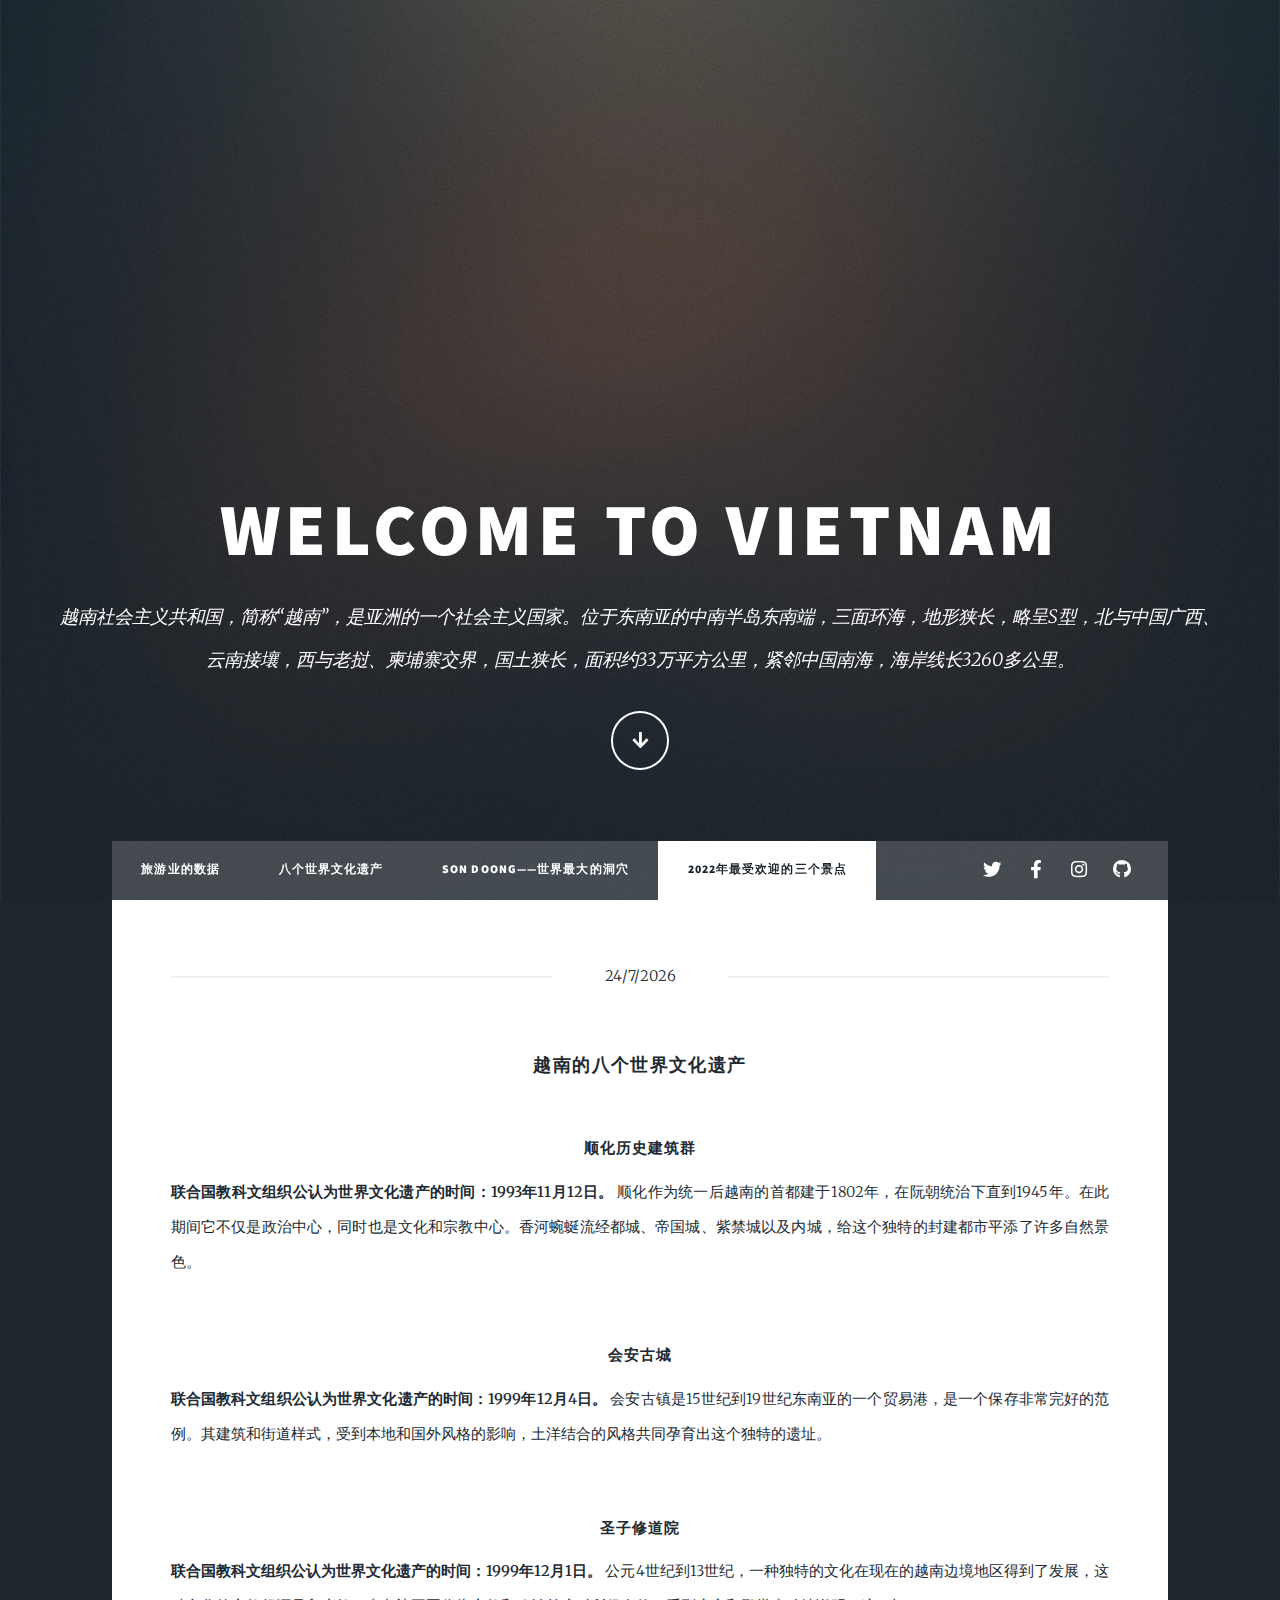
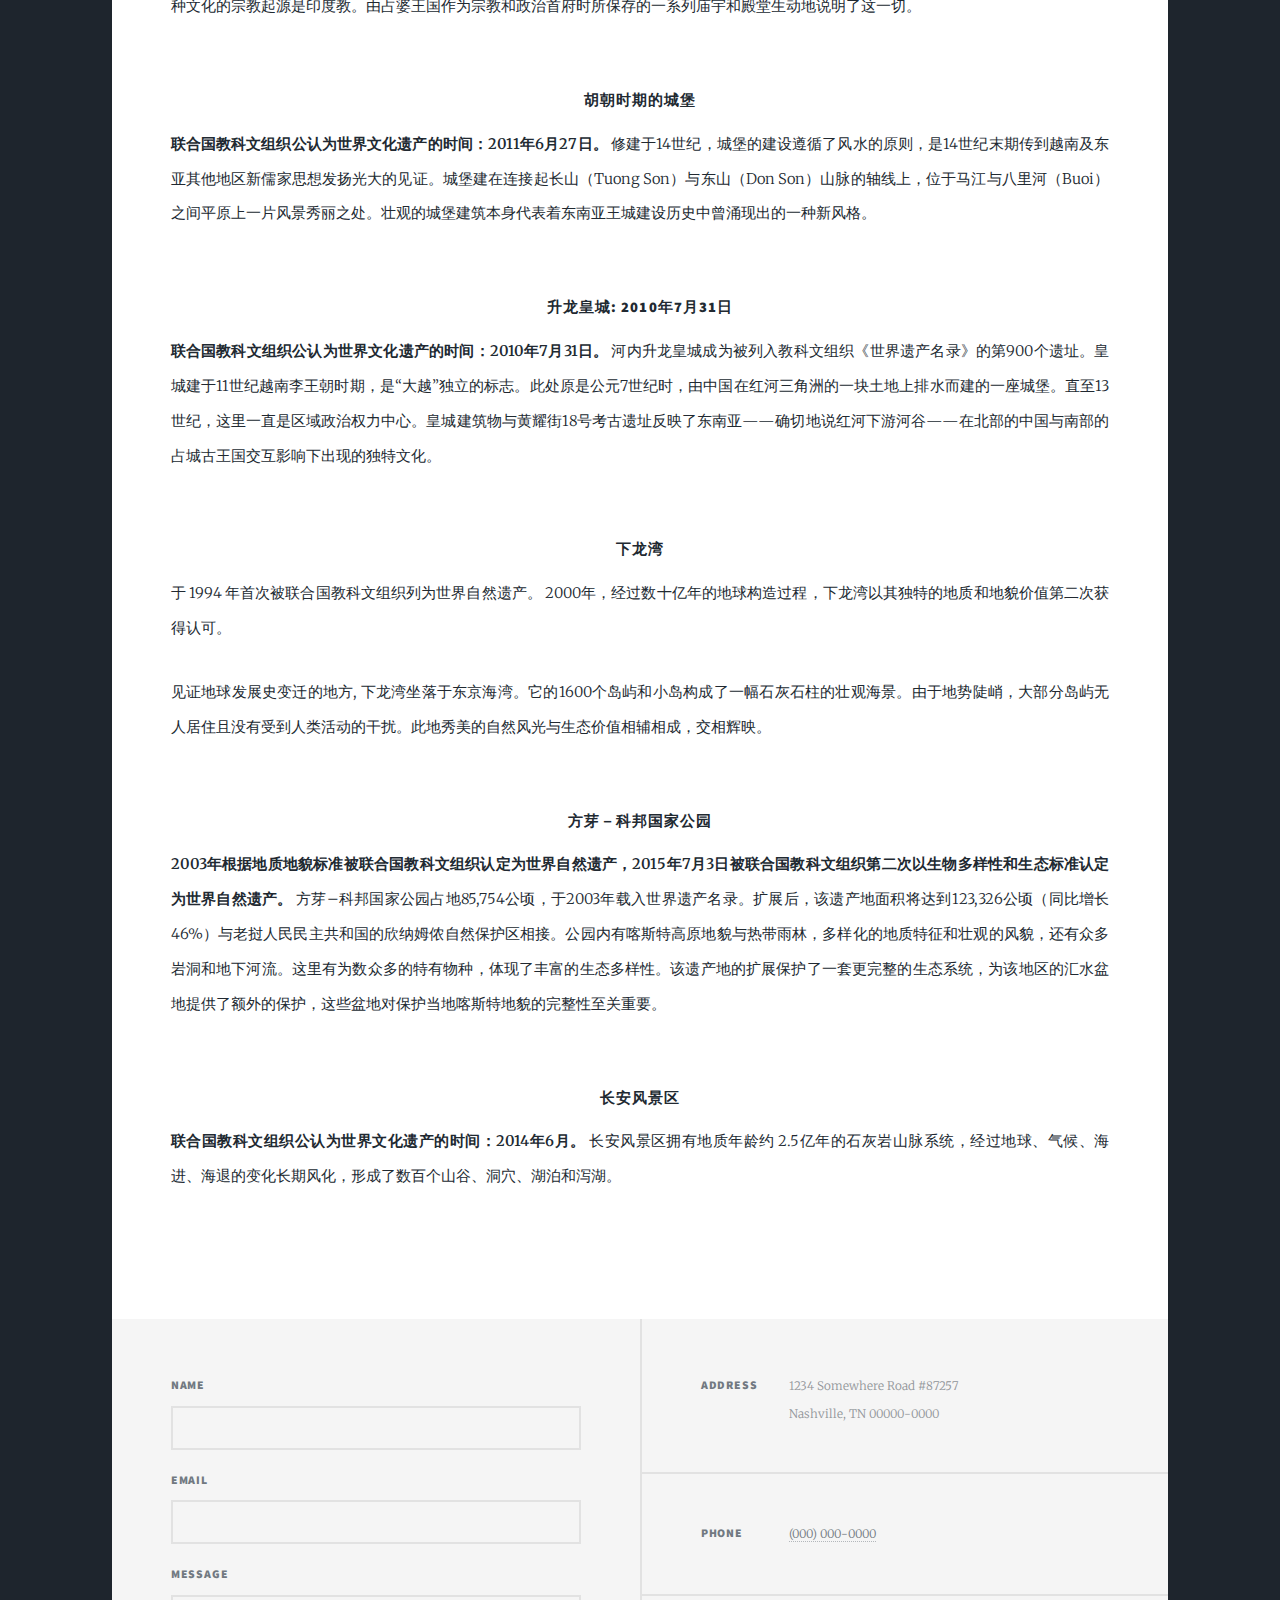
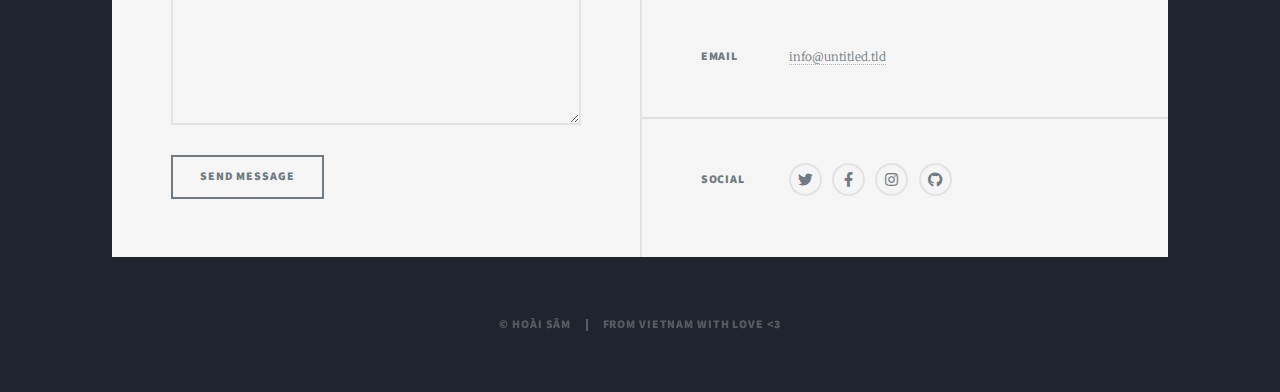
==== dulich.html @ 4c9f0729 "Add files via upload" ====
<!DOCTYPE HTML>
<!--	
-->
<html>
	<head>
		<title>VIETNAM TRAVEL</title>
		<meta charset="utf-8" />
		<meta name="viewport" content="width=device-width, initial-scale=1, user-scalable=no" />
		<link rel="stylesheet" href="assets/css/main.css" />
		<noscript><link rel="stylesheet" href="assets/css/noscript.css" /></noscript>
	</head>
	<body class="is-preload">

		<!-- Wrapper -->
			<div id="wrapper" class="fade-in">

				<!-- Intro -->
					<div id="intro">
						<h1>WELCOME TO VIETNAM</h1>
						<p>越南社会主义共和国，简称“越南”，是亚洲的一个社会主义国家。位于东南亚的中南半岛东南端，三面环海，地形狭长，略呈S型，北与中国广西、云南接壤，西与老挝、柬埔寨交界，国土狭长，面积约33万平方公里，紧邻中国南海，海岸线长3260多公里。</p>
						<ul class="actions">
							<li><a href="#header" class="button icon solid solo fa-arrow-down scrolly">Continue</a></li>
						</ul>
					</div>
					
				<!-- Header -->
					<header id="header">
						<a href="index.html" class="logo">VIETNAM TRAVEL</a>
					</header>

				<!-- Nav -->
					<nav id="nav">
						<ul class="links">
							<li ><a href="index.html">旅游业的数据</a></li>
							<li ><a href="unesco.html">八个世界文化遗产</a></li>
							<li ><a href="sondoong.html">Son Doong——世界最大的洞穴</a></li>
							<li class="active"><a href="dulich.html">2022年最受欢迎的三个景点</a></li>
						</ul>
						<ul class="icons">
							<li><a href="#" class="icon brands fa-twitter"><span class="label">Twitter</span></a></li>
							<li><a href="#" class="icon brands fa-facebook-f"><span class="label">Facebook</span></a></li>
							<li><a href="#" class="icon brands fa-instagram"><span class="label">Instagram</span></a></li>
							<li><a href="https://github.com/hoaisam97" class="icon brands fa-github"><span class="label">GitHub</span></a></li>
						</ul>
					</nav>

				<!-- Main -->
					<div id="main">

						<!-- Featured Post -->
							<article class="post featured">
								<header class="major">
									<span class="date"><div id="current-time"></div>
									<script>
									    var curDate = new Date();

									    // Ngày hiện tại
									    var curDay = curDate.getDate();

									    // Tháng hiện tại
									    var curMonth = curDate.getMonth() + 1;

									    // Năm hiện tại
									    var curYear = curDate.getFullYear();

									    // Gán vào thẻ HTML
									    document.getElementById('current-time').innerHTML = curDay + "/" + curMonth + "/" + curYear;
									</script></span>
									<h3><a>越南的八个世界文化遗产<br /></a></h3>
									
								</header>
								<h4>顺化历史建筑群</h4>
								<p><b>联合国教科文组织公认为世界文化遗产的时间：1993年11月12日。</b>
顺化作为统一后越南的首都建于1802年，在阮朝统治下直到1945年。在此期间它不仅是政治中心，同时也是文化和宗教中心。香河蜿蜒流经都城、帝国城、紫禁城以及内城，给这个独特的封建都市平添了许多自然景色。
</p>
								<div><a class="image fit"><img src="images/hue.jpg" alt="" /></a></div>
								<h4>会安古城</h4>
								<p><b>联合国教科文组织公认为世界文化遗产的时间：1999年12月4日。</b>
会安古镇是15世纪到19世纪东南亚的一个贸易港，是一个保存非常完好的范例。其建筑和街道样式，受到本地和国外风格的影响，土洋结合的风格共同孕育出这个独特的遗址。
</p>
								<div><a class="image fit"><img src="images/hoian1.jpg" alt="" /></a></div>
								<h4>圣子修道院</h4>
								<p><b>联合国教科文组织公认为世界文化遗产的时间：1999年12月1日。</b>
公元4世纪到13世纪，一种独特的文化在现在的越南边境地区得到了发展，这种文化的宗教起源是印度教。由占婆王国作为宗教和政治首府时所保存的一系列庙宇和殿堂生动地说明了这一切。
</p>
								<div><a class="image fit"><img src="images/myson.jpg" alt="" /></a></div>
									<h4>胡朝时期的城堡</h4>
								<p><b>联合国教科文组织公认为世界文化遗产的时间：2011年6月27日。</b>
修建于14世纪，城堡的建设遵循了风水的原则，是14世纪末期传到越南及东亚其他地区新儒家思想发扬光大的见证。城堡建在连接起长山（Tuong Son）与东山（Don Son）山脉的轴线上，位于马江与八里河（Buoi）之间平原上一片风景秀丽之处。壮观的城堡建筑本身代表着东南亚王城建设历史中曾涌现出的一种新风格。
</p>
								<div><a class="image fit"><img src="images/nhaho1.jpg" alt="" /></a></div>
								<h4>升龙皇城: 2010年7月31日</h4>
								<p><b>联合国教科文组织公认为世界文化遗产的时间：2010年7月31日。</b>
河内升龙皇城成为被列入教科文组织《世界遗产名录》的第900个遗址。皇城建于11世纪越南李王朝时期，是“大越”独立的标志。此处原是公元7世纪时，由中国在红河三角洲的一块土地上排水而建的一座城堡。直至13世纪，这里一直是区域政治权力中心。皇城建筑物与黄耀街18号考古遗址反映了东南亚——确切地说红河下游河谷——在北部的中国与南部的占城古王国交互影响下出现的独特文化。
</p>
								<div><a class="image fit"><img src="images/thanglong.jpg" alt="" /></a></div>
								<h4>下龙湾</h4>
								<p>于 1994 年首次被联合国教科文组织列为世界自然遗产。 2000年，经过数十亿年的地球构造过程，下龙湾以其独特的地质和地貌价值第二次获得认可。</p>
								<p>见证地球发展史变迁的地方, 下龙湾坐落于东京海湾。它的1600个岛屿和小岛构成了一幅石灰石柱的壮观海景。由于地势陡峭，大部分岛屿无人居住且没有受到人类活动的干扰。此地秀美的自然风光与生态价值相辅相成，交相辉映。</p>
								
								<div><a class="image fit"><img src="images/halong.jpg" alt="" /></a></div>
								<h4>方芽－科邦国家公园</h4>
								<p><b>2003年根据地质地貌标准被联合国教科文组织认定为世界自然遗产，2015年7月3日被联合国教科文组织第二次以生物多样性和生态标准认定为世界自然遗产。</b> 方芽–科邦国家公园占地85,754公顷，于2003年载入世界遗产名录。扩展后，该遗产地面积将达到123,326公顷（同比增长46%）与老挝人民民主共和国的欣纳姆侬自然保护区相接。公园内有喀斯特高原地貌与热带雨林，多样化的地质特征和壮观的风貌，还有众多岩洞和地下河流。这里有为数众多的特有物种，体现了丰富的生态多样性。该遗产地的扩展保护了一套更完整的生态系统，为该地区的汇水盆地提供了额外的保护，这些盆地对保护当地喀斯特地貌的完整性至关重要。</p>
								
								<div><a class="image fit"><img src="images/phongnha.jpg" alt="" /></a></div>
								<h4>长安风景区</h4>
								<p><b>联合国教科文组织公认为世界文化遗产的时间：2014年6月。</b> 长安风景区拥有地质年龄约 2.5亿年的石灰岩山脉系统，经过地球、气候、海进、海退的变化长期风化，形成了数百个山谷、洞穴、湖泊和泻湖。</p>
								
								<div><a class="image fit"><img src="images/ninhbinh.jpg" alt="" /></a></div>
								
							</article>
						
					</div>

				<!-- Footer -->
					<footer id="footer">
						<section>
							<form method="post" action="#">
								<div class="fields">
									<div class="field">
										<label for="name">Name</label>
										<input type="text" name="name" id="name" />
									</div>
									<div class="field">
										<label for="email">Email</label>
										<input type="text" name="email" id="email" />
									</div>
									<div class="field">
										<label for="message">Message</label>
										<textarea name="message" id="message" rows="3"></textarea>
									</div>
								</div>
								<ul class="actions">
									<li><input type="submit" value="Send Message" /></li>
								</ul>
							</form>
						</section>
						<section class="split contact">
							<section class="alt">
								<h3>Address</h3>
								<p>1234 Somewhere Road #87257<br />
								Nashville, TN 00000-0000</p>
							</section>
							<section>
								<h3>Phone</h3>
								<p><a href="#">(000) 000-0000</a></p>
							</section>
							<section>
								<h3>Email</h3>
								<p><a href="#">info@untitled.tld</a></p>
							</section>
							<section>
								<h3>Social</h3>
								<ul class="icons alt">
									<li><a href="#" class="icon brands alt fa-twitter"><span class="label">Twitter</span></a></li>
									<li><a href="#" class="icon brands alt fa-facebook-f"><span class="label">Facebook</span></a></li>
									<li><a href="#" class="icon brands alt fa-instagram"><span class="label">Instagram</span></a></li>
									<li><a href="#" class="icon brands alt fa-github"><span class="label">GitHub</span></a></li>
								</ul>
							</section>
						</section>
					</footer>

				<!-- Copyright -->
					<div id="copyright">
						<ul><li>&copy; Hoài Sâm</li><li>From VietNam With Love <3</li></ul>
					</div>

			</div>

		<!-- Scripts -->
			<script src="assets/js/jquery.min.js"></script>
			<script src="assets/js/jquery.scrollex.min.js"></script>
			<script src="assets/js/jquery.scrolly.min.js"></script>
			<script src="assets/js/browser.min.js"></script>
			<script src="assets/js/breakpoints.min.js"></script>
			<script src="assets/js/util.js"></script>
			<script src="assets/js/main.js"></script>

	</body>
</html>
---- assets/css/main.css ----
@import url(fontawesome-all.min.css);
@import url("https://fonts.googleapis.com/css?family=Merriweather:300,700,300italic,700italic|Source+Sans+Pro:900");

/*
	Massively by HTML5 UP
	html5up.net | @ajlkn
	Free for personal and commercial use under the CCA 3.0 license (html5up.net/license)
*/

html, body, div, span, applet, object,
iframe, h1, h2, h3, h4, h5, h6, p, blockquote,
pre, a, abbr, acronym, address, big, cite,
code, del, dfn, em, img, ins, kbd, q, s, samp,
small, strike, strong, sub, sup, tt, var, b,
u, i, center, dl, dt, dd, ol, ul, li, fieldset,
form, label, legend, table, caption, tbody,
tfoot, thead, tr, th, td, article, aside,
canvas, details, embed, figure, figcaption,
footer, header, hgroup, menu, nav, output, ruby,
section, summary, time, mark, audio, video {
	margin: 0;
	padding: 0;
	border: 0;
	font-size: 100%;
	font: inherit;
	vertical-align: baseline;}

article, aside, details, figcaption, figure,
footer, header, hgroup, menu, nav, section {
	display: block;}

body {
	line-height: 1;
}

ol, ul {
	list-style: none;
}

blockquote, q {
	quotes: none;
}

	blockquote:before, blockquote:after, q:before, q:after {
		content: '';
		content: none;
	}

table {
	border-collapse: collapse;
	border-spacing: 0;
}

body {
	-webkit-text-size-adjust: none;
}

mark {
	background-color: transparent;
	color: inherit;
}

input::-moz-focus-inner {
	border: 0;
	padding: 0;
}

input, select, textarea {
	-moz-appearance: none;
	-webkit-appearance: none;
	-ms-appearance: none;
	appearance: none;
}

/* Basic */

	@-ms-viewport {
		width: device-width;
	}

	body {
		-ms-overflow-style: scrollbar;
	}

	@media screen and (max-width: 480px) {

		html, body {
			min-width: 320px;
		}

	}

	html {
		box-sizing: border-box;
	}

	*, *:before, *:after {
		box-sizing: inherit;
	}

	body {
		background-color: #1e252d;
	}

		body.is-preload *, body.is-preload *:before, body.is-preload *:after {
			-moz-animation: none !important;
			-webkit-animation: none !important;
			-ms-animation: none !important;
			animation: none !important;
			-moz-transition: none !important;
			-webkit-transition: none !important;
			-ms-transition: none !important;
			transition: none !important;
		}

/* Type */

	html {
		font-size: 16pt;
	}

		@media screen and (max-width: 1680px) {

			html {
				font-size: 12pt;
			}

		}

		@media screen and (max-width: 1280px) {

			html {
				font-size: 11pt;
			}

		}

		@media screen and (max-width: 360px) {

			html {
				font-size: 10pt;
			}

		}

	body {
		color: #212931;
	}

	body, input, select, textarea {
		font-family: "Merriweather", Georgia, serif;
		font-weight: 300;
		font-size: 1rem;
		line-height: 2.375;
	}

	a {
		-moz-transition: color 0.2s ease-in-out, background-color 0.2s ease-in-out, border-color 0.2s ease-in-out, box-shadow 0.2s ease-in-out;
		-webkit-transition: color 0.2s ease-in-out, background-color 0.2s ease-in-out, border-color 0.2s ease-in-out, box-shadow 0.2s ease-in-out;
		-ms-transition: color 0.2s ease-in-out, background-color 0.2s ease-in-out, border-color 0.2s ease-in-out, box-shadow 0.2s ease-in-out;
		transition: color 0.2s ease-in-out, background-color 0.2s ease-in-out, border-color 0.2s ease-in-out, box-shadow 0.2s ease-in-out;
		border-bottom: dotted 1px;
		text-decoration: none;
	}

		a:hover {
			border-bottom-color: transparent;
		}

	strong, b {
		font-weight: 600;
	}

	em, i {
		font-style: italic;
	}

	p {
		text-align: justify;
		margin: 0 0 2rem 0;
	}

	h1, h2, h3, h4, h5, h6 {
		font-family: "Source Sans Pro", Helvetica, sans-serif;
		font-weight: 900;
		line-height: 1.5;
		letter-spacing: 0.075em;
		text-transform: uppercase;
		margin: 0 0 1rem 0;
	}

		h1 a, h2 a, h3 a, h4 a, h5 a, h6 a {
			border-bottom: 0;
			color: inherit;
			text-decoration: none;
		}

	h1 {
		font-size: 4rem;
		line-height: 1.1;
		margin: 0 0 2rem 0;
	}

	h2 {
		font-size: 1.75rem;
		line-height: 1.3;
		margin: 0 0 1.5rem 0;
	}

	h3 {
		font-size: 1.25rem;
		margin: 0 0 1.5rem 0;
	}

	h4 {
		font-size: 1rem;
	}

	h5 {
		font-size: 0.9rem;
	}

	h6 {
		font-size: 0.8rem;
	}

	sub {
		font-size: 0.8rem;
		position: relative;
		top: 0.5rem;
	}

	sup {
		font-size: 0.8rem;
		position: relative;
		top: -0.5rem;
	}

	blockquote {
		border-left: solid 4px;
		font-style: italic;
		margin: 0 0 2rem 0;
		padding: 0.5rem 0 0.5rem 2rem;
	}

	code {
		border: solid 2px;
		font-family: "Courier New", monospace;
		font-size: 0.9rem;
		margin: 0 0.25rem;
		padding: 0.25rem 0.65rem;
	}

	pre {
		-webkit-overflow-scrolling: touch;
		font-family: "Courier New", monospace;
		font-size: 0.9rem;
		margin: 0 0 2rem 0;
	}

		pre code {
			display: block;
			line-height: 1.75;
			padding: 1rem 1.5rem;
			overflow-x: auto;
		}

	hr {
		border: 0;
		border-bottom: solid 2px;
		margin: 3rem 0;
	}

		hr.major {
			margin: 5rem 0;
		}

	.align-left {
		text-align: left;
	}

	.align-center {
		text-align: center;
	}

	.align-right {
		text-align: right;
	}

	input, select, textarea {
		color: #212931;
	}

	a {
		color: #212931;
		border-bottom-color: rgba(33, 41, 49, 0.5);
	}

		a:hover {
			border-bottom-color: transparent;
			color: #18bfef !important;
		}

	strong, b {
		color: #212931;
	}

	h1, h2, h3, h4, h5, h6 {
		color: #212931;
	}

	blockquote {
		border-left-color: #eeeeee;
	}

	code {
		background: rgba(220, 220, 220, 0.25);
		border-color: #eeeeee;
	}

	hr {
		border-bottom-color: #eeeeee;
	}

/* Row */

	.row {
		display: flex;
		flex-wrap: wrap;
		box-sizing: border-box;
		align-items: stretch;
	}

		.row > * {
			box-sizing: border-box;
		}

		.row.gtr-uniform > * > :last-child {
			margin-bottom: 0;
		}

		.row.aln-left {
			justify-content: flex-start;
		}

		.row.aln-center {
			justify-content: center;
		}

		.row.aln-right {
			justify-content: flex-end;
		}

		.row.aln-top {
			align-items: flex-start;
		}

		.row.aln-middle {
			align-items: center;
		}

		.row.aln-bottom {
			align-items: flex-end;
		}

		.row > .imp {
			order: -1;
		}

		.row > .col-1 {
			width: 8.33333%;
		}

		.row > .off-1 {
			margin-left: 8.33333%;
		}

		.row > .col-2 {
			width: 16.66667%;
		}

		.row > .off-2 {
			margin-left: 16.66667%;
		}

		.row > .col-3 {
			width: 25%;
		}

		.row > .off-3 {
			margin-left: 25%;
		}

		.row > .col-4 {
			width: 33.33333%;
		}

		.row > .off-4 {
			margin-left: 33.33333%;
		}

		.row > .col-5 {
			width: 41.66667%;
		}

		.row > .off-5 {
			margin-left: 41.66667%;
		}

		.row > .col-6 {
			width: 50%;
		}

		.row > .off-6 {
			margin-left: 50%;
		}

		.row > .col-7 {
			width: 58.33333%;
		}

		.row > .off-7 {
			margin-left: 58.33333%;
		}

		.row > .col-8 {
			width: 66.66667%;
		}

		.row > .off-8 {
			margin-left: 66.66667%;
		}

		.row > .col-9 {
			width: 75%;
		}

		.row > .off-9 {
			margin-left: 75%;
		}

		.row > .col-10 {
			width: 83.33333%;
		}

		.row > .off-10 {
			margin-left: 83.33333%;
		}

		.row > .col-11 {
			width: 91.66667%;
		}

		.row > .off-11 {
			margin-left: 91.66667%;
		}

		.row > .col-12 {
			width: 100%;
		}

		.row > .off-12 {
			margin-left: 100%;
		}

		.row.gtr-0 {
			margin-top: 0;
			margin-left: 0rem;
		}

			.row.gtr-0 > * {
				padding: 0 0 0 0rem;
			}

			.row.gtr-0.gtr-uniform {
				margin-top: 0rem;
			}

				.row.gtr-0.gtr-uniform > * {
					padding-top: 0rem;
				}

		.row.gtr-25 {
			margin-top: 0;
			margin-left: -0.375rem;
		}

			.row.gtr-25 > * {
				padding: 0 0 0 0.375rem;
			}

			.row.gtr-25.gtr-uniform {
				margin-top: -0.375rem;
			}

				.row.gtr-25.gtr-uniform > * {
					padding-top: 0.375rem;
				}

		.row.gtr-50 {
			margin-top: 0;
			margin-left: -0.75rem;
		}

			.row.gtr-50 > * {
				padding: 0 0 0 0.75rem;
			}

			.row.gtr-50.gtr-uniform {
				margin-top: -0.75rem;
			}

				.row.gtr-50.gtr-uniform > * {
					padding-top: 0.75rem;
				}

		.row {
			margin-top: 0;
			margin-left: -1.5rem;
		}

			.row > * {
				padding: 0 0 0 1.5rem;
			}

			.row.gtr-uniform {
				margin-top: -1.5rem;
			}

				.row.gtr-uniform > * {
					padding-top: 1.5rem;
				}

		.row.gtr-150 {
			margin-top: 0;
			margin-left: -2.25rem;
		}

			.row.gtr-150 > * {
				padding: 0 0 0 2.25rem;
			}

			.row.gtr-150.gtr-uniform {
				margin-top: -2.25rem;
			}

				.row.gtr-150.gtr-uniform > * {
					padding-top: 2.25rem;
				}

		.row.gtr-200 {
			margin-top: 0;
			margin-left: -3rem;
		}

			.row.gtr-200 > * {
				padding: 0 0 0 3rem;
			}

			.row.gtr-200.gtr-uniform {
				margin-top: -3rem;
			}

				.row.gtr-200.gtr-uniform > * {
					padding-top: 3rem;
				}

		@media screen and (max-width: 1680px) {

			.row {
				display: flex;
				flex-wrap: wrap;
				box-sizing: border-box;
				align-items: stretch;
			}

				.row > * {
					box-sizing: border-box;
				}

				.row.gtr-uniform > * > :last-child {
					margin-bottom: 0;
				}

				.row.aln-left {
					justify-content: flex-start;
				}

				.row.aln-center {
					justify-content: center;
				}

				.row.aln-right {
					justify-content: flex-end;
				}

				.row.aln-top {
					align-items: flex-start;
				}

				.row.aln-middle {
					align-items: center;
				}

				.row.aln-bottom {
					align-items: flex-end;
				}

				.row > .imp-xlarge {
					order: -1;
				}

				.row > .col-1-xlarge {
					width: 8.33333%;
				}

				.row > .off-1-xlarge {
					margin-left: 8.33333%;
				}

				.row > .col-2-xlarge {
					width: 16.66667%;
				}

				.row > .off-2-xlarge {
					margin-left: 16.66667%;
				}

				.row > .col-3-xlarge {
					width: 25%;
				}

				.row > .off-3-xlarge {
					margin-left: 25%;
				}

				.row > .col-4-xlarge {
					width: 33.33333%;
				}

				.row > .off-4-xlarge {
					margin-left: 33.33333%;
				}

				.row > .col-5-xlarge {
					width: 41.66667%;
				}

				.row > .off-5-xlarge {
					margin-left: 41.66667%;
				}

				.row > .col-6-xlarge {
					width: 50%;
				}

				.row > .off-6-xlarge {
					margin-left: 50%;
				}

				.row > .col-7-xlarge {
					width: 58.33333%;
				}

				.row > .off-7-xlarge {
					margin-left: 58.33333%;
				}

				.row > .col-8-xlarge {
					width: 66.66667%;
				}

				.row > .off-8-xlarge {
					margin-left: 66.66667%;
				}

				.row > .col-9-xlarge {
					width: 75%;
				}

				.row > .off-9-xlarge {
					margin-left: 75%;
				}

				.row > .col-10-xlarge {
					width: 83.33333%;
				}

				.row > .off-10-xlarge {
					margin-left: 83.33333%;
				}

				.row > .col-11-xlarge {
					width: 91.66667%;
				}

				.row > .off-11-xlarge {
					margin-left: 91.66667%;
				}

				.row > .col-12-xlarge {
					width: 100%;
				}

				.row > .off-12-xlarge {
					margin-left: 100%;
				}

				.row.gtr-0 {
					margin-top: 0;
					margin-left: 0rem;
				}

					.row.gtr-0 > * {
						padding: 0 0 0 0rem;
					}

					.row.gtr-0.gtr-uniform {
						margin-top: 0rem;
					}

						.row.gtr-0.gtr-uniform > * {
							padding-top: 0rem;
						}

				.row.gtr-25 {
					margin-top: 0;
					margin-left: -0.375rem;
				}

					.row.gtr-25 > * {
						padding: 0 0 0 0.375rem;
					}

					.row.gtr-25.gtr-uniform {
						margin-top: -0.375rem;
					}

						.row.gtr-25.gtr-uniform > * {
							padding-top: 0.375rem;
						}

				.row.gtr-50 {
					margin-top: 0;
					margin-left: -0.75rem;
				}

					.row.gtr-50 > * {
						padding: 0 0 0 0.75rem;
					}

					.row.gtr-50.gtr-uniform {
						margin-top: -0.75rem;
					}

						.row.gtr-50.gtr-uniform > * {
							padding-top: 0.75rem;
						}

				.row {
					margin-top: 0;
					margin-left: -1.5rem;
				}

					.row > * {
						padding: 0 0 0 1.5rem;
					}

					.row.gtr-uniform {
						margin-top: -1.5rem;
					}

						.row.gtr-uniform > * {
							padding-top: 1.5rem;
						}

				.row.gtr-150 {
					margin-top: 0;
					margin-left: -2.25rem;
				}

					.row.gtr-150 > * {
						padding: 0 0 0 2.25rem;
					}

					.row.gtr-150.gtr-uniform {
						margin-top: -2.25rem;
					}

						.row.gtr-150.gtr-uniform > * {
							padding-top: 2.25rem;
						}

				.row.gtr-200 {
					margin-top: 0;
					margin-left: -3rem;
				}

					.row.gtr-200 > * {
						padding: 0 0 0 3rem;
					}

					.row.gtr-200.gtr-uniform {
						margin-top: -3rem;
					}

						.row.gtr-200.gtr-uniform > * {
							padding-top: 3rem;
						}

		}

		@media screen and (max-width: 1280px) {

			.row {
				display: flex;
				flex-wrap: wrap;
				box-sizing: border-box;
				align-items: stretch;
			}

				.row > * {
					box-sizing: border-box;
				}

				.row.gtr-uniform > * > :last-child {
					margin-bottom: 0;
				}

				.row.aln-left {
					justify-content: flex-start;
				}

				.row.aln-center {
					justify-content: center;
				}

				.row.aln-right {
					justify-content: flex-end;
				}

				.row.aln-top {
					align-items: flex-start;
				}

				.row.aln-middle {
					align-items: center;
				}

				.row.aln-bottom {
					align-items: flex-end;
				}

				.row > .imp-large {
					order: -1;
				}

				.row > .col-1-large {
					width: 8.33333%;
				}

				.row > .off-1-large {
					margin-left: 8.33333%;
				}

				.row > .col-2-large {
					width: 16.66667%;
				}

				.row > .off-2-large {
					margin-left: 16.66667%;
				}

				.row > .col-3-large {
					width: 25%;
				}

				.row > .off-3-large {
					margin-left: 25%;
				}

				.row > .col-4-large {
					width: 33.33333%;
				}

				.row > .off-4-large {
					margin-left: 33.33333%;
				}

				.row > .col-5-large {
					width: 41.66667%;
				}

				.row > .off-5-large {
					margin-left: 41.66667%;
				}

				.row > .col-6-large {
					width: 50%;
				}

				.row > .off-6-large {
					margin-left: 50%;
				}

				.row > .col-7-large {
					width: 58.33333%;
				}

				.row > .off-7-large {
					margin-left: 58.33333%;
				}

				.row > .col-8-large {
					width: 66.66667%;
				}

				.row > .off-8-large {
					margin-left: 66.66667%;
				}

				.row > .col-9-large {
					width: 75%;
				}

				.row > .off-9-large {
					margin-left: 75%;
				}

				.row > .col-10-large {
					width: 83.33333%;
				}

				.row > .off-10-large {
					margin-left: 83.33333%;
				}

				.row > .col-11-large {
					width: 91.66667%;
				}

				.row > .off-11-large {
					margin-left: 91.66667%;
				}

				.row > .col-12-large {
					width: 100%;
				}

				.row > .off-12-large {
					margin-left: 100%;
				}

				.row.gtr-0 {
					margin-top: 0;
					margin-left: 0rem;
				}

					.row.gtr-0 > * {
						padding: 0 0 0 0rem;
					}

					.row.gtr-0.gtr-uniform {
						margin-top: 0rem;
					}

						.row.gtr-0.gtr-uniform > * {
							padding-top: 0rem;
						}

				.row.gtr-25 {
					margin-top: 0;
					margin-left: -0.375rem;
				}

					.row.gtr-25 > * {
						padding: 0 0 0 0.375rem;
					}

					.row.gtr-25.gtr-uniform {
						margin-top: -0.375rem;
					}

						.row.gtr-25.gtr-uniform > * {
							padding-top: 0.375rem;
						}

				.row.gtr-50 {
					margin-top: 0;
					margin-left: -0.75rem;
				}

					.row.gtr-50 > * {
						padding: 0 0 0 0.75rem;
					}

					.row.gtr-50.gtr-uniform {
						margin-top: -0.75rem;
					}

						.row.gtr-50.gtr-uniform > * {
							padding-top: 0.75rem;
						}

				.row {
					margin-top: 0;
					margin-left: -1.5rem;
				}

					.row > * {
						padding: 0 0 0 1.5rem;
					}

					.row.gtr-uniform {
						margin-top: -1.5rem;
					}

						.row.gtr-uniform > * {
							padding-top: 1.5rem;
						}

				.row.gtr-150 {
					margin-top: 0;
					margin-left: -2.25rem;
				}

					.row.gtr-150 > * {
						padding: 0 0 0 2.25rem;
					}

					.row.gtr-150.gtr-uniform {
						margin-top: -2.25rem;
					}

						.row.gtr-150.gtr-uniform > * {
							padding-top: 2.25rem;
						}

				.row.gtr-200 {
					margin-top: 0;
					margin-left: -3rem;
				}

					.row.gtr-200 > * {
						padding: 0 0 0 3rem;
					}

					.row.gtr-200.gtr-uniform {
						margin-top: -3rem;
					}

						.row.gtr-200.gtr-uniform > * {
							padding-top: 3rem;
						}

		}

		@media screen and (max-width: 980px) {

			.row {
				display: flex;
				flex-wrap: wrap;
				box-sizing: border-box;
				align-items: stretch;
			}

				.row > * {
					box-sizing: border-box;
				}

				.row.gtr-uniform > * > :last-child {
					margin-bottom: 0;
				}

				.row.aln-left {
					justify-content: flex-start;
				}

				.row.aln-center {
					justify-content: center;
				}

				.row.aln-right {
					justify-content: flex-end;
				}

				.row.aln-top {
					align-items: flex-start;
				}

				.row.aln-middle {
					align-items: center;
				}

				.row.aln-bottom {
					align-items: flex-end;
				}

				.row > .imp-medium {
					order: -1;
				}

				.row > .col-1-medium {
					width: 8.33333%;
				}

				.row > .off-1-medium {
					margin-left: 8.33333%;
				}

				.row > .col-2-medium {
					width: 16.66667%;
				}

				.row > .off-2-medium {
					margin-left: 16.66667%;
				}

				.row > .col-3-medium {
					width: 25%;
				}

				.row > .off-3-medium {
					margin-left: 25%;
				}

				.row > .col-4-medium {
					width: 33.33333%;
				}

				.row > .off-4-medium {
					margin-left: 33.33333%;
				}

				.row > .col-5-medium {
					width: 41.66667%;
				}

				.row > .off-5-medium {
					margin-left: 41.66667%;
				}

				.row > .col-6-medium {
					width: 50%;
				}

				.row > .off-6-medium {
					margin-left: 50%;
				}

				.row > .col-7-medium {
					width: 58.33333%;
				}

				.row > .off-7-medium {
					margin-left: 58.33333%;
				}

				.row > .col-8-medium {
					width: 66.66667%;
				}

				.row > .off-8-medium {
					margin-left: 66.66667%;
				}

				.row > .col-9-medium {
					width: 75%;
				}

				.row > .off-9-medium {
					margin-left: 75%;
				}

				.row > .col-10-medium {
					width: 83.33333%;
				}

				.row > .off-10-medium {
					margin-left: 83.33333%;
				}

				.row > .col-11-medium {
					width: 91.66667%;
				}

				.row > .off-11-medium {
					margin-left: 91.66667%;
				}

				.row > .col-12-medium {
					width: 100%;
				}

				.row > .off-12-medium {
					margin-left: 100%;
				}

				.row.gtr-0 {
					margin-top: 0;
					margin-left: 0rem;
				}

					.row.gtr-0 > * {
						padding: 0 0 0 0rem;
					}

					.row.gtr-0.gtr-uniform {
						margin-top: 0rem;
					}

						.row.gtr-0.gtr-uniform > * {
							padding-top: 0rem;
						}

				.row.gtr-25 {
					margin-top: 0;
					margin-left: -0.375rem;
				}

					.row.gtr-25 > * {
						padding: 0 0 0 0.375rem;
					}

					.row.gtr-25.gtr-uniform {
						margin-top: -0.375rem;
					}

						.row.gtr-25.gtr-uniform > * {
							padding-top: 0.375rem;
						}

				.row.gtr-50 {
					margin-top: 0;
					margin-left: -0.75rem;
				}

					.row.gtr-50 > * {
						padding: 0 0 0 0.75rem;
					}

					.row.gtr-50.gtr-uniform {
						margin-top: -0.75rem;
					}

						.row.gtr-50.gtr-uniform > * {
							padding-top: 0.75rem;
						}

				.row {
					margin-top: 0;
					margin-left: -1.5rem;
				}

					.row > * {
						padding: 0 0 0 1.5rem;
					}

					.row.gtr-uniform {
						margin-top: -1.5rem;
					}

						.row.gtr-uniform > * {
							padding-top: 1.5rem;
						}

				.row.gtr-150 {
					margin-top: 0;
					margin-left: -2.25rem;
				}

					.row.gtr-150 > * {
						padding: 0 0 0 2.25rem;
					}

					.row.gtr-150.gtr-uniform {
						margin-top: -2.25rem;
					}

						.row.gtr-150.gtr-uniform > * {
							padding-top: 2.25rem;
						}

				.row.gtr-200 {
					margin-top: 0;
					margin-left: -3rem;
				}

					.row.gtr-200 > * {
						padding: 0 0 0 3rem;
					}

					.row.gtr-200.gtr-uniform {
						margin-top: -3rem;
					}

						.row.gtr-200.gtr-uniform > * {
							padding-top: 3rem;
						}

		}

		@media screen and (max-width: 736px) {

			.row {
				display: flex;
				flex-wrap: wrap;
				box-sizing: border-box;
				align-items: stretch;
			}

				.row > * {
					box-sizing: border-box;
				}

				.row.gtr-uniform > * > :last-child {
					margin-bottom: 0;
				}

				.row.aln-left {
					justify-content: flex-start;
				}

				.row.aln-center {
					justify-content: center;
				}

				.row.aln-right {
					justify-content: flex-end;
				}

				.row.aln-top {
					align-items: flex-start;
				}

				.row.aln-middle {
					align-items: center;
				}

				.row.aln-bottom {
					align-items: flex-end;
				}

				.row > .imp-small {
					order: -1;
				}

				.row > .col-1-small {
					width: 8.33333%;
				}

				.row > .off-1-small {
					margin-left: 8.33333%;
				}

				.row > .col-2-small {
					width: 16.66667%;
				}

				.row > .off-2-small {
					margin-left: 16.66667%;
				}

				.row > .col-3-small {
					width: 25%;
				}

				.row > .off-3-small {
					margin-left: 25%;
				}

				.row > .col-4-small {
					width: 33.33333%;
				}

				.row > .off-4-small {
					margin-left: 33.33333%;
				}

				.row > .col-5-small {
					width: 41.66667%;
				}

				.row > .off-5-small {
					margin-left: 41.66667%;
				}

				.row > .col-6-small {
					width: 50%;
				}

				.row > .off-6-small {
					margin-left: 50%;
				}

				.row > .col-7-small {
					width: 58.33333%;
				}

				.row > .off-7-small {
					margin-left: 58.33333%;
				}

				.row > .col-8-small {
					width: 66.66667%;
				}

				.row > .off-8-small {
					margin-left: 66.66667%;
				}

				.row > .col-9-small {
					width: 75%;
				}

				.row > .off-9-small {
					margin-left: 75%;
				}

				.row > .col-10-small {
					width: 83.33333%;
				}

				.row > .off-10-small {
					margin-left: 83.33333%;
				}

				.row > .col-11-small {
					width: 91.66667%;
				}

				.row > .off-11-small {
					margin-left: 91.66667%;
				}

				.row > .col-12-small {
					width: 100%;
				}

				.row > .off-12-small {
					margin-left: 100%;
				}

				.row.gtr-0 {
					margin-top: 0;
					margin-left: 0rem;
				}

					.row.gtr-0 > * {
						padding: 0 0 0 0rem;
					}

					.row.gtr-0.gtr-uniform {
						margin-top: 0rem;
					}

						.row.gtr-0.gtr-uniform > * {
							padding-top: 0rem;
						}

				.row.gtr-25 {
					margin-top: 0;
					margin-left: -0.375rem;
				}

					.row.gtr-25 > * {
						padding: 0 0 0 0.375rem;
					}

					.row.gtr-25.gtr-uniform {
						margin-top: -0.375rem;
					}

						.row.gtr-25.gtr-uniform > * {
							padding-top: 0.375rem;
						}

				.row.gtr-50 {
					margin-top: 0;
					margin-left: -0.75rem;
				}

					.row.gtr-50 > * {
						padding: 0 0 0 0.75rem;
					}

					.row.gtr-50.gtr-uniform {
						margin-top: -0.75rem;
					}

						.row.gtr-50.gtr-uniform > * {
							padding-top: 0.75rem;
						}

				.row {
					margin-top: 0;
					margin-left: -1.5rem;
				}

					.row > * {
						padding: 0 0 0 1.5rem;
					}

					.row.gtr-uniform {
						margin-top: -1.5rem;
					}

						.row.gtr-uniform > * {
							padding-top: 1.5rem;
						}

				.row.gtr-150 {
					margin-top: 0;
					margin-left: -2.25rem;
				}

					.row.gtr-150 > * {
						padding: 0 0 0 2.25rem;
					}

					.row.gtr-150.gtr-uniform {
						margin-top: -2.25rem;
					}

						.row.gtr-150.gtr-uniform > * {
							padding-top: 2.25rem;
						}

				.row.gtr-200 {
					margin-top: 0;
					margin-left: -3rem;
				}

					.row.gtr-200 > * {
						padding: 0 0 0 3rem;
					}

					.row.gtr-200.gtr-uniform {
						margin-top: -3rem;
					}

						.row.gtr-200.gtr-uniform > * {
							padding-top: 3rem;
						}

		}

		@media screen and (max-width: 480px) {

			.row {
				display: flex;
				flex-wrap: wrap;
				box-sizing: border-box;
				align-items: stretch;
			}

				.row > * {
					box-sizing: border-box;
				}

				.row.gtr-uniform > * > :last-child {
					margin-bottom: 0;
				}

				.row.aln-left {
					justify-content: flex-start;
				}

				.row.aln-center {
					justify-content: center;
				}

				.row.aln-right {
					justify-content: flex-end;
				}

				.row.aln-top {
					align-items: flex-start;
				}

				.row.aln-middle {
					align-items: center;
				}

				.row.aln-bottom {
					align-items: flex-end;
				}

				.row > .imp-xsmall {
					order: -1;
				}

				.row > .col-1-xsmall {
					width: 8.33333%;
				}

				.row > .off-1-xsmall {
					margin-left: 8.33333%;
				}

				.row > .col-2-xsmall {
					width: 16.66667%;
				}

				.row > .off-2-xsmall {
					margin-left: 16.66667%;
				}

				.row > .col-3-xsmall {
					width: 25%;
				}

				.row > .off-3-xsmall {
					margin-left: 25%;
				}

				.row > .col-4-xsmall {
					width: 33.33333%;
				}

				.row > .off-4-xsmall {
					margin-left: 33.33333%;
				}

				.row > .col-5-xsmall {
					width: 41.66667%;
				}

				.row > .off-5-xsmall {
					margin-left: 41.66667%;
				}

				.row > .col-6-xsmall {
					width: 50%;
				}

				.row > .off-6-xsmall {
					margin-left: 50%;
				}

				.row > .col-7-xsmall {
					width: 58.33333%;
				}

				.row > .off-7-xsmall {
					margin-left: 58.33333%;
				}

				.row > .col-8-xsmall {
					width: 66.66667%;
				}

				.row > .off-8-xsmall {
					margin-left: 66.66667%;
				}

				.row > .col-9-xsmall {
					width: 75%;
				}

				.row > .off-9-xsmall {
					margin-left: 75%;
				}

				.row > .col-10-xsmall {
					width: 83.33333%;
				}

				.row > .off-10-xsmall {
					margin-left: 83.33333%;
				}

				.row > .col-11-xsmall {
					width: 91.66667%;
				}

				.row > .off-11-xsmall {
					margin-left: 91.66667%;
				}

				.row > .col-12-xsmall {
					width: 100%;
				}

				.row > .off-12-xsmall {
					margin-left: 100%;
				}

				.row.gtr-0 {
					margin-top: 0;
					margin-left: 0rem;
				}

					.row.gtr-0 > * {
						padding: 0 0 0 0rem;
					}

					.row.gtr-0.gtr-uniform {
						margin-top: 0rem;
					}

						.row.gtr-0.gtr-uniform > * {
							padding-top: 0rem;
						}

				.row.gtr-25 {
					margin-top: 0;
					margin-left: -0.375rem;
				}

					.row.gtr-25 > * {
						padding: 0 0 0 0.375rem;
					}

					.row.gtr-25.gtr-uniform {
						margin-top: -0.375rem;
					}

						.row.gtr-25.gtr-uniform > * {
							padding-top: 0.375rem;
						}

				.row.gtr-50 {
					margin-top: 0;
					margin-left: -0.75rem;
				}

					.row.gtr-50 > * {
						padding: 0 0 0 0.75rem;
					}

					.row.gtr-50.gtr-uniform {
						margin-top: -0.75rem;
					}

						.row.gtr-50.gtr-uniform > * {
							padding-top: 0.75rem;
						}

				.row {
					margin-top: 0;
					margin-left: -1.5rem;
				}

					.row > * {
						padding: 0 0 0 1.5rem;
					}

					.row.gtr-uniform {
						margin-top: -1.5rem;
					}

						.row.gtr-uniform > * {
							padding-top: 1.5rem;
						}

				.row.gtr-150 {
					margin-top: 0;
					margin-left: -2.25rem;
				}

					.row.gtr-150 > * {
						padding: 0 0 0 2.25rem;
					}

					.row.gtr-150.gtr-uniform {
						margin-top: -2.25rem;
					}

						.row.gtr-150.gtr-uniform > * {
							padding-top: 2.25rem;
						}

				.row.gtr-200 {
					margin-top: 0;
					margin-left: -3rem;
				}

					.row.gtr-200 > * {
						padding: 0 0 0 3rem;
					}

					.row.gtr-200.gtr-uniform {
						margin-top: -3rem;
					}

						.row.gtr-200.gtr-uniform > * {
							padding-top: 3rem;
						}

		}

		@media screen and (max-width: 360px) {

			.row {
				display: flex;
				flex-wrap: wrap;
				box-sizing: border-box;
				align-items: stretch;
			}

				.row > * {
					box-sizing: border-box;
				}

				.row.gtr-uniform > * > :last-child {
					margin-bottom: 0;
				}

				.row.aln-left {
					justify-content: flex-start;
				}

				.row.aln-center {
					justify-content: center;
				}

				.row.aln-right {
					justify-content: flex-end;
				}

				.row.aln-top {
					align-items: flex-start;
				}

				.row.aln-middle {
					align-items: center;
				}

				.row.aln-bottom {
					align-items: flex-end;
				}

				.row > .imp-xxsmall {
					order: -1;
				}

				.row > .col-1-xxsmall {
					width: 8.33333%;
				}

				.row > .off-1-xxsmall {
					margin-left: 8.33333%;
				}

				.row > .col-2-xxsmall {
					width: 16.66667%;
				}

				.row > .off-2-xxsmall {
					margin-left: 16.66667%;
				}

				.row > .col-3-xxsmall {
					width: 25%;
				}

				.row > .off-3-xxsmall {
					margin-left: 25%;
				}

				.row > .col-4-xxsmall {
					width: 33.33333%;
				}

				.row > .off-4-xxsmall {
					margin-left: 33.33333%;
				}

				.row > .col-5-xxsmall {
					width: 41.66667%;
				}

				.row > .off-5-xxsmall {
					margin-left: 41.66667%;
				}

				.row > .col-6-xxsmall {
					width: 50%;
				}

				.row > .off-6-xxsmall {
					margin-left: 50%;
				}

				.row > .col-7-xxsmall {
					width: 58.33333%;
				}

				.row > .off-7-xxsmall {
					margin-left: 58.33333%;
				}

				.row > .col-8-xxsmall {
					width: 66.66667%;
				}

				.row > .off-8-xxsmall {
					margin-left: 66.66667%;
				}

				.row > .col-9-xxsmall {
					width: 75%;
				}

				.row > .off-9-xxsmall {
					margin-left: 75%;
				}

				.row > .col-10-xxsmall {
					width: 83.33333%;
				}

				.row > .off-10-xxsmall {
					margin-left: 83.33333%;
				}

				.row > .col-11-xxsmall {
					width: 91.66667%;
				}

				.row > .off-11-xxsmall {
					margin-left: 91.66667%;
				}

				.row > .col-12-xxsmall {
					width: 100%;
				}

				.row > .off-12-xxsmall {
					margin-left: 100%;
				}

				.row.gtr-0 {
					margin-top: 0;
					margin-left: 0rem;
				}

					.row.gtr-0 > * {
						padding: 0 0 0 0rem;
					}

					.row.gtr-0.gtr-uniform {
						margin-top: 0rem;
					}

						.row.gtr-0.gtr-uniform > * {
							padding-top: 0rem;
						}

				.row.gtr-25 {
					margin-top: 0;
					margin-left: -0.375rem;
				}

					.row.gtr-25 > * {
						padding: 0 0 0 0.375rem;
					}

					.row.gtr-25.gtr-uniform {
						margin-top: -0.375rem;
					}

						.row.gtr-25.gtr-uniform > * {
							padding-top: 0.375rem;
						}

				.row.gtr-50 {
					margin-top: 0;
					margin-left: -0.75rem;
				}

					.row.gtr-50 > * {
						padding: 0 0 0 0.75rem;
					}

					.row.gtr-50.gtr-uniform {
						margin-top: -0.75rem;
					}

						.row.gtr-50.gtr-uniform > * {
							padding-top: 0.75rem;
						}

				.row {
					margin-top: 0;
					margin-left: -1.5rem;
				}

					.row > * {
						padding: 0 0 0 1.5rem;
					}

					.row.gtr-uniform {
						margin-top: -1.5rem;
					}

						.row.gtr-uniform > * {
							padding-top: 1.5rem;
						}

				.row.gtr-150 {
					margin-top: 0;
					margin-left: -2.25rem;
				}

					.row.gtr-150 > * {
						padding: 0 0 0 2.25rem;
					}

					.row.gtr-150.gtr-uniform {
						margin-top: -2.25rem;
					}

						.row.gtr-150.gtr-uniform > * {
							padding-top: 2.25rem;
						}

				.row.gtr-200 {
					margin-top: 0;
					margin-left: -3rem;
				}

					.row.gtr-200 > * {
						padding: 0 0 0 3rem;
					}

					.row.gtr-200.gtr-uniform {
						margin-top: -3rem;
					}

						.row.gtr-200.gtr-uniform > * {
							padding-top: 3rem;
						}

		}

/* Box */

	.box {
		border: solid 2px;
		margin-bottom: 2rem;
		padding: 1.5rem;
	}

		.box > :last-child,
		.box > :last-child > :last-child,
		.box > :last-child > :last-child > :last-child {
			margin-bottom: 0;
		}

		.box.alt {
			border: 0;
			border-radius: 0;
			padding: 0;
		}

	.box {
		border-color: #eeeeee;
	}

/* Button */

	input[type="submit"],
	input[type="reset"],
	input[type="button"],
	button,
	.button {
		-moz-appearance: none;
		-webkit-appearance: none;
		-ms-appearance: none;
		appearance: none;
		-moz-transition: background-color 0.2s ease-in-out, box-shadow 0.2s ease-in-out, color 0.2s ease-in-out;
		-webkit-transition: background-color 0.2s ease-in-out, box-shadow 0.2s ease-in-out, color 0.2s ease-in-out;
		-ms-transition: background-color 0.2s ease-in-out, box-shadow 0.2s ease-in-out, color 0.2s ease-in-out;
		transition: background-color 0.2s ease-in-out, box-shadow 0.2s ease-in-out, color 0.2s ease-in-out;
		border: 0;
		border-radius: 0;
		cursor: pointer;
		display: inline-block;
		font-family: "Source Sans Pro", Helvetica, sans-serif;
		font-size: 0.8rem;
		font-weight: 900;
		letter-spacing: 0.075em;
		height: 3rem;
		line-height: 3rem;
		padding: 0 2rem;
		text-align: center;
		text-decoration: none;
		text-transform: uppercase;
		white-space: nowrap;
	}

		input[type="submit"].icon:before,
		input[type="reset"].icon:before,
		input[type="button"].icon:before,
		button.icon:before,
		.button.icon:before {
			margin-right: 0.5rem;
		}

		input[type="submit"].icon.solo,
		input[type="reset"].icon.solo,
		input[type="button"].icon.solo,
		button.icon.solo,
		.button.icon.solo {
			position: relative;
			width: 4rem;
			height: 4rem;
			line-height: 4rem;
			border-radius: 4rem;
			text-indent: 4rem;
			overflow: hidden;
			padding: 0;
			white-space: nowrap;
		}

			input[type="submit"].icon.solo:before,
			input[type="reset"].icon.solo:before,
			input[type="button"].icon.solo:before,
			button.icon.solo:before,
			.button.icon.solo:before {
				position: absolute;
				display: block;
				top: 0;
				left: 0;
				width: inherit;
				height: inherit;
				line-height: inherit;
				font-size: 1.25rem;
				margin-right: 0;
				text-align: center;
				text-indent: 0;
			}

		input[type="submit"].fit,
		input[type="reset"].fit,
		input[type="button"].fit,
		button.fit,
		.button.fit {
			width: 100%;
		}

		input[type="submit"].small,
		input[type="reset"].small,
		input[type="button"].small,
		button.small,
		.button.small {
			font-size: 0.7rem;
			height: 2.5rem;
			line-height: 2.5rem;
			padding: 0 1.5rem;
		}

		input[type="submit"].large,
		input[type="reset"].large,
		input[type="button"].large,
		button.large,
		.button.large {
			font-size: 0.9rem;
			height: 3.5rem;
			line-height: 3.5rem;
			padding: 0 2.75rem;
		}

		@media screen and (max-width: 980px) {

			input[type="submit"],
			input[type="reset"],
			input[type="button"],
			button,
			.button {
				font-size: 0.9rem;
				height: 3.25rem;
				line-height: 3.25rem;
			}

				input[type="submit"].large,
				input[type="reset"].large,
				input[type="button"].large,
				button.large,
				.button.large {
					font-size: 1rem;
					height: 3.75rem;
					line-height: 3.75rem;
				}

		}

		input[type="submit"].disabled, input[type="submit"]:disabled,
		input[type="reset"].disabled,
		input[type="reset"]:disabled,
		input[type="button"].disabled,
		input[type="button"]:disabled,
		button.disabled,
		button:disabled,
		.button.disabled,
		.button:disabled {
			pointer-events: none;
			opacity: 0.25;
		}

	input[type="submit"],
	input[type="reset"],
	input[type="button"],
	button,
	.button {
		background-color: transparent;
		box-shadow: inset 0 0 0 2px #212931;
		color: #212931 !important;
	}

		input[type="submit"]:hover,
		input[type="reset"]:hover,
		input[type="button"]:hover,
		button:hover,
		.button:hover {
			box-shadow: inset 0 0 0 2px #18bfef;
			color: #18bfef !important;
		}

		input[type="submit"].primary,
		input[type="reset"].primary,
		input[type="button"].primary,
		button.primary,
		.button.primary {
			background-color: #212931;
			box-shadow: none;
			color: #ffffff !important;
		}

			input[type="submit"].primary:hover,
			input[type="reset"].primary:hover,
			input[type="button"].primary:hover,
			button.primary:hover,
			.button.primary:hover {
				background-color: #18bfef;
			}

/* Form */

	form {
		margin: 0 0 2rem 0;
	}

		form > :last-child {
			margin-bottom: 0;
		}

		form > .fields {
			display: -moz-flex;
			display: -webkit-flex;
			display: -ms-flex;
			display: flex;
			-moz-flex-wrap: wrap;
			-webkit-flex-wrap: wrap;
			-ms-flex-wrap: wrap;
			flex-wrap: wrap;
			width: calc(100% + 3rem);
			margin: -1.5rem 0 2rem -1.5rem;
		}

			form > .fields > .field {
				-moz-flex-grow: 0;
				-webkit-flex-grow: 0;
				-ms-flex-grow: 0;
				flex-grow: 0;
				-moz-flex-shrink: 0;
				-webkit-flex-shrink: 0;
				-ms-flex-shrink: 0;
				flex-shrink: 0;
				padding: 1.5rem 0 0 1.5rem;
				width: calc(100% - 1.5rem);
			}

				form > .fields > .field.half {
					width: calc(50% - 0.75rem);
				}

				form > .fields > .field.third {
					width: calc(100%/3 - 0.5rem);
				}

				form > .fields > .field.quarter {
					width: calc(25% - 0.375rem);
				}

		@media screen and (max-width: 480px) {

			form > .fields {
				width: calc(100% + 3rem);
				margin: -1.5rem 0 2rem -1.5rem;
			}

				form > .fields > .field {
					padding: 1.5rem 0 0 1.5rem;
					width: calc(100% - 1.5rem);
				}

					form > .fields > .field.half {
						width: calc(100% - 1.5rem);
					}

					form > .fields > .field.third {
						width: calc(100% - 1.5rem);
					}

					form > .fields > .field.quarter {
						width: calc(100% - 1.5rem);
					}

		}

	label {
		display: block;
		font-family: "Source Sans Pro", Helvetica, sans-serif;
		font-weight: 900;
		line-height: 1.5;
		letter-spacing: 0.075em;
		font-size: 0.8rem;
		text-transform: uppercase;
		margin: 0 0 0.75rem 0;
	}

		@media screen and (max-width: 980px) {

			label {
				font-size: 0.9rem;
			}

		}

	input[type="text"],
	input[type="password"],
	input[type="email"],
	select,
	textarea {
		-moz-appearance: none;
		-webkit-appearance: none;
		-ms-appearance: none;
		appearance: none;
		background: transparent;
		border-radius: 0;
		border: solid 2px;
		color: inherit;
		display: block;
		outline: 0;
		padding: 0 1rem;
		text-decoration: none;
		width: 100%;
	}

		input[type="text"]:invalid,
		input[type="password"]:invalid,
		input[type="email"]:invalid,
		select:invalid,
		textarea:invalid {
			box-shadow: none;
		}

	select {
		background-size: 1.25rem;
		background-repeat: no-repeat;
		background-position: calc(100% - 1rem) center;
		height: 3rem;
		padding-right: 3rem;
		text-overflow: ellipsis;
	}

		select:focus::-ms-value {
			background-color: transparent;
		}

		select::-ms-expand {
			display: none;
		}

	input[type="text"],
	input[type="password"],
	input[type="email"],
	select {
		height: 3rem;
	}

	textarea {
		padding: 0.75rem 1rem;
	}

	input[type="checkbox"],
	input[type="radio"] {
		-moz-appearance: none;
		-webkit-appearance: none;
		-ms-appearance: none;
		appearance: none;
		display: block;
		float: left;
		margin-right: -2rem;
		opacity: 0;
		width: 1rem;
		z-index: -1;
	}

		input[type="checkbox"] + label,
		input[type="radio"] + label {
			text-decoration: none;
			cursor: pointer;
			display: inline-block;
			font-size: 1rem;
			letter-spacing: 0;
			font-family: "Merriweather", Georgia, serif;
			text-transform: none;
			font-weight: 300;
			padding-left: 2.8rem;
			padding-right: 1rem;
			position: relative;
		}

			input[type="checkbox"] + label:before,
			input[type="radio"] + label:before {
				-moz-osx-font-smoothing: grayscale;
				-webkit-font-smoothing: antialiased;
				display: inline-block;
				font-style: normal;
				font-variant: normal;
				text-rendering: auto;
				line-height: 1;
				text-transform: none !important;
				font-family: 'Font Awesome 5 Free';
				font-weight: 900;
			}

			input[type="checkbox"] + label:before,
			input[type="radio"] + label:before {
				border-radius: 0;
				border: solid 2px;
				content: '';
				display: inline-block;
				font-size: 0.8rem;
				height: 1.8rem;
				left: 0;
				line-height: 1.65rem;
				position: absolute;
				text-align: center;
				top: -0.125rem;
				width: 1.8rem;
			}

		input[type="checkbox"]:checked + label:before,
		input[type="radio"]:checked + label:before {
			content: '\f00c';
		}

	input[type="checkbox"] + label:before {
		border-radius: 0;
	}

	input[type="radio"] + label:before {
		border-radius: 100%;
	}

	::-webkit-input-placeholder {
		opacity: 1.0;
	}

	:-moz-placeholder {
		opacity: 1.0;
	}

	::-moz-placeholder {
		opacity: 1.0;
	}

	:-ms-input-placeholder {
		opacity: 1.0;
	}

	label {
		color: #212931;
	}

	input[type="text"],
	input[type="password"],
	input[type="email"],
	select,
	textarea {
		border-color: #eeeeee;
	}

		input[type="text"]:focus,
		input[type="password"]:focus,
		input[type="email"]:focus,
		select:focus,
		textarea:focus {
			border-color: #18bfef;
		}

	select {
		background-image: url("data:image/svg+xml;charset=utf8,%3Csvg xmlns='http://www.w3.org/2000/svg' width='40' height='40' preserveAspectRatio='none' viewBox='0 0 40 40'%3E%3Cpath d='M9.4,12.3l10.4,10.4l10.4-10.4c0.2-0.2,0.5-0.4,0.9-0.4c0.3,0,0.6,0.1,0.9,0.4l3.3,3.3c0.2,0.2,0.4,0.5,0.4,0.9 c0,0.4-0.1,0.6-0.4,0.9L20.7,31.9c-0.2,0.2-0.5,0.4-0.9,0.4c-0.3,0-0.6-0.1-0.9-0.4L4.3,17.3c-0.2-0.2-0.4-0.5-0.4-0.9 c0-0.4,0.1-0.6,0.4-0.9l3.3-3.3c0.2-0.2,0.5-0.4,0.9-0.4S9.1,12.1,9.4,12.3z' fill='%23eeeeee' /%3E%3C/svg%3E");
	}

		select option {
			background-color: #ffffff;
			color: #212931;
		}

	.select-wrapper:before {
		color: #eeeeee;
	}

	input[type="checkbox"] + label,
	input[type="radio"] + label {
		color: #212931;
	}

		input[type="checkbox"] + label:before,
		input[type="radio"] + label:before {
			border-color: #eeeeee;
		}

	input[type="checkbox"]:checked + label:before,
	input[type="radio"]:checked + label:before {
		background-color: #212931;
		border-color: #212931;
		color: #ffffff;
	}

	input[type="checkbox"]:focus + label:before,
	input[type="radio"]:focus + label:before {
		border-color: #18bfef;
	}

	::-webkit-input-placeholder {
		color: #909498 !important;
	}

	:-moz-placeholder {
		color: #909498 !important;
	}

	::-moz-placeholder {
		color: #909498 !important;
	}

	:-ms-input-placeholder {
		color: #909498 !important;
	}

	.formerize-placeholder {
		color: #909498 !important;
	}

/* Icon */

	.icon {
		text-decoration: none;
		border-bottom: none;
		position: relative;
	}

		.icon:before {
			-moz-osx-font-smoothing: grayscale;
			-webkit-font-smoothing: antialiased;
			display: inline-block;
			font-style: normal;
			font-variant: normal;
			text-rendering: auto;
			line-height: 1;
			text-transform: none !important;
			font-family: 'Font Awesome 5 Free';
			font-weight: 400;
		}

		.icon > .label {
			display: none;
		}

		.icon:before {
			line-height: inherit;
		}

		.icon.solid:before {
			font-weight: 900;
		}

		.icon.brands:before {
			font-family: 'Font Awesome 5 Brands';
		}

/* Image */

	.image {
		border: 0;
		display: inline-block;
		position: relative;
	}

		.image img {
			display: block;
		}

		.image.left, .image.right {
			max-width: 40%;
		}

			.image.left img, .image.right img {
				width: 100%;
			}

		.image.left {
			float: left;
			margin: 0 2rem 2rem 0;
			top: 0.75rem;
		}

		.image.right {
			float: right;
			margin: 0 0 2rem 2rem;
			top: 0.75rem;
		}

		.image.fit {
			display: block;
			margin: 2.5rem 0;
			width: 100%;
		}

			.image.fit:first-child {
				margin-top: 0;
			}

			.image.fit img {
				width: 100%;
			}

		.image.main {
			display: block;
			margin: 4rem 0;
			width: 100%;
		}

			.image.main:first-child {
				margin-top: 0;
			}

			.image.main img {
				width: 100%;
			}

		@media screen and (max-width: 736px) {

			.image.fit {
				margin: 2rem 0;
			}

			.image.main {
				margin: 2rem 0;
			}

		}

	a.image {
		overflow: hidden;
	}

		a.image img {
			-moz-transition: -moz-transform 0.2s ease-out;
			-webkit-transition: -webkit-transform 0.2s ease-out;
			-ms-transition: -ms-transform 0.2s ease-out;
			transition: transform 0.2s ease-out;
		}

		a.image:hover img {
			-moz-transform: scale(1.05);
			-webkit-transform: scale(1.05);
			-ms-transform: scale(1.05);
			transform: scale(1.05);
		}

/* Actions */

	ul.actions {
		display: -moz-flex;
		display: -webkit-flex;
		display: -ms-flex;
		display: flex;
		cursor: default;
		list-style: none;
		margin-left: -1rem;
		padding-left: 0;
	}

		ul.actions li {
			padding: 0 0 0 1rem;
			vertical-align: middle;
		}

		ul.actions.special {
			-moz-justify-content: center;
			-webkit-justify-content: center;
			-ms-justify-content: center;
			justify-content: center;
			width: 100%;
			margin-left: 0;
		}

			ul.actions.special li:first-child {
				padding-left: 0;
			}

		ul.actions.stacked {
			-moz-flex-direction: column;
			-webkit-flex-direction: column;
			-ms-flex-direction: column;
			flex-direction: column;
			margin-left: 0;
		}

			ul.actions.stacked li {
				padding: 1.3rem 0 0 0;
			}

				ul.actions.stacked li:first-child {
					padding-top: 0;
				}

		ul.actions.fit {
			width: calc(100% + 1rem);
		}

			ul.actions.fit li {
				-moz-flex-grow: 1;
				-webkit-flex-grow: 1;
				-ms-flex-grow: 1;
				flex-grow: 1;
				-moz-flex-shrink: 1;
				-webkit-flex-shrink: 1;
				-ms-flex-shrink: 1;
				flex-shrink: 1;
				width: 100%;
			}

				ul.actions.fit li > * {
					width: 100%;
				}

			ul.actions.fit.stacked {
				width: 100%;
			}

		@media screen and (max-width: 480px) {

			ul.actions:not(.fixed) {
				-moz-flex-direction: column;
				-webkit-flex-direction: column;
				-ms-flex-direction: column;
				flex-direction: column;
				margin-left: 0;
				width: 100% !important;
			}

				ul.actions:not(.fixed) li {
					-moz-flex-grow: 1;
					-webkit-flex-grow: 1;
					-ms-flex-grow: 1;
					flex-grow: 1;
					-moz-flex-shrink: 1;
					-webkit-flex-shrink: 1;
					-ms-flex-shrink: 1;
					flex-shrink: 1;
					padding: 1rem 0 0 0;
					text-align: center;
					width: 100%;
				}

					ul.actions:not(.fixed) li > * {
						width: 100%;
					}

					ul.actions:not(.fixed) li:first-child {
						padding-top: 0;
					}

					ul.actions:not(.fixed) li input[type="submit"],
					ul.actions:not(.fixed) li input[type="reset"],
					ul.actions:not(.fixed) li input[type="button"],
					ul.actions:not(.fixed) li button,
					ul.actions:not(.fixed) li .button {
						width: 100%;
					}

						ul.actions:not(.fixed) li input[type="submit"].icon:before,
						ul.actions:not(.fixed) li input[type="reset"].icon:before,
						ul.actions:not(.fixed) li input[type="button"].icon:before,
						ul.actions:not(.fixed) li button.icon:before,
						ul.actions:not(.fixed) li .button.icon:before {
							margin-left: -0.5rem;
						}

		}

/* Icons */

	ul.icons {
		cursor: default;
		list-style: none;
		padding-left: 0;
	}

		ul.icons li {
			display: inline-block;
			padding: 0 0.5rem 0 0;
			vertical-align: middle;
		}

			ul.icons li:last-child {
				padding-right: 0;
			}

			ul.icons li .icon:before {
				width: 2.25rem;
				height: 2.25rem;
				line-height: 2.25rem;
				display: inline-block;
				text-align: center;
				border-radius: 100%;
				font-size: 1.25rem;
			}

		ul.icons.alt li .icon:before {
			-moz-transition: color 0.2s ease-in-out, background-color 0.2s ease-in-out, border-color 0.2s ease-in-out, box-shadow 0.2s ease-in-out;
			-webkit-transition: color 0.2s ease-in-out, background-color 0.2s ease-in-out, border-color 0.2s ease-in-out, box-shadow 0.2s ease-in-out;
			-ms-transition: color 0.2s ease-in-out, background-color 0.2s ease-in-out, border-color 0.2s ease-in-out, box-shadow 0.2s ease-in-out;
			transition: color 0.2s ease-in-out, background-color 0.2s ease-in-out, border-color 0.2s ease-in-out, box-shadow 0.2s ease-in-out;
			font-size: 1rem;
		}

/* List */

	ol {
		list-style: decimal;
		margin: 0 0 2rem 0;
		padding-left: 1.25rem;
	}

		ol li {
			padding-left: 0.25rem;
		}

	ul {
		list-style: disc;
		margin: 0 0 2rem 0;
		padding-left: 1rem;
	}

		ul li {
			padding-left: 0.5rem;
		}

		ul.divided {
			list-style: none;
			padding-left: 0;
		}

			ul.divided li {
				border-top: solid 1px;
				padding: 0.5rem 0;
			}

				ul.divided li:first-child {
					border-top: 0;
					padding-top: 0;
				}

	dl {
		margin: 0 0 2rem 0;
	}

		dl dt {
			display: block;
			font-weight: 600;
			margin: 0 0 1rem 0;
		}

		dl dd {
			margin-left: 2rem;
		}

	ul.divided li {
		border-top-color: #eeeeee;
	}

	ul.icons li a.icon:hover:before {
		color: #18bfef;
	}

	ul.icons.alt li .icon:before {
		box-shadow: inset 0 0 0 2px #eeeeee;
	}

	ul.icons.alt li a.icon:hover:before {
		box-shadow: inset 0 0 0 2px #18bfef;
	}

/* Section/Article */

	section.special, article.special {
		text-align: center;
	}

	header {
		cursor: default;
	}

		header > .date {
			display: block;
			font-size: 0.8rem;
			height: 1;
			margin: 0 0 1rem 0;
			position: relative;
		}

		header > p {
			font-style: italic;
		}

		header > h1 + p {
			font-size: 1.1rem;
			margin-top: -0.5rem;
			line-height: 2;
		}

		header > h2 + p {
			font-size: 1rem;
			margin-top: -0.75rem;
		}

		header > h3 + p {
			font-size: 0.9rem;
			margin-top: -0.75rem;
		}

		header > h4 + p {
			font-size: 0.8rem;
			margin-top: -0.75rem;
		}

		header.major {
			margin: 0 0 4rem 0;
			text-align: center;
		}

			header.major > :last-child {
				margin-bottom: 0;
			}

			header.major > p {
				margin-top: 0;
				text-align: center;
			}

			header.major > .date {
				font-size: 1rem;
				margin: 0 0 4rem 0;
			}

				header.major > .date:before, header.major > .date:after {
					content: '';
					display: block;
					position: absolute;
					top: 50%;
					width: calc(50% - 6rem);
					border-top: solid 2px;
				}

				header.major > .date:before {
					left: 0;
				}

				header.major > .date:after {
					right: 0;
				}

		@media screen and (max-width: 980px) {

			header br {
				display: none;
			}

		}

		@media screen and (max-width: 736px) {

			header.major {
				margin: 0 0 2rem 0;
			}

		}

	header.major .date:before, header.major .date:after {
		border-top-color: #eeeeee;
	}

/* Table */

	.table-wrapper {
		-webkit-overflow-scrolling: touch;
		overflow-x: auto;
	}

	table {
		margin: 0 0 2rem 0;
		width: 100%;
	}

		table tbody tr {
			border: solid 1px;
			border-left: 0;
			border-right: 0;
		}

		table td {
			padding: 0.75rem 0.75rem;
		}

		table th {
			font-family: "Source Sans Pro", Helvetica, sans-serif;
			font-size: 0.8rem;
			font-weight: 900;
			letter-spacing: 0.075em;
			line-height: 1.5;
			padding: 0 0.75rem 0.75rem 0.75rem;
			text-align: left;
			text-transform: uppercase;
		}

			@media screen and (max-width: 980px) {

				table th {
					font-size: 0.9rem;
				}

			}

		table thead {
			border-bottom: solid 2px;
		}

		table tfoot {
			border-top: solid 2px;
		}

		table.alt {
			border-collapse: separate;
		}

			table.alt tbody tr td {
				border: solid 1px;
				border-left-width: 0;
				border-top-width: 0;
			}

				table.alt tbody tr td:first-child {
					border-left-width: 1px;
				}

			table.alt tbody tr:first-child td {
				border-top-width: 1px;
			}

			table.alt thead {
				border-bottom: 0;
			}

			table.alt tfoot {
				border-top: 0;
			}

	table tbody tr {
		border-color: #eeeeee;
	}

		table tbody tr:nth-child(2n + 1) {
			background-color: rgba(220, 220, 220, 0.25);
		}

	table th {
		color: #212931;
	}

	table thead {
		border-bottom-color: #eeeeee;
	}

	table tfoot {
		border-top-color: #eeeeee;
	}

	table.alt tbody tr td {
		border-color: #eeeeee;
	}

/* Pagination */

	.pagination {
		display: -moz-inline-flex;
		display: -webkit-inline-flex;
		display: -ms-inline-flex;
		display: inline-flex;
		-moz-user-select: none;
		-webkit-user-select: none;
		-ms-user-select: none;
		user-select: none;
		cursor: default;
		list-style: none;
		margin: 0 0 2rem 2px;
		padding: 0;
	}

		.pagination a, .pagination span {
			-moz-transition: background-color 0.2s ease-in-out, border-color 0.2s ease-in-out, box-shadow 0.2s ease-in-out, color 0.2s ease-in-out;
			-webkit-transition: background-color 0.2s ease-in-out, border-color 0.2s ease-in-out, box-shadow 0.2s ease-in-out, color 0.2s ease-in-out;
			-ms-transition: background-color 0.2s ease-in-out, border-color 0.2s ease-in-out, box-shadow 0.2s ease-in-out, color 0.2s ease-in-out;
			transition: background-color 0.2s ease-in-out, border-color 0.2s ease-in-out, box-shadow 0.2s ease-in-out, color 0.2s ease-in-out;
			border: solid 2px;
			display: inline-block;
			font-family: "Source Sans Pro", Helvetica, sans-serif;
			font-size: 0.8rem;
			font-weight: 900;
			height: 3rem;
			letter-spacing: 0.075em;
			line-height: calc(3rem - 4px);
			margin-left: -2px;
			min-width: 3rem;
			position: relative;
			text-align: center;
			text-decoration: none;
			text-transform: uppercase;
		}

		.pagination .next, .pagination .previous {
			text-decoration: none;
			padding: 0 1.75rem;
		}

			.pagination .next:before, .pagination .previous:before {
				-moz-osx-font-smoothing: grayscale;
				-webkit-font-smoothing: antialiased;
				display: inline-block;
				font-style: normal;
				font-variant: normal;
				text-rendering: auto;
				line-height: 1;
				text-transform: none !important;
				font-family: 'Font Awesome 5 Free';
				font-weight: 900;
			}

			.pagination .next:before, .pagination .previous:before {
				display: inline-block;
				color: inherit !important;
				line-height: inherit;
			}

		.pagination .previous:before {
			content: '\f104';
			margin-right: 0.9375em;
		}

		.pagination .next:before {
			content: '\f105';
			float: right;
			margin-left: 0.9375em;
		}

		@media screen and (max-width: 980px) {

			.pagination a, .pagination span {
				font-size: 0.9rem;
			}

		}

		@media screen and (max-width: 480px) {

			.pagination .page, .pagination .extra {
				display: none;
			}

		}

	.pagination a, .pagination span {
		border-color: #eeeeee;
	}

	.pagination a {
		color: #212931 !important;
	}

		.pagination a:hover {
			color: #18bfef !important;
			border-color: #18bfef;
			z-index: 1;
		}

			.pagination a:hover + a,
			.pagination a:hover + span {
				border-left-color: #18bfef;
			}

		.pagination a.active {
			background-color: #eeeeee;
		}

	.pagination span {
		color: #eeeeee;
	}

/* Wrapper */

	#wrapper {
		-moz-transition: opacity 0.5s ease;
		-webkit-transition: opacity 0.5s ease;
		-ms-transition: opacity 0.5s ease;
		transition: opacity 0.5s ease;
		position: relative;
		z-index: 1;
		overflow: hidden;
	}

		#wrapper > .bg {
			position: absolute;
			top: 0;
			left: 0;
			width: 100%;
			height: 100%;
			background-color: #212931;
			background-image: url("../../images/overlay.png"), linear-gradient(0deg, rgba(0, 0, 0, 0.1), rgba(0, 0, 0, 0.1)), url("../../images/bg.jpg");
			background-size: auto,								auto,														100% auto;
			background-position: center,								center,														top center;
			background-repeat: repeat,								no-repeat,													no-repeat;
			background-attachment: scroll,								scroll,														scroll;
			z-index: -1;
		}

			#wrapper > .bg.fixed {
				position: fixed;
				width: 100vw;
				height: 100vh;
			}

		#wrapper.fade-in:before {
			pointer-events: none;
			-moz-transition: opacity 1s ease-in-out;
			-webkit-transition: opacity 1s ease-in-out;
			-ms-transition: opacity 1s ease-in-out;
			transition: opacity 1s ease-in-out;
			-moz-transition-delay: 0.75s;
			-webkit-transition-delay: 0.75s;
			-ms-transition-delay: 0.75s;
			transition-delay: 0.75s;
			background: #1e252d;
			content: '';
			display: block;
			height: 100%;
			left: 0;
			opacity: 0;
			position: fixed;
			top: 0;
			width: 100%;
		}

		body.is-preload #wrapper.fade-in:before {
			opacity: 1;
		}

		@media screen and (orientation: portrait) {

			#wrapper > .bg {
				background-size: auto,								auto,														auto 175%;
			}

		}

/* Intro */

	#intro {
		color: #ffffff;
		padding: 8rem 4rem 6rem 4rem ;
		-moz-align-items: center;
		-webkit-align-items: center;
		-ms-align-items: center;
		align-items: center;
		display: -moz-flex;
		display: -webkit-flex;
		display: -ms-flex;
		display: flex;
		-moz-flex-direction: column;
		-webkit-flex-direction: column;
		-ms-flex-direction: column;
		flex-direction: column;
		-moz-justify-content: -moz-flex-end;
		-webkit-justify-content: -webkit-flex-end;
		-ms-justify-content: -ms-flex-end;
		justify-content: flex-end;
		-moz-transition: opacity 1s ease, -moz-transform 1s ease;
		-webkit-transition: opacity 1s ease, -webkit-transform 1s ease;
		-ms-transition: opacity 1s ease, -ms-transform 1s ease;
		transition: opacity 1s ease, transform 1s ease;
		position: relative;
		cursor: default;
		text-align: center;
		z-index: 1;
		min-height: 100vh;
	}

		#intro input, #intro select, #intro textarea {
			color: #ffffff;
		}

		#intro a {
			color: #ffffff;
			border-bottom-color: rgba(255, 255, 255, 0.5);
		}

			#intro a:hover {
				border-bottom-color: transparent;
				color: #18bfef !important;
			}

		#intro strong, #intro b {
			color: #ffffff;
		}

		#intro h1, #intro h2, #intro h3, #intro h4, #intro h5, #intro h6 {
			color: #ffffff;
		}

		#intro blockquote {
			border-left-color: #ffffff;
		}

		#intro code {
			background: rgba(255, 255, 255, 0.075);
			border-color: #ffffff;
		}

		#intro hr {
			border-bottom-color: #ffffff;
		}

		#intro input[type="submit"],
		#intro input[type="reset"],
		#intro input[type="button"],
		#intro button,
		#intro .button {
			background-color: transparent;
			box-shadow: inset 0 0 0 2px #ffffff;
			color: #ffffff !important;
		}

			#intro input[type="submit"]:hover,
			#intro input[type="reset"]:hover,
			#intro input[type="button"]:hover,
			#intro button:hover,
			#intro .button:hover {
				box-shadow: inset 0 0 0 2px #18bfef;
				color: #18bfef !important;
			}

			#intro input[type="submit"].primary,
			#intro input[type="reset"].primary,
			#intro input[type="button"].primary,
			#intro button.primary,
			#intro .button.primary {
				background-color: #ffffff;
				box-shadow: none;
				color: #1e252d !important;
			}

				#intro input[type="submit"].primary:hover,
				#intro input[type="reset"].primary:hover,
				#intro input[type="button"].primary:hover,
				#intro button.primary:hover,
				#intro .button.primary:hover {
					background-color: #18bfef;
				}

		#intro h1 {
			font-size: 5rem;
			line-height: 1;
		}

		#intro p {
			font-size: 1.25rem;
			font-style: italic;
			margin-top: -0.25rem;
			text-align: center;
		}

		#intro + #header {
			margin-top: -20rem;
		}

			#intro + #header .logo {
				-moz-transform: translateY(2rem);
				-webkit-transform: translateY(2rem);
				-ms-transform: translateY(2rem);
				transform: translateY(2rem);
				opacity: 0;
				visibility: hidden;
			}

		#intro.hidden {
			pointer-events: none;
			-moz-transform: translateY(2rem);
			-webkit-transform: translateY(2rem);
			-ms-transform: translateY(2rem);
			transform: translateY(2rem);
			-moz-transition: opacity 0.5s ease, -moz-transform 0.5s ease, visibility 0.5s;
			-webkit-transition: opacity 0.5s ease, -webkit-transform 0.5s ease, visibility 0.5s;
			-ms-transition: opacity 0.5s ease, -ms-transform 0.5s ease, visibility 0.5s;
			transition: opacity 0.5s ease, transform 0.5s ease, visibility 0.5s;
			opacity: 0;
			visibility: hidden;
		}

			#intro.hidden + #header .logo {
				-moz-transform: translateY(0);
				-webkit-transform: translateY(0);
				-ms-transform: translateY(0);
				transform: translateY(0);
				opacity: 1;
				visibility: visible;
			}

		body.is-preload #intro {
			-moz-transform: translateY(2rem);
			-webkit-transform: translateY(2rem);
			-ms-transform: translateY(2rem);
			transform: translateY(2rem);
			opacity: 0;
		}

			body.is-preload #intro:not(.hidden) + #header + #nav {
				-moz-transform: translateY(4rem);
				-webkit-transform: translateY(4rem);
				-ms-transform: translateY(4rem);
				transform: translateY(4rem);
				opacity: 0;
			}

		@media screen and (max-width: 980px) {

			#intro {
				padding: 4rem 4rem 2rem 4rem ;
				min-height: 90vh;
			}

				#intro p br {
					display: none;
				}

				#intro + #header {
					margin-top: -14rem;
				}

		}

		@media screen and (max-width: 736px) {

			#intro {
				padding: 3rem 2rem 1rem 2rem ;
				min-height: 80vh;
			}

				#intro h1 {
					font-size: 3.25rem;
					line-height: 1.1;
					margin-bottom: 1rem;
				}

				#intro p {
					font-size: 1rem;
					margin-top: 0rem;
				}

				#intro .actions {
					display: none;
				}

		}

/* Header */

	#header {
		color: #ffffff;
		-moz-align-items: center;
		-webkit-align-items: center;
		-ms-align-items: center;
		align-items: center;
		display: -moz-flex;
		display: -webkit-flex;
		display: -ms-flex;
		display: flex;
		-moz-flex-direction: column;
		-webkit-flex-direction: column;
		-ms-flex-direction: column;
		flex-direction: column;
		-moz-justify-content: -moz-flex-end;
		-webkit-justify-content: -webkit-flex-end;
		-ms-justify-content: -ms-flex-end;
		justify-content: flex-end;
		pointer-events: none;
		-moz-user-select: none;
		-webkit-user-select: none;
		-ms-user-select: none;
		user-select: none;
		height: 20rem;
		padding-bottom: 8rem;
		position: relative;
		text-align: center;
		z-index: 2;
	}

		#header input, #header select, #header textarea {
			color: #ffffff;
		}

		#header a {
			color: #ffffff;
			border-bottom-color: rgba(255, 255, 255, 0.5);
		}

			#header a:hover {
				border-bottom-color: transparent;
				color: #18bfef !important;
			}

		#header strong, #header b {
			color: #ffffff;
		}

		#header h1, #header h2, #header h3, #header h4, #header h5, #header h6 {
			color: #ffffff;
		}

		#header blockquote {
			border-left-color: #ffffff;
		}

		#header code {
			background: rgba(255, 255, 255, 0.075);
			border-color: #ffffff;
		}

		#header hr {
			border-bottom-color: #ffffff;
		}

		#header .logo {
			-moz-transition: border-color 0.2s ease-in-out, color 0.2s ease-in-out, opacity 0.5s ease, -moz-transform 0.5s ease, visibility 0.5s;
			-webkit-transition: border-color 0.2s ease-in-out, color 0.2s ease-in-out, opacity 0.5s ease, -webkit-transform 0.5s ease, visibility 0.5s;
			-ms-transition: border-color 0.2s ease-in-out, color 0.2s ease-in-out, opacity 0.5s ease, -ms-transform 0.5s ease, visibility 0.5s;
			transition: border-color 0.2s ease-in-out, color 0.2s ease-in-out, opacity 0.5s ease, transform 0.5s ease, visibility 0.5s;
			pointer-events: auto;
			border-style: solid;
			border-color: #ffffff;
			border-width: 5px !important;
			font-family: "Source Sans Pro", Helvetica, sans-serif;
			font-size: 2.25rem;
			font-weight: 900;
			letter-spacing: 0.075em;
			line-height: 1;
			padding: 1rem 1.75rem;
			text-transform: uppercase;
			visibility: visible;
		}

			#header .logo:hover {
				border-color: #18bfef !important;
				color: #18bfef !important;
			}

		@media screen and (max-width: 980px) {

			#header {
				height: 14rem;
				padding-bottom: 4rem;
			}

		}

		@media screen and (max-width: 736px) {

			#header {
				padding-bottom: 3rem;
			}

				#header .logo {
					font-size: 1.75rem;
					border-width: 3px !important;
				}

		}

/* Nav */

	#nav {
		color: #ffffff;
		display: -moz-flex;
		display: -webkit-flex;
		display: -ms-flex;
		display: flex;
		-moz-transition: -moz-transform 1s ease, opacity 1s ease;
		-webkit-transition: -webkit-transform 1s ease, opacity 1s ease;
		-ms-transition: -ms-transform 1s ease, opacity 1s ease;
		transition: transform 1s ease, opacity 1s ease;
		background: rgba(255, 255, 255, 0.175);
		height: 4rem;
		line-height: 4rem;
		margin: -4rem auto 0 auto;
		overflow: hidden;
		padding: 0 2rem 0 0;
		position: relative;
		width: calc(100% - 4rem);
		max-width: 72rem;
		z-index: 2;
	}

		#nav ul.divided li {
			border-top-color: #ffffff;
		}

		#nav ul.icons li a.icon:hover:before {
			color: #18bfef;
		}

		#nav ul.icons.alt li .icon:before {
			box-shadow: inset 0 0 0 2px #ffffff;
		}

		#nav ul.icons.alt li a.icon:hover:before {
			box-shadow: inset 0 0 0 2px #18bfef;
		}

		#nav input, #nav select, #nav textarea {
			color: #ffffff;
		}

		#nav a {
			color: #ffffff;
			border-bottom-color: rgba(255, 255, 255, 0.5);
		}

			#nav a:hover {
				border-bottom-color: transparent;
				color: #18bfef !important;
			}

		#nav strong, #nav b {
			color: #ffffff;
		}

		#nav h1, #nav h2, #nav h3, #nav h4, #nav h5, #nav h6 {
			color: #ffffff;
		}

		#nav blockquote {
			border-left-color: #ffffff;
		}

		#nav code {
			background: rgba(255, 255, 255, 0.075);
			border-color: #ffffff;
		}

		#nav hr {
			border-bottom-color: #ffffff;
		}

		#nav ul.links {
			display: -moz-flex;
			display: -webkit-flex;
			display: -ms-flex;
			display: flex;
			-moz-flex-grow: 1;
			-webkit-flex-grow: 1;
			-ms-flex-grow: 1;
			flex-grow: 1;
			-moz-flex-shrink: 1;
			-webkit-flex-shrink: 1;
			-ms-flex-shrink: 1;
			flex-shrink: 1;
			font-family: "Source Sans Pro", Helvetica, sans-serif;
			font-weight: 900;
			letter-spacing: 0.075em;
			list-style: none;
			margin-bottom: 0;
			padding-left: 0;
			text-transform: uppercase;
		}

			#nav ul.links li {
				display: block;
				padding-left: 0;
			}

				#nav ul.links li a {
					-moz-transition: background-color 0.2s ease-in-out, color 0.2s ease-in-out;
					-webkit-transition: background-color 0.2s ease-in-out, color 0.2s ease-in-out;
					-ms-transition: background-color 0.2s ease-in-out, color 0.2s ease-in-out;
					transition: background-color 0.2s ease-in-out, color 0.2s ease-in-out;
					display: block;
					font-size: 0.8rem;
					outline: none;
					padding: 0 2rem;
				}

					#nav ul.links li a:hover {
						color: inherit !important;
						background-color: rgba(255, 255, 255, 0.1);
					}

				#nav ul.links li.active {
					background-color: #ffffff;
				}

					#nav ul.links li.active a {
						color: #1e252d;
					}

						#nav ul.links li.active a:hover {
							color: #18bfef !important;
						}

		#nav ul.icons {
			-moz-flex-grow: 0;
			-webkit-flex-grow: 0;
			-ms-flex-grow: 0;
			flex-grow: 0;
			-moz-flex-shrink: 0;
			-webkit-flex-shrink: 0;
			-ms-flex-shrink: 0;
			flex-shrink: 0;
			margin-bottom: 0;
		}

		@media screen and (max-width: 980px) {

			#nav {
				display: none;
			}

		}

/* Main */

	#main {
		background-color: #ffffff;
		position: relative;
		margin: 0 auto;
		width: calc(100% - 4rem);
		max-width: 72rem;
		z-index: 2;
	}

		#main > * {
			padding: 4rem 4rem 2rem 4rem ;
			border-top: solid 2px #eeeeee;
			margin: 0;
		}

			#main > *:first-child {
				border-top: 0;
			}

		#main > footer {
			text-align: center;
		}

		#main > .post {
			padding: 8rem 8rem 6rem 8rem ;
		}

			#main > .post header.major > .date {
				margin-top: -2rem;
			}

			#main > .post header.major > h1, #main > .post header.major h2 {
				font-size: 4rem;
				line-height: 1.1;
				margin: 0 0 2rem 0;
			}

			#main > .post.featured {
				text-align: center;
			}

			@media screen and (max-width: 1280px) {

				#main > .post {
					padding: 6rem 4rem 4rem 4rem ;
				}

			}

			@media screen and (max-width: 736px) {

				#main > .post {
					padding: 4rem 2rem 2rem 2rem ;
				}

					#main > .post header.major > .date {
						margin-top: -1rem;
						margin-bottom: 2rem;
					}

					#main > .post header.major > h1, #main > .post header.major h2 {
						font-size: 2.5rem;
						line-height: 1.2;
						margin: 0 0 1.5rem 0;
					}

			}

		#main > .posts {
			display: -moz-flex;
			display: -webkit-flex;
			display: -ms-flex;
			display: flex;
			-moz-flex-wrap: wrap;
			-webkit-flex-wrap: wrap;
			-ms-flex-wrap: wrap;
			flex-wrap: wrap;
			-moz-align-items: -moz-stretch;
			-webkit-align-items: -webkit-stretch;
			-ms-align-items: -ms-stretch;
			align-items: stretch;
			text-align: center;
			width: 100%;
			padding: 0;
		}

			#main > .posts > * {
				-moz-flex-shrink: 1;
				-webkit-flex-shrink: 1;
				-ms-flex-shrink: 1;
				flex-shrink: 1;
				-moz-flex-grow: 0;
				-webkit-flex-grow: 0;
				-ms-flex-grow: 0;
				flex-grow: 0;
			}

			#main > .posts > * {
				width: 50%;
			}

			#main > .posts > * {
				padding: 4rem;
				width: 50%;
			}

			#main > .posts > article {
				border-color: #eeeeee;
				border-left-width: 2px;
				border-style: solid;
				border-top-width: 2px;
				text-align: center;
			}

				#main > .posts > article > :last-child {
					margin-bottom: 0;
				}

				#main > .posts > article:nth-child(2n - 1) {
					border-left-width: 0;
				}

				#main > .posts > article:nth-child(-n + 2) {
					border-top-width: 0;
				}

			@media screen and (max-width: 980px) {

				#main > .posts > * {
					width: 50%;
				}

				#main > .posts > * {
					padding: 2.5rem;
					width: 50%;
				}

			}

			@media screen and (max-width: 736px) {

				#main > .posts > * {
					width: 100%;
				}

				#main > .posts > * {
					padding: 2rem;
					width: 100%;
				}

				#main > .posts > article:nth-child(2n - 1) {
					border-left-width: 2px;
				}

				#main > .posts > article:nth-child(-n + 2) {
					border-top-width: 2px;
				}

				#main > .posts > article:nth-child(n) {
					border-left-width: 0;
				}

				#main > .posts > article:nth-child(-n + 1) {
					border-top-width: 0;
				}

				#main > .posts > article .image {
					max-width: 25rem;
					margin-left: auto;
					margin-right: auto;
				}

			}

		@media screen and (max-width: 736px) {

			#main > * {
				padding: 2rem 2rem 0.1rem 2rem ;
			}

		}

		@media screen and (max-width: 480px) {

			#main {
				width: 100%;
			}

		}

/* Footer */

	#footer {
		color: #717981;
		display: -moz-flex;
		display: -webkit-flex;
		display: -ms-flex;
		display: flex;
		background-color: #f5f5f5;
		color: #909498;
		cursor: default;
		position: relative;
		margin: 0 auto;
		width: calc(100% - 4rem);
		max-width: 72rem;
		z-index: 2;
	}

		#footer input, #footer select, #footer textarea {
			color: #717981;
		}

		#footer a {
			color: #717981;
			border-bottom-color: rgba(113, 121, 129, 0.5);
		}

			#footer a:hover {
				border-bottom-color: transparent;
				color: #18bfef !important;
			}

		#footer strong, #footer b {
			color: #717981;
		}

		#footer h1, #footer h2, #footer h3, #footer h4, #footer h5, #footer h6 {
			color: #717981;
		}

		#footer blockquote {
			border-left-color: #e2e2e2;
		}

		#footer code {
			background: rgba(220, 220, 220, 0.5);
			border-color: #e2e2e2;
		}

		#footer hr {
			border-bottom-color: #e2e2e2;
		}

		#footer .box {
			border-color: #e2e2e2;
		}

		#footer input[type="submit"],
		#footer input[type="reset"],
		#footer input[type="button"],
		#footer button,
		#footer .button {
			background-color: transparent;
			box-shadow: inset 0 0 0 2px #717981;
			color: #717981 !important;
		}

			#footer input[type="submit"]:hover,
			#footer input[type="reset"]:hover,
			#footer input[type="button"]:hover,
			#footer button:hover,
			#footer .button:hover {
				box-shadow: inset 0 0 0 2px #18bfef;
				color: #18bfef !important;
			}

			#footer input[type="submit"].primary,
			#footer input[type="reset"].primary,
			#footer input[type="button"].primary,
			#footer button.primary,
			#footer .button.primary {
				background-color: #717981;
				box-shadow: none;
				color: #f5f5f5 !important;
			}

				#footer input[type="submit"].primary:hover,
				#footer input[type="reset"].primary:hover,
				#footer input[type="button"].primary:hover,
				#footer button.primary:hover,
				#footer .button.primary:hover {
					background-color: #18bfef;
				}

		#footer label {
			color: #717981;
		}

		#footer input[type="text"],
		#footer input[type="password"],
		#footer input[type="email"],
		#footer select,
		#footer textarea {
			border-color: #e2e2e2;
		}

			#footer input[type="text"]:focus,
			#footer input[type="password"]:focus,
			#footer input[type="email"]:focus,
			#footer select:focus,
			#footer textarea:focus {
				border-color: #18bfef;
			}

		#footer select {
			background-image: url("data:image/svg+xml;charset=utf8,%3Csvg xmlns='http://www.w3.org/2000/svg' width='40' height='40' preserveAspectRatio='none' viewBox='0 0 40 40'%3E%3Cpath d='M9.4,12.3l10.4,10.4l10.4-10.4c0.2-0.2,0.5-0.4,0.9-0.4c0.3,0,0.6,0.1,0.9,0.4l3.3,3.3c0.2,0.2,0.4,0.5,0.4,0.9 c0,0.4-0.1,0.6-0.4,0.9L20.7,31.9c-0.2,0.2-0.5,0.4-0.9,0.4c-0.3,0-0.6-0.1-0.9-0.4L4.3,17.3c-0.2-0.2-0.4-0.5-0.4-0.9 c0-0.4,0.1-0.6,0.4-0.9l3.3-3.3c0.2-0.2,0.5-0.4,0.9-0.4S9.1,12.1,9.4,12.3z' fill='%23e2e2e2' /%3E%3C/svg%3E");
		}

			#footer select option {
				background-color: #f5f5f5;
				color: #717981;
			}

		#footer .select-wrapper:before {
			color: #e2e2e2;
		}

		#footer input[type="checkbox"] + label,
		#footer input[type="radio"] + label {
			color: #717981;
		}

			#footer input[type="checkbox"] + label:before,
			#footer input[type="radio"] + label:before {
				border-color: #e2e2e2;
			}

		#footer input[type="checkbox"]:checked + label:before,
		#footer input[type="radio"]:checked + label:before {
			background-color: #717981;
			border-color: #717981;
			color: #f5f5f5;
		}

		#footer input[type="checkbox"]:focus + label:before,
		#footer input[type="radio"]:focus + label:before {
			border-color: #18bfef;
		}

		#footer ::-webkit-input-placeholder {
			color: #b3b7bb !important;
		}

		#footer :-moz-placeholder {
			color: #b3b7bb !important;
		}

		#footer ::-moz-placeholder {
			color: #b3b7bb !important;
		}

		#footer :-ms-input-placeholder {
			color: #b3b7bb !important;
		}

		#footer .formerize-placeholder {
			color: #b3b7bb !important;
		}

		#footer ul.divided li {
			border-top-color: #e2e2e2;
		}

		#footer ul.icons li a.icon:hover:before {
			color: #18bfef;
		}

		#footer ul.icons.alt li .icon:before {
			box-shadow: inset 0 0 0 2px #e2e2e2;
		}

		#footer ul.icons.alt li a.icon:hover:before {
			box-shadow: inset 0 0 0 2px #18bfef;
		}

		#footer header.major .date:before, #footer header.major .date:after {
			border-top-color: #e2e2e2;
		}

		#footer table tbody tr {
			border-color: #e2e2e2;
		}

			#footer table tbody tr:nth-child(2n + 1) {
				background-color: rgba(220, 220, 220, 0.5);
			}

		#footer table th {
			color: #717981;
		}

		#footer table thead {
			border-bottom-color: #e2e2e2;
		}

		#footer table tfoot {
			border-top-color: #e2e2e2;
		}

		#footer table.alt tbody tr td {
			border-color: #e2e2e2;
		}

		#footer .pagination a, #footer .pagination span {
			border-color: #e2e2e2;
		}

		#footer .pagination a {
			color: #717981 !important;
		}

			#footer .pagination a:hover {
				color: #18bfef !important;
				border-color: #18bfef;
				z-index: 1;
			}

				#footer .pagination a:hover + a,
				#footer .pagination a:hover + span {
					border-left-color: #18bfef;
				}

			#footer .pagination a.active {
				background-color: #e2e2e2;
			}

		#footer .pagination span {
			color: #e2e2e2;
		}

		#footer > section {
			-moz-flex-basis: 50%;
			-webkit-flex-basis: 50%;
			-ms-flex-basis: 50%;
			flex-basis: 50%;
			-moz-flex-grow: 1;
			-webkit-flex-grow: 1;
			-ms-flex-grow: 1;
			flex-grow: 1;
			-moz-flex-shrink: 1;
			-webkit-flex-shrink: 1;
			-ms-flex-shrink: 1;
			flex-shrink: 1;
			padding: 4rem 4rem 2rem 4rem ;
			border-left: solid 2px #e2e2e2;
		}

			#footer > section:first-child {
				border-left: 0;
			}

			#footer > section.split {
				display: -moz-flex;
				display: -webkit-flex;
				display: -ms-flex;
				display: flex;
				-moz-flex-direction: column;
				-webkit-flex-direction: column;
				-ms-flex-direction: column;
				flex-direction: column;
				padding: 0;
			}

				#footer > section.split > section {
					padding: 3rem 4rem 1rem 4rem ;
					border-top: solid 2px #e2e2e2;
				}

					#footer > section.split > section:first-child {
						padding: 5rem 4rem 1rem 4rem ;
						border-top: 0;
					}

					#footer > section.split > section:last-child {
						padding: 3rem 4rem 3rem 4rem ;
					}

				#footer > section.split.contact > section {
					display: -moz-flex;
					display: -webkit-flex;
					display: -ms-flex;
					display: flex;
					-moz-align-items: center;
					-webkit-align-items: center;
					-ms-align-items: center;
					align-items: center;
					padding: 3.15rem 4rem;
				}

					#footer > section.split.contact > section > * {
						margin-bottom: 0;
					}

					#footer > section.split.contact > section > :first-child {
						-moz-flex-shrink: 0;
						-webkit-flex-shrink: 0;
						-ms-flex-shrink: 0;
						flex-shrink: 0;
						-moz-flex-grow: 0;
						-webkit-flex-grow: 0;
						-ms-flex-grow: 0;
						flex-grow: 0;
						width: 6rem;
					}

					#footer > section.split.contact > section > :last-child {
						-moz-flex-shrink: 1;
						-webkit-flex-shrink: 1;
						-ms-flex-shrink: 1;
						flex-shrink: 1;
						-moz-flex-grow: 1;
						-webkit-flex-grow: 1;
						-ms-flex-grow: 1;
						flex-grow: 1;
					}

					#footer > section.split.contact > section:first-child {
						padding: 4rem 4rem 3rem 4rem;
					}

					#footer > section.split.contact > section:last-child {
						padding: 3rem 4rem 4rem 4rem;
					}

					#footer > section.split.contact > section.alt {
						-moz-align-items: -moz-flex-start;
						-webkit-align-items: -webkit-flex-start;
						-ms-align-items: -ms-flex-start;
						align-items: flex-start;
					}

						#footer > section.split.contact > section.alt > :last-child {
							margin-top: -0.325rem;
						}

		#footer form label,
		#footer h3,
		#footer p {
			font-size: 0.8rem;
		}

		@media screen and (max-width: 980px) {

			#footer {
				display: block;
			}

				#footer > section {
					border-top: solid 2px #e2e2e2;
				}

					#footer > section:first-child {
						border-top: 0;
					}

					#footer > section.split > section {
						padding: 4rem 4rem 2rem 4rem ;
					}

						#footer > section.split > section:first-child {
							padding: 4rem 4rem 2rem 4rem ;
						}

						#footer > section.split > section:last-child {
							padding: 4rem 4rem 2rem 4rem ;
						}

					#footer > section.split.contact > section {
						padding: 4rem;
					}

						#footer > section.split.contact > section:first-child {
							padding: 4rem;
						}

						#footer > section.split.contact > section:last-child {
							padding: 4rem;
						}

				#footer form label,
				#footer h3,
				#footer p {
					font-size: 0.9rem;
				}

		}

		@media screen and (max-width: 736px) {

			#footer > section {
				padding: 2rem 2rem 0.1rem 2rem ;
			}

				#footer > section.split > section {
					padding: 2rem 2rem 0.1rem 2rem ;
				}

					#footer > section.split > section:first-child {
						padding: 2rem 2rem 0.1rem 2rem ;
					}

					#footer > section.split > section:last-child {
						padding: 2rem 2rem 0.1rem 2rem ;
					}

				#footer > section.split.contact > section {
					padding: 2rem;
				}

					#footer > section.split.contact > section:first-child {
						padding: 2rem;
					}

					#footer > section.split.contact > section:last-child {
						padding: 2rem;
					}

		}

		@media screen and (max-width: 480px) {

			#footer {
				width: 100%;
			}

		}

	#copyright {
		color: #ffffff;
		position: relative;
		color: rgba(255, 255, 255, 0.25);
		cursor: default;
		font-family: "Source Sans Pro", Helvetica, sans-serif;
		font-size: 0.8rem;
		font-weight: 900;
		letter-spacing: 0.075em;
		line-height: 1.5;
		text-align: center;
		text-transform: uppercase;
		margin: 4rem auto 8rem auto;
		width: calc(100% - 4rem);
		max-width: 72rem;
		z-index: 2;
	}

		#copyright input, #copyright select, #copyright textarea {
			color: #ffffff;
		}

		#copyright a {
			color: #ffffff;
			border-bottom-color: rgba(255, 255, 255, 0.5);
		}

			#copyright a:hover {
				border-bottom-color: transparent;
				color: #18bfef !important;
			}

		#copyright strong, #copyright b {
			color: #ffffff;
		}

		#copyright h1, #copyright h2, #copyright h3, #copyright h4, #copyright h5, #copyright h6 {
			color: #ffffff;
		}

		#copyright blockquote {
			border-left-color: #ffffff;
		}

		#copyright code {
			background: rgba(255, 255, 255, 0.075);
			border-color: #ffffff;
		}

		#copyright hr {
			border-bottom-color: #ffffff;
		}

		#copyright a {
			color: inherit;
			border-bottom-color: inherit;
		}

		#copyright ul {
			list-style: none;
			margin: 0;
			padding-left: 0;
		}

			#copyright ul li {
				border-left: solid 2px;
				display: inline-block;
				line-height: 1;
				margin-left: 1rem;
				padding-left: 1rem;
			}

				#copyright ul li:first-child {
					border-left: 0;
					margin-left: 0;
					padding-left: 0;
				}

		@media screen and (max-width: 1280px) {

			#copyright {
				margin: 4rem auto;
			}

		}

		@media screen and (max-width: 480px) {

			#copyright ul li {
				border-left: 0;
				margin: 1rem 0 0 0;
				padding-left: 0;
				display: block;
			}

				#copyright ul li:first-child {
					margin-top: 0;
				}

		}

/* Nav Panel */

	#navPanelToggle {
		text-decoration: none;
		-moz-transition: color 0.2s ease-in-out, background-color 0.2s ease-in-out, box-shadow 0.2s ease-in-out;
		-webkit-transition: color 0.2s ease-in-out, background-color 0.2s ease-in-out, box-shadow 0.2s ease-in-out;
		-ms-transition: color 0.2s ease-in-out, background-color 0.2s ease-in-out, box-shadow 0.2s ease-in-out;
		transition: color 0.2s ease-in-out, background-color 0.2s ease-in-out, box-shadow 0.2s ease-in-out;
		display: none;
		position: fixed;
		top: 0.75rem;
		right: 0.75rem;
		border: 0;
		color: #ffffff;
		font-family: "Source Sans Pro", Helvetica, sans-serif;
		font-size: 0.9rem;
		font-weight: 900;
		letter-spacing: 0.075em;
		padding: 0.375rem 1.25rem;
		text-transform: uppercase;
		z-index: 10001;
	}

		#navPanelToggle:before {
			-moz-osx-font-smoothing: grayscale;
			-webkit-font-smoothing: antialiased;
			display: inline-block;
			font-style: normal;
			font-variant: normal;
			text-rendering: auto;
			line-height: 1;
			text-transform: none !important;
			font-family: 'Font Awesome 5 Free';
			font-weight: 900;
		}

		#navPanelToggle:before {
			content: '\f0c9';
			margin-right: 0.5rem;
		}

		#navPanelToggle.alt {
			background-color: rgba(255, 255, 255, 0.875);
			box-shadow: 0 0.125rem 0.75rem 0 rgba(30, 37, 45, 0.25);
			color: #212931;
		}

			#navPanelToggle.alt:hover {
				background-color: #ffffff;
			}

		@media screen and (max-width: 980px) {

			#navPanelToggle {
				display: block;
			}

		}

		@media screen and (max-width: 736px) {

			#navPanelToggle {
				font-size: 0.8rem;
				padding: 0.25rem 1rem;
			}

		}

	#navPanel {
		-moz-transform: translateX(20rem);
		-webkit-transform: translateX(20rem);
		-ms-transform: translateX(20rem);
		transform: translateX(20rem);
		-moz-transition: -moz-transform 0.5s ease, box-shadow 0.5s ease, visibility 0.5s;
		-webkit-transition: -webkit-transform 0.5s ease, box-shadow 0.5s ease, visibility 0.5s;
		-ms-transition: -ms-transform 0.5s ease, box-shadow 0.5s ease, visibility 0.5s;
		transition: transform 0.5s ease, box-shadow 0.5s ease, visibility 0.5s;
		display: none;
		-webkit-overflow-scrolling: touch;
		background: #ffffff;
		box-shadow: none;
		color: #212931;
		height: 100%;
		max-width: 80%;
		overflow-y: auto;
		padding: 3rem 2rem;
		position: fixed;
		right: 0;
		top: 0;
		visibility: hidden;
		width: 20rem;
		z-index: 10002;
	}

		#navPanel .links {
			list-style: none;
			padding-left: 0;
		}

			#navPanel .links li {
				border-top: solid 2px #eeeeee;
			}

				#navPanel .links li a {
					border-bottom: 0;
					display: block;
					font-family: "Source Sans Pro", Helvetica, sans-serif;
					font-size: 0.9rem;
					font-size: 0.9rem;
					font-weight: 900;
					letter-spacing: 0.075em;
					padding: 0.75rem 0;
					text-transform: uppercase;
				}

				#navPanel .links li:first-child {
					border-top: 0;
				}

		#navPanel .close {
			text-decoration: none;
			-moz-transition: color 0.2s ease-in-out;
			-webkit-transition: color 0.2s ease-in-out;
			-ms-transition: color 0.2s ease-in-out;
			transition: color 0.2s ease-in-out;
			-webkit-tap-highlight-color: rgba(0, 0, 0, 0);
			border: 0;
			color: #909498;
			cursor: pointer;
			display: block;
			height: 3.25rem;
			line-height: 3.25rem;
			padding-right: 1.25rem;
			position: absolute;
			right: 0;
			text-align: right;
			top: 0;
			vertical-align: middle;
			width: 7rem;
		}

			#navPanel .close:before {
				-moz-osx-font-smoothing: grayscale;
				-webkit-font-smoothing: antialiased;
				display: inline-block;
				font-style: normal;
				font-variant: normal;
				text-rendering: auto;
				line-height: 1;
				text-transform: none !important;
				font-family: 'Font Awesome 5 Free';
				font-weight: 900;
			}

			#navPanel .close:before {
				content: '\f00d';
				font-size: 1.25rem;
			}

			#navPanel .close:hover {
				color: #212931;
			}

			@media screen and (max-width: 736px) {

				#navPanel .close {
					height: 4rem;
					line-height: 4rem;
				}

			}

		@media screen and (max-width: 980px) {

			#navPanel {
				display: block;
			}

		}

		@media screen and (max-width: 736px) {

			#navPanel {
				padding: 2.5rem 1.75rem;
			}

		}

	@media screen and (max-width: 980px) {

		body.is-navPanel-visible #wrapper {
			opacity: 0.5;
		}

		body.is-navPanel-visible #navPanel {
			-moz-transform: translateX(0);
			-webkit-transform: translateX(0);
			-ms-transform: translateX(0);
			transform: translateX(0);
			box-shadow: 0 0 1.5rem 0 rgba(0, 0, 0, 0.2);
			visibility: visible;
		}

	}
---- assets/css/noscript.css ----
@import url(font-awesome.min.css);

/*
	Massively by HTML5 UP
	html5up.net | @ajlkn
	Free for personal and commercial use under the CCA 3.0 license (html5up.net/license)
*/

/* Wrapper */

	#wrapper {
		background-color: #212931;
		background-image: url("../../images/overlay.png"), linear-gradient(0deg, rgba(0, 0, 0, 0.1), rgba(0, 0, 0, 0.1)), url("../../images/bg.jpg");
		background-size: auto,								auto,														100% auto;
		background-position: center,								center,														top center;
		background-repeat: repeat,								no-repeat,													no-repeat;
		background-attachment: fixed,								fixed,														fixed;
	}

		#wrapper.fade-in:before {
			display: none;
		}

/* Intro */

	body.is-preload #intro {
		opacity: 1;
	}

		body.is-preload #intro:not(.hidden) + #header + #nav {
			-moz-transform: none;
			-webkit-transform: none;
			-ms-transform: none;
			transform: none;
			opacity: 1;
		}
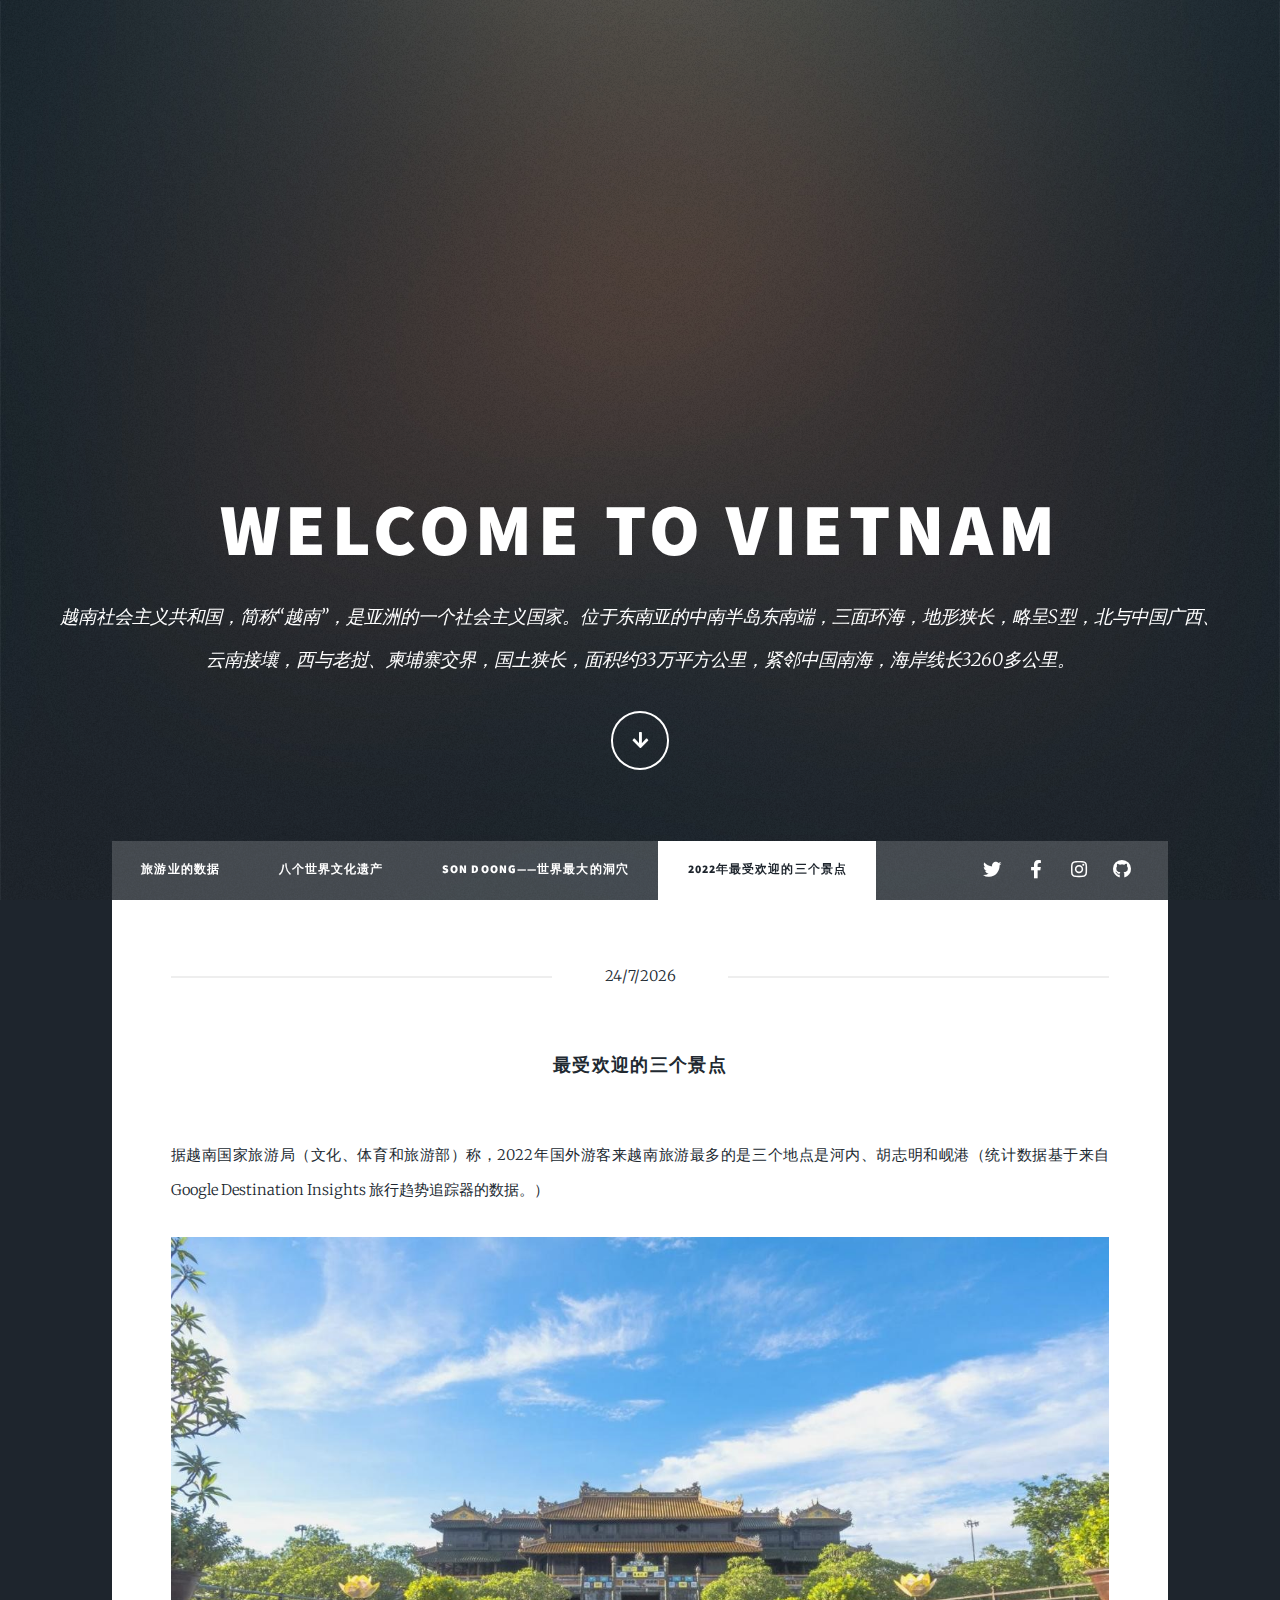
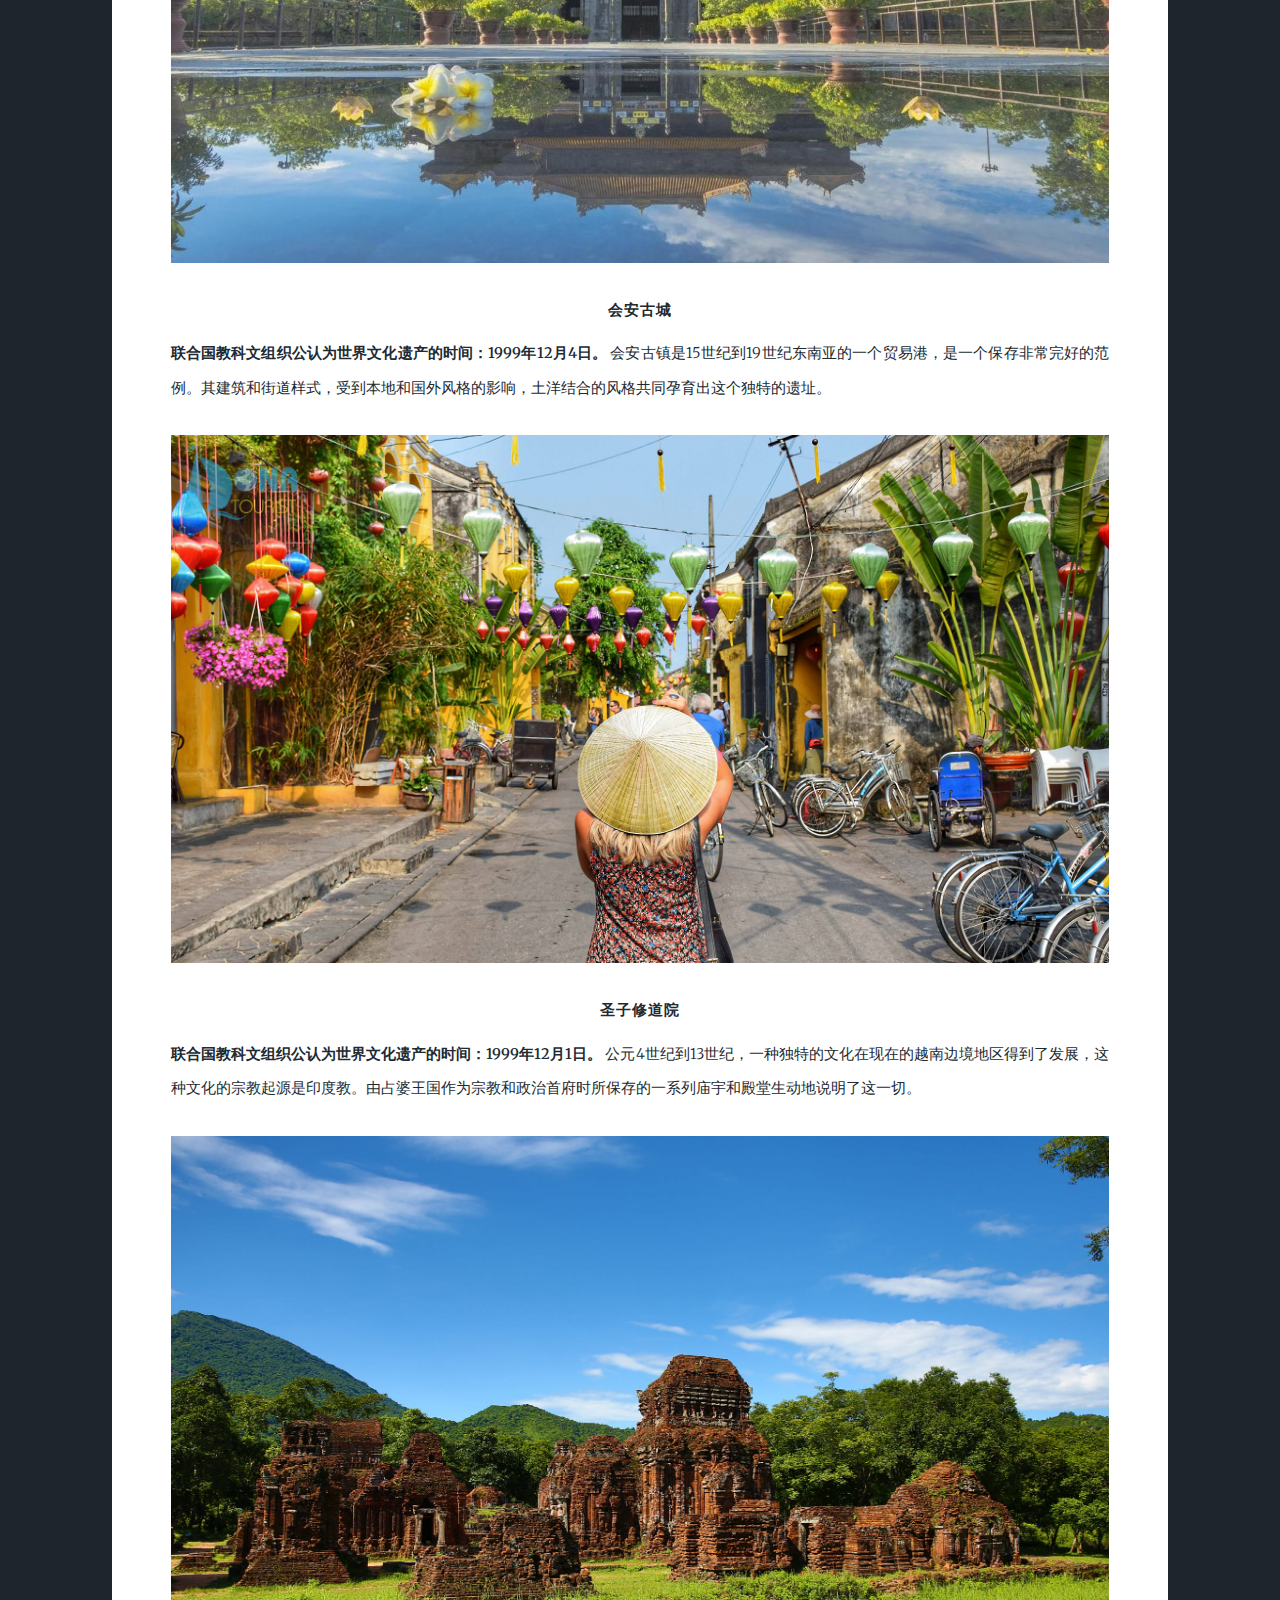
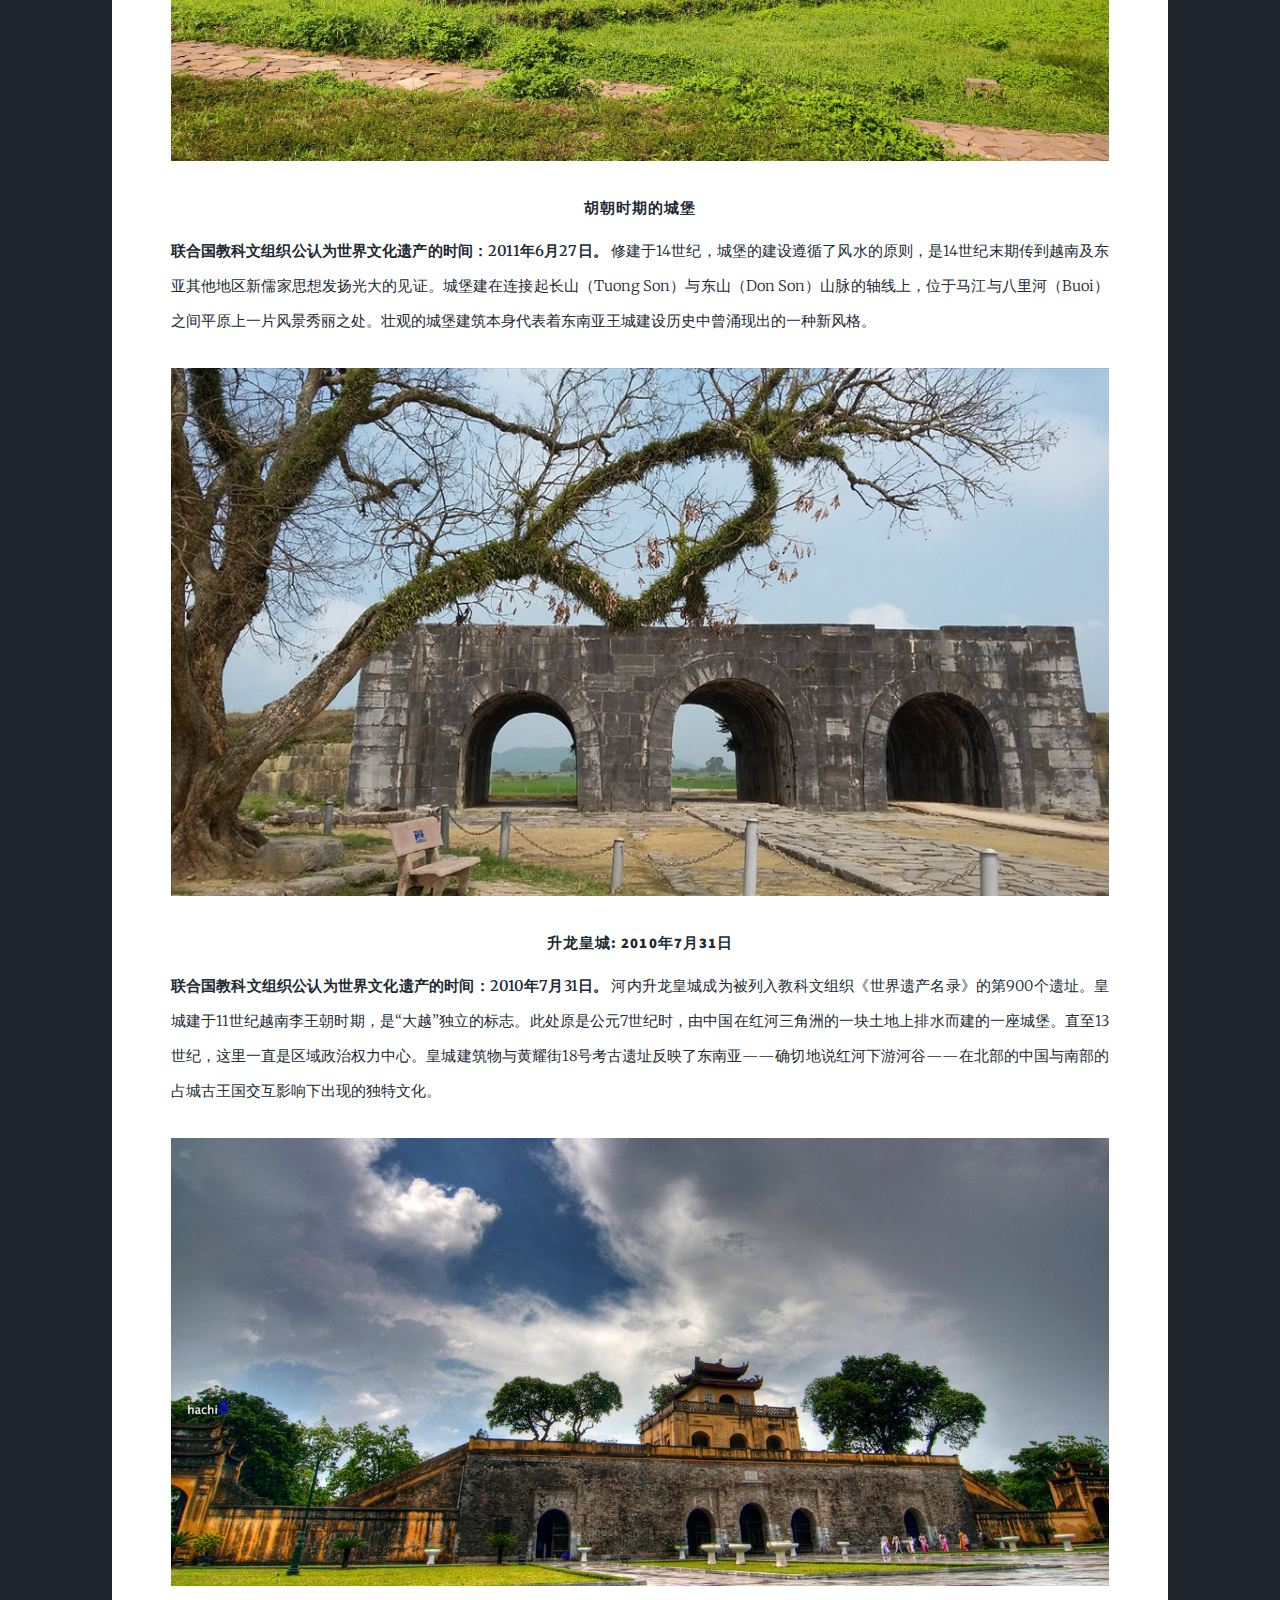
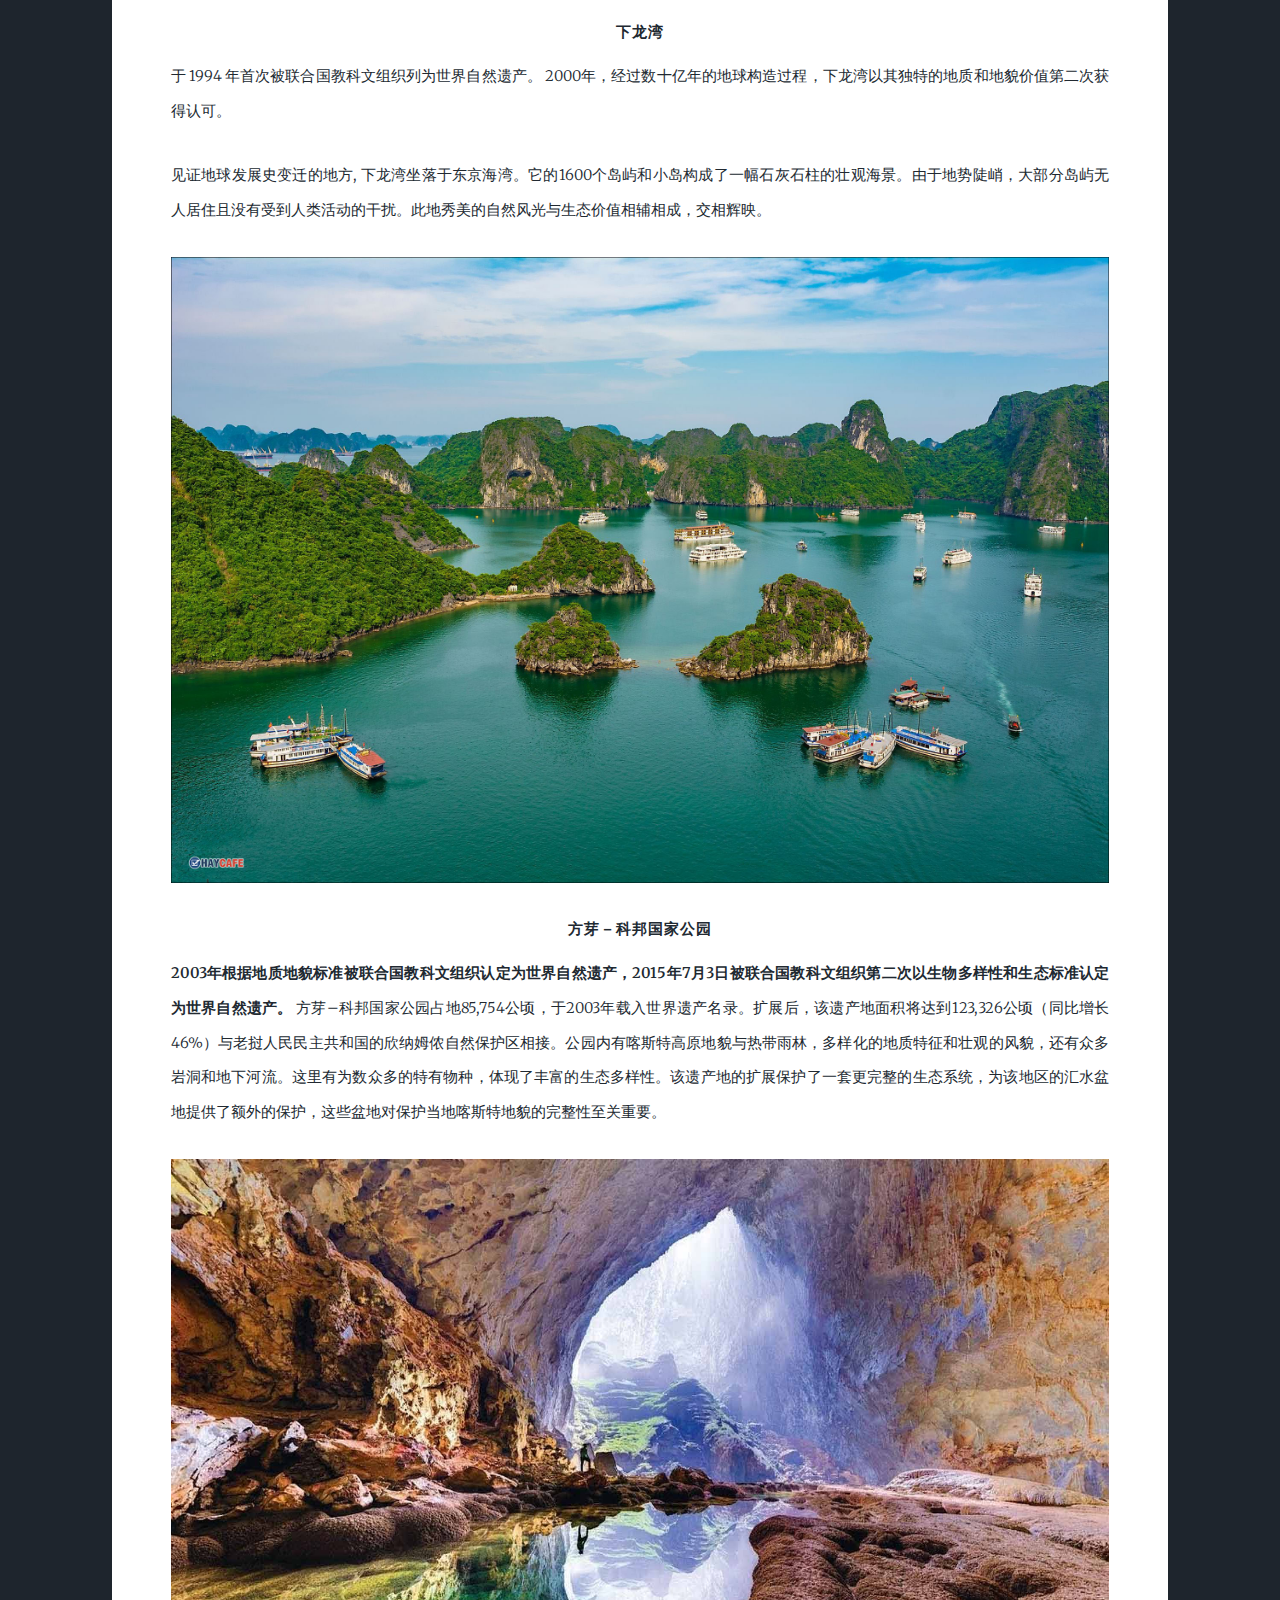
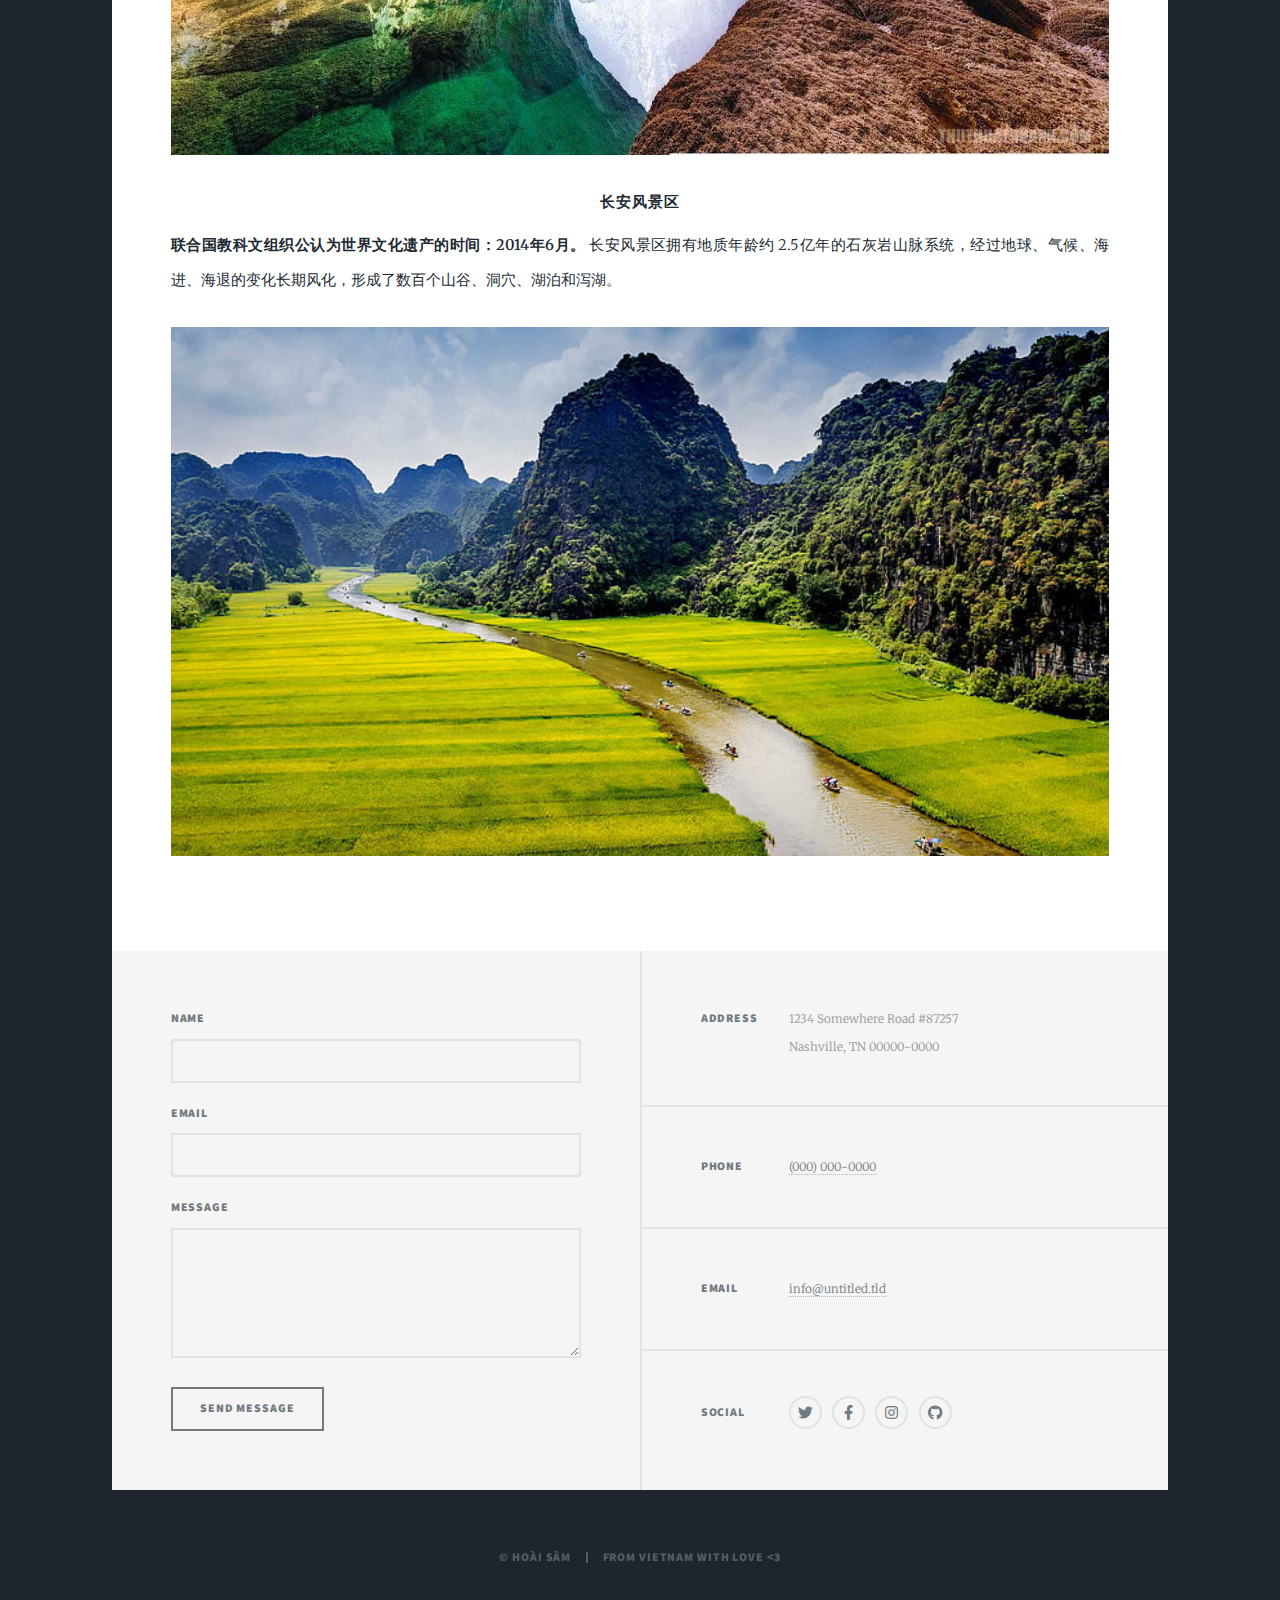
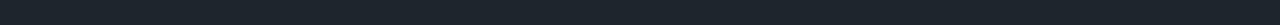
==== commit 55b591dd: "Update dulich.html" ====
--- a/dulich.html
+++ b/dulich.html
@@ -66,13 +66,11 @@
 									    // Gán vào thẻ HTML
 									    document.getElementById('current-time').innerHTML = curDay + "/" + curMonth + "/" + curYear;
 									</script></span>
-									<h3><a>越南的八个世界文化遗产<br /></a></h3>
+									<h3><a>最受欢迎的三个景点<br /></a></h3>
 									
 								</header>
-								<h4>顺化历史建筑群</h4>
-								<p><b>联合国教科文组织公认为世界文化遗产的时间：1993年11月12日。</b>
-顺化作为统一后越南的首都建于1802年，在阮朝统治下直到1945年。在此期间它不仅是政治中心，同时也是文化和宗教中心。香河蜿蜒流经都城、帝国城、紫禁城以及内城，给这个独特的封建都市平添了许多自然景色。
-</p>
+								
+								<p>据越南国家旅游局（文化、体育和旅游部）称，2022年国外游客来越南旅游最多的是三个地点是河内、胡志明和岘港（统计数据基于来自 Google Destination Insights 旅行趋势追踪器的数据。）</p>
 								<div><a class="image fit"><img src="images/hue.jpg" alt="" /></a></div>
 								<h4>会安古城</h4>
 								<p><b>联合国教科文组织公认为世界文化遗产的时间：1999年12月4日。</b>
@@ -178,4 +176,4 @@
 			<script src="assets/js/main.js"></script>
 
 	</body>
-</html>+</html>
--- a/assets/css/main.css
+++ b/assets/css/main.css
@@ -2920,7 +2920,7 @@
 		}
 
 		header > p {
-			font-style: italic;
+			
 		}
 
 		header > h1 + p {
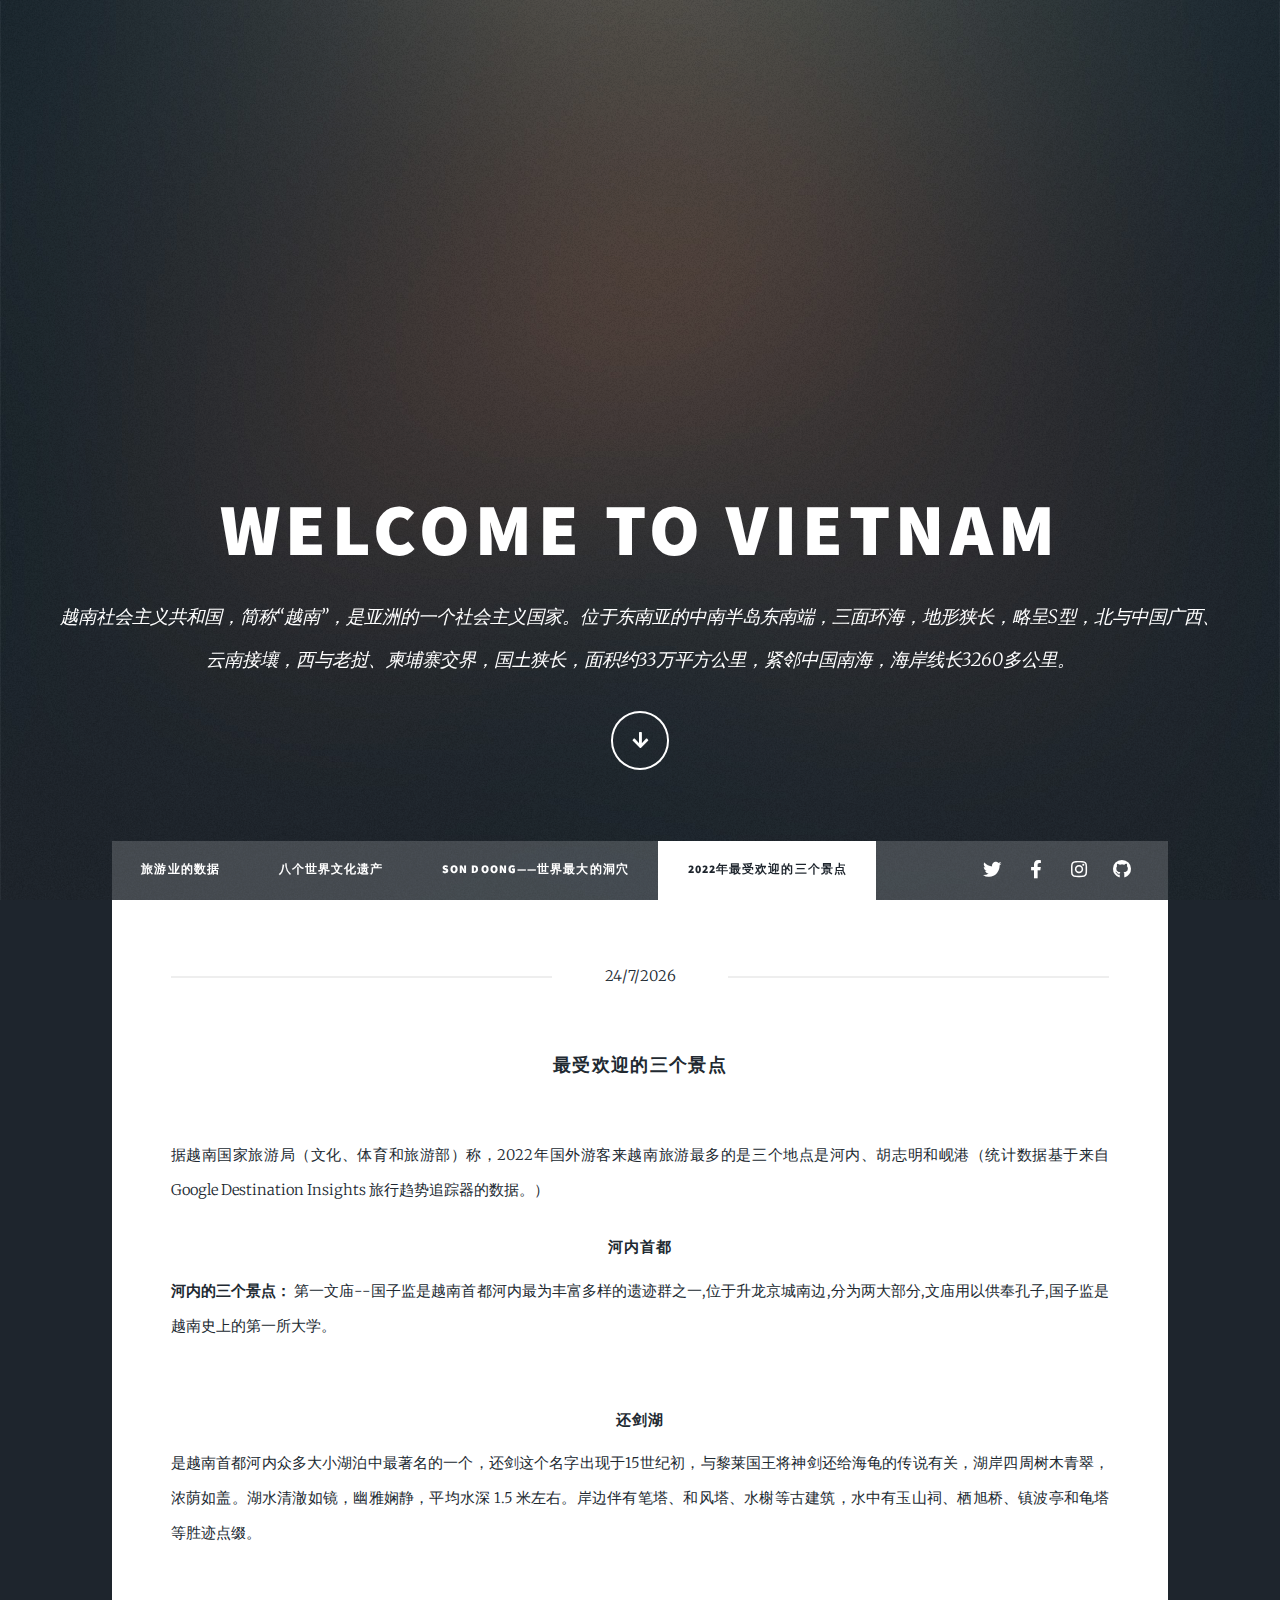
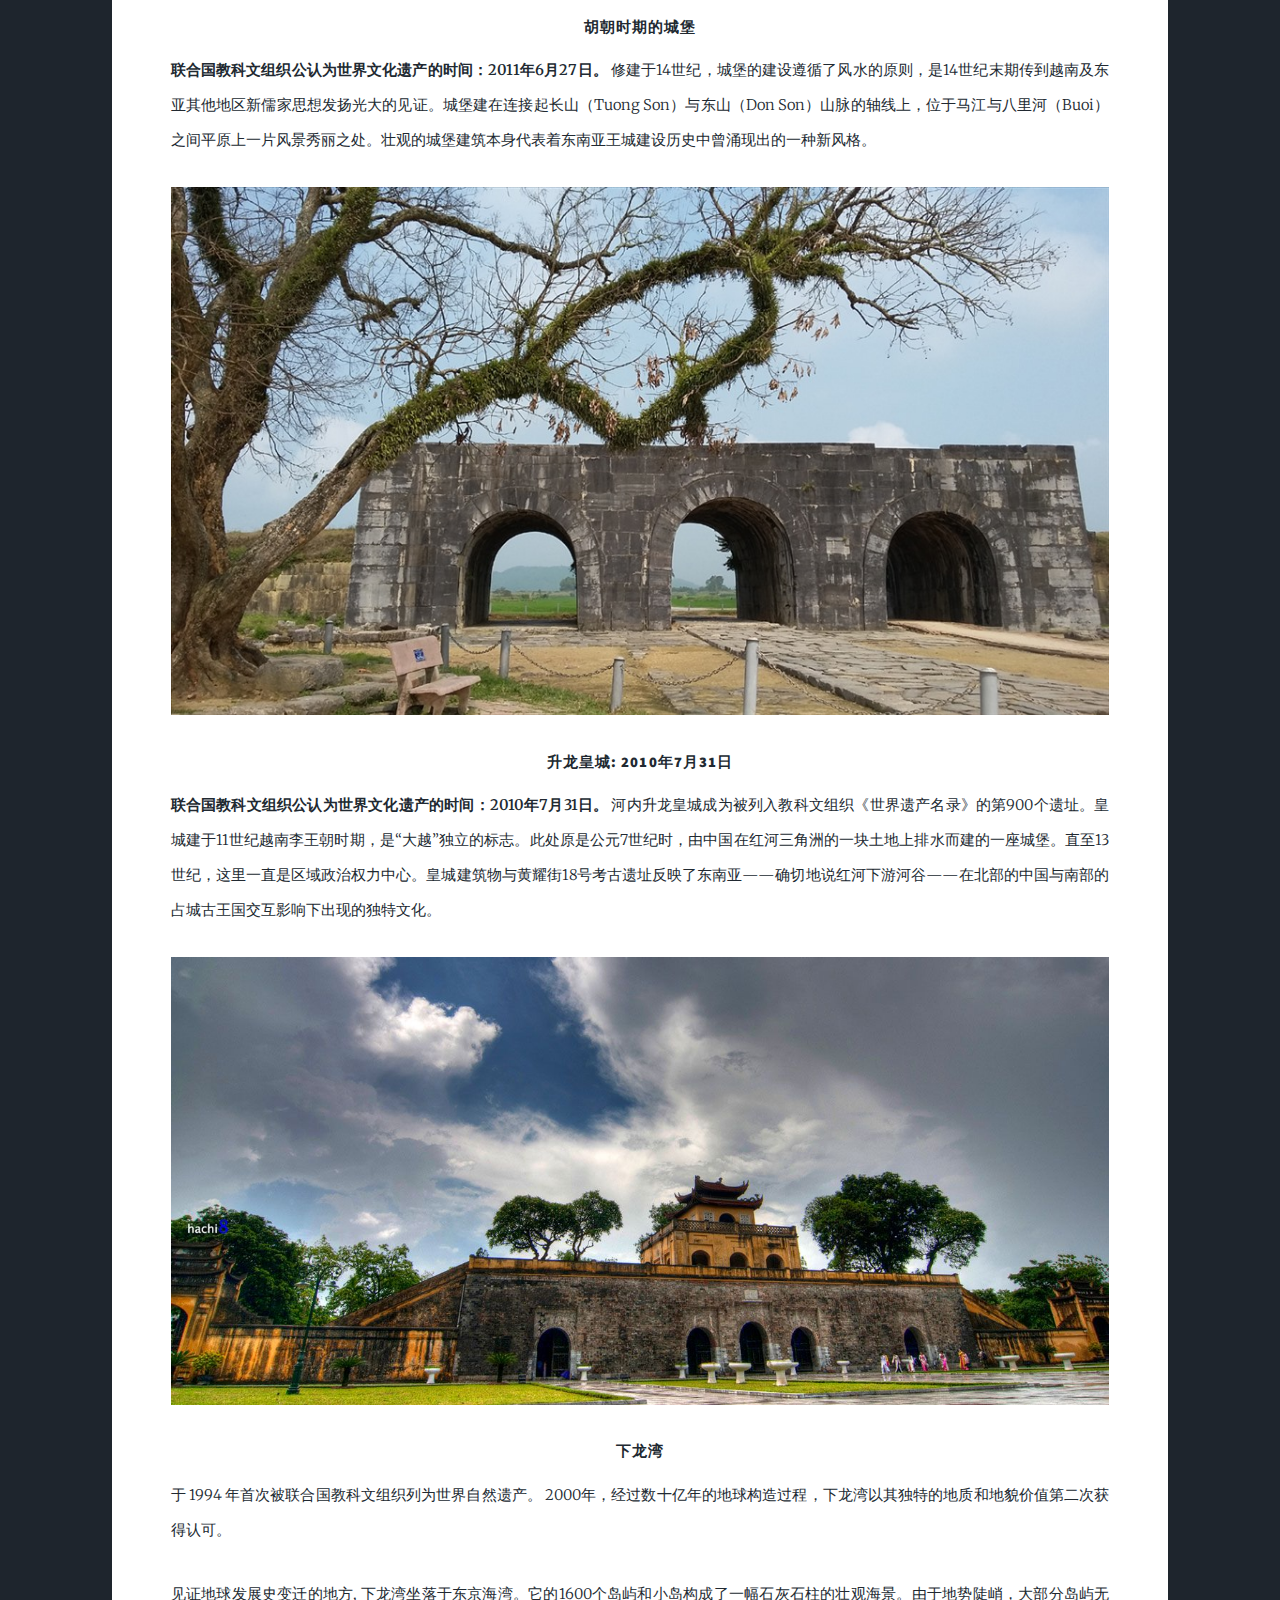
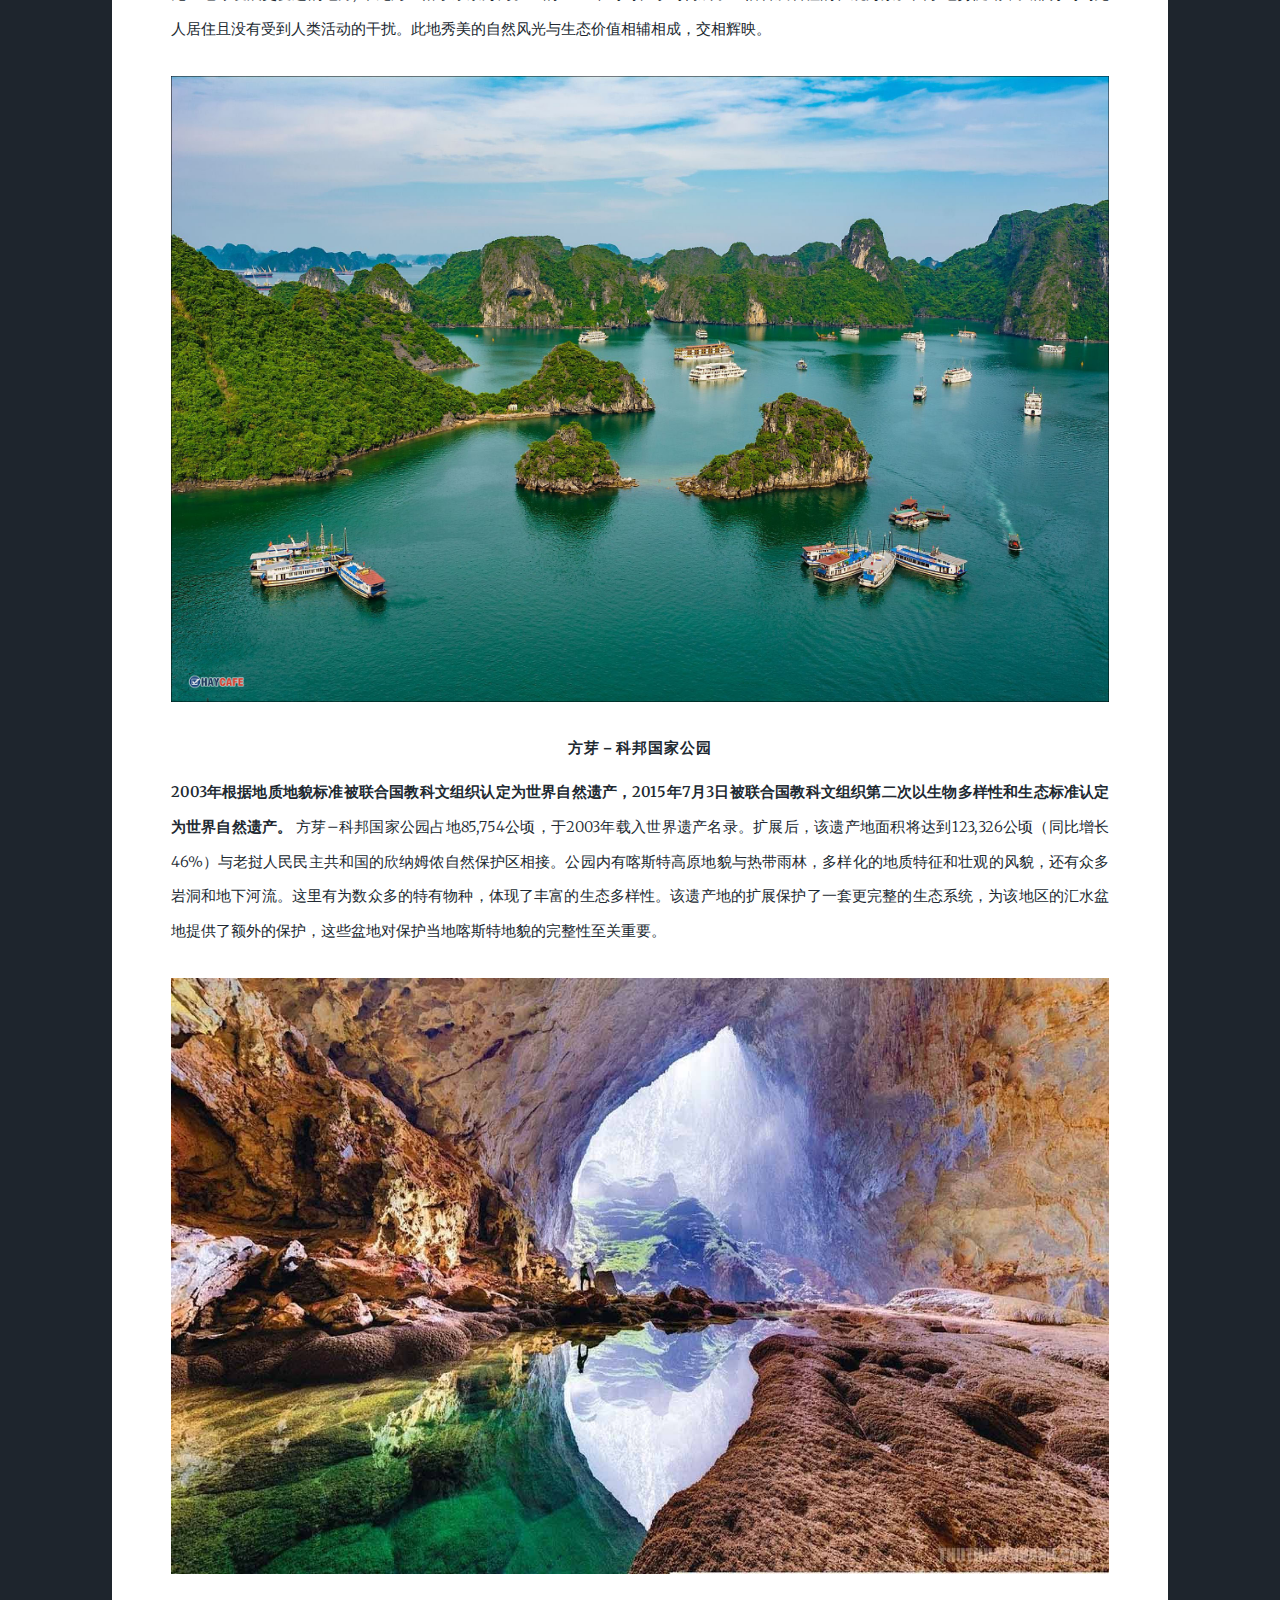
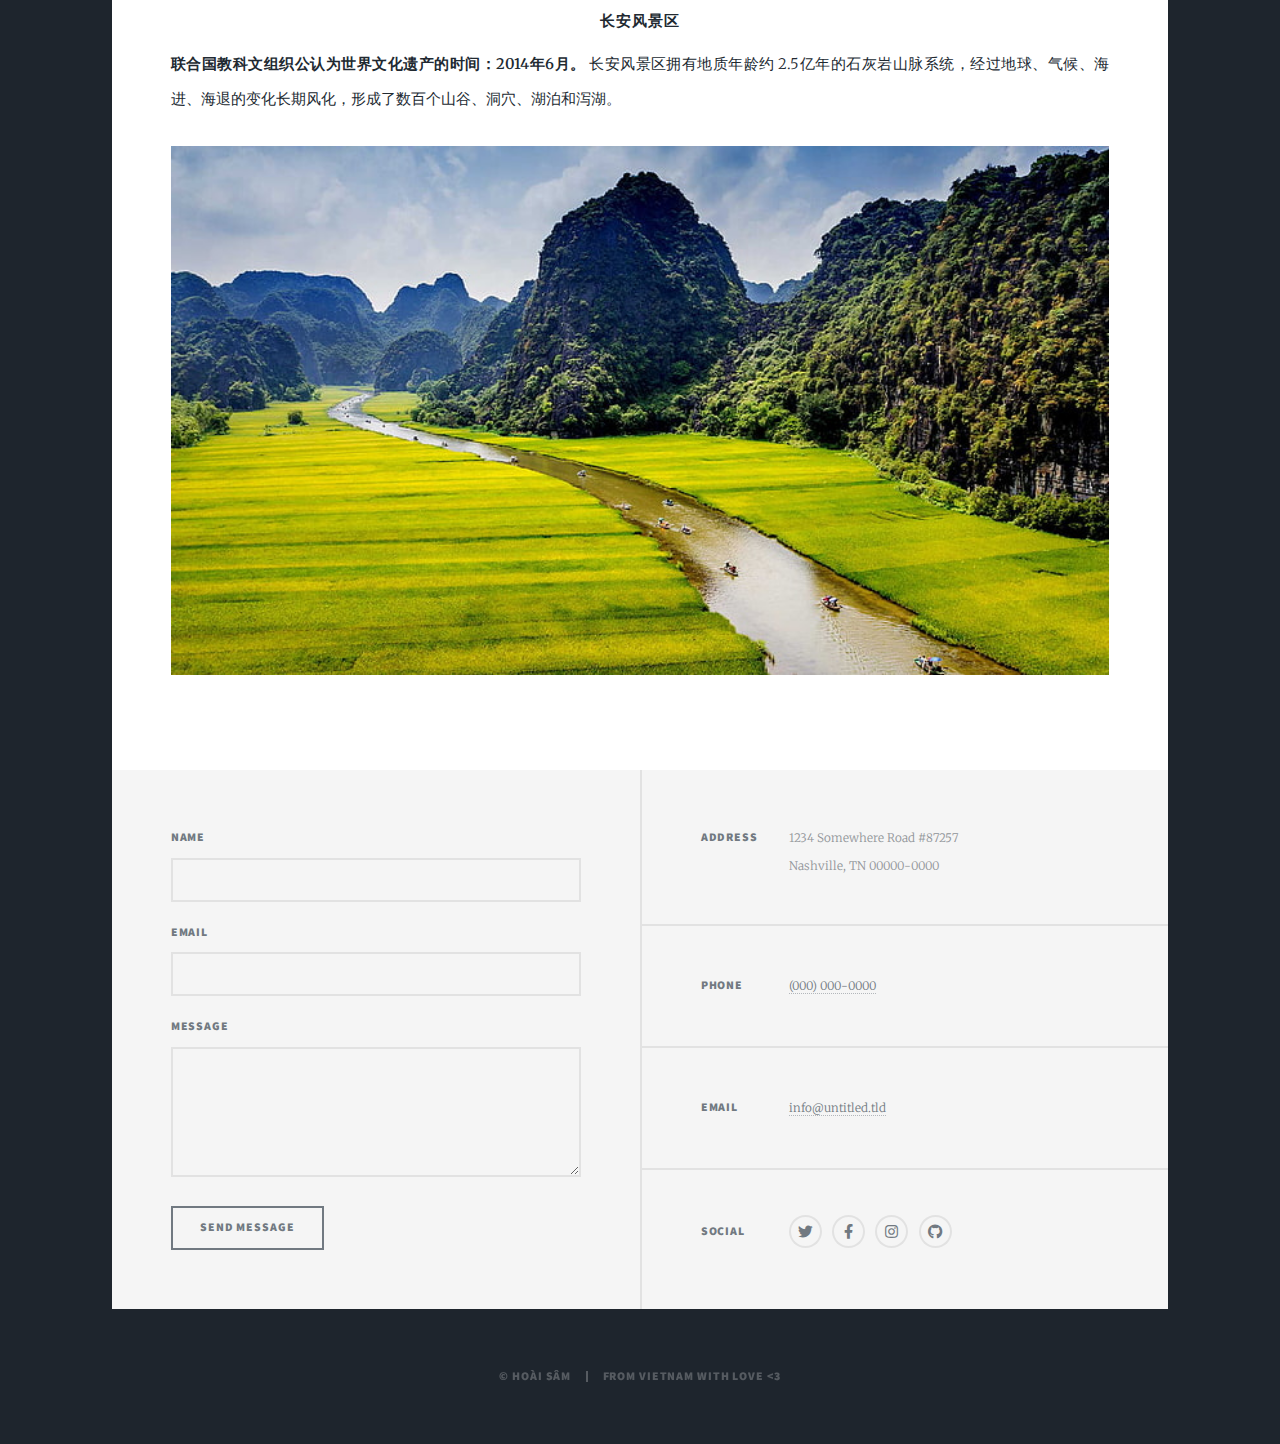
==== commit 1c93abac: "Update dulich.html" ====
--- a/dulich.html
+++ b/dulich.html
@@ -71,17 +71,15 @@
 								</header>
 								
 								<p>据越南国家旅游局（文化、体育和旅游部）称，2022年国外游客来越南旅游最多的是三个地点是河内、胡志明和岘港（统计数据基于来自 Google Destination Insights 旅行趋势追踪器的数据。）</p>
-								<div><a class="image fit"><img src="images/hue.jpg" alt="" /></a></div>
-								<h4>会安古城</h4>
-								<p><b>联合国教科文组织公认为世界文化遗产的时间：1999年12月4日。</b>
-会安古镇是15世纪到19世纪东南亚的一个贸易港，是一个保存非常完好的范例。其建筑和街道样式，受到本地和国外风格的影响，土洋结合的风格共同孕育出这个独特的遗址。
+								<h4>河内首都</h4>
+								<p><b>河内的三个景点：</b>
+第一文庙--国子监是越南首都河内最为丰富多样的遗迹群之一,位于升龙京城南边,分为两大部分,文庙用以供奉孔子,国子监是越南史上的第一所大学。
 </p>
-								<div><a class="image fit"><img src="images/hoian1.jpg" alt="" /></a></div>
-								<h4>圣子修道院</h4>
-								<p><b>联合国教科文组织公认为世界文化遗产的时间：1999年12月1日。</b>
-公元4世纪到13世纪，一种独特的文化在现在的越南边境地区得到了发展，这种文化的宗教起源是印度教。由占婆王国作为宗教和政治首府时所保存的一系列庙宇和殿堂生动地说明了这一切。
+								<div><a class="image fit"><img src="images/vanmieu.jpg" alt="" /></a></div>
+								<h4>还剑湖</h4>
+								<p>是越南首都河内众多大小湖泊中最著名的一个，还剑这个名字出现于15世纪初，与黎莱国王将神剑还给海龟的传说有关，湖岸四周树木青翠，浓荫如盖。湖水清澈如镜，幽雅娴静，平均水深 1.5 米左右。岸边伴有笔塔、和风塔、水榭等古建筑，水中有玉山祠、栖旭桥、镇波亭和龟塔等胜迹点缀。
 </p>
-								<div><a class="image fit"><img src="images/myson.jpg" alt="" /></a></div>
+								<div><a class="image fit"><img src="images/hoankiem.jpg" alt="" /></a></div>
 									<h4>胡朝时期的城堡</h4>
 								<p><b>联合国教科文组织公认为世界文化遗产的时间：2011年6月27日。</b>
 修建于14世纪，城堡的建设遵循了风水的原则，是14世纪末期传到越南及东亚其他地区新儒家思想发扬光大的见证。城堡建在连接起长山（Tuong Son）与东山（Don Son）山脉的轴线上，位于马江与八里河（Buoi）之间平原上一片风景秀丽之处。壮观的城堡建筑本身代表着东南亚王城建设历史中曾涌现出的一种新风格。
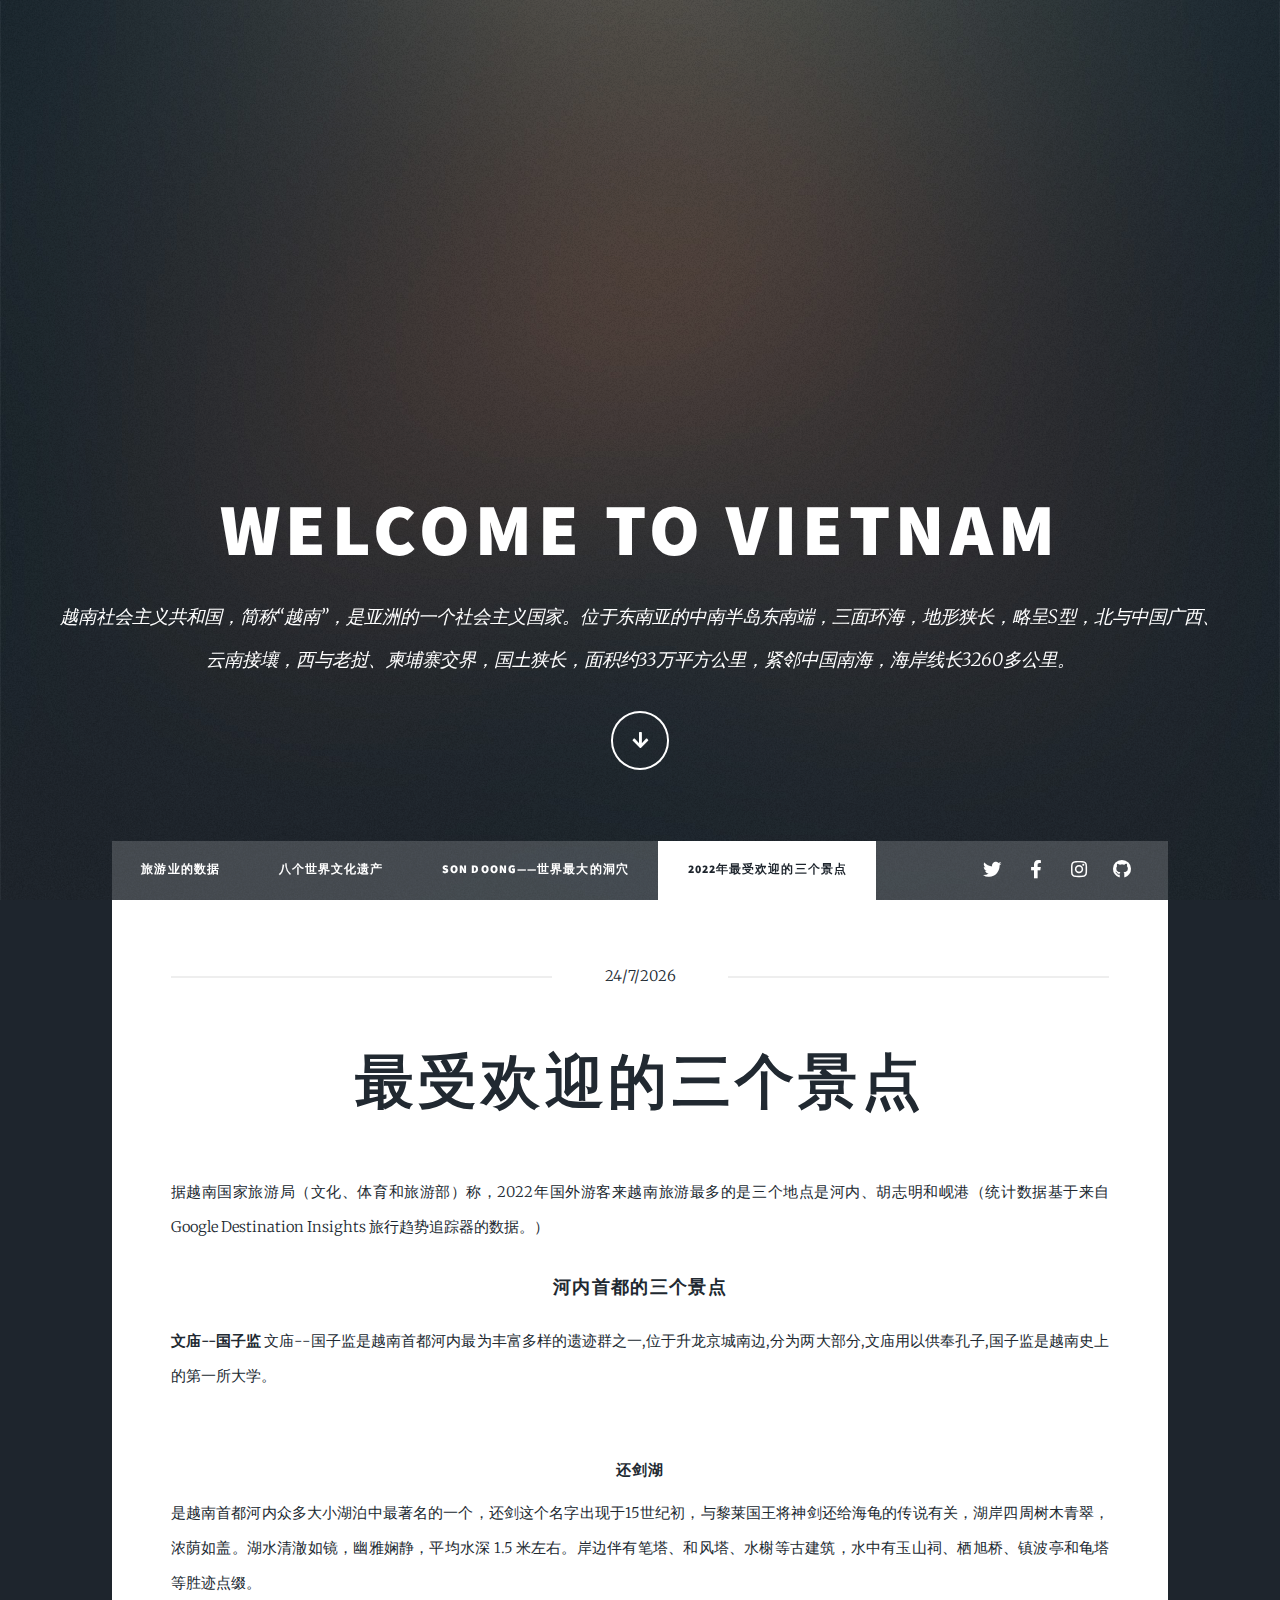
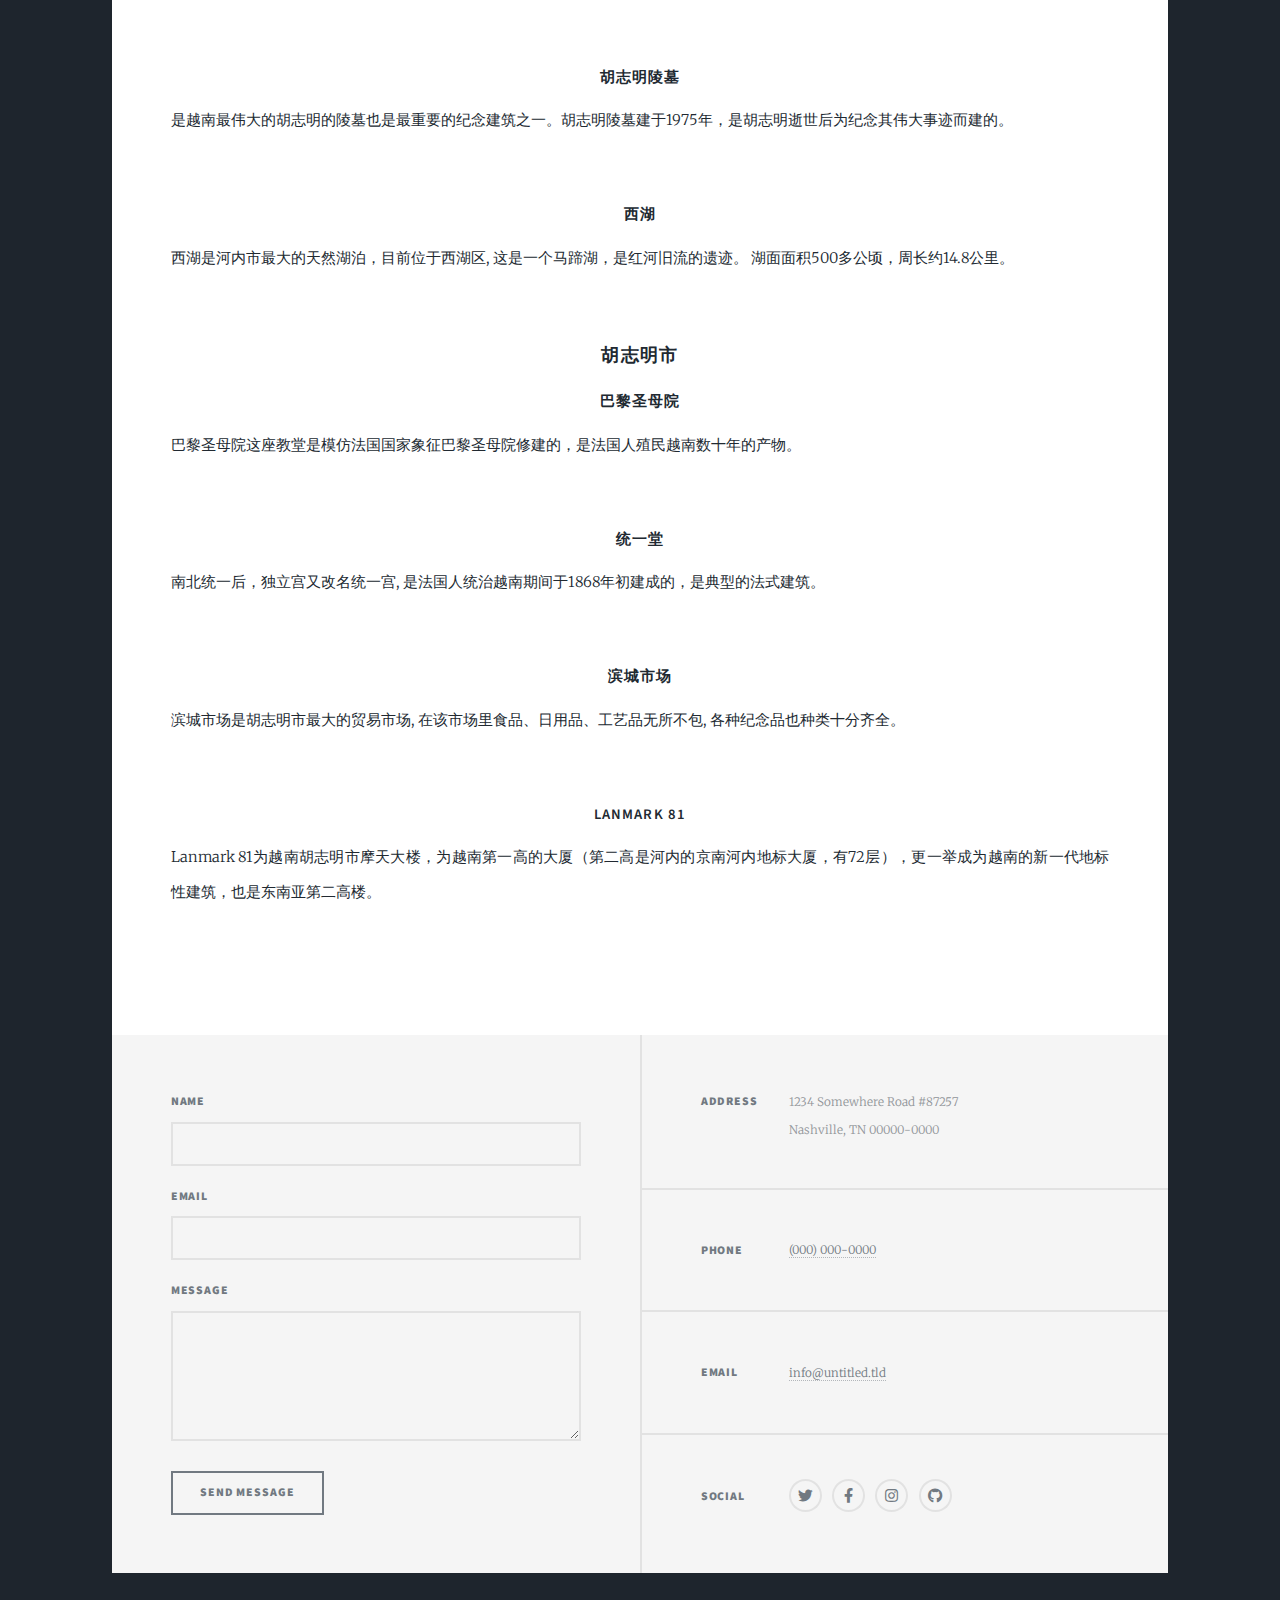
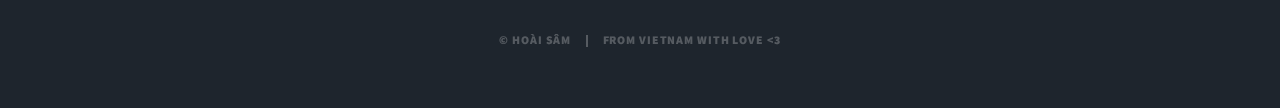
==== commit 9f6daacb: "Update dulich.html" ====
--- a/dulich.html
+++ b/dulich.html
@@ -66,43 +66,46 @@
 									    // Gán vào thẻ HTML
 									    document.getElementById('current-time').innerHTML = curDay + "/" + curMonth + "/" + curYear;
 									</script></span>
-									<h3><a>最受欢迎的三个景点<br /></a></h3>
+									<h2><a>最受欢迎的三个景点<br /></a></h2>
 									
 								</header>
 								
 								<p>据越南国家旅游局（文化、体育和旅游部）称，2022年国外游客来越南旅游最多的是三个地点是河内、胡志明和岘港（统计数据基于来自 Google Destination Insights 旅行趋势追踪器的数据。）</p>
-								<h4>河内首都</h4>
-								<p><b>河内的三个景点：</b>
-第一文庙--国子监是越南首都河内最为丰富多样的遗迹群之一,位于升龙京城南边,分为两大部分,文庙用以供奉孔子,国子监是越南史上的第一所大学。
+								<h3><b>河内首都的三个景点</b></h3>
+								<p><b>文庙--国子监</b>
+文庙--国子监是越南首都河内最为丰富多样的遗迹群之一,位于升龙京城南边,分为两大部分,文庙用以供奉孔子,国子监是越南史上的第一所大学。
 </p>
-								<div><a class="image fit"><img src="images/vanmieu.jpg" alt="" /></a></div>
+								<div><a class="image fit"><img src="images/vanmieu.jpeg" alt="" /></a></div>
 								<h4>还剑湖</h4>
 								<p>是越南首都河内众多大小湖泊中最著名的一个，还剑这个名字出现于15世纪初，与黎莱国王将神剑还给海龟的传说有关，湖岸四周树木青翠，浓荫如盖。湖水清澈如镜，幽雅娴静，平均水深 1.5 米左右。岸边伴有笔塔、和风塔、水榭等古建筑，水中有玉山祠、栖旭桥、镇波亭和龟塔等胜迹点缀。
 </p>
-								<div><a class="image fit"><img src="images/hoankiem.jpg" alt="" /></a></div>
-									<h4>胡朝时期的城堡</h4>
-								<p><b>联合国教科文组织公认为世界文化遗产的时间：2011年6月27日。</b>
-修建于14世纪，城堡的建设遵循了风水的原则，是14世纪末期传到越南及东亚其他地区新儒家思想发扬光大的见证。城堡建在连接起长山（Tuong Son）与东山（Don Son）山脉的轴线上，位于马江与八里河（Buoi）之间平原上一片风景秀丽之处。壮观的城堡建筑本身代表着东南亚王城建设历史中曾涌现出的一种新风格。
+								<div><a class="image fit"><img src="images/hoankiem.webp" alt="" /></a></div>
+									<h4>胡志明陵墓</h4>
+								<p>是越南最伟大的胡志明的陵墓也是最重要的纪念建筑之一。胡志明陵墓建于1975年，是胡志明逝世后为纪念其伟大事迹而建的。
 </p>
-								<div><a class="image fit"><img src="images/nhaho1.jpg" alt="" /></a></div>
-								<h4>升龙皇城: 2010年7月31日</h4>
-								<p><b>联合国教科文组织公认为世界文化遗产的时间：2010年7月31日。</b>
-河内升龙皇城成为被列入教科文组织《世界遗产名录》的第900个遗址。皇城建于11世纪越南李王朝时期，是“大越”独立的标志。此处原是公元7世纪时，由中国在红河三角洲的一块土地上排水而建的一座城堡。直至13世纪，这里一直是区域政治权力中心。皇城建筑物与黄耀街18号考古遗址反映了东南亚——确切地说红河下游河谷——在北部的中国与南部的占城古王国交互影响下出现的独特文化。
+								<div><a class="image fit"><img src="images/langbac.jpeg" alt="" /></a></div>
+								<h4>西湖</h4>
+								<p>西湖是河内市最大的天然湖泊，目前位于西湖区, 这是一个马蹄湖，是红河旧流的遗迹。 湖面面积500多公顷，周长约14.8公里。
 </p>
-								<div><a class="image fit"><img src="images/thanglong.jpg" alt="" /></a></div>
-								<h4>下龙湾</h4>
-								<p>于 1994 年首次被联合国教科文组织列为世界自然遗产。 2000年，经过数十亿年的地球构造过程，下龙湾以其独特的地质和地貌价值第二次获得认可。</p>
-								<p>见证地球发展史变迁的地方, 下龙湾坐落于东京海湾。它的1600个岛屿和小岛构成了一幅石灰石柱的壮观海景。由于地势陡峭，大部分岛屿无人居住且没有受到人类活动的干扰。此地秀美的自然风光与生态价值相辅相成，交相辉映。</p>
+								<div><a class="image fit"><img src="images/hotay.jpeg" alt="" /></a></div>
+								<h3><b>胡志明市</b></h3>
+								<h4><b>巴黎圣母院</b></h4>
+								<p>巴黎圣母院这座教堂是模仿法国国家象征巴黎圣母院修建的，是法国人殖民越南数十年的产物。
+</p>
+								<div><a class="image fit"><img src="images/ducba.jpeg" alt="" /></a></div>
+								<h4><b>统一堂</b></h4>
+								<p>南北统一后，独立宫又改名统一宫, 是法国人统治越南期间于1868年初建成的，是典型的法式建筑。</p>
 								
-								<div><a class="image fit"><img src="images/halong.jpg" alt="" /></a></div>
-								<h4>方芽－科邦国家公园</h4>
-								<p><b>2003年根据地质地貌标准被联合国教科文组织认定为世界自然遗产，2015年7月3日被联合国教科文组织第二次以生物多样性和生态标准认定为世界自然遗产。</b> 方芽–科邦国家公园占地85,754公顷，于2003年载入世界遗产名录。扩展后，该遗产地面积将达到123,326公顷（同比增长46%）与老挝人民民主共和国的欣纳姆侬自然保护区相接。公园内有喀斯特高原地貌与热带雨林，多样化的地质特征和壮观的风貌，还有众多岩洞和地下河流。这里有为数众多的特有物种，体现了丰富的生态多样性。该遗产地的扩展保护了一套更完整的生态系统，为该地区的汇水盆地提供了额外的保护，这些盆地对保护当地喀斯特地貌的完整性至关重要。</p>
 								
-								<div><a class="image fit"><img src="images/phongnha.jpg" alt="" /></a></div>
-								<h4>长安风景区</h4>
-								<p><b>联合国教科文组织公认为世界文化遗产的时间：2014年6月。</b> 长安风景区拥有地质年龄约 2.5亿年的石灰岩山脉系统，经过地球、气候、海进、海退的变化长期风化，形成了数百个山谷、洞穴、湖泊和泻湖。</p>
+								<div><a class="image fit"><img src="images/dinhdoclap.jpg" alt="" /></a></div>
+								<h4><b>滨城市场</b></h4>
+								<p>滨城市场是胡志明市最大的贸易市场, 在该市场里食品、日用品、工艺品无所不包, 各种纪念品也种类十分齐全。</p>
 								
-								<div><a class="image fit"><img src="images/ninhbinh.jpg" alt="" /></a></div>
+								<div><a class="image fit"><img src="images/chobenthanh.jpeg" alt="" /></a></div>
+								<h4><b>Lanmark 81</b></h4>
+								<p>Lanmark 81为越南胡志明市摩天大楼，为越南第一高的大厦（第二高是河内的京南河内地标大厦，有72层），更一举成为越南的新一代地标性建筑，也是东南亚第二高楼。</p>
+								
+								<div><a class="image fit"><img src="images/landmark81.jpeg" alt="" /></a></div>
 								
 							</article>
 						
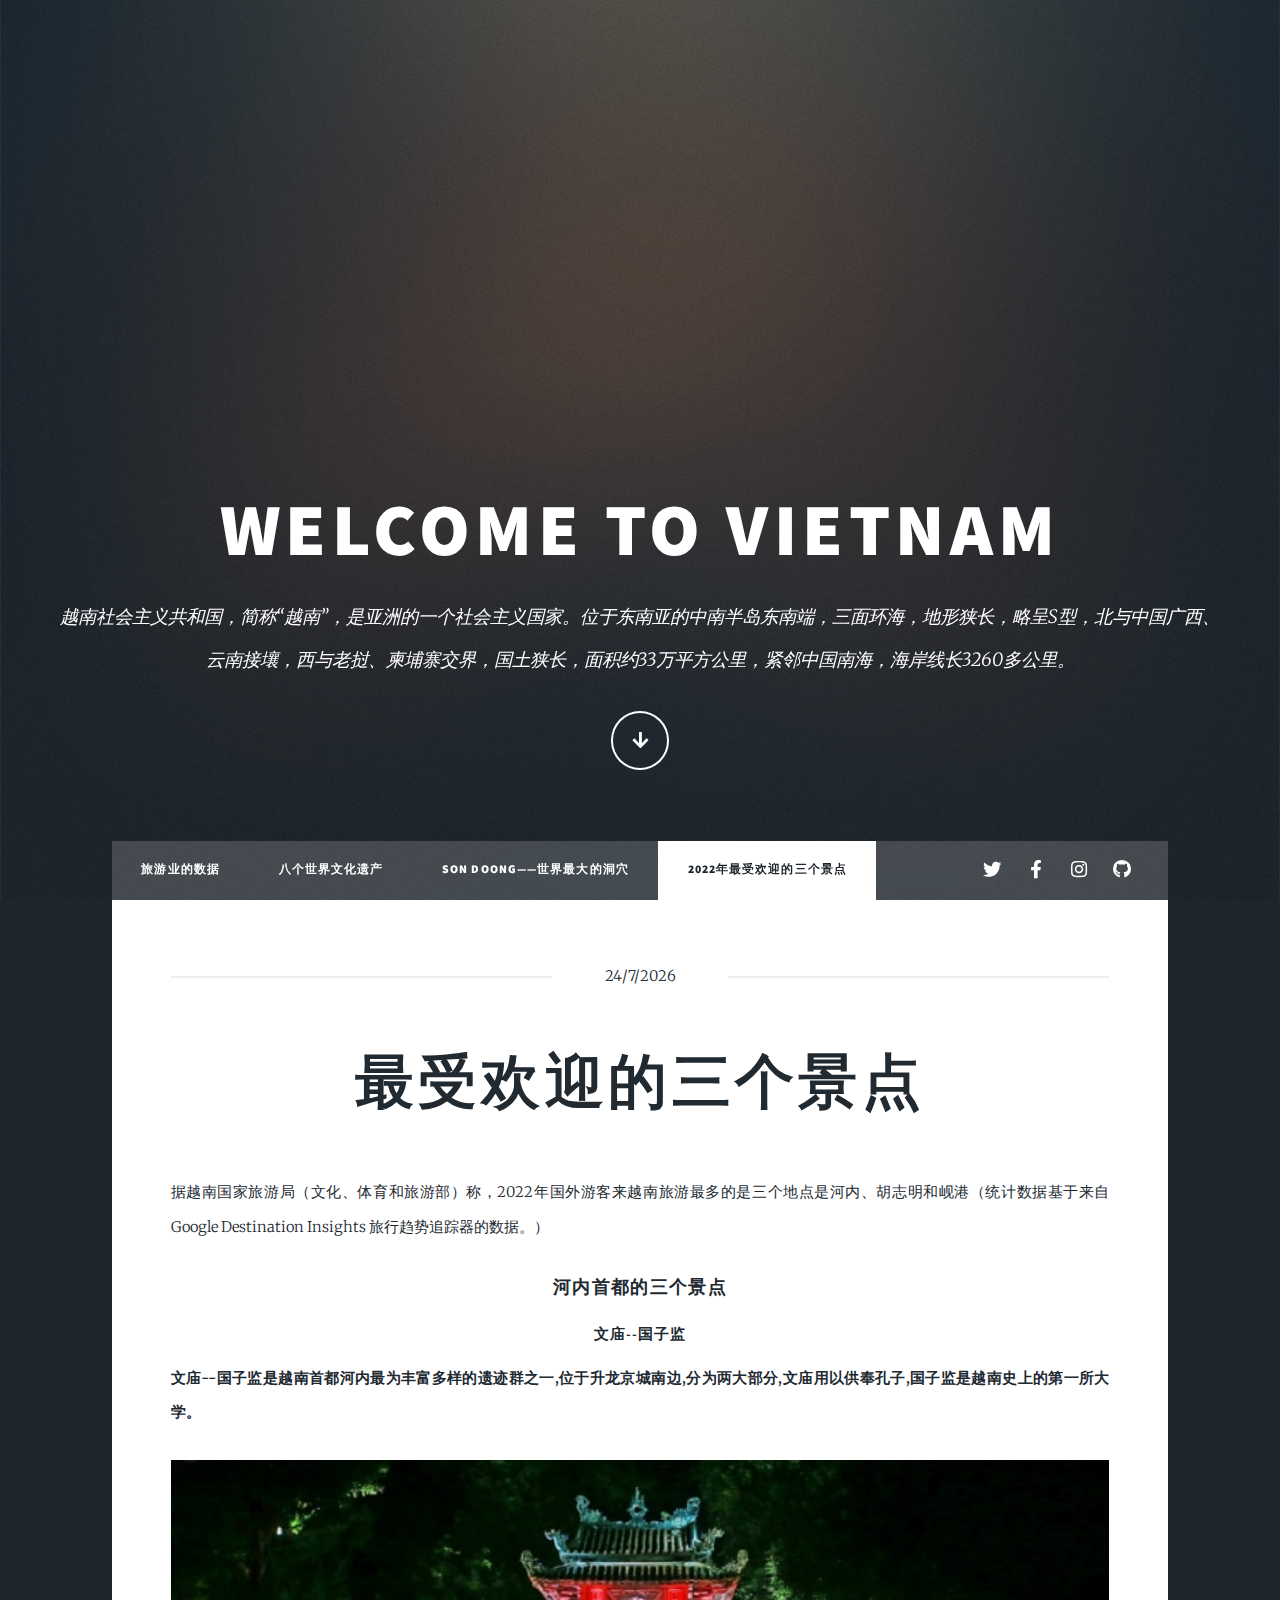
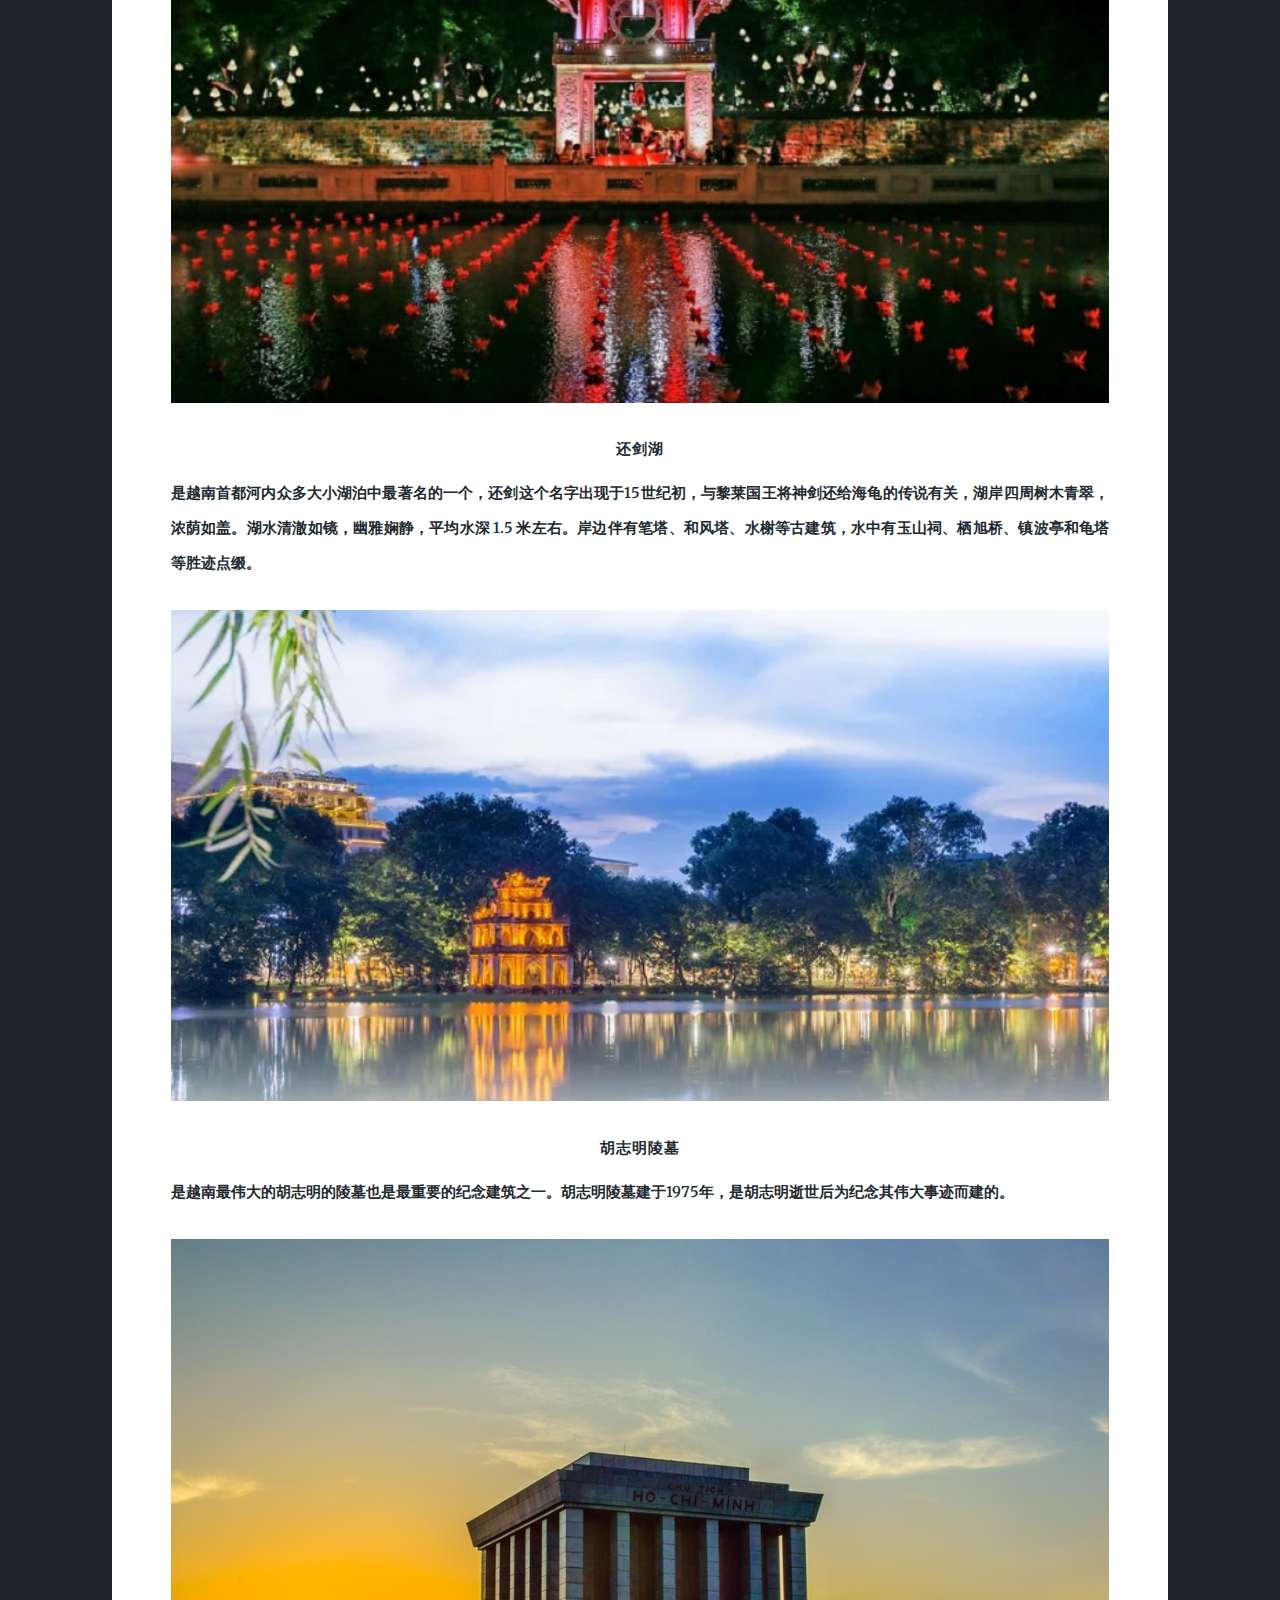
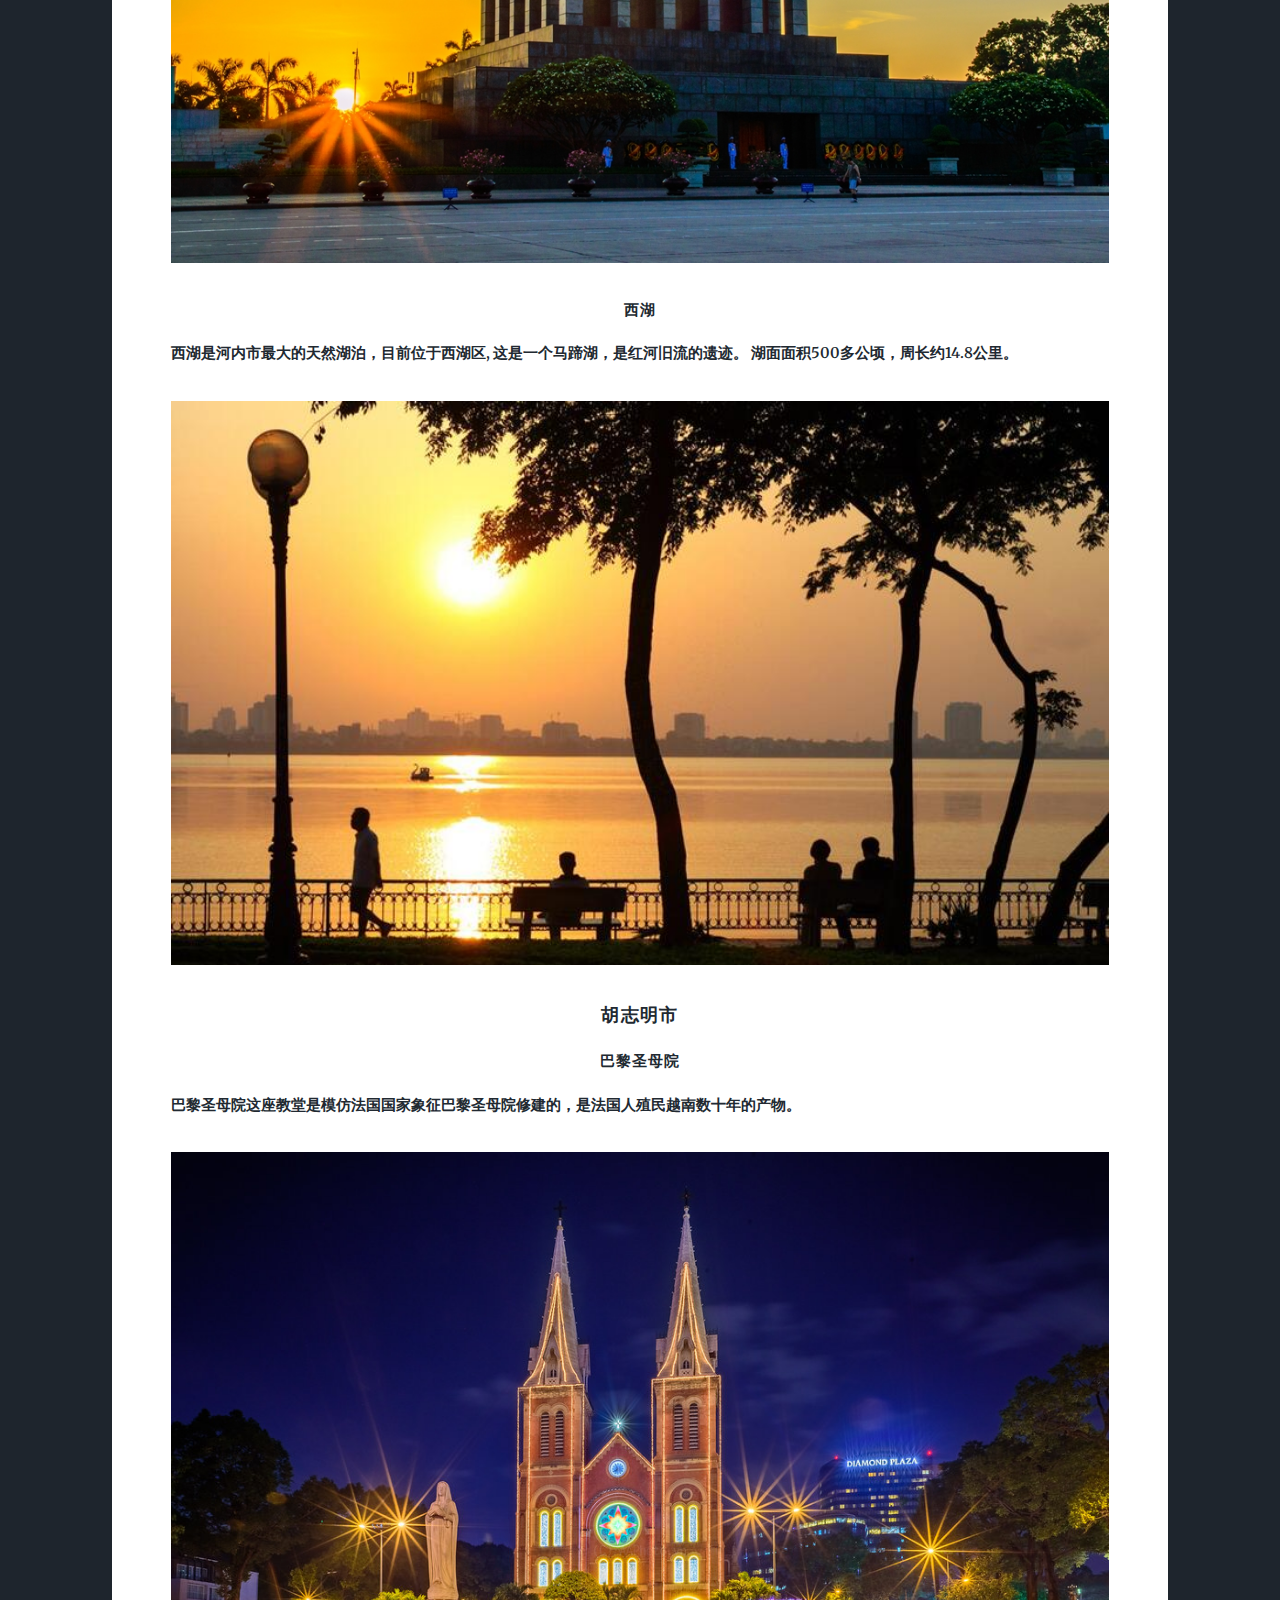
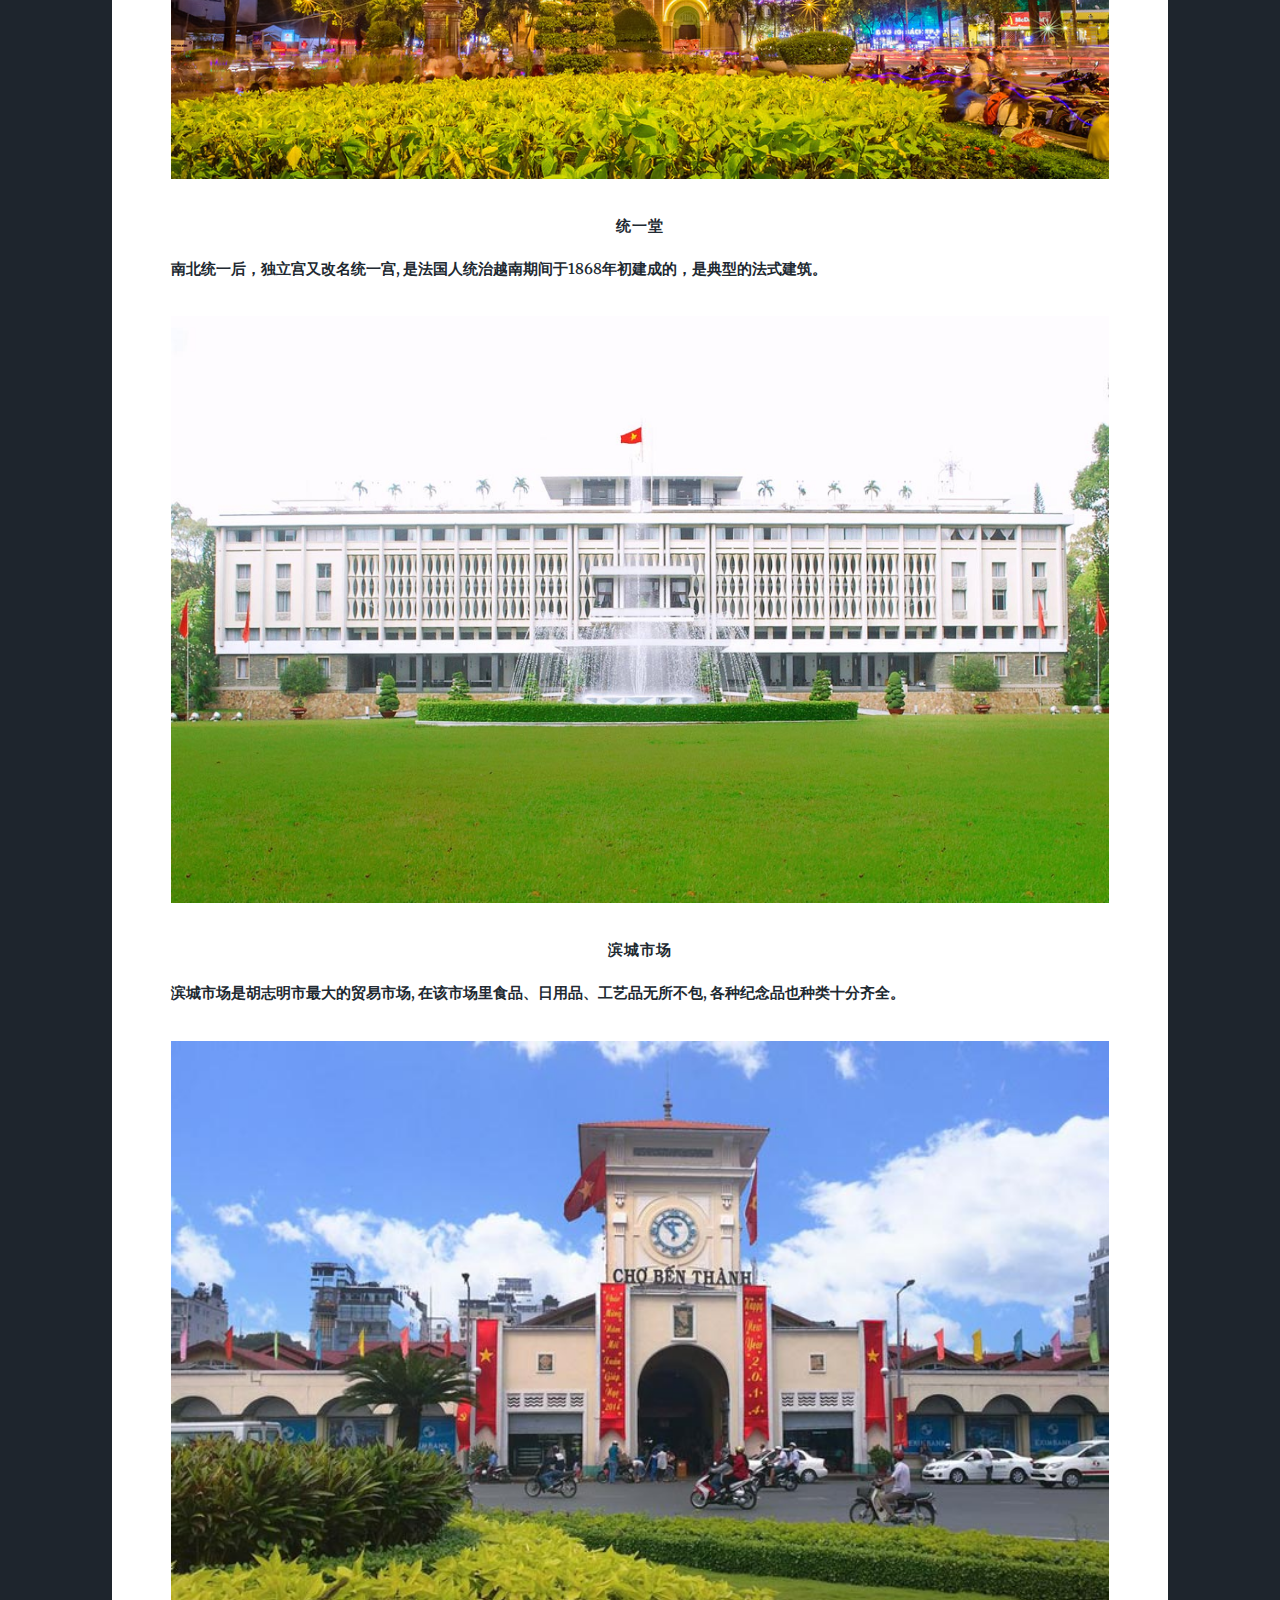
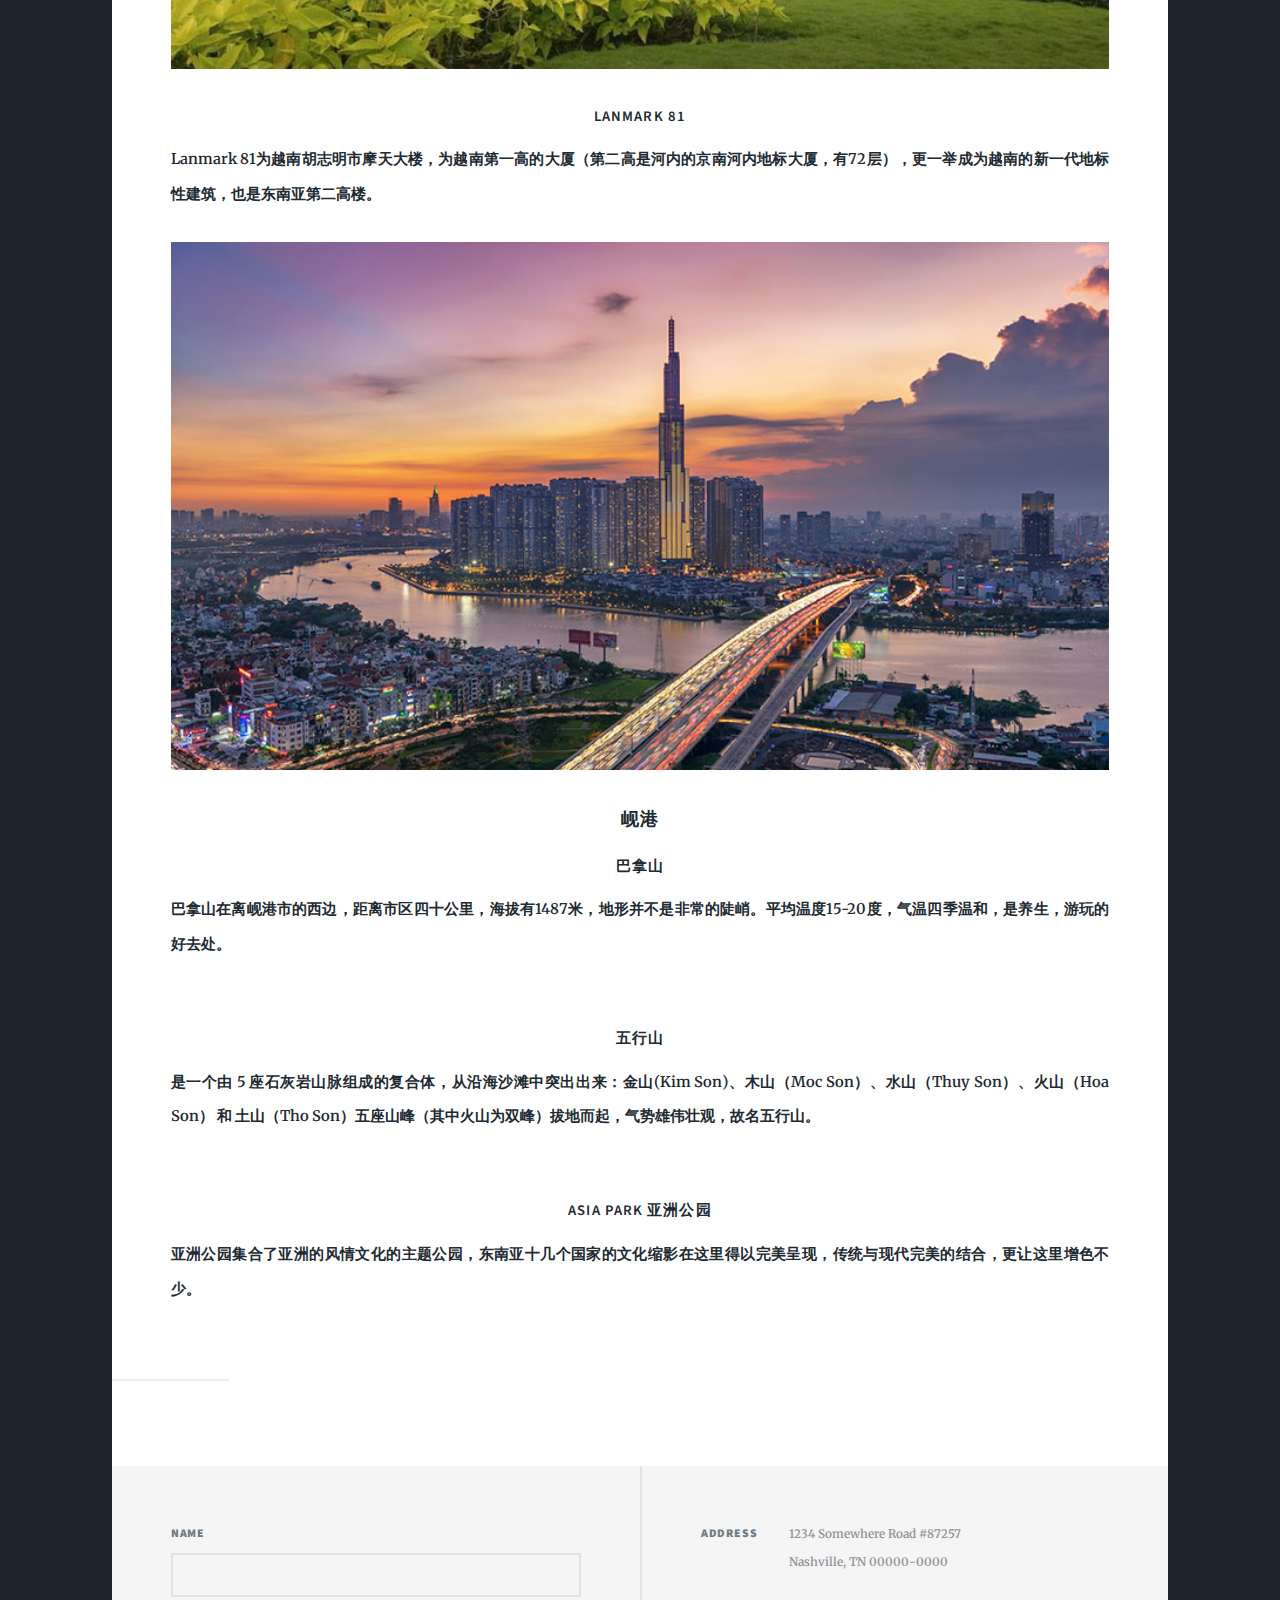
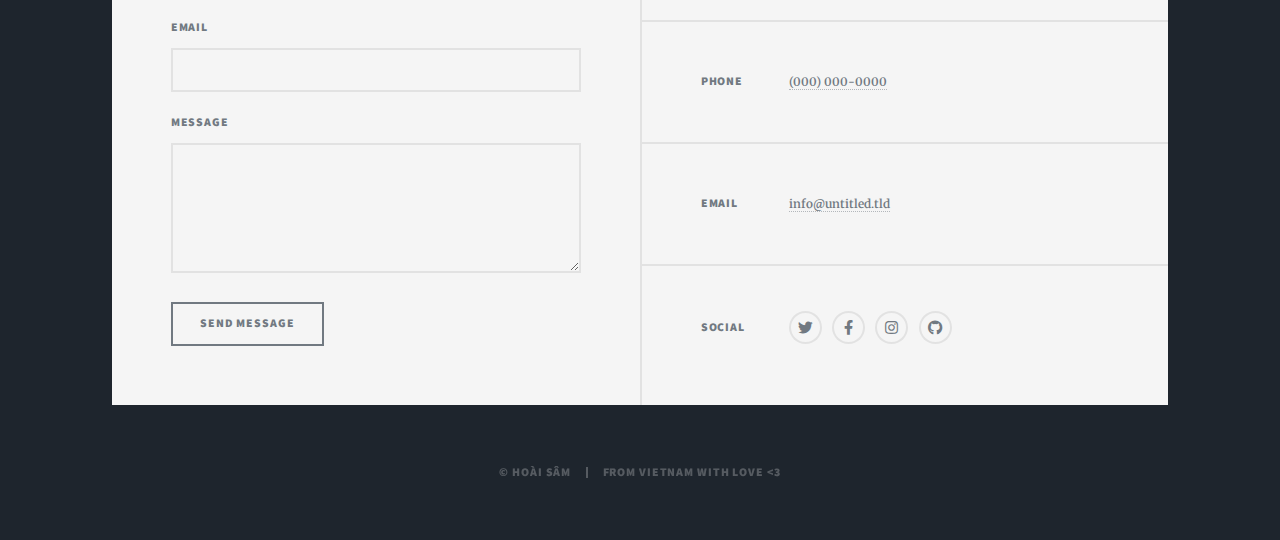
==== commit aa4e0cd9: "Update dulich.html" ====
--- a/dulich.html
+++ b/dulich.html
@@ -72,9 +72,10 @@
 								
 								<p>据越南国家旅游局（文化、体育和旅游部）称，2022年国外游客来越南旅游最多的是三个地点是河内、胡志明和岘港（统计数据基于来自 Google Destination Insights 旅行趋势追踪器的数据。）</p>
 								<h3><b>河内首都的三个景点</b></h3>
-								<p><b>文庙--国子监</b>
-文庙--国子监是越南首都河内最为丰富多样的遗迹群之一,位于升龙京城南边,分为两大部分,文庙用以供奉孔子,国子监是越南史上的第一所大学。
+								<h4><b>文庙--国子监</h4>
+									<p>文庙--国子监是越南首都河内最为丰富多样的遗迹群之一,位于升龙京城南边,分为两大部分,文庙用以供奉孔子,国子监是越南史上的第一所大学。
 </p>
+
 								<div><a class="image fit"><img src="images/vanmieu.jpeg" alt="" /></a></div>
 								<h4>还剑湖</h4>
 								<p>是越南首都河内众多大小湖泊中最著名的一个，还剑这个名字出现于15世纪初，与黎莱国王将神剑还给海龟的传说有关，湖岸四周树木青翠，浓荫如盖。湖水清澈如镜，幽雅娴静，平均水深 1.5 米左右。岸边伴有笔塔、和风塔、水榭等古建筑，水中有玉山祠、栖旭桥、镇波亭和龟塔等胜迹点缀。
@@ -97,7 +98,7 @@
 								<p>南北统一后，独立宫又改名统一宫, 是法国人统治越南期间于1868年初建成的，是典型的法式建筑。</p>
 								
 								
-								<div><a class="image fit"><img src="images/dinhdoclap.jpg" alt="" /></a></div>
+								<div><a class="image fit"><img src="images/dinhdoclap.jpeg" alt="" /></a></div>
 								<h4><b>滨城市场</b></h4>
 								<p>滨城市场是胡志明市最大的贸易市场, 在该市场里食品、日用品、工艺品无所不包, 各种纪念品也种类十分齐全。</p>
 								
@@ -106,6 +107,19 @@
 								<p>Lanmark 81为越南胡志明市摩天大楼，为越南第一高的大厦（第二高是河内的京南河内地标大厦，有72层），更一举成为越南的新一代地标性建筑，也是东南亚第二高楼。</p>
 								
 								<div><a class="image fit"><img src="images/landmark81.jpeg" alt="" /></a></div>
+								<h3><b>岘港</b></h3>
+								<h4><b>巴拿山</b></h4>
+								<p>巴拿山在离岘港市的西边，距离市区四十公里，海拔有1487米，地形并不是非常的陡峭。平均温度15-20度，气温四季温和，是养生，游玩的好去处。
+</p>
+								<div><a class="image fit"><img src="images/banahill.png" alt="" /></a></div>
+								<h4><b>五行山</b></h4>
+								<p>是一个由 5 座石灰岩山脉组成的复合体，从沿海沙滩中突出出来：金山(Kim Son)、木山（Moc Son）、水山（Thuy Son）、火山（Hoa Son） 和 土山（Tho Son）五座山峰（其中火山为双峰）拔地而起，气势雄伟壮观，故名五行山。
+</p>
+								<div><a class="image fit"><img src="images/nguhanhson.jpeg" alt="" /></a></div>
+								<h4><b>Asia Park 亚洲公园</b></h4>
+								<p>亚洲公园集合了亚洲的风情文化的主题公园，东南亚十几个国家的文化缩影在这里得以完美呈现，传统与现代完美的结合，更让这里增色不少。
+</p>
+								<div><a class="image fit"><img src="images/asiapark.jpeg" alt="" /></a></div>
 								
 							</article>
 						
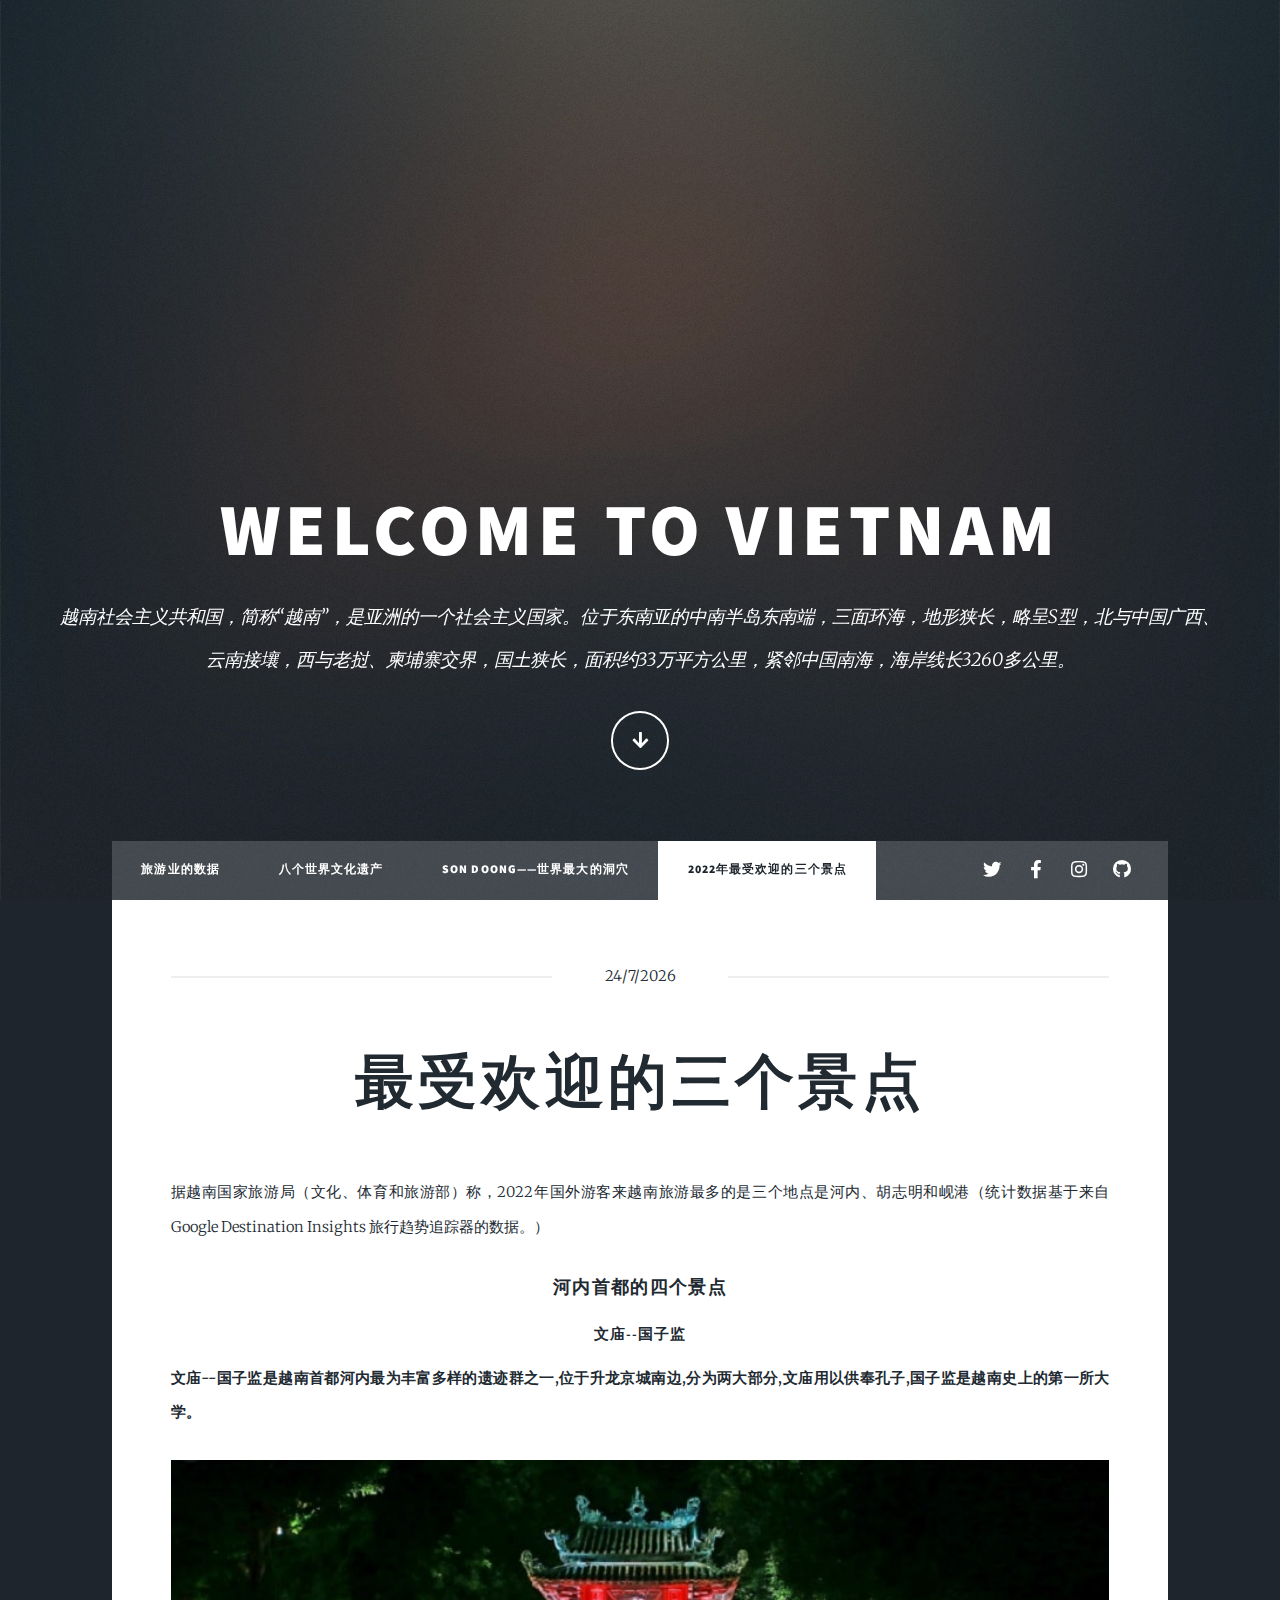
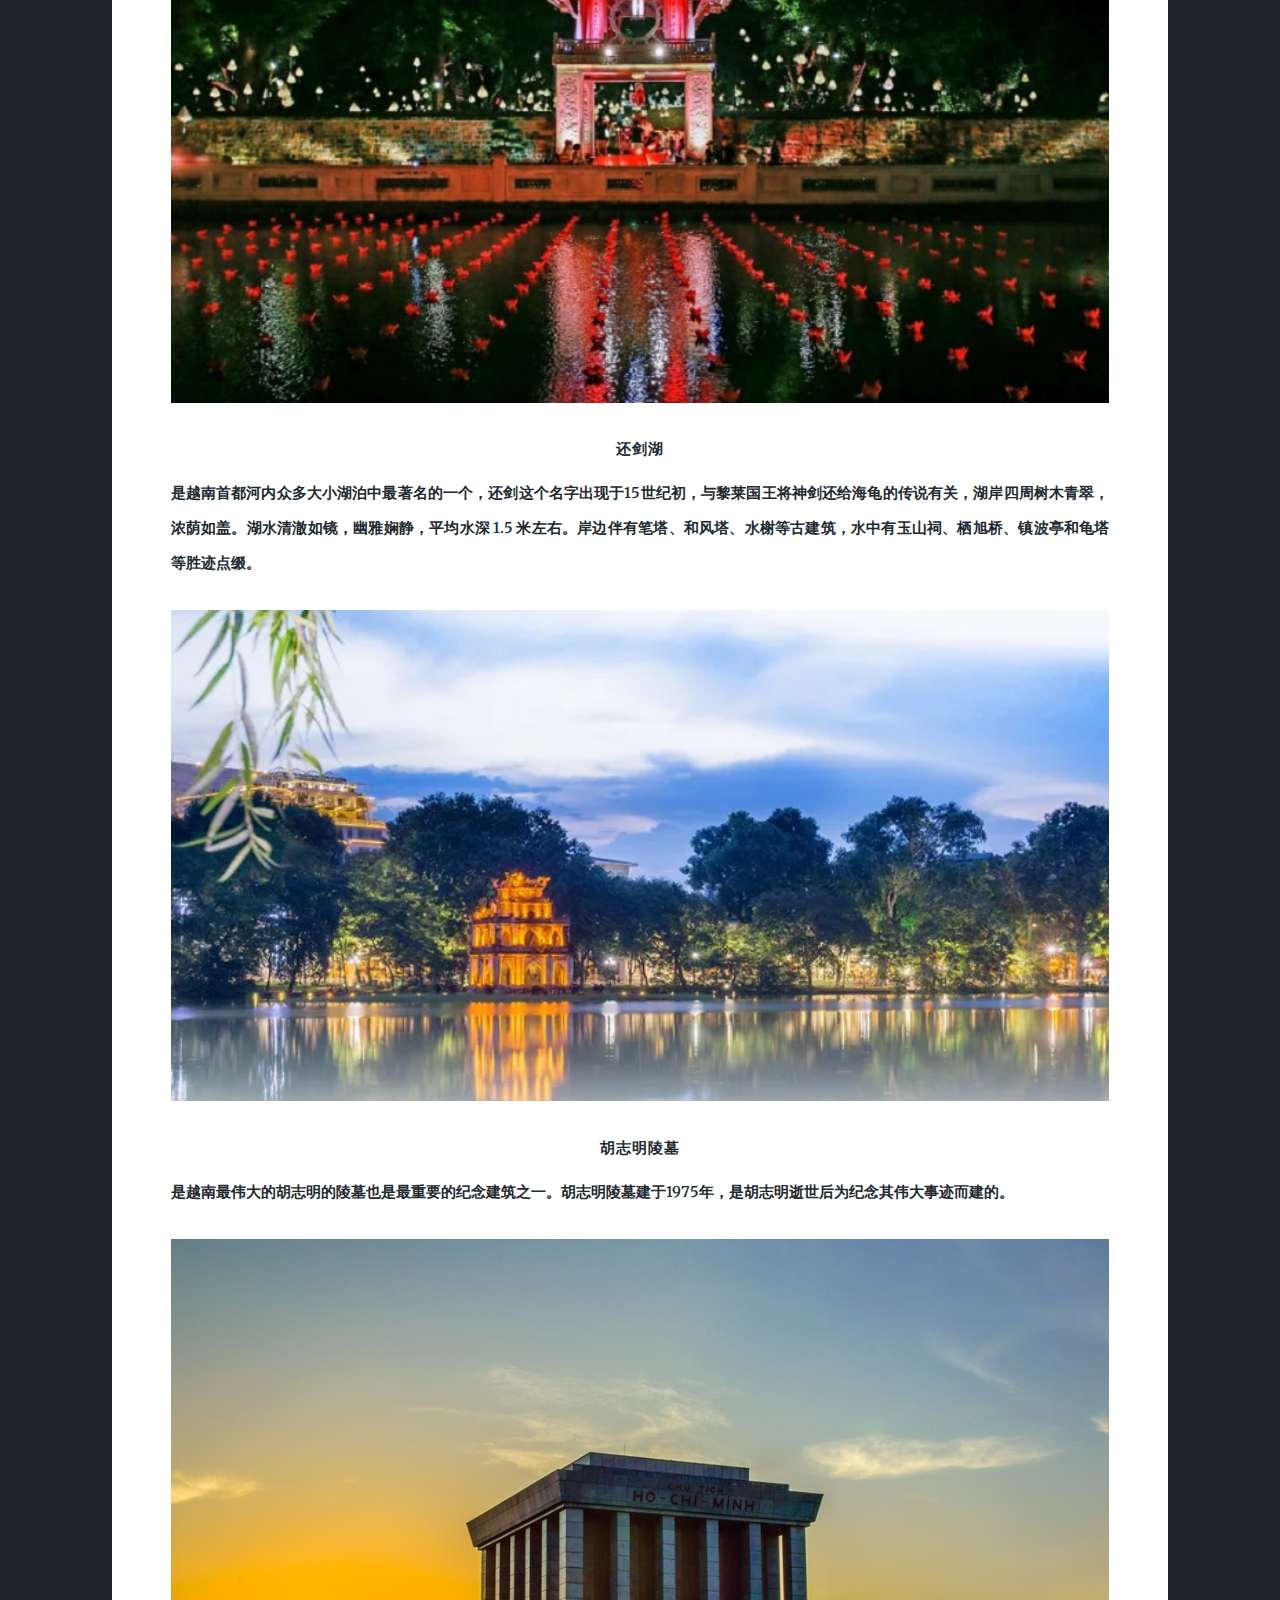
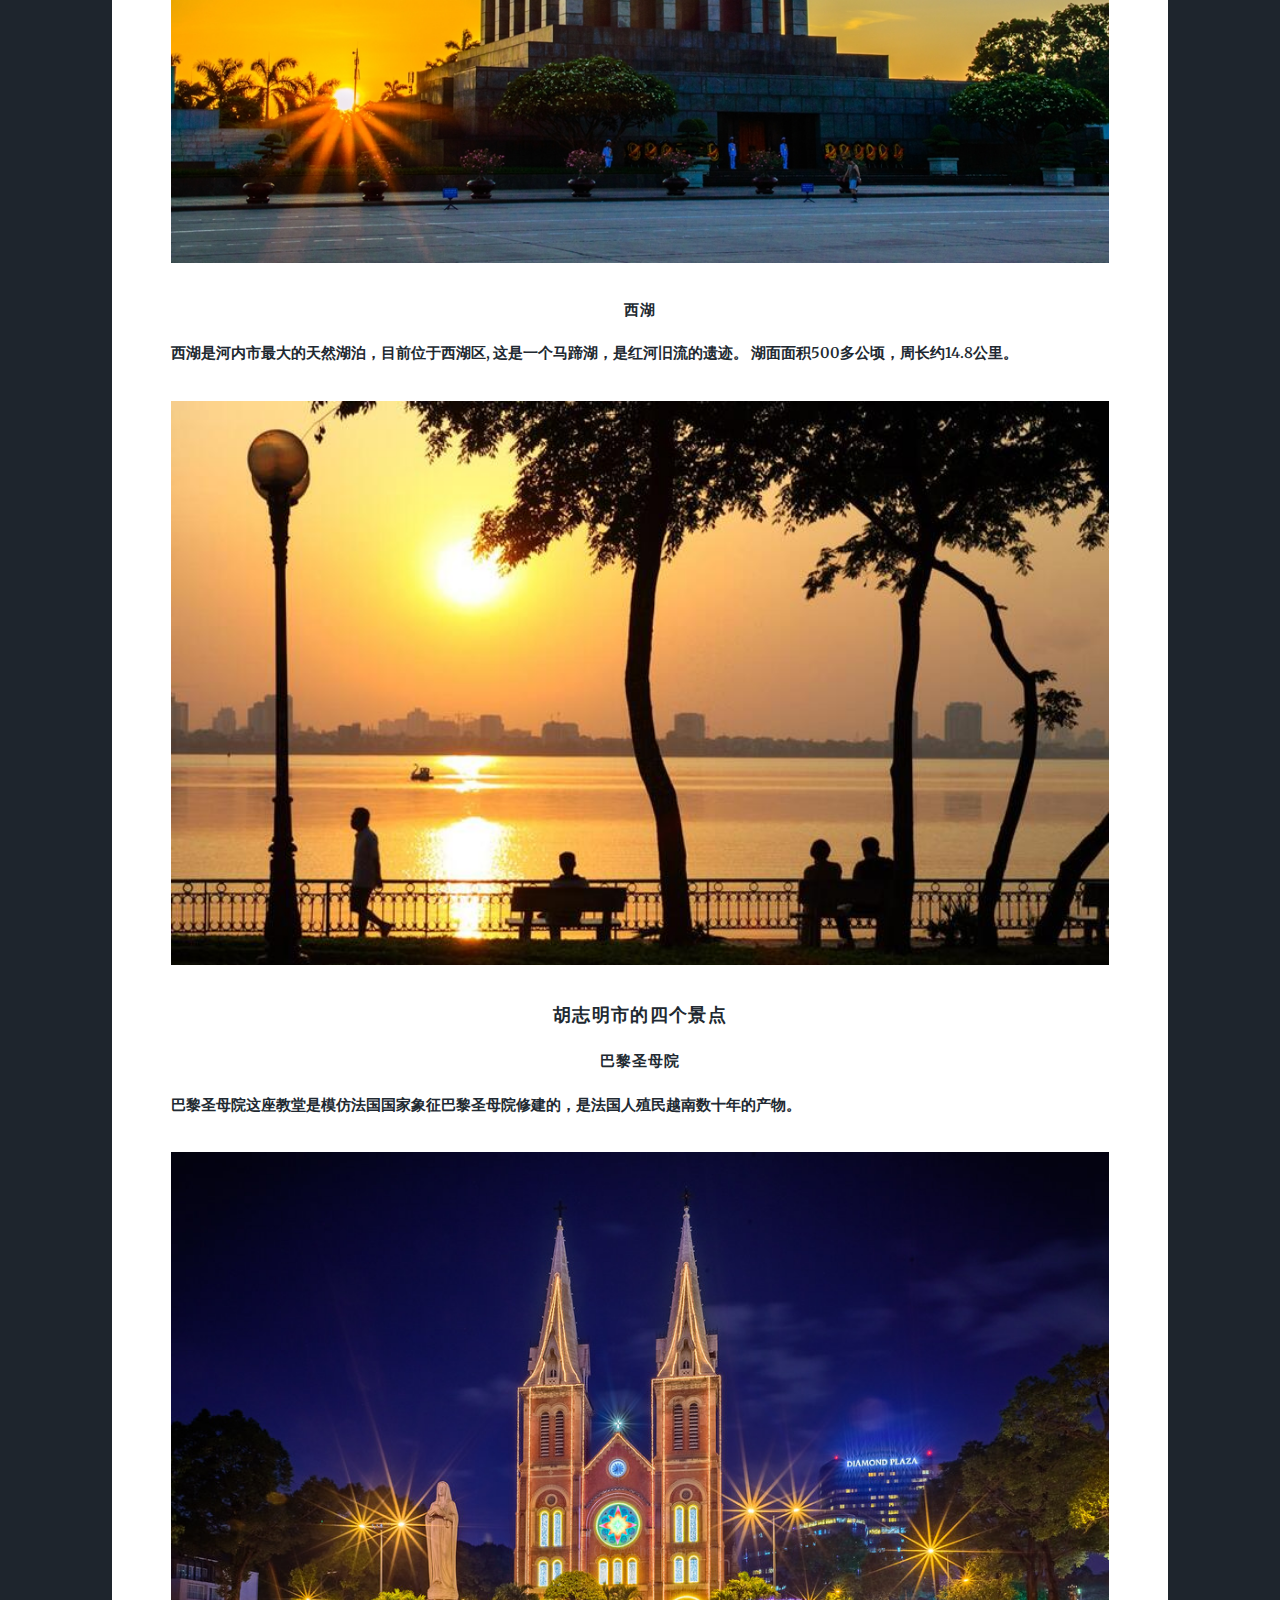
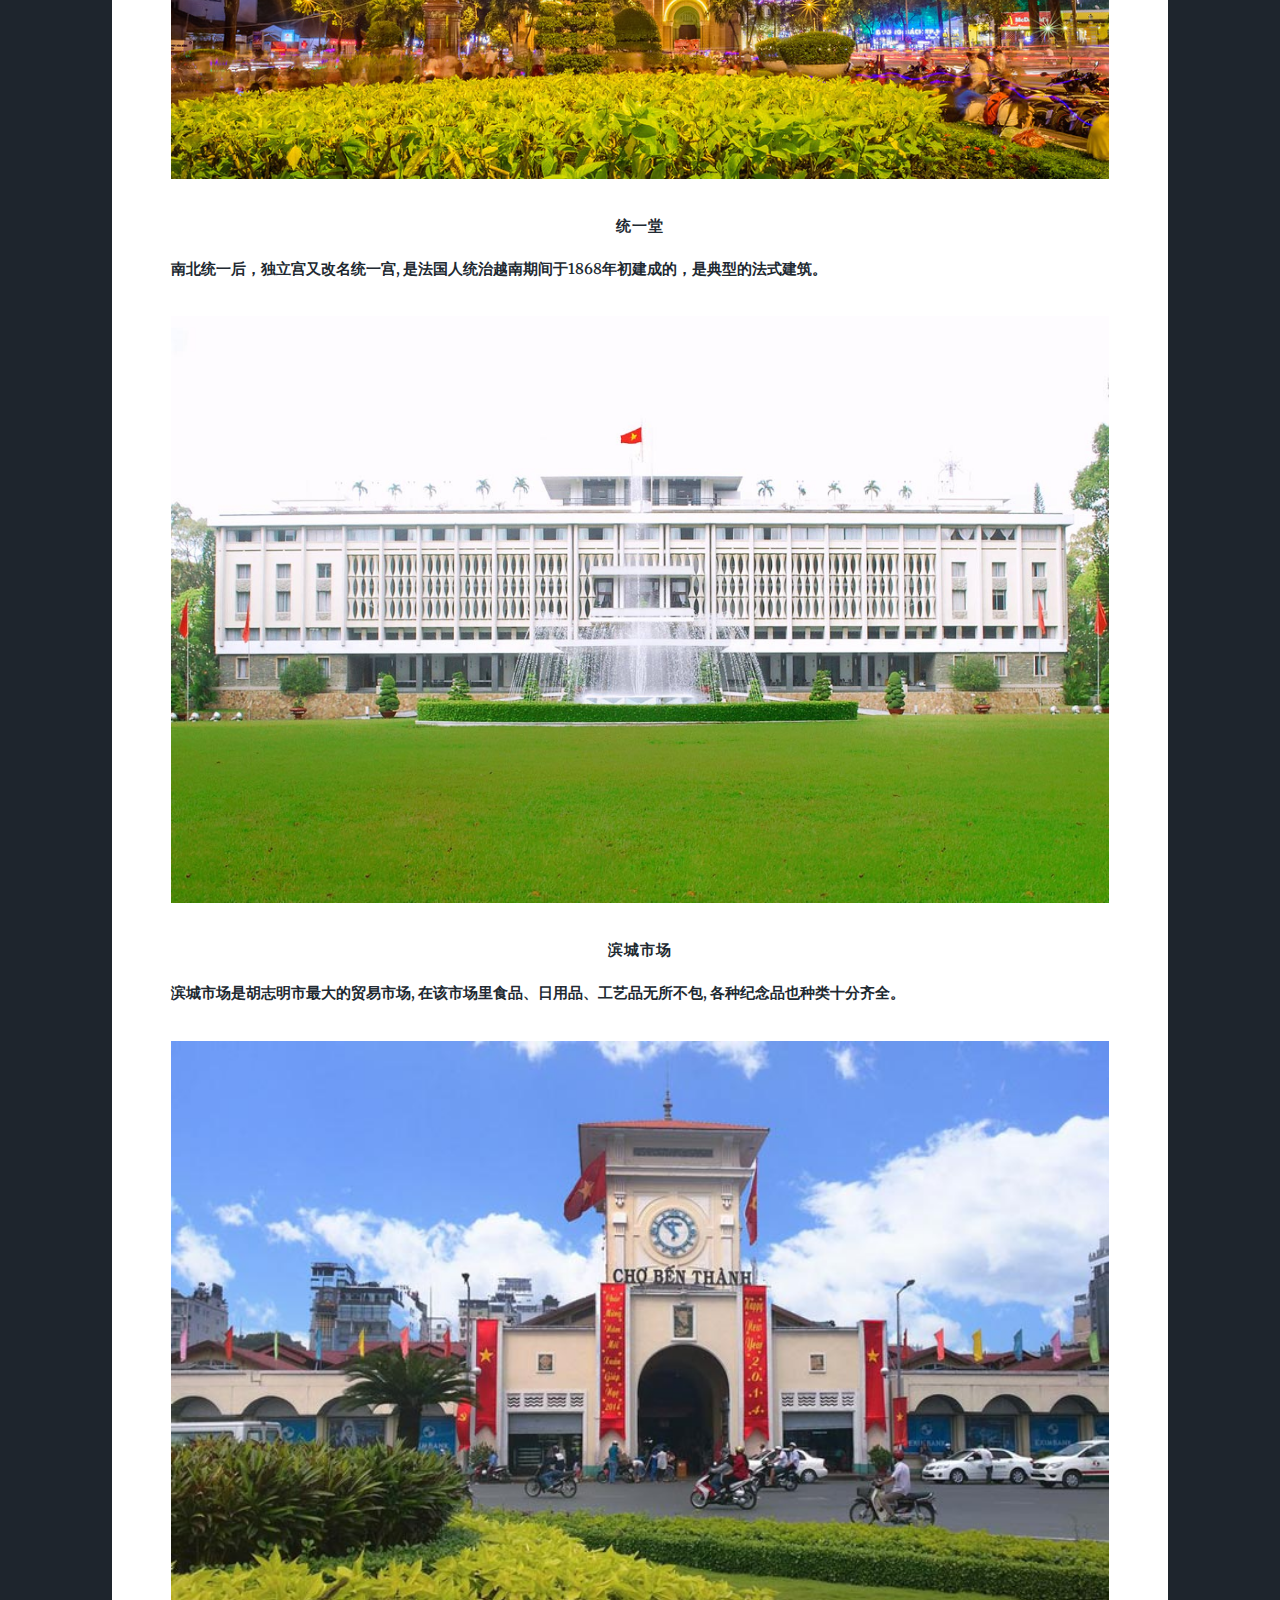
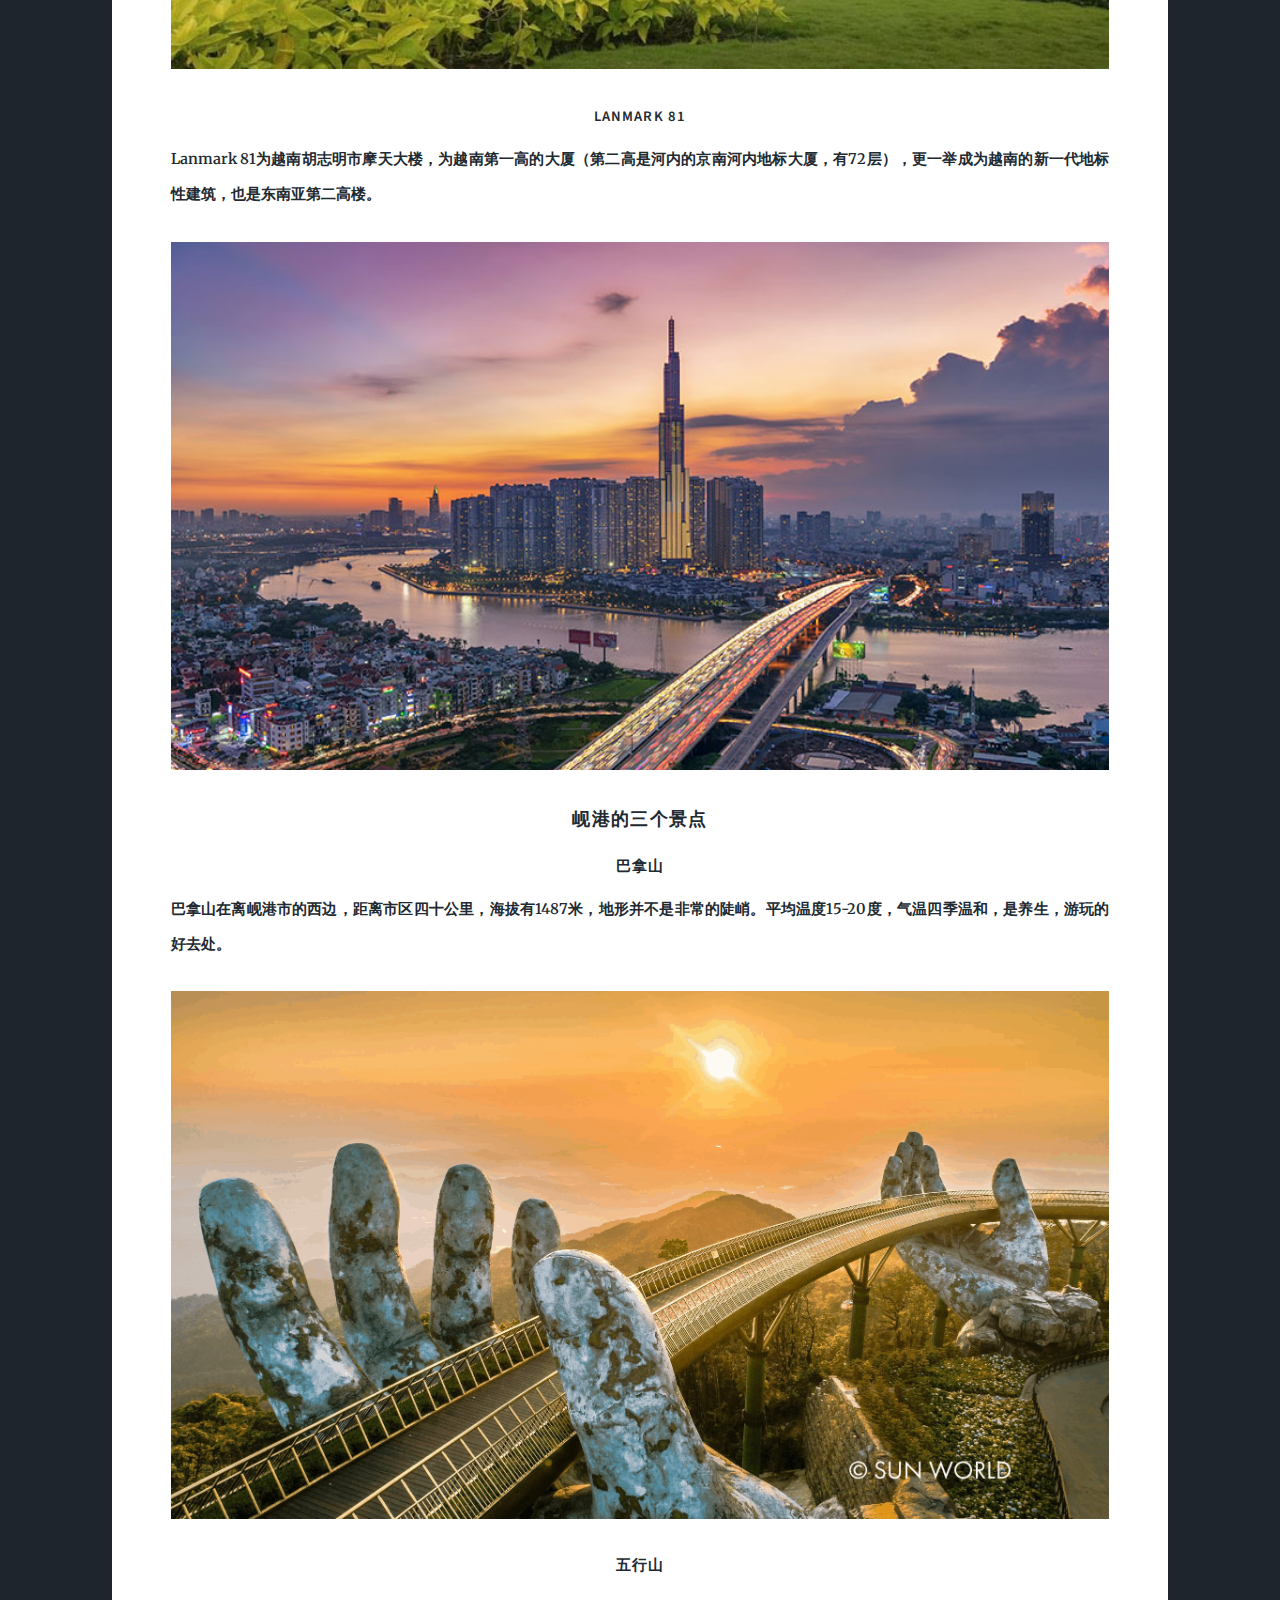
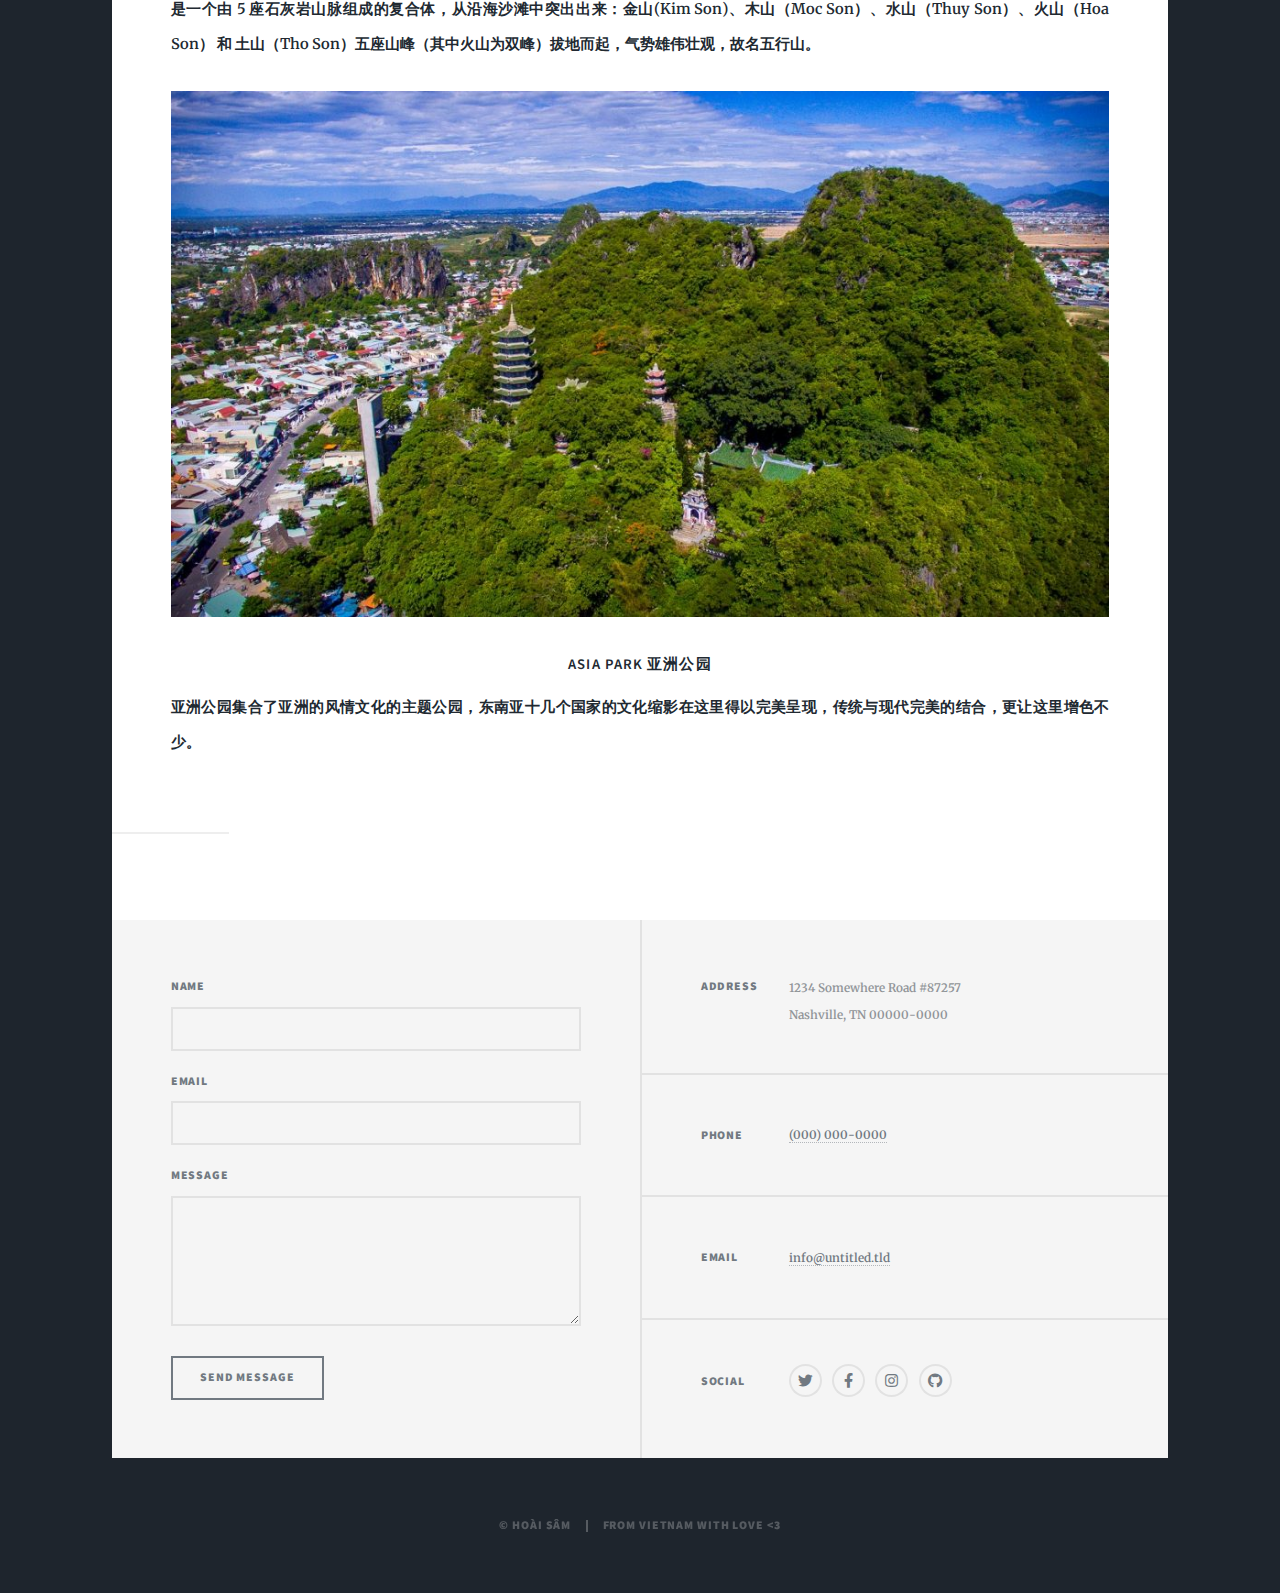
==== commit 83400f8a: "Update dulich.html" ====
--- a/dulich.html
+++ b/dulich.html
@@ -71,7 +71,7 @@
 								</header>
 								
 								<p>据越南国家旅游局（文化、体育和旅游部）称，2022年国外游客来越南旅游最多的是三个地点是河内、胡志明和岘港（统计数据基于来自 Google Destination Insights 旅行趋势追踪器的数据。）</p>
-								<h3><b>河内首都的三个景点</b></h3>
+								<h3><b>河内首都的四个景点</b></h3>
 								<h4><b>文庙--国子监</h4>
 									<p>文庙--国子监是越南首都河内最为丰富多样的遗迹群之一,位于升龙京城南边,分为两大部分,文庙用以供奉孔子,国子监是越南史上的第一所大学。
 </p>
@@ -89,7 +89,7 @@
 								<p>西湖是河内市最大的天然湖泊，目前位于西湖区, 这是一个马蹄湖，是红河旧流的遗迹。 湖面面积500多公顷，周长约14.8公里。
 </p>
 								<div><a class="image fit"><img src="images/hotay.jpeg" alt="" /></a></div>
-								<h3><b>胡志明市</b></h3>
+								<h3><b>胡志明市的四个景点</b></h3>
 								<h4><b>巴黎圣母院</b></h4>
 								<p>巴黎圣母院这座教堂是模仿法国国家象征巴黎圣母院修建的，是法国人殖民越南数十年的产物。
 </p>
@@ -107,7 +107,7 @@
 								<p>Lanmark 81为越南胡志明市摩天大楼，为越南第一高的大厦（第二高是河内的京南河内地标大厦，有72层），更一举成为越南的新一代地标性建筑，也是东南亚第二高楼。</p>
 								
 								<div><a class="image fit"><img src="images/landmark81.jpeg" alt="" /></a></div>
-								<h3><b>岘港</b></h3>
+								<h3><b>岘港的三个景点</b></h3>
 								<h4><b>巴拿山</b></h4>
 								<p>巴拿山在离岘港市的西边，距离市区四十公里，海拔有1487米，地形并不是非常的陡峭。平均温度15-20度，气温四季温和，是养生，游玩的好去处。
 </p>
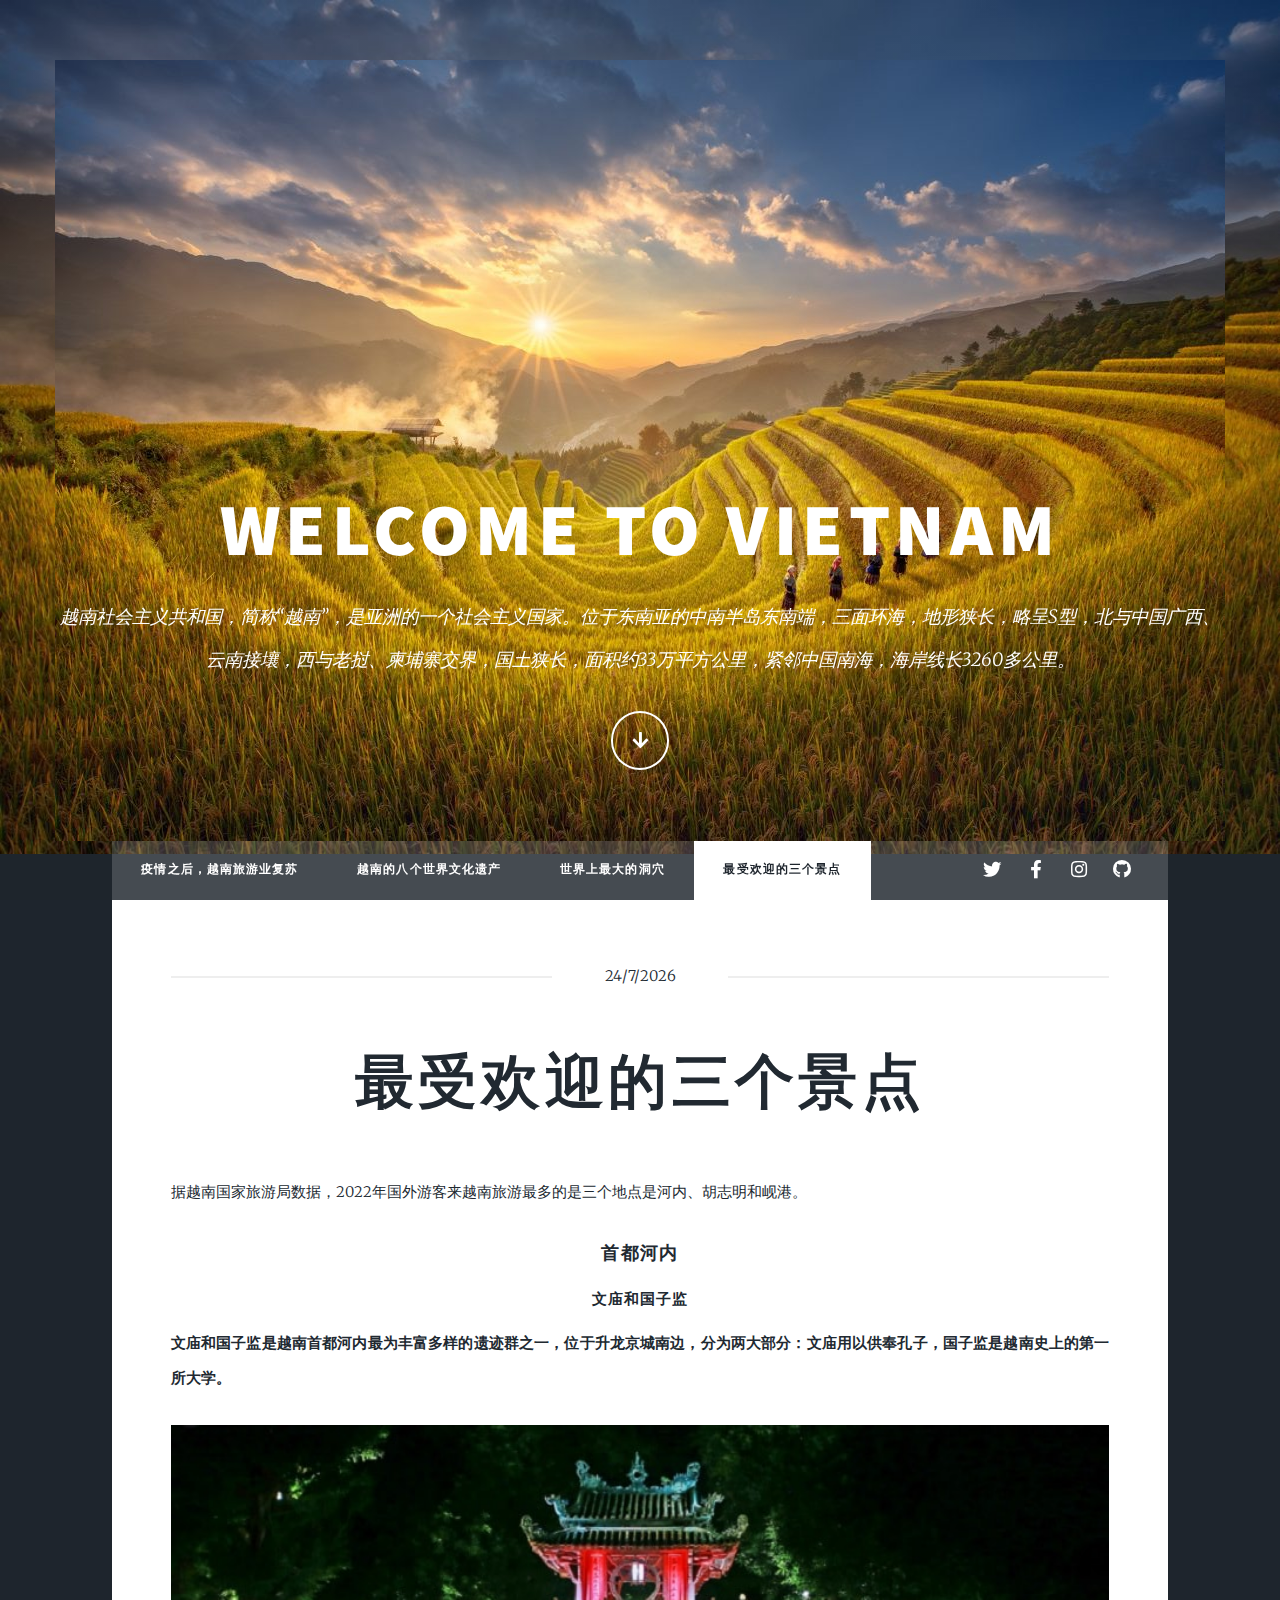
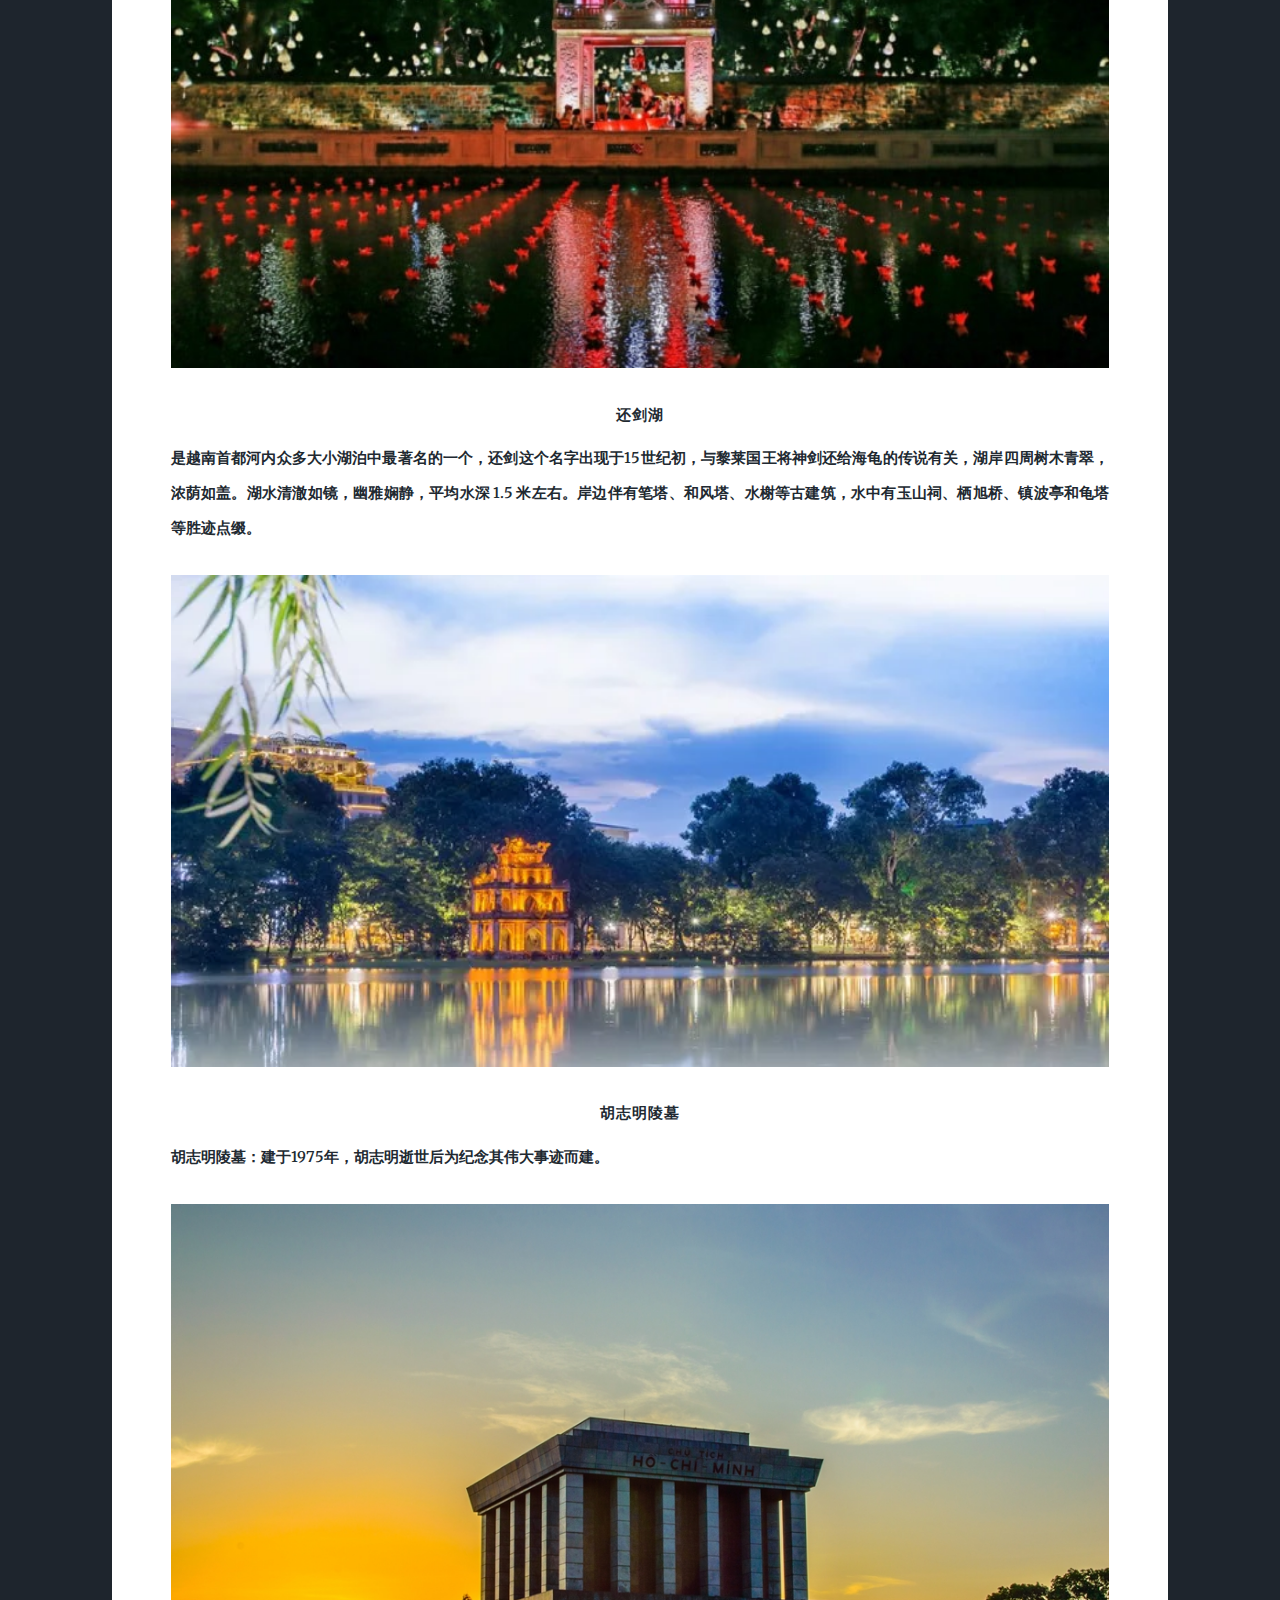
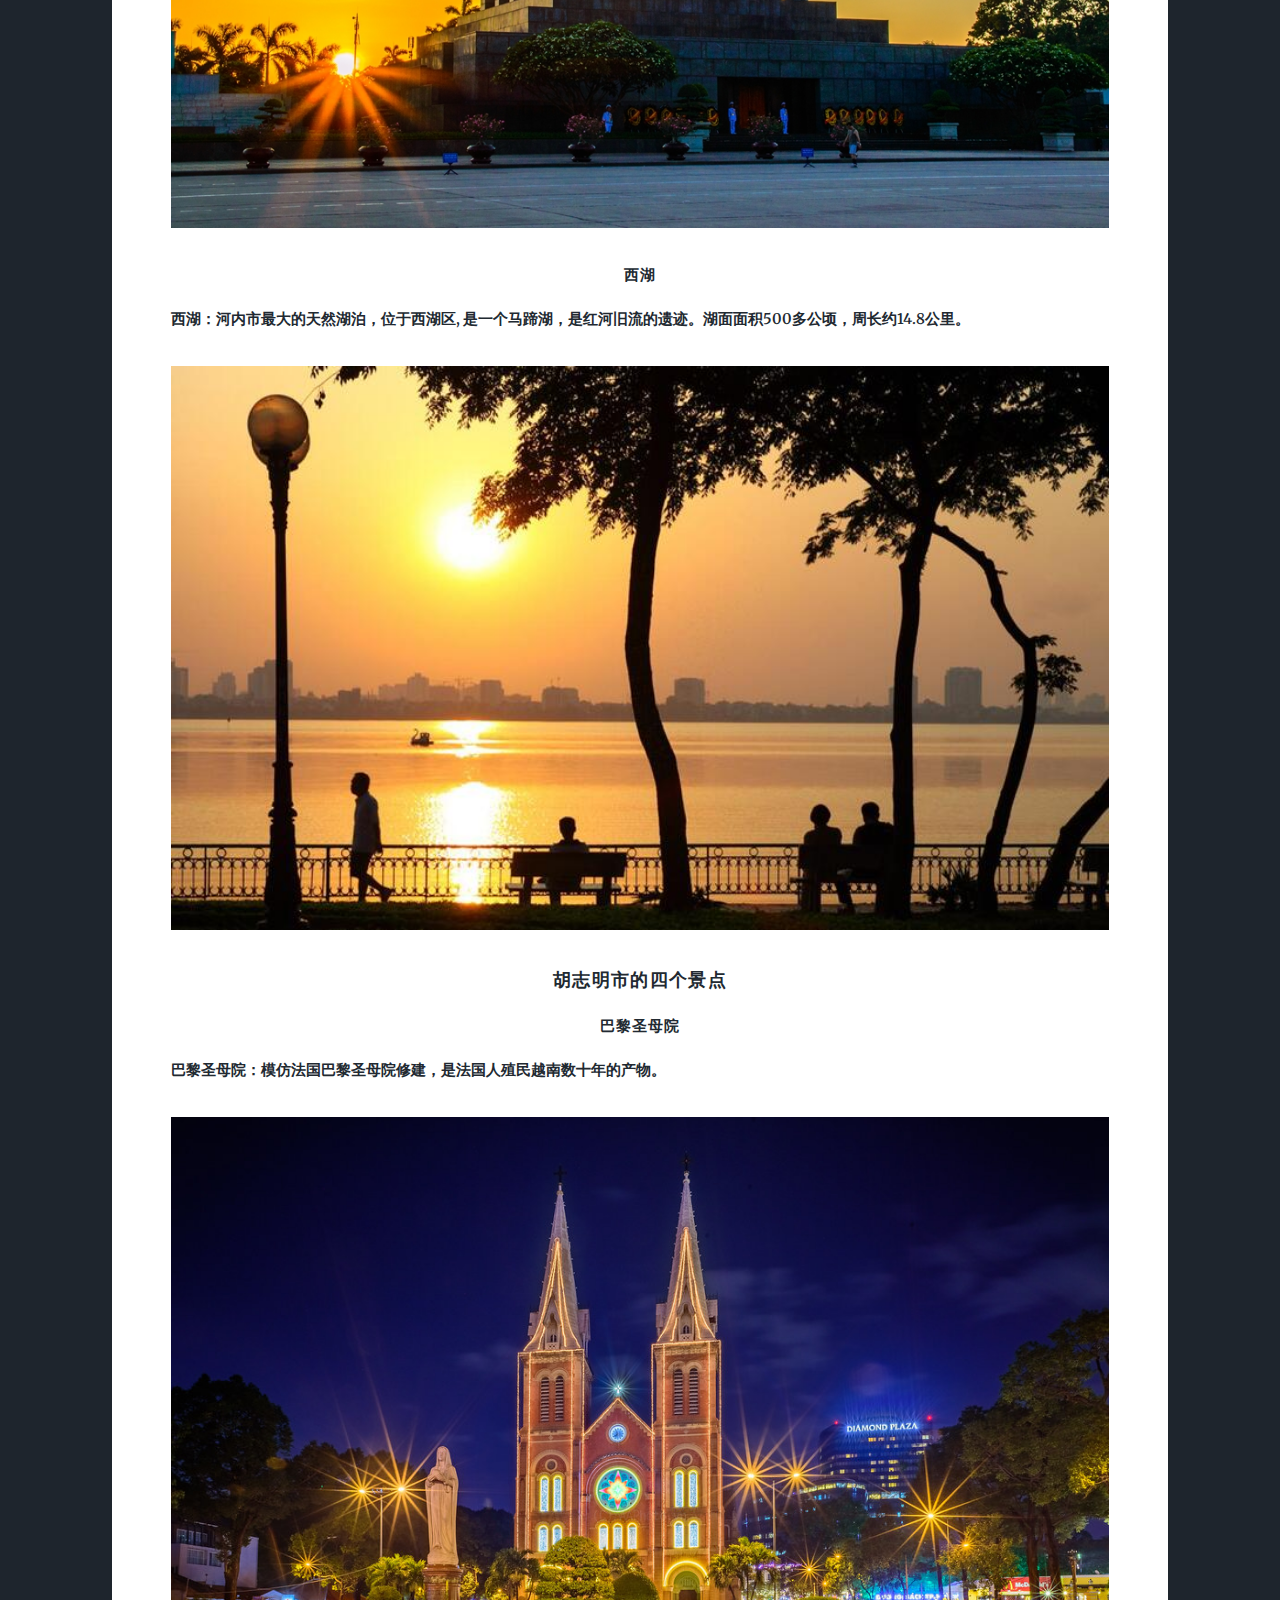
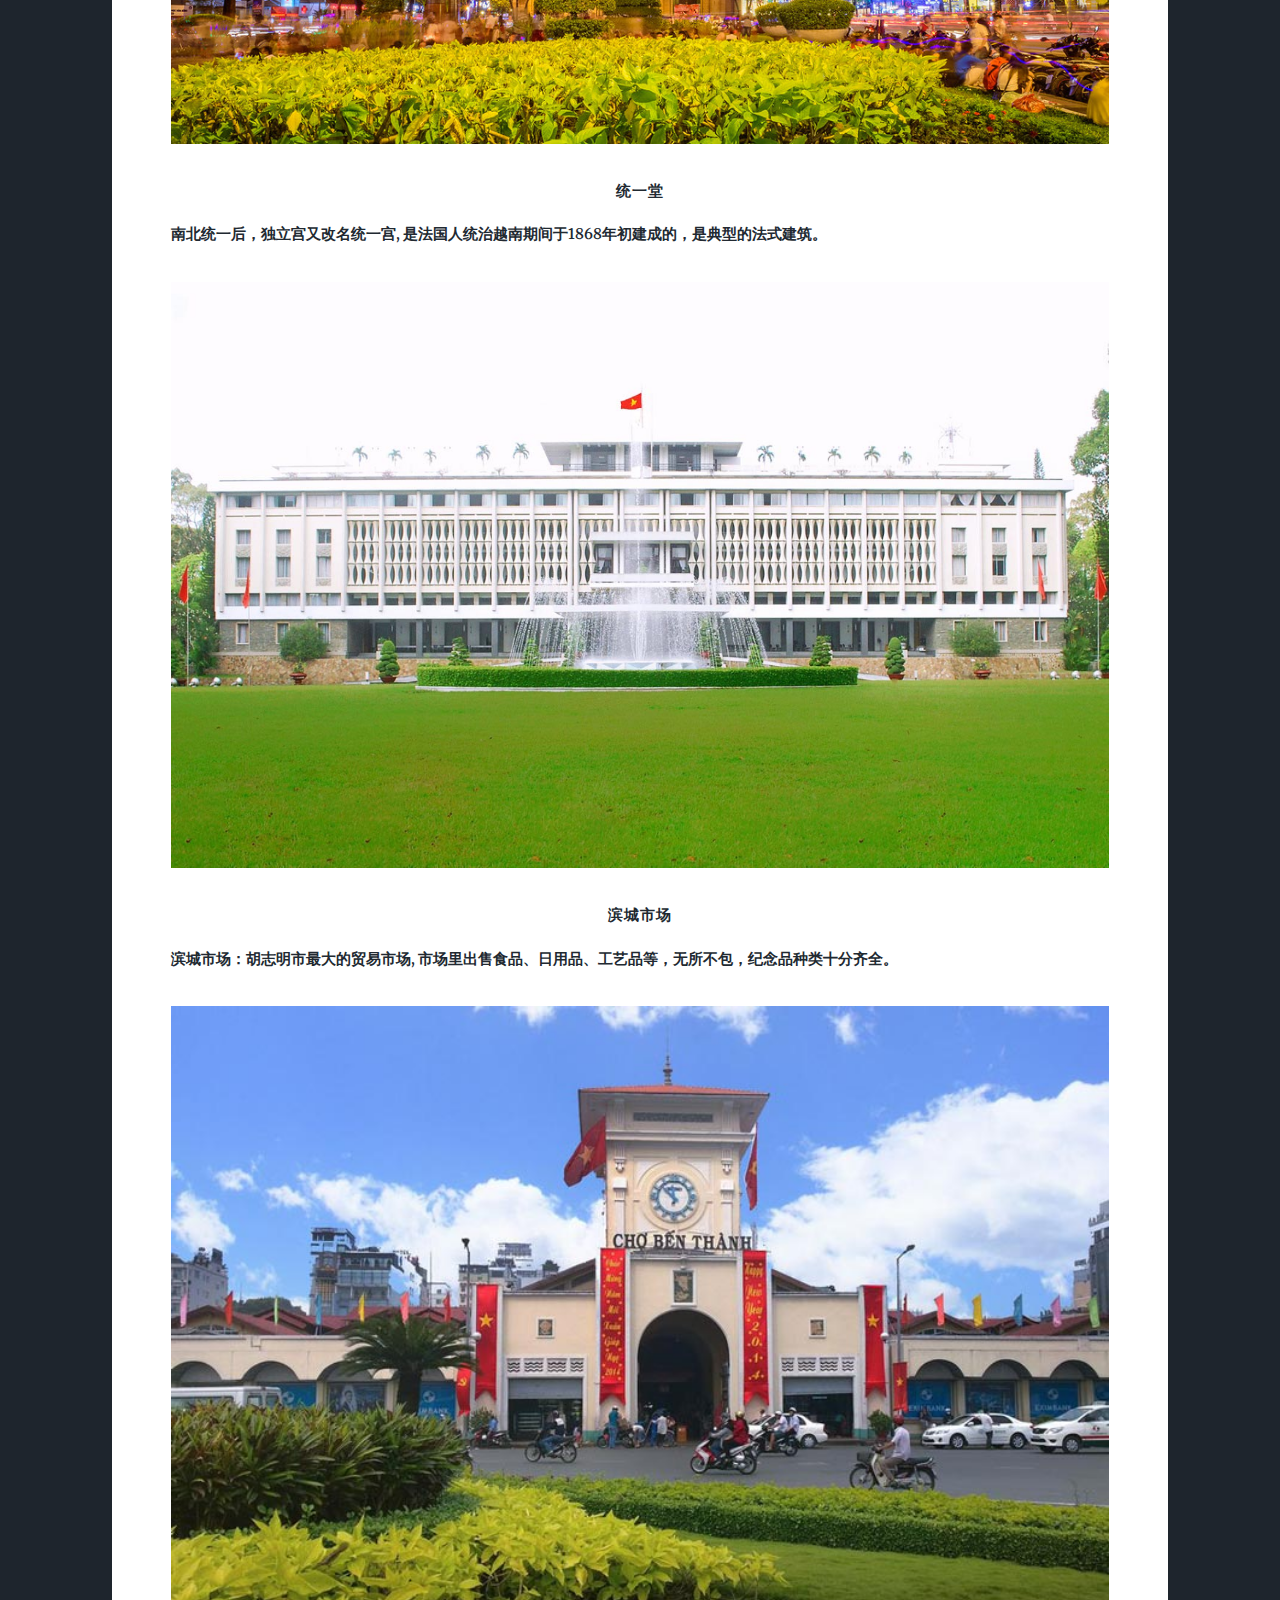
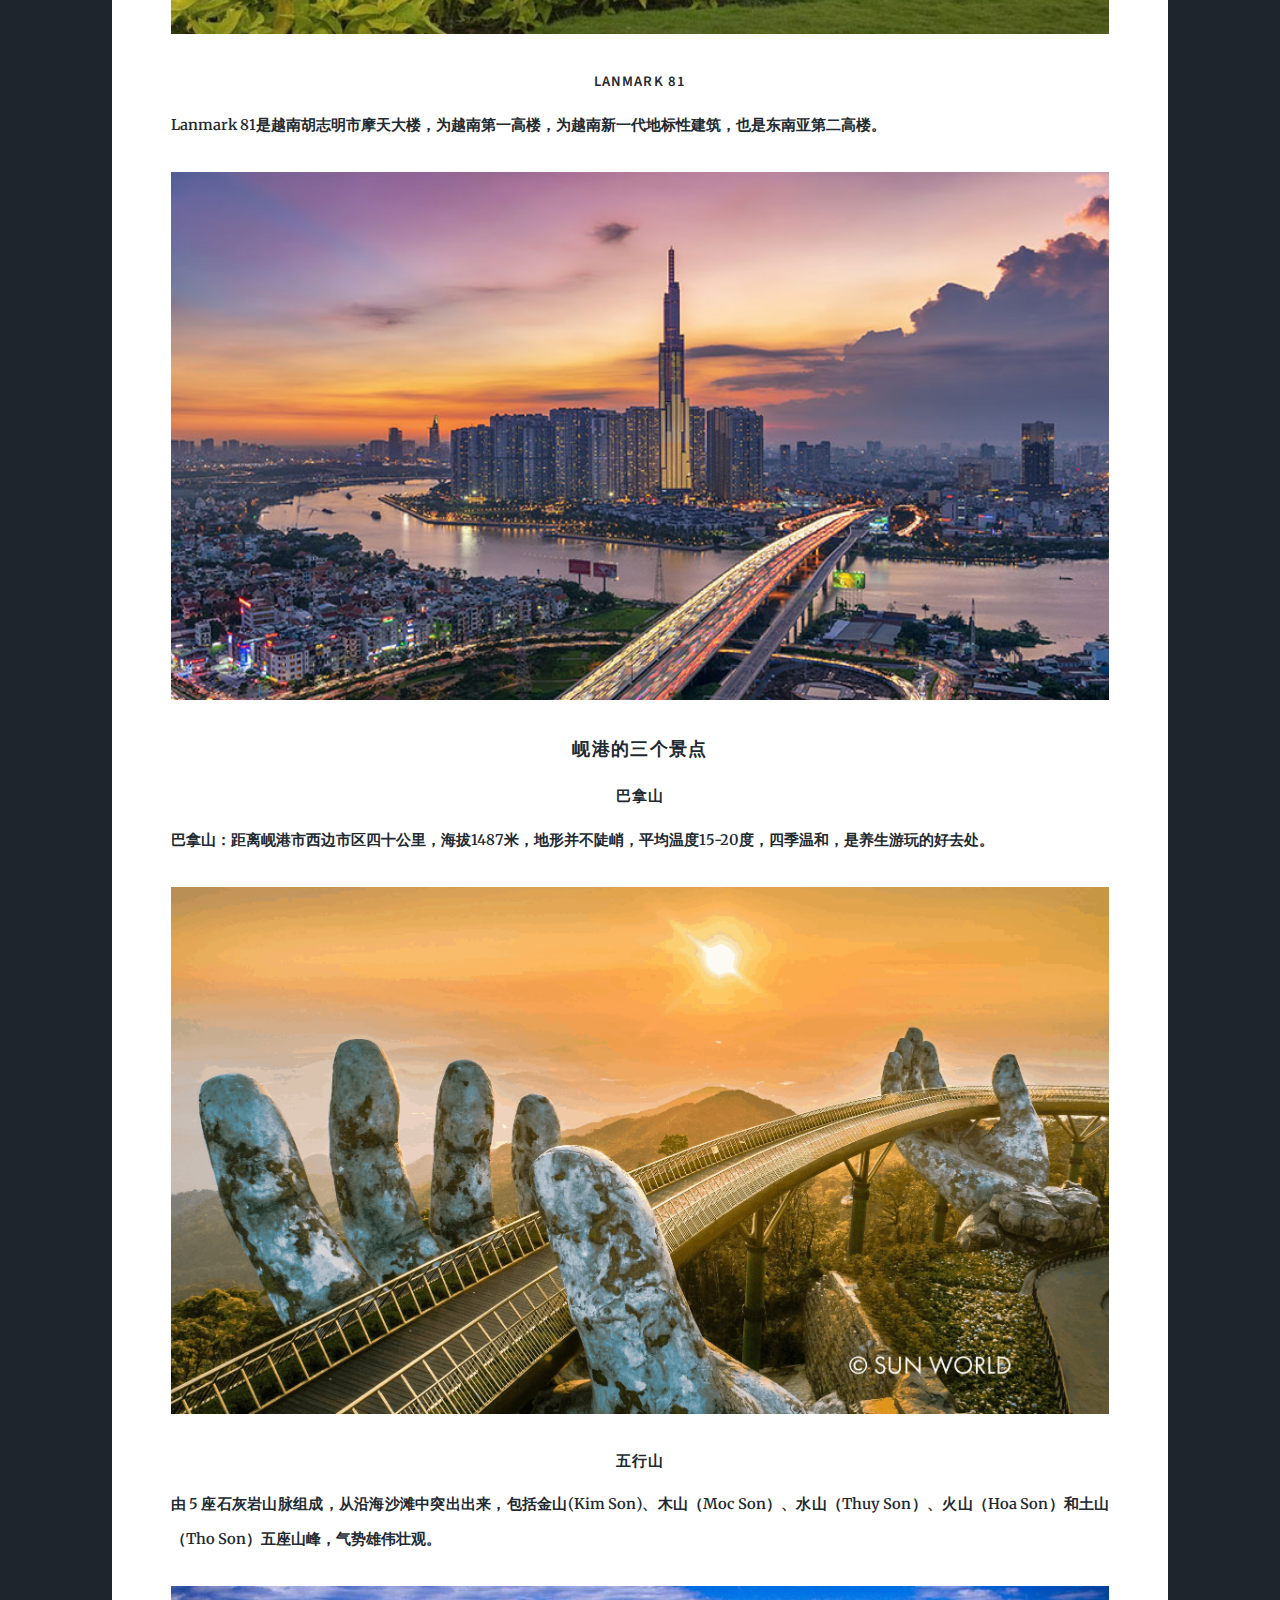
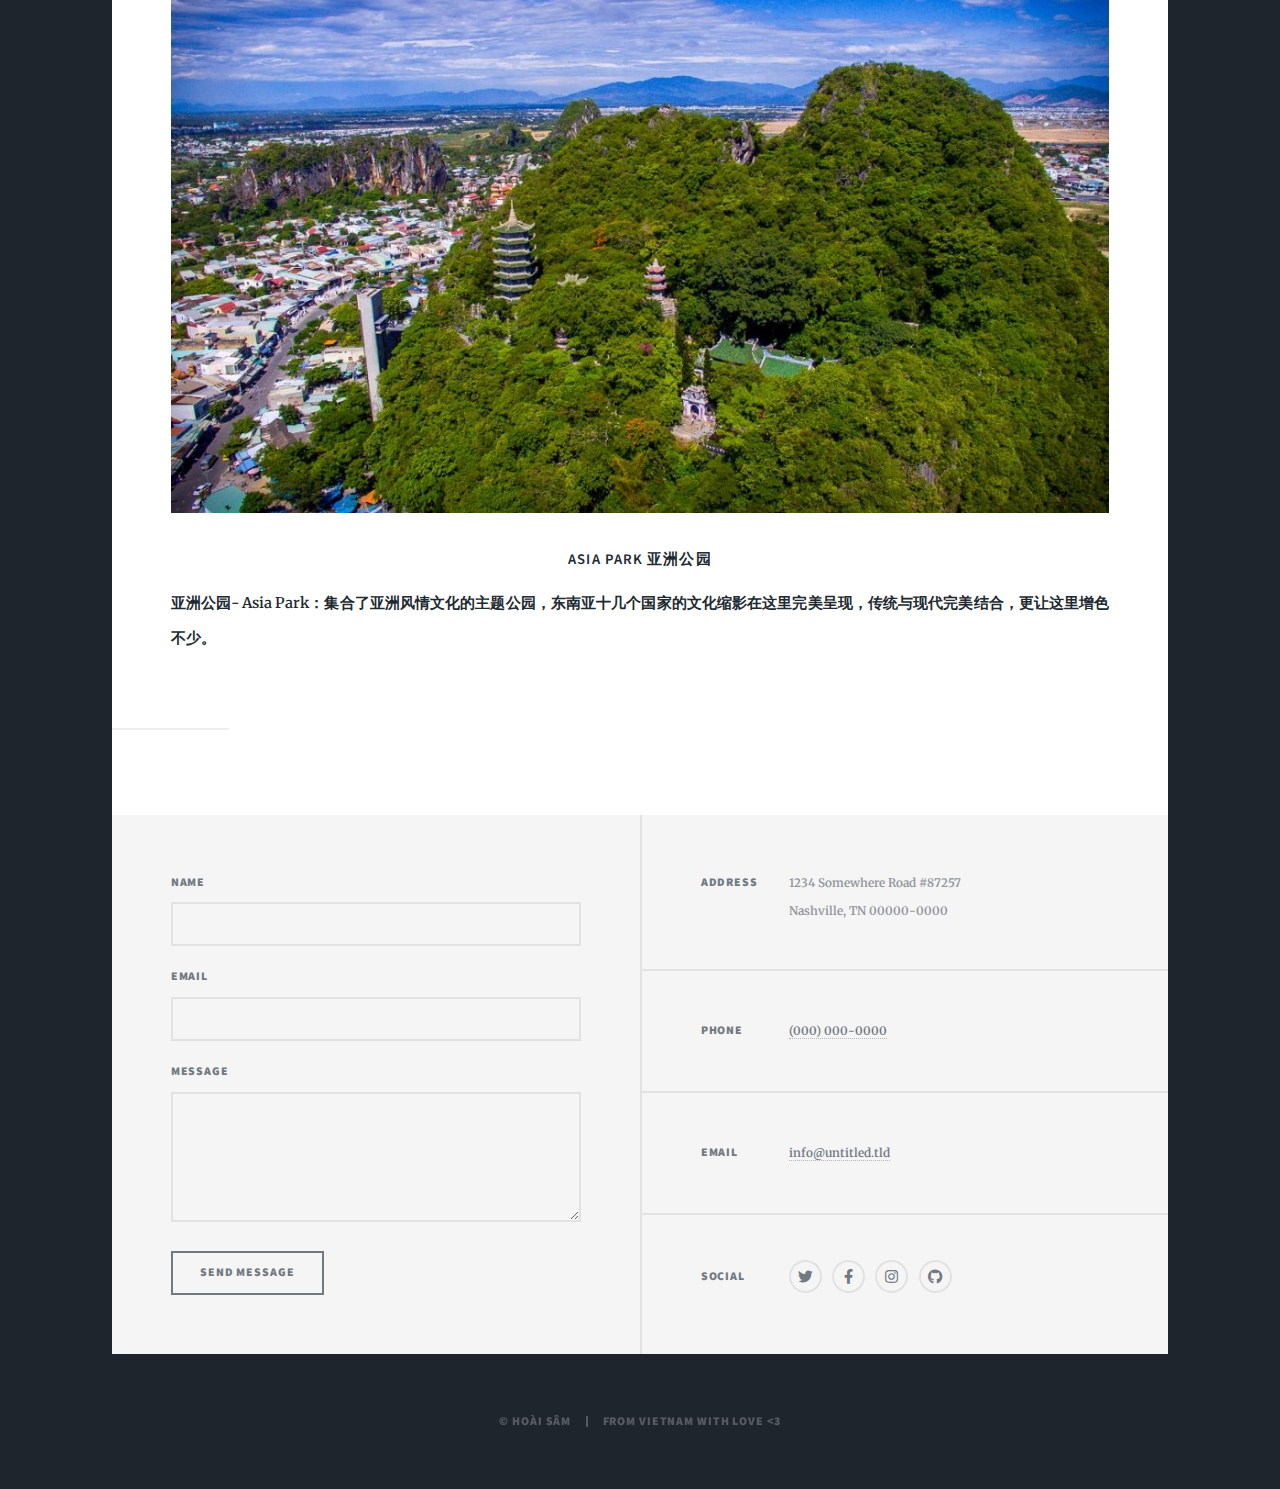
==== commit bfbf1944: "Update dulich.html" ====
--- a/dulich.html
+++ b/dulich.html
@@ -31,10 +31,10 @@
 				<!-- Nav -->
 					<nav id="nav">
 						<ul class="links">
-							<li ><a href="index.html">旅游业的数据</a></li>
-							<li ><a href="unesco.html">八个世界文化遗产</a></li>
-							<li ><a href="sondoong.html">Son Doong——世界最大的洞穴</a></li>
-							<li class="active"><a href="dulich.html">2022年最受欢迎的三个景点</a></li>
+							<li ><a href="index.html">疫情之后，越南旅游业复苏</a></li>
+							<li ><a href="unesco.html">越南的八个世界文化遗产</a></li>
+							<li ><a href="sondoong.html">世界上最大的洞穴</a></li>
+							<li class="active"><a href="dulich.html">最受欢迎的三个景点</a></li>
 						</ul>
 						<ul class="icons">
 							<li><a href="#" class="icon brands fa-twitter"><span class="label">Twitter</span></a></li>
@@ -70,10 +70,10 @@
 									
 								</header>
 								
-								<p>据越南国家旅游局（文化、体育和旅游部）称，2022年国外游客来越南旅游最多的是三个地点是河内、胡志明和岘港（统计数据基于来自 Google Destination Insights 旅行趋势追踪器的数据。）</p>
-								<h3><b>河内首都的四个景点</b></h3>
-								<h4><b>文庙--国子监</h4>
-									<p>文庙--国子监是越南首都河内最为丰富多样的遗迹群之一,位于升龙京城南边,分为两大部分,文庙用以供奉孔子,国子监是越南史上的第一所大学。
+								<p>据越南国家旅游局数据，2022年国外游客来越南旅游最多的是三个地点是河内、胡志明和岘港。</p>
+								<h3><b>首都河内</b></h3>
+								<h4><b>文庙和国子监</h4>
+									<p>文庙和国子监是越南首都河内最为丰富多样的遗迹群之一，位于升龙京城南边，分为两大部分：文庙用以供奉孔子，国子监是越南史上的第一所大学。
 </p>
 
 								<div><a class="image fit"><img src="images/vanmieu.jpeg" alt="" /></a></div>
@@ -82,16 +82,16 @@
 </p>
 								<div><a class="image fit"><img src="images/hoankiem.webp" alt="" /></a></div>
 									<h4>胡志明陵墓</h4>
-								<p>是越南最伟大的胡志明的陵墓也是最重要的纪念建筑之一。胡志明陵墓建于1975年，是胡志明逝世后为纪念其伟大事迹而建的。
+								<p>胡志明陵墓：建于1975年，胡志明逝世后为纪念其伟大事迹而建。
 </p>
 								<div><a class="image fit"><img src="images/langbac.jpeg" alt="" /></a></div>
 								<h4>西湖</h4>
-								<p>西湖是河内市最大的天然湖泊，目前位于西湖区, 这是一个马蹄湖，是红河旧流的遗迹。 湖面面积500多公顷，周长约14.8公里。
+								<p>西湖：河内市最大的天然湖泊，位于西湖区, 是一个马蹄湖，是红河旧流的遗迹。湖面面积500多公顷，周长约14.8公里。
 </p>
 								<div><a class="image fit"><img src="images/hotay.jpeg" alt="" /></a></div>
 								<h3><b>胡志明市的四个景点</b></h3>
 								<h4><b>巴黎圣母院</b></h4>
-								<p>巴黎圣母院这座教堂是模仿法国国家象征巴黎圣母院修建的，是法国人殖民越南数十年的产物。
+								<p>巴黎圣母院：模仿法国巴黎圣母院修建，是法国人殖民越南数十年的产物。
 </p>
 								<div><a class="image fit"><img src="images/ducba.jpeg" alt="" /></a></div>
 								<h4><b>统一堂</b></h4>
@@ -100,24 +100,24 @@
 								
 								<div><a class="image fit"><img src="images/dinhdoclap.jpeg" alt="" /></a></div>
 								<h4><b>滨城市场</b></h4>
-								<p>滨城市场是胡志明市最大的贸易市场, 在该市场里食品、日用品、工艺品无所不包, 各种纪念品也种类十分齐全。</p>
+								<p>滨城市场：胡志明市最大的贸易市场, 市场里出售食品、日用品、工艺品等，无所不包，纪念品种类十分齐全。</p>
 								
 								<div><a class="image fit"><img src="images/chobenthanh.jpeg" alt="" /></a></div>
 								<h4><b>Lanmark 81</b></h4>
-								<p>Lanmark 81为越南胡志明市摩天大楼，为越南第一高的大厦（第二高是河内的京南河内地标大厦，有72层），更一举成为越南的新一代地标性建筑，也是东南亚第二高楼。</p>
+								<p>Lanmark 81是越南胡志明市摩天大楼，为越南第一高楼，为越南新一代地标性建筑，也是东南亚第二高楼。</p>
 								
 								<div><a class="image fit"><img src="images/landmark81.jpeg" alt="" /></a></div>
 								<h3><b>岘港的三个景点</b></h3>
 								<h4><b>巴拿山</b></h4>
-								<p>巴拿山在离岘港市的西边，距离市区四十公里，海拔有1487米，地形并不是非常的陡峭。平均温度15-20度，气温四季温和，是养生，游玩的好去处。
+								<p>巴拿山：距离岘港市西边市区四十公里，海拔1487米，地形并不陡峭，平均温度15-20度，四季温和，是养生游玩的好去处。
 </p>
 								<div><a class="image fit"><img src="images/banahill.png" alt="" /></a></div>
 								<h4><b>五行山</b></h4>
-								<p>是一个由 5 座石灰岩山脉组成的复合体，从沿海沙滩中突出出来：金山(Kim Son)、木山（Moc Son）、水山（Thuy Son）、火山（Hoa Son） 和 土山（Tho Son）五座山峰（其中火山为双峰）拔地而起，气势雄伟壮观，故名五行山。
+								<p>由 5 座石灰岩山脉组成，从沿海沙滩中突出出来，包括金山(Kim Son)、木山（Moc Son）、水山（Thuy Son）、火山（Hoa Son）和土山（Tho Son）五座山峰，气势雄伟壮观。
 </p>
 								<div><a class="image fit"><img src="images/nguhanhson.jpeg" alt="" /></a></div>
 								<h4><b>Asia Park 亚洲公园</b></h4>
-								<p>亚洲公园集合了亚洲的风情文化的主题公园，东南亚十几个国家的文化缩影在这里得以完美呈现，传统与现代完美的结合，更让这里增色不少。
+								<p>亚洲公园- Asia Park：集合了亚洲风情文化的主题公园，东南亚十几个国家的文化缩影在这里完美呈现，传统与现代完美结合，更让这里增色不少。
 </p>
 								<div><a class="image fit"><img src="images/asiapark.jpeg" alt="" /></a></div>
 								
--- a/assets/css/main.css
+++ b/assets/css/main.css
@@ -1,4689 +1,4689 @@
-@import url(fontawesome-all.min.css);
-@import url("https://fonts.googleapis.com/css?family=Merriweather:300,700,300italic,700italic|Source+Sans+Pro:900");
-
+@import url(fontawesome-all.min.css);
+@import url("https://fonts.googleapis.com/css?family=Merriweather:300,700,300italic,700italic|Source+Sans+Pro:900");
+
 /*
 	Massively by HTML5 UP
 	html5up.net | @ajlkn
 	Free for personal and commercial use under the CCA 3.0 license (html5up.net/license)
-*/
-
-html, body, div, span, applet, object,
-iframe, h1, h2, h3, h4, h5, h6, p, blockquote,
-pre, a, abbr, acronym, address, big, cite,
-code, del, dfn, em, img, ins, kbd, q, s, samp,
-small, strike, strong, sub, sup, tt, var, b,
-u, i, center, dl, dt, dd, ol, ul, li, fieldset,
-form, label, legend, table, caption, tbody,
-tfoot, thead, tr, th, td, article, aside,
-canvas, details, embed, figure, figcaption,
-footer, header, hgroup, menu, nav, output, ruby,
-section, summary, time, mark, audio, video {
-	margin: 0;
-	padding: 0;
-	border: 0;
-	font-size: 100%;
-	font: inherit;
-	vertical-align: baseline;}
-
-article, aside, details, figcaption, figure,
-footer, header, hgroup, menu, nav, section {
-	display: block;}
-
-body {
-	line-height: 1;
-}
-
-ol, ul {
-	list-style: none;
-}
-
-blockquote, q {
-	quotes: none;
-}
-
-	blockquote:before, blockquote:after, q:before, q:after {
-		content: '';
-		content: none;
-	}
-
-table {
-	border-collapse: collapse;
-	border-spacing: 0;
-}
-
-body {
-	-webkit-text-size-adjust: none;
-}
-
-mark {
-	background-color: transparent;
-	color: inherit;
-}
-
-input::-moz-focus-inner {
-	border: 0;
-	padding: 0;
-}
-
-input, select, textarea {
-	-moz-appearance: none;
-	-webkit-appearance: none;
-	-ms-appearance: none;
-	appearance: none;
-}
-
-/* Basic */
-
-	@-ms-viewport {
-		width: device-width;
-	}
-
-	body {
-		-ms-overflow-style: scrollbar;
-	}
-
-	@media screen and (max-width: 480px) {
-
-		html, body {
-			min-width: 320px;
-		}
-
-	}
-
-	html {
-		box-sizing: border-box;
-	}
-
-	*, *:before, *:after {
-		box-sizing: inherit;
-	}
-
-	body {
-		background-color: #1e252d;
-	}
-
-		body.is-preload *, body.is-preload *:before, body.is-preload *:after {
-			-moz-animation: none !important;
-			-webkit-animation: none !important;
-			-ms-animation: none !important;
-			animation: none !important;
-			-moz-transition: none !important;
-			-webkit-transition: none !important;
-			-ms-transition: none !important;
-			transition: none !important;
-		}
-
-/* Type */
-
-	html {
-		font-size: 16pt;
-	}
-
-		@media screen and (max-width: 1680px) {
-
-			html {
-				font-size: 12pt;
-			}
-
-		}
-
-		@media screen and (max-width: 1280px) {
-
-			html {
-				font-size: 11pt;
-			}
-
-		}
-
-		@media screen and (max-width: 360px) {
-
-			html {
-				font-size: 10pt;
-			}
-
-		}
-
-	body {
-		color: #212931;
-	}
-
-	body, input, select, textarea {
-		font-family: "Merriweather", Georgia, serif;
-		font-weight: 300;
-		font-size: 1rem;
-		line-height: 2.375;
-	}
-
-	a {
-		-moz-transition: color 0.2s ease-in-out, background-color 0.2s ease-in-out, border-color 0.2s ease-in-out, box-shadow 0.2s ease-in-out;
-		-webkit-transition: color 0.2s ease-in-out, background-color 0.2s ease-in-out, border-color 0.2s ease-in-out, box-shadow 0.2s ease-in-out;
-		-ms-transition: color 0.2s ease-in-out, background-color 0.2s ease-in-out, border-color 0.2s ease-in-out, box-shadow 0.2s ease-in-out;
-		transition: color 0.2s ease-in-out, background-color 0.2s ease-in-out, border-color 0.2s ease-in-out, box-shadow 0.2s ease-in-out;
-		border-bottom: dotted 1px;
-		text-decoration: none;
-	}
-
-		a:hover {
-			border-bottom-color: transparent;
-		}
-
-	strong, b {
-		font-weight: 600;
-	}
-
-	em, i {
-		font-style: italic;
-	}
-
-	p {
-		text-align: justify;
-		margin: 0 0 2rem 0;
-	}
-
-	h1, h2, h3, h4, h5, h6 {
-		font-family: "Source Sans Pro", Helvetica, sans-serif;
-		font-weight: 900;
-		line-height: 1.5;
-		letter-spacing: 0.075em;
-		text-transform: uppercase;
-		margin: 0 0 1rem 0;
-	}
-
-		h1 a, h2 a, h3 a, h4 a, h5 a, h6 a {
-			border-bottom: 0;
-			color: inherit;
-			text-decoration: none;
-		}
-
-	h1 {
-		font-size: 4rem;
-		line-height: 1.1;
-		margin: 0 0 2rem 0;
-	}
-
-	h2 {
-		font-size: 1.75rem;
-		line-height: 1.3;
-		margin: 0 0 1.5rem 0;
-	}
-
-	h3 {
-		font-size: 1.25rem;
-		margin: 0 0 1.5rem 0;
-	}
-
-	h4 {
-		font-size: 1rem;
-	}
-
-	h5 {
-		font-size: 0.9rem;
-	}
-
-	h6 {
-		font-size: 0.8rem;
-	}
-
-	sub {
-		font-size: 0.8rem;
-		position: relative;
-		top: 0.5rem;
-	}
-
-	sup {
-		font-size: 0.8rem;
-		position: relative;
-		top: -0.5rem;
-	}
-
-	blockquote {
-		border-left: solid 4px;
-		font-style: italic;
-		margin: 0 0 2rem 0;
-		padding: 0.5rem 0 0.5rem 2rem;
-	}
-
-	code {
-		border: solid 2px;
-		font-family: "Courier New", monospace;
-		font-size: 0.9rem;
-		margin: 0 0.25rem;
-		padding: 0.25rem 0.65rem;
-	}
-
-	pre {
-		-webkit-overflow-scrolling: touch;
-		font-family: "Courier New", monospace;
-		font-size: 0.9rem;
-		margin: 0 0 2rem 0;
-	}
-
-		pre code {
-			display: block;
-			line-height: 1.75;
-			padding: 1rem 1.5rem;
-			overflow-x: auto;
-		}
-
-	hr {
-		border: 0;
-		border-bottom: solid 2px;
-		margin: 3rem 0;
-	}
-
-		hr.major {
-			margin: 5rem 0;
-		}
-
-	.align-left {
-		text-align: left;
-	}
-
-	.align-center {
-		text-align: center;
-	}
-
-	.align-right {
-		text-align: right;
-	}
-
-	input, select, textarea {
-		color: #212931;
-	}
-
-	a {
-		color: #212931;
-		border-bottom-color: rgba(33, 41, 49, 0.5);
-	}
-
-		a:hover {
-			border-bottom-color: transparent;
-			color: #18bfef !important;
-		}
-
-	strong, b {
-		color: #212931;
-	}
-
-	h1, h2, h3, h4, h5, h6 {
-		color: #212931;
-	}
-
-	blockquote {
-		border-left-color: #eeeeee;
-	}
-
-	code {
-		background: rgba(220, 220, 220, 0.25);
-		border-color: #eeeeee;
-	}
-
-	hr {
-		border-bottom-color: #eeeeee;
-	}
-
-/* Row */
-
-	.row {
-		display: flex;
-		flex-wrap: wrap;
-		box-sizing: border-box;
-		align-items: stretch;
-	}
-
-		.row > * {
-			box-sizing: border-box;
-		}
-
-		.row.gtr-uniform > * > :last-child {
-			margin-bottom: 0;
-		}
-
-		.row.aln-left {
-			justify-content: flex-start;
-		}
-
-		.row.aln-center {
-			justify-content: center;
-		}
-
-		.row.aln-right {
-			justify-content: flex-end;
-		}
-
-		.row.aln-top {
-			align-items: flex-start;
-		}
-
-		.row.aln-middle {
-			align-items: center;
-		}
-
-		.row.aln-bottom {
-			align-items: flex-end;
-		}
-
-		.row > .imp {
-			order: -1;
-		}
-
-		.row > .col-1 {
-			width: 8.33333%;
-		}
-
-		.row > .off-1 {
-			margin-left: 8.33333%;
-		}
-
-		.row > .col-2 {
-			width: 16.66667%;
-		}
-
-		.row > .off-2 {
-			margin-left: 16.66667%;
-		}
-
-		.row > .col-3 {
-			width: 25%;
-		}
-
-		.row > .off-3 {
-			margin-left: 25%;
-		}
-
-		.row > .col-4 {
-			width: 33.33333%;
-		}
-
-		.row > .off-4 {
-			margin-left: 33.33333%;
-		}
-
-		.row > .col-5 {
-			width: 41.66667%;
-		}
-
-		.row > .off-5 {
-			margin-left: 41.66667%;
-		}
-
-		.row > .col-6 {
-			width: 50%;
-		}
-
-		.row > .off-6 {
-			margin-left: 50%;
-		}
-
-		.row > .col-7 {
-			width: 58.33333%;
-		}
-
-		.row > .off-7 {
-			margin-left: 58.33333%;
-		}
-
-		.row > .col-8 {
-			width: 66.66667%;
-		}
-
-		.row > .off-8 {
-			margin-left: 66.66667%;
-		}
-
-		.row > .col-9 {
-			width: 75%;
-		}
-
-		.row > .off-9 {
-			margin-left: 75%;
-		}
-
-		.row > .col-10 {
-			width: 83.33333%;
-		}
-
-		.row > .off-10 {
-			margin-left: 83.33333%;
-		}
-
-		.row > .col-11 {
-			width: 91.66667%;
-		}
-
-		.row > .off-11 {
-			margin-left: 91.66667%;
-		}
-
-		.row > .col-12 {
-			width: 100%;
-		}
-
-		.row > .off-12 {
-			margin-left: 100%;
-		}
-
-		.row.gtr-0 {
-			margin-top: 0;
-			margin-left: 0rem;
-		}
-
-			.row.gtr-0 > * {
-				padding: 0 0 0 0rem;
-			}
-
-			.row.gtr-0.gtr-uniform {
-				margin-top: 0rem;
-			}
-
-				.row.gtr-0.gtr-uniform > * {
-					padding-top: 0rem;
-				}
-
-		.row.gtr-25 {
-			margin-top: 0;
-			margin-left: -0.375rem;
-		}
-
-			.row.gtr-25 > * {
-				padding: 0 0 0 0.375rem;
-			}
-
-			.row.gtr-25.gtr-uniform {
-				margin-top: -0.375rem;
-			}
-
-				.row.gtr-25.gtr-uniform > * {
-					padding-top: 0.375rem;
-				}
-
-		.row.gtr-50 {
-			margin-top: 0;
-			margin-left: -0.75rem;
-		}
-
-			.row.gtr-50 > * {
-				padding: 0 0 0 0.75rem;
-			}
-
-			.row.gtr-50.gtr-uniform {
-				margin-top: -0.75rem;
-			}
-
-				.row.gtr-50.gtr-uniform > * {
-					padding-top: 0.75rem;
-				}
-
-		.row {
-			margin-top: 0;
-			margin-left: -1.5rem;
-		}
-
-			.row > * {
-				padding: 0 0 0 1.5rem;
-			}
-
-			.row.gtr-uniform {
-				margin-top: -1.5rem;
-			}
-
-				.row.gtr-uniform > * {
-					padding-top: 1.5rem;
-				}
-
-		.row.gtr-150 {
-			margin-top: 0;
-			margin-left: -2.25rem;
-		}
-
-			.row.gtr-150 > * {
-				padding: 0 0 0 2.25rem;
-			}
-
-			.row.gtr-150.gtr-uniform {
-				margin-top: -2.25rem;
-			}
-
-				.row.gtr-150.gtr-uniform > * {
-					padding-top: 2.25rem;
-				}
-
-		.row.gtr-200 {
-			margin-top: 0;
-			margin-left: -3rem;
-		}
-
-			.row.gtr-200 > * {
-				padding: 0 0 0 3rem;
-			}
-
-			.row.gtr-200.gtr-uniform {
-				margin-top: -3rem;
-			}
-
-				.row.gtr-200.gtr-uniform > * {
-					padding-top: 3rem;
-				}
-
-		@media screen and (max-width: 1680px) {
-
-			.row {
-				display: flex;
-				flex-wrap: wrap;
-				box-sizing: border-box;
-				align-items: stretch;
-			}
-
-				.row > * {
-					box-sizing: border-box;
-				}
-
-				.row.gtr-uniform > * > :last-child {
-					margin-bottom: 0;
-				}
-
-				.row.aln-left {
-					justify-content: flex-start;
-				}
-
-				.row.aln-center {
-					justify-content: center;
-				}
-
-				.row.aln-right {
-					justify-content: flex-end;
-				}
-
-				.row.aln-top {
-					align-items: flex-start;
-				}
-
-				.row.aln-middle {
-					align-items: center;
-				}
-
-				.row.aln-bottom {
-					align-items: flex-end;
-				}
-
-				.row > .imp-xlarge {
-					order: -1;
-				}
-
-				.row > .col-1-xlarge {
-					width: 8.33333%;
-				}
-
-				.row > .off-1-xlarge {
-					margin-left: 8.33333%;
-				}
-
-				.row > .col-2-xlarge {
-					width: 16.66667%;
-				}
-
-				.row > .off-2-xlarge {
-					margin-left: 16.66667%;
-				}
-
-				.row > .col-3-xlarge {
-					width: 25%;
-				}
-
-				.row > .off-3-xlarge {
-					margin-left: 25%;
-				}
-
-				.row > .col-4-xlarge {
-					width: 33.33333%;
-				}
-
-				.row > .off-4-xlarge {
-					margin-left: 33.33333%;
-				}
-
-				.row > .col-5-xlarge {
-					width: 41.66667%;
-				}
-
-				.row > .off-5-xlarge {
-					margin-left: 41.66667%;
-				}
-
-				.row > .col-6-xlarge {
-					width: 50%;
-				}
-
-				.row > .off-6-xlarge {
-					margin-left: 50%;
-				}
-
-				.row > .col-7-xlarge {
-					width: 58.33333%;
-				}
-
-				.row > .off-7-xlarge {
-					margin-left: 58.33333%;
-				}
-
-				.row > .col-8-xlarge {
-					width: 66.66667%;
-				}
-
-				.row > .off-8-xlarge {
-					margin-left: 66.66667%;
-				}
-
-				.row > .col-9-xlarge {
-					width: 75%;
-				}
-
-				.row > .off-9-xlarge {
-					margin-left: 75%;
-				}
-
-				.row > .col-10-xlarge {
-					width: 83.33333%;
-				}
-
-				.row > .off-10-xlarge {
-					margin-left: 83.33333%;
-				}
-
-				.row > .col-11-xlarge {
-					width: 91.66667%;
-				}
-
-				.row > .off-11-xlarge {
-					margin-left: 91.66667%;
-				}
-
-				.row > .col-12-xlarge {
-					width: 100%;
-				}
-
-				.row > .off-12-xlarge {
-					margin-left: 100%;
-				}
-
-				.row.gtr-0 {
-					margin-top: 0;
-					margin-left: 0rem;
-				}
-
-					.row.gtr-0 > * {
-						padding: 0 0 0 0rem;
-					}
-
-					.row.gtr-0.gtr-uniform {
-						margin-top: 0rem;
-					}
-
-						.row.gtr-0.gtr-uniform > * {
-							padding-top: 0rem;
-						}
-
-				.row.gtr-25 {
-					margin-top: 0;
-					margin-left: -0.375rem;
-				}
-
-					.row.gtr-25 > * {
-						padding: 0 0 0 0.375rem;
-					}
-
-					.row.gtr-25.gtr-uniform {
-						margin-top: -0.375rem;
-					}
-
-						.row.gtr-25.gtr-uniform > * {
-							padding-top: 0.375rem;
-						}
-
-				.row.gtr-50 {
-					margin-top: 0;
-					margin-left: -0.75rem;
-				}
-
-					.row.gtr-50 > * {
-						padding: 0 0 0 0.75rem;
-					}
-
-					.row.gtr-50.gtr-uniform {
-						margin-top: -0.75rem;
-					}
-
-						.row.gtr-50.gtr-uniform > * {
-							padding-top: 0.75rem;
-						}
-
-				.row {
-					margin-top: 0;
-					margin-left: -1.5rem;
-				}
-
-					.row > * {
-						padding: 0 0 0 1.5rem;
-					}
-
-					.row.gtr-uniform {
-						margin-top: -1.5rem;
-					}
-
-						.row.gtr-uniform > * {
-							padding-top: 1.5rem;
-						}
-
-				.row.gtr-150 {
-					margin-top: 0;
-					margin-left: -2.25rem;
-				}
-
-					.row.gtr-150 > * {
-						padding: 0 0 0 2.25rem;
-					}
-
-					.row.gtr-150.gtr-uniform {
-						margin-top: -2.25rem;
-					}
-
-						.row.gtr-150.gtr-uniform > * {
-							padding-top: 2.25rem;
-						}
-
-				.row.gtr-200 {
-					margin-top: 0;
-					margin-left: -3rem;
-				}
-
-					.row.gtr-200 > * {
-						padding: 0 0 0 3rem;
-					}
-
-					.row.gtr-200.gtr-uniform {
-						margin-top: -3rem;
-					}
-
-						.row.gtr-200.gtr-uniform > * {
-							padding-top: 3rem;
-						}
-
-		}
-
-		@media screen and (max-width: 1280px) {
-
-			.row {
-				display: flex;
-				flex-wrap: wrap;
-				box-sizing: border-box;
-				align-items: stretch;
-			}
-
-				.row > * {
-					box-sizing: border-box;
-				}
-
-				.row.gtr-uniform > * > :last-child {
-					margin-bottom: 0;
-				}
-
-				.row.aln-left {
-					justify-content: flex-start;
-				}
-
-				.row.aln-center {
-					justify-content: center;
-				}
-
-				.row.aln-right {
-					justify-content: flex-end;
-				}
-
-				.row.aln-top {
-					align-items: flex-start;
-				}
-
-				.row.aln-middle {
-					align-items: center;
-				}
-
-				.row.aln-bottom {
-					align-items: flex-end;
-				}
-
-				.row > .imp-large {
-					order: -1;
-				}
-
-				.row > .col-1-large {
-					width: 8.33333%;
-				}
-
-				.row > .off-1-large {
-					margin-left: 8.33333%;
-				}
-
-				.row > .col-2-large {
-					width: 16.66667%;
-				}
-
-				.row > .off-2-large {
-					margin-left: 16.66667%;
-				}
-
-				.row > .col-3-large {
-					width: 25%;
-				}
-
-				.row > .off-3-large {
-					margin-left: 25%;
-				}
-
-				.row > .col-4-large {
-					width: 33.33333%;
-				}
-
-				.row > .off-4-large {
-					margin-left: 33.33333%;
-				}
-
-				.row > .col-5-large {
-					width: 41.66667%;
-				}
-
-				.row > .off-5-large {
-					margin-left: 41.66667%;
-				}
-
-				.row > .col-6-large {
-					width: 50%;
-				}
-
-				.row > .off-6-large {
-					margin-left: 50%;
-				}
-
-				.row > .col-7-large {
-					width: 58.33333%;
-				}
-
-				.row > .off-7-large {
-					margin-left: 58.33333%;
-				}
-
-				.row > .col-8-large {
-					width: 66.66667%;
-				}
-
-				.row > .off-8-large {
-					margin-left: 66.66667%;
-				}
-
-				.row > .col-9-large {
-					width: 75%;
-				}
-
-				.row > .off-9-large {
-					margin-left: 75%;
-				}
-
-				.row > .col-10-large {
-					width: 83.33333%;
-				}
-
-				.row > .off-10-large {
-					margin-left: 83.33333%;
-				}
-
-				.row > .col-11-large {
-					width: 91.66667%;
-				}
-
-				.row > .off-11-large {
-					margin-left: 91.66667%;
-				}
-
-				.row > .col-12-large {
-					width: 100%;
-				}
-
-				.row > .off-12-large {
-					margin-left: 100%;
-				}
-
-				.row.gtr-0 {
-					margin-top: 0;
-					margin-left: 0rem;
-				}
-
-					.row.gtr-0 > * {
-						padding: 0 0 0 0rem;
-					}
-
-					.row.gtr-0.gtr-uniform {
-						margin-top: 0rem;
-					}
-
-						.row.gtr-0.gtr-uniform > * {
-							padding-top: 0rem;
-						}
-
-				.row.gtr-25 {
-					margin-top: 0;
-					margin-left: -0.375rem;
-				}
-
-					.row.gtr-25 > * {
-						padding: 0 0 0 0.375rem;
-					}
-
-					.row.gtr-25.gtr-uniform {
-						margin-top: -0.375rem;
-					}
-
-						.row.gtr-25.gtr-uniform > * {
-							padding-top: 0.375rem;
-						}
-
-				.row.gtr-50 {
-					margin-top: 0;
-					margin-left: -0.75rem;
-				}
-
-					.row.gtr-50 > * {
-						padding: 0 0 0 0.75rem;
-					}
-
-					.row.gtr-50.gtr-uniform {
-						margin-top: -0.75rem;
-					}
-
-						.row.gtr-50.gtr-uniform > * {
-							padding-top: 0.75rem;
-						}
-
-				.row {
-					margin-top: 0;
-					margin-left: -1.5rem;
-				}
-
-					.row > * {
-						padding: 0 0 0 1.5rem;
-					}
-
-					.row.gtr-uniform {
-						margin-top: -1.5rem;
-					}
-
-						.row.gtr-uniform > * {
-							padding-top: 1.5rem;
-						}
-
-				.row.gtr-150 {
-					margin-top: 0;
-					margin-left: -2.25rem;
-				}
-
-					.row.gtr-150 > * {
-						padding: 0 0 0 2.25rem;
-					}
-
-					.row.gtr-150.gtr-uniform {
-						margin-top: -2.25rem;
-					}
-
-						.row.gtr-150.gtr-uniform > * {
-							padding-top: 2.25rem;
-						}
-
-				.row.gtr-200 {
-					margin-top: 0;
-					margin-left: -3rem;
-				}
-
-					.row.gtr-200 > * {
-						padding: 0 0 0 3rem;
-					}
-
-					.row.gtr-200.gtr-uniform {
-						margin-top: -3rem;
-					}
-
-						.row.gtr-200.gtr-uniform > * {
-							padding-top: 3rem;
-						}
-
-		}
-
-		@media screen and (max-width: 980px) {
-
-			.row {
-				display: flex;
-				flex-wrap: wrap;
-				box-sizing: border-box;
-				align-items: stretch;
-			}
-
-				.row > * {
-					box-sizing: border-box;
-				}
-
-				.row.gtr-uniform > * > :last-child {
-					margin-bottom: 0;
-				}
-
-				.row.aln-left {
-					justify-content: flex-start;
-				}
-
-				.row.aln-center {
-					justify-content: center;
-				}
-
-				.row.aln-right {
-					justify-content: flex-end;
-				}
-
-				.row.aln-top {
-					align-items: flex-start;
-				}
-
-				.row.aln-middle {
-					align-items: center;
-				}
-
-				.row.aln-bottom {
-					align-items: flex-end;
-				}
-
-				.row > .imp-medium {
-					order: -1;
-				}
-
-				.row > .col-1-medium {
-					width: 8.33333%;
-				}
-
-				.row > .off-1-medium {
-					margin-left: 8.33333%;
-				}
-
-				.row > .col-2-medium {
-					width: 16.66667%;
-				}
-
-				.row > .off-2-medium {
-					margin-left: 16.66667%;
-				}
-
-				.row > .col-3-medium {
-					width: 25%;
-				}
-
-				.row > .off-3-medium {
-					margin-left: 25%;
-				}
-
-				.row > .col-4-medium {
-					width: 33.33333%;
-				}
-
-				.row > .off-4-medium {
-					margin-left: 33.33333%;
-				}
-
-				.row > .col-5-medium {
-					width: 41.66667%;
-				}
-
-				.row > .off-5-medium {
-					margin-left: 41.66667%;
-				}
-
-				.row > .col-6-medium {
-					width: 50%;
-				}
-
-				.row > .off-6-medium {
-					margin-left: 50%;
-				}
-
-				.row > .col-7-medium {
-					width: 58.33333%;
-				}
-
-				.row > .off-7-medium {
-					margin-left: 58.33333%;
-				}
-
-				.row > .col-8-medium {
-					width: 66.66667%;
-				}
-
-				.row > .off-8-medium {
-					margin-left: 66.66667%;
-				}
-
-				.row > .col-9-medium {
-					width: 75%;
-				}
-
-				.row > .off-9-medium {
-					margin-left: 75%;
-				}
-
-				.row > .col-10-medium {
-					width: 83.33333%;
-				}
-
-				.row > .off-10-medium {
-					margin-left: 83.33333%;
-				}
-
-				.row > .col-11-medium {
-					width: 91.66667%;
-				}
-
-				.row > .off-11-medium {
-					margin-left: 91.66667%;
-				}
-
-				.row > .col-12-medium {
-					width: 100%;
-				}
-
-				.row > .off-12-medium {
-					margin-left: 100%;
-				}
-
-				.row.gtr-0 {
-					margin-top: 0;
-					margin-left: 0rem;
-				}
-
-					.row.gtr-0 > * {
-						padding: 0 0 0 0rem;
-					}
-
-					.row.gtr-0.gtr-uniform {
-						margin-top: 0rem;
-					}
-
-						.row.gtr-0.gtr-uniform > * {
-							padding-top: 0rem;
-						}
-
-				.row.gtr-25 {
-					margin-top: 0;
-					margin-left: -0.375rem;
-				}
-
-					.row.gtr-25 > * {
-						padding: 0 0 0 0.375rem;
-					}
-
-					.row.gtr-25.gtr-uniform {
-						margin-top: -0.375rem;
-					}
-
-						.row.gtr-25.gtr-uniform > * {
-							padding-top: 0.375rem;
-						}
-
-				.row.gtr-50 {
-					margin-top: 0;
-					margin-left: -0.75rem;
-				}
-
-					.row.gtr-50 > * {
-						padding: 0 0 0 0.75rem;
-					}
-
-					.row.gtr-50.gtr-uniform {
-						margin-top: -0.75rem;
-					}
-
-						.row.gtr-50.gtr-uniform > * {
-							padding-top: 0.75rem;
-						}
-
-				.row {
-					margin-top: 0;
-					margin-left: -1.5rem;
-				}
-
-					.row > * {
-						padding: 0 0 0 1.5rem;
-					}
-
-					.row.gtr-uniform {
-						margin-top: -1.5rem;
-					}
-
-						.row.gtr-uniform > * {
-							padding-top: 1.5rem;
-						}
-
-				.row.gtr-150 {
-					margin-top: 0;
-					margin-left: -2.25rem;
-				}
-
-					.row.gtr-150 > * {
-						padding: 0 0 0 2.25rem;
-					}
-
-					.row.gtr-150.gtr-uniform {
-						margin-top: -2.25rem;
-					}
-
-						.row.gtr-150.gtr-uniform > * {
-							padding-top: 2.25rem;
-						}
-
-				.row.gtr-200 {
-					margin-top: 0;
-					margin-left: -3rem;
-				}
-
-					.row.gtr-200 > * {
-						padding: 0 0 0 3rem;
-					}
-
-					.row.gtr-200.gtr-uniform {
-						margin-top: -3rem;
-					}
-
-						.row.gtr-200.gtr-uniform > * {
-							padding-top: 3rem;
-						}
-
-		}
-
-		@media screen and (max-width: 736px) {
-
-			.row {
-				display: flex;
-				flex-wrap: wrap;
-				box-sizing: border-box;
-				align-items: stretch;
-			}
-
-				.row > * {
-					box-sizing: border-box;
-				}
-
-				.row.gtr-uniform > * > :last-child {
-					margin-bottom: 0;
-				}
-
-				.row.aln-left {
-					justify-content: flex-start;
-				}
-
-				.row.aln-center {
-					justify-content: center;
-				}
-
-				.row.aln-right {
-					justify-content: flex-end;
-				}
-
-				.row.aln-top {
-					align-items: flex-start;
-				}
-
-				.row.aln-middle {
-					align-items: center;
-				}
-
-				.row.aln-bottom {
-					align-items: flex-end;
-				}
-
-				.row > .imp-small {
-					order: -1;
-				}
-
-				.row > .col-1-small {
-					width: 8.33333%;
-				}
-
-				.row > .off-1-small {
-					margin-left: 8.33333%;
-				}
-
-				.row > .col-2-small {
-					width: 16.66667%;
-				}
-
-				.row > .off-2-small {
-					margin-left: 16.66667%;
-				}
-
-				.row > .col-3-small {
-					width: 25%;
-				}
-
-				.row > .off-3-small {
-					margin-left: 25%;
-				}
-
-				.row > .col-4-small {
-					width: 33.33333%;
-				}
-
-				.row > .off-4-small {
-					margin-left: 33.33333%;
-				}
-
-				.row > .col-5-small {
-					width: 41.66667%;
-				}
-
-				.row > .off-5-small {
-					margin-left: 41.66667%;
-				}
-
-				.row > .col-6-small {
-					width: 50%;
-				}
-
-				.row > .off-6-small {
-					margin-left: 50%;
-				}
-
-				.row > .col-7-small {
-					width: 58.33333%;
-				}
-
-				.row > .off-7-small {
-					margin-left: 58.33333%;
-				}
-
-				.row > .col-8-small {
-					width: 66.66667%;
-				}
-
-				.row > .off-8-small {
-					margin-left: 66.66667%;
-				}
-
-				.row > .col-9-small {
-					width: 75%;
-				}
-
-				.row > .off-9-small {
-					margin-left: 75%;
-				}
-
-				.row > .col-10-small {
-					width: 83.33333%;
-				}
-
-				.row > .off-10-small {
-					margin-left: 83.33333%;
-				}
-
-				.row > .col-11-small {
-					width: 91.66667%;
-				}
-
-				.row > .off-11-small {
-					margin-left: 91.66667%;
-				}
-
-				.row > .col-12-small {
-					width: 100%;
-				}
-
-				.row > .off-12-small {
-					margin-left: 100%;
-				}
-
-				.row.gtr-0 {
-					margin-top: 0;
-					margin-left: 0rem;
-				}
-
-					.row.gtr-0 > * {
-						padding: 0 0 0 0rem;
-					}
-
-					.row.gtr-0.gtr-uniform {
-						margin-top: 0rem;
-					}
-
-						.row.gtr-0.gtr-uniform > * {
-							padding-top: 0rem;
-						}
-
-				.row.gtr-25 {
-					margin-top: 0;
-					margin-left: -0.375rem;
-				}
-
-					.row.gtr-25 > * {
-						padding: 0 0 0 0.375rem;
-					}
-
-					.row.gtr-25.gtr-uniform {
-						margin-top: -0.375rem;
-					}
-
-						.row.gtr-25.gtr-uniform > * {
-							padding-top: 0.375rem;
-						}
-
-				.row.gtr-50 {
-					margin-top: 0;
-					margin-left: -0.75rem;
-				}
-
-					.row.gtr-50 > * {
-						padding: 0 0 0 0.75rem;
-					}
-
-					.row.gtr-50.gtr-uniform {
-						margin-top: -0.75rem;
-					}
-
-						.row.gtr-50.gtr-uniform > * {
-							padding-top: 0.75rem;
-						}
-
-				.row {
-					margin-top: 0;
-					margin-left: -1.5rem;
-				}
-
-					.row > * {
-						padding: 0 0 0 1.5rem;
-					}
-
-					.row.gtr-uniform {
-						margin-top: -1.5rem;
-					}
-
-						.row.gtr-uniform > * {
-							padding-top: 1.5rem;
-						}
-
-				.row.gtr-150 {
-					margin-top: 0;
-					margin-left: -2.25rem;
-				}
-
-					.row.gtr-150 > * {
-						padding: 0 0 0 2.25rem;
-					}
-
-					.row.gtr-150.gtr-uniform {
-						margin-top: -2.25rem;
-					}
-
-						.row.gtr-150.gtr-uniform > * {
-							padding-top: 2.25rem;
-						}
-
-				.row.gtr-200 {
-					margin-top: 0;
-					margin-left: -3rem;
-				}
-
-					.row.gtr-200 > * {
-						padding: 0 0 0 3rem;
-					}
-
-					.row.gtr-200.gtr-uniform {
-						margin-top: -3rem;
-					}
-
-						.row.gtr-200.gtr-uniform > * {
-							padding-top: 3rem;
-						}
-
-		}
-
-		@media screen and (max-width: 480px) {
-
-			.row {
-				display: flex;
-				flex-wrap: wrap;
-				box-sizing: border-box;
-				align-items: stretch;
-			}
-
-				.row > * {
-					box-sizing: border-box;
-				}
-
-				.row.gtr-uniform > * > :last-child {
-					margin-bottom: 0;
-				}
-
-				.row.aln-left {
-					justify-content: flex-start;
-				}
-
-				.row.aln-center {
-					justify-content: center;
-				}
-
-				.row.aln-right {
-					justify-content: flex-end;
-				}
-
-				.row.aln-top {
-					align-items: flex-start;
-				}
-
-				.row.aln-middle {
-					align-items: center;
-				}
-
-				.row.aln-bottom {
-					align-items: flex-end;
-				}
-
-				.row > .imp-xsmall {
-					order: -1;
-				}
-
-				.row > .col-1-xsmall {
-					width: 8.33333%;
-				}
-
-				.row > .off-1-xsmall {
-					margin-left: 8.33333%;
-				}
-
-				.row > .col-2-xsmall {
-					width: 16.66667%;
-				}
-
-				.row > .off-2-xsmall {
-					margin-left: 16.66667%;
-				}
-
-				.row > .col-3-xsmall {
-					width: 25%;
-				}
-
-				.row > .off-3-xsmall {
-					margin-left: 25%;
-				}
-
-				.row > .col-4-xsmall {
-					width: 33.33333%;
-				}
-
-				.row > .off-4-xsmall {
-					margin-left: 33.33333%;
-				}
-
-				.row > .col-5-xsmall {
-					width: 41.66667%;
-				}
-
-				.row > .off-5-xsmall {
-					margin-left: 41.66667%;
-				}
-
-				.row > .col-6-xsmall {
-					width: 50%;
-				}
-
-				.row > .off-6-xsmall {
-					margin-left: 50%;
-				}
-
-				.row > .col-7-xsmall {
-					width: 58.33333%;
-				}
-
-				.row > .off-7-xsmall {
-					margin-left: 58.33333%;
-				}
-
-				.row > .col-8-xsmall {
-					width: 66.66667%;
-				}
-
-				.row > .off-8-xsmall {
-					margin-left: 66.66667%;
-				}
-
-				.row > .col-9-xsmall {
-					width: 75%;
-				}
-
-				.row > .off-9-xsmall {
-					margin-left: 75%;
-				}
-
-				.row > .col-10-xsmall {
-					width: 83.33333%;
-				}
-
-				.row > .off-10-xsmall {
-					margin-left: 83.33333%;
-				}
-
-				.row > .col-11-xsmall {
-					width: 91.66667%;
-				}
-
-				.row > .off-11-xsmall {
-					margin-left: 91.66667%;
-				}
-
-				.row > .col-12-xsmall {
-					width: 100%;
-				}
-
-				.row > .off-12-xsmall {
-					margin-left: 100%;
-				}
-
-				.row.gtr-0 {
-					margin-top: 0;
-					margin-left: 0rem;
-				}
-
-					.row.gtr-0 > * {
-						padding: 0 0 0 0rem;
-					}
-
-					.row.gtr-0.gtr-uniform {
-						margin-top: 0rem;
-					}
-
-						.row.gtr-0.gtr-uniform > * {
-							padding-top: 0rem;
-						}
-
-				.row.gtr-25 {
-					margin-top: 0;
-					margin-left: -0.375rem;
-				}
-
-					.row.gtr-25 > * {
-						padding: 0 0 0 0.375rem;
-					}
-
-					.row.gtr-25.gtr-uniform {
-						margin-top: -0.375rem;
-					}
-
-						.row.gtr-25.gtr-uniform > * {
-							padding-top: 0.375rem;
-						}
-
-				.row.gtr-50 {
-					margin-top: 0;
-					margin-left: -0.75rem;
-				}
-
-					.row.gtr-50 > * {
-						padding: 0 0 0 0.75rem;
-					}
-
-					.row.gtr-50.gtr-uniform {
-						margin-top: -0.75rem;
-					}
-
-						.row.gtr-50.gtr-uniform > * {
-							padding-top: 0.75rem;
-						}
-
-				.row {
-					margin-top: 0;
-					margin-left: -1.5rem;
-				}
-
-					.row > * {
-						padding: 0 0 0 1.5rem;
-					}
-
-					.row.gtr-uniform {
-						margin-top: -1.5rem;
-					}
-
-						.row.gtr-uniform > * {
-							padding-top: 1.5rem;
-						}
-
-				.row.gtr-150 {
-					margin-top: 0;
-					margin-left: -2.25rem;
-				}
-
-					.row.gtr-150 > * {
-						padding: 0 0 0 2.25rem;
-					}
-
-					.row.gtr-150.gtr-uniform {
-						margin-top: -2.25rem;
-					}
-
-						.row.gtr-150.gtr-uniform > * {
-							padding-top: 2.25rem;
-						}
-
-				.row.gtr-200 {
-					margin-top: 0;
-					margin-left: -3rem;
-				}
-
-					.row.gtr-200 > * {
-						padding: 0 0 0 3rem;
-					}
-
-					.row.gtr-200.gtr-uniform {
-						margin-top: -3rem;
-					}
-
-						.row.gtr-200.gtr-uniform > * {
-							padding-top: 3rem;
-						}
-
-		}
-
-		@media screen and (max-width: 360px) {
-
-			.row {
-				display: flex;
-				flex-wrap: wrap;
-				box-sizing: border-box;
-				align-items: stretch;
-			}
-
-				.row > * {
-					box-sizing: border-box;
-				}
-
-				.row.gtr-uniform > * > :last-child {
-					margin-bottom: 0;
-				}
-
-				.row.aln-left {
-					justify-content: flex-start;
-				}
-
-				.row.aln-center {
-					justify-content: center;
-				}
-
-				.row.aln-right {
-					justify-content: flex-end;
-				}
-
-				.row.aln-top {
-					align-items: flex-start;
-				}
-
-				.row.aln-middle {
-					align-items: center;
-				}
-
-				.row.aln-bottom {
-					align-items: flex-end;
-				}
-
-				.row > .imp-xxsmall {
-					order: -1;
-				}
-
-				.row > .col-1-xxsmall {
-					width: 8.33333%;
-				}
-
-				.row > .off-1-xxsmall {
-					margin-left: 8.33333%;
-				}
-
-				.row > .col-2-xxsmall {
-					width: 16.66667%;
-				}
-
-				.row > .off-2-xxsmall {
-					margin-left: 16.66667%;
-				}
-
-				.row > .col-3-xxsmall {
-					width: 25%;
-				}
-
-				.row > .off-3-xxsmall {
-					margin-left: 25%;
-				}
-
-				.row > .col-4-xxsmall {
-					width: 33.33333%;
-				}
-
-				.row > .off-4-xxsmall {
-					margin-left: 33.33333%;
-				}
-
-				.row > .col-5-xxsmall {
-					width: 41.66667%;
-				}
-
-				.row > .off-5-xxsmall {
-					margin-left: 41.66667%;
-				}
-
-				.row > .col-6-xxsmall {
-					width: 50%;
-				}
-
-				.row > .off-6-xxsmall {
-					margin-left: 50%;
-				}
-
-				.row > .col-7-xxsmall {
-					width: 58.33333%;
-				}
-
-				.row > .off-7-xxsmall {
-					margin-left: 58.33333%;
-				}
-
-				.row > .col-8-xxsmall {
-					width: 66.66667%;
-				}
-
-				.row > .off-8-xxsmall {
-					margin-left: 66.66667%;
-				}
-
-				.row > .col-9-xxsmall {
-					width: 75%;
-				}
-
-				.row > .off-9-xxsmall {
-					margin-left: 75%;
-				}
-
-				.row > .col-10-xxsmall {
-					width: 83.33333%;
-				}
-
-				.row > .off-10-xxsmall {
-					margin-left: 83.33333%;
-				}
-
-				.row > .col-11-xxsmall {
-					width: 91.66667%;
-				}
-
-				.row > .off-11-xxsmall {
-					margin-left: 91.66667%;
-				}
-
-				.row > .col-12-xxsmall {
-					width: 100%;
-				}
-
-				.row > .off-12-xxsmall {
-					margin-left: 100%;
-				}
-
-				.row.gtr-0 {
-					margin-top: 0;
-					margin-left: 0rem;
-				}
-
-					.row.gtr-0 > * {
-						padding: 0 0 0 0rem;
-					}
-
-					.row.gtr-0.gtr-uniform {
-						margin-top: 0rem;
-					}
-
-						.row.gtr-0.gtr-uniform > * {
-							padding-top: 0rem;
-						}
-
-				.row.gtr-25 {
-					margin-top: 0;
-					margin-left: -0.375rem;
-				}
-
-					.row.gtr-25 > * {
-						padding: 0 0 0 0.375rem;
-					}
-
-					.row.gtr-25.gtr-uniform {
-						margin-top: -0.375rem;
-					}
-
-						.row.gtr-25.gtr-uniform > * {
-							padding-top: 0.375rem;
-						}
-
-				.row.gtr-50 {
-					margin-top: 0;
-					margin-left: -0.75rem;
-				}
-
-					.row.gtr-50 > * {
-						padding: 0 0 0 0.75rem;
-					}
-
-					.row.gtr-50.gtr-uniform {
-						margin-top: -0.75rem;
-					}
-
-						.row.gtr-50.gtr-uniform > * {
-							padding-top: 0.75rem;
-						}
-
-				.row {
-					margin-top: 0;
-					margin-left: -1.5rem;
-				}
-
-					.row > * {
-						padding: 0 0 0 1.5rem;
-					}
-
-					.row.gtr-uniform {
-						margin-top: -1.5rem;
-					}
-
-						.row.gtr-uniform > * {
-							padding-top: 1.5rem;
-						}
-
-				.row.gtr-150 {
-					margin-top: 0;
-					margin-left: -2.25rem;
-				}
-
-					.row.gtr-150 > * {
-						padding: 0 0 0 2.25rem;
-					}
-
-					.row.gtr-150.gtr-uniform {
-						margin-top: -2.25rem;
-					}
-
-						.row.gtr-150.gtr-uniform > * {
-							padding-top: 2.25rem;
-						}
-
-				.row.gtr-200 {
-					margin-top: 0;
-					margin-left: -3rem;
-				}
-
-					.row.gtr-200 > * {
-						padding: 0 0 0 3rem;
-					}
-
-					.row.gtr-200.gtr-uniform {
-						margin-top: -3rem;
-					}
-
-						.row.gtr-200.gtr-uniform > * {
-							padding-top: 3rem;
-						}
-
-		}
-
-/* Box */
-
-	.box {
-		border: solid 2px;
-		margin-bottom: 2rem;
-		padding: 1.5rem;
-	}
-
-		.box > :last-child,
-		.box > :last-child > :last-child,
-		.box > :last-child > :last-child > :last-child {
-			margin-bottom: 0;
-		}
-
-		.box.alt {
-			border: 0;
-			border-radius: 0;
-			padding: 0;
-		}
-
-	.box {
-		border-color: #eeeeee;
-	}
-
-/* Button */
-
-	input[type="submit"],
-	input[type="reset"],
-	input[type="button"],
-	button,
-	.button {
-		-moz-appearance: none;
-		-webkit-appearance: none;
-		-ms-appearance: none;
-		appearance: none;
-		-moz-transition: background-color 0.2s ease-in-out, box-shadow 0.2s ease-in-out, color 0.2s ease-in-out;
-		-webkit-transition: background-color 0.2s ease-in-out, box-shadow 0.2s ease-in-out, color 0.2s ease-in-out;
-		-ms-transition: background-color 0.2s ease-in-out, box-shadow 0.2s ease-in-out, color 0.2s ease-in-out;
-		transition: background-color 0.2s ease-in-out, box-shadow 0.2s ease-in-out, color 0.2s ease-in-out;
-		border: 0;
-		border-radius: 0;
-		cursor: pointer;
-		display: inline-block;
-		font-family: "Source Sans Pro", Helvetica, sans-serif;
-		font-size: 0.8rem;
-		font-weight: 900;
-		letter-spacing: 0.075em;
-		height: 3rem;
-		line-height: 3rem;
-		padding: 0 2rem;
-		text-align: center;
-		text-decoration: none;
-		text-transform: uppercase;
-		white-space: nowrap;
-	}
-
-		input[type="submit"].icon:before,
-		input[type="reset"].icon:before,
-		input[type="button"].icon:before,
-		button.icon:before,
-		.button.icon:before {
-			margin-right: 0.5rem;
-		}
-
-		input[type="submit"].icon.solo,
-		input[type="reset"].icon.solo,
-		input[type="button"].icon.solo,
-		button.icon.solo,
-		.button.icon.solo {
-			position: relative;
-			width: 4rem;
-			height: 4rem;
-			line-height: 4rem;
-			border-radius: 4rem;
-			text-indent: 4rem;
-			overflow: hidden;
-			padding: 0;
-			white-space: nowrap;
-		}
-
-			input[type="submit"].icon.solo:before,
-			input[type="reset"].icon.solo:before,
-			input[type="button"].icon.solo:before,
-			button.icon.solo:before,
-			.button.icon.solo:before {
-				position: absolute;
-				display: block;
-				top: 0;
-				left: 0;
-				width: inherit;
-				height: inherit;
-				line-height: inherit;
-				font-size: 1.25rem;
-				margin-right: 0;
-				text-align: center;
-				text-indent: 0;
-			}
-
-		input[type="submit"].fit,
-		input[type="reset"].fit,
-		input[type="button"].fit,
-		button.fit,
-		.button.fit {
-			width: 100%;
-		}
-
-		input[type="submit"].small,
-		input[type="reset"].small,
-		input[type="button"].small,
-		button.small,
-		.button.small {
-			font-size: 0.7rem;
-			height: 2.5rem;
-			line-height: 2.5rem;
-			padding: 0 1.5rem;
-		}
-
-		input[type="submit"].large,
-		input[type="reset"].large,
-		input[type="button"].large,
-		button.large,
-		.button.large {
-			font-size: 0.9rem;
-			height: 3.5rem;
-			line-height: 3.5rem;
-			padding: 0 2.75rem;
-		}
-
-		@media screen and (max-width: 980px) {
-
-			input[type="submit"],
-			input[type="reset"],
-			input[type="button"],
-			button,
-			.button {
-				font-size: 0.9rem;
-				height: 3.25rem;
-				line-height: 3.25rem;
-			}
-
-				input[type="submit"].large,
-				input[type="reset"].large,
-				input[type="button"].large,
-				button.large,
-				.button.large {
-					font-size: 1rem;
-					height: 3.75rem;
-					line-height: 3.75rem;
-				}
-
-		}
-
-		input[type="submit"].disabled, input[type="submit"]:disabled,
-		input[type="reset"].disabled,
-		input[type="reset"]:disabled,
-		input[type="button"].disabled,
-		input[type="button"]:disabled,
-		button.disabled,
-		button:disabled,
-		.button.disabled,
-		.button:disabled {
-			pointer-events: none;
-			opacity: 0.25;
-		}
-
-	input[type="submit"],
-	input[type="reset"],
-	input[type="button"],
-	button,
-	.button {
-		background-color: transparent;
-		box-shadow: inset 0 0 0 2px #212931;
-		color: #212931 !important;
-	}
-
-		input[type="submit"]:hover,
-		input[type="reset"]:hover,
-		input[type="button"]:hover,
-		button:hover,
-		.button:hover {
-			box-shadow: inset 0 0 0 2px #18bfef;
-			color: #18bfef !important;
-		}
-
-		input[type="submit"].primary,
-		input[type="reset"].primary,
-		input[type="button"].primary,
-		button.primary,
-		.button.primary {
-			background-color: #212931;
-			box-shadow: none;
-			color: #ffffff !important;
-		}
-
-			input[type="submit"].primary:hover,
-			input[type="reset"].primary:hover,
-			input[type="button"].primary:hover,
-			button.primary:hover,
-			.button.primary:hover {
-				background-color: #18bfef;
-			}
-
-/* Form */
-
-	form {
-		margin: 0 0 2rem 0;
-	}
-
-		form > :last-child {
-			margin-bottom: 0;
-		}
-
-		form > .fields {
-			display: -moz-flex;
-			display: -webkit-flex;
-			display: -ms-flex;
-			display: flex;
-			-moz-flex-wrap: wrap;
-			-webkit-flex-wrap: wrap;
-			-ms-flex-wrap: wrap;
-			flex-wrap: wrap;
-			width: calc(100% + 3rem);
-			margin: -1.5rem 0 2rem -1.5rem;
-		}
-
-			form > .fields > .field {
-				-moz-flex-grow: 0;
-				-webkit-flex-grow: 0;
-				-ms-flex-grow: 0;
-				flex-grow: 0;
-				-moz-flex-shrink: 0;
-				-webkit-flex-shrink: 0;
-				-ms-flex-shrink: 0;
-				flex-shrink: 0;
-				padding: 1.5rem 0 0 1.5rem;
-				width: calc(100% - 1.5rem);
-			}
-
-				form > .fields > .field.half {
-					width: calc(50% - 0.75rem);
-				}
-
-				form > .fields > .field.third {
-					width: calc(100%/3 - 0.5rem);
-				}
-
-				form > .fields > .field.quarter {
-					width: calc(25% - 0.375rem);
-				}
-
-		@media screen and (max-width: 480px) {
-
-			form > .fields {
-				width: calc(100% + 3rem);
-				margin: -1.5rem 0 2rem -1.5rem;
-			}
-
-				form > .fields > .field {
-					padding: 1.5rem 0 0 1.5rem;
-					width: calc(100% - 1.5rem);
-				}
-
-					form > .fields > .field.half {
-						width: calc(100% - 1.5rem);
-					}
-
-					form > .fields > .field.third {
-						width: calc(100% - 1.5rem);
-					}
-
-					form > .fields > .field.quarter {
-						width: calc(100% - 1.5rem);
-					}
-
-		}
-
-	label {
-		display: block;
-		font-family: "Source Sans Pro", Helvetica, sans-serif;
-		font-weight: 900;
-		line-height: 1.5;
-		letter-spacing: 0.075em;
-		font-size: 0.8rem;
-		text-transform: uppercase;
-		margin: 0 0 0.75rem 0;
-	}
-
-		@media screen and (max-width: 980px) {
-
-			label {
-				font-size: 0.9rem;
-			}
-
-		}
-
-	input[type="text"],
-	input[type="password"],
-	input[type="email"],
-	select,
-	textarea {
-		-moz-appearance: none;
-		-webkit-appearance: none;
-		-ms-appearance: none;
-		appearance: none;
-		background: transparent;
-		border-radius: 0;
-		border: solid 2px;
-		color: inherit;
-		display: block;
-		outline: 0;
-		padding: 0 1rem;
-		text-decoration: none;
-		width: 100%;
-	}
-
-		input[type="text"]:invalid,
-		input[type="password"]:invalid,
-		input[type="email"]:invalid,
-		select:invalid,
-		textarea:invalid {
-			box-shadow: none;
-		}
-
-	select {
-		background-size: 1.25rem;
-		background-repeat: no-repeat;
-		background-position: calc(100% - 1rem) center;
-		height: 3rem;
-		padding-right: 3rem;
-		text-overflow: ellipsis;
-	}
-
-		select:focus::-ms-value {
-			background-color: transparent;
-		}
-
-		select::-ms-expand {
-			display: none;
-		}
-
-	input[type="text"],
-	input[type="password"],
-	input[type="email"],
-	select {
-		height: 3rem;
-	}
-
-	textarea {
-		padding: 0.75rem 1rem;
-	}
-
-	input[type="checkbox"],
-	input[type="radio"] {
-		-moz-appearance: none;
-		-webkit-appearance: none;
-		-ms-appearance: none;
-		appearance: none;
-		display: block;
-		float: left;
-		margin-right: -2rem;
-		opacity: 0;
-		width: 1rem;
-		z-index: -1;
-	}
-
-		input[type="checkbox"] + label,
-		input[type="radio"] + label {
-			text-decoration: none;
-			cursor: pointer;
-			display: inline-block;
-			font-size: 1rem;
-			letter-spacing: 0;
-			font-family: "Merriweather", Georgia, serif;
-			text-transform: none;
-			font-weight: 300;
-			padding-left: 2.8rem;
-			padding-right: 1rem;
-			position: relative;
-		}
-
-			input[type="checkbox"] + label:before,
-			input[type="radio"] + label:before {
-				-moz-osx-font-smoothing: grayscale;
-				-webkit-font-smoothing: antialiased;
-				display: inline-block;
-				font-style: normal;
-				font-variant: normal;
-				text-rendering: auto;
-				line-height: 1;
-				text-transform: none !important;
-				font-family: 'Font Awesome 5 Free';
-				font-weight: 900;
-			}
-
-			input[type="checkbox"] + label:before,
-			input[type="radio"] + label:before {
-				border-radius: 0;
-				border: solid 2px;
-				content: '';
-				display: inline-block;
-				font-size: 0.8rem;
-				height: 1.8rem;
-				left: 0;
-				line-height: 1.65rem;
-				position: absolute;
-				text-align: center;
-				top: -0.125rem;
-				width: 1.8rem;
-			}
-
-		input[type="checkbox"]:checked + label:before,
-		input[type="radio"]:checked + label:before {
-			content: '\f00c';
-		}
-
-	input[type="checkbox"] + label:before {
-		border-radius: 0;
-	}
-
-	input[type="radio"] + label:before {
-		border-radius: 100%;
-	}
-
-	::-webkit-input-placeholder {
-		opacity: 1.0;
-	}
-
-	:-moz-placeholder {
-		opacity: 1.0;
-	}
-
-	::-moz-placeholder {
-		opacity: 1.0;
-	}
-
-	:-ms-input-placeholder {
-		opacity: 1.0;
-	}
-
-	label {
-		color: #212931;
-	}
-
-	input[type="text"],
-	input[type="password"],
-	input[type="email"],
-	select,
-	textarea {
-		border-color: #eeeeee;
-	}
-
-		input[type="text"]:focus,
-		input[type="password"]:focus,
-		input[type="email"]:focus,
-		select:focus,
-		textarea:focus {
-			border-color: #18bfef;
-		}
-
-	select {
-		background-image: url("data:image/svg+xml;charset=utf8,%3Csvg xmlns='http://www.w3.org/2000/svg' width='40' height='40' preserveAspectRatio='none' viewBox='0 0 40 40'%3E%3Cpath d='M9.4,12.3l10.4,10.4l10.4-10.4c0.2-0.2,0.5-0.4,0.9-0.4c0.3,0,0.6,0.1,0.9,0.4l3.3,3.3c0.2,0.2,0.4,0.5,0.4,0.9 c0,0.4-0.1,0.6-0.4,0.9L20.7,31.9c-0.2,0.2-0.5,0.4-0.9,0.4c-0.3,0-0.6-0.1-0.9-0.4L4.3,17.3c-0.2-0.2-0.4-0.5-0.4-0.9 c0-0.4,0.1-0.6,0.4-0.9l3.3-3.3c0.2-0.2,0.5-0.4,0.9-0.4S9.1,12.1,9.4,12.3z' fill='%23eeeeee' /%3E%3C/svg%3E");
-	}
-
-		select option {
-			background-color: #ffffff;
-			color: #212931;
-		}
-
-	.select-wrapper:before {
-		color: #eeeeee;
-	}
-
-	input[type="checkbox"] + label,
-	input[type="radio"] + label {
-		color: #212931;
-	}
-
-		input[type="checkbox"] + label:before,
-		input[type="radio"] + label:before {
-			border-color: #eeeeee;
-		}
-
-	input[type="checkbox"]:checked + label:before,
-	input[type="radio"]:checked + label:before {
-		background-color: #212931;
-		border-color: #212931;
-		color: #ffffff;
-	}
-
-	input[type="checkbox"]:focus + label:before,
-	input[type="radio"]:focus + label:before {
-		border-color: #18bfef;
-	}
-
-	::-webkit-input-placeholder {
-		color: #909498 !important;
-	}
-
-	:-moz-placeholder {
-		color: #909498 !important;
-	}
-
-	::-moz-placeholder {
-		color: #909498 !important;
-	}
-
-	:-ms-input-placeholder {
-		color: #909498 !important;
-	}
-
-	.formerize-placeholder {
-		color: #909498 !important;
-	}
-
-/* Icon */
-
-	.icon {
-		text-decoration: none;
-		border-bottom: none;
-		position: relative;
-	}
-
-		.icon:before {
-			-moz-osx-font-smoothing: grayscale;
-			-webkit-font-smoothing: antialiased;
-			display: inline-block;
-			font-style: normal;
-			font-variant: normal;
-			text-rendering: auto;
-			line-height: 1;
-			text-transform: none !important;
-			font-family: 'Font Awesome 5 Free';
-			font-weight: 400;
-		}
-
-		.icon > .label {
-			display: none;
-		}
-
-		.icon:before {
-			line-height: inherit;
-		}
-
-		.icon.solid:before {
-			font-weight: 900;
-		}
-
-		.icon.brands:before {
-			font-family: 'Font Awesome 5 Brands';
-		}
-
-/* Image */
-
-	.image {
-		border: 0;
-		display: inline-block;
-		position: relative;
-	}
-
-		.image img {
-			display: block;
-		}
-
-		.image.left, .image.right {
-			max-width: 40%;
-		}
-
-			.image.left img, .image.right img {
-				width: 100%;
-			}
-
-		.image.left {
-			float: left;
-			margin: 0 2rem 2rem 0;
-			top: 0.75rem;
-		}
-
-		.image.right {
-			float: right;
-			margin: 0 0 2rem 2rem;
-			top: 0.75rem;
-		}
-
-		.image.fit {
-			display: block;
-			margin: 2.5rem 0;
-			width: 100%;
-		}
-
-			.image.fit:first-child {
-				margin-top: 0;
-			}
-
-			.image.fit img {
-				width: 100%;
-			}
-
-		.image.main {
-			display: block;
-			margin: 4rem 0;
-			width: 100%;
-		}
-
-			.image.main:first-child {
-				margin-top: 0;
-			}
-
-			.image.main img {
-				width: 100%;
-			}
-
-		@media screen and (max-width: 736px) {
-
-			.image.fit {
-				margin: 2rem 0;
-			}
-
-			.image.main {
-				margin: 2rem 0;
-			}
-
-		}
-
-	a.image {
-		overflow: hidden;
-	}
-
-		a.image img {
-			-moz-transition: -moz-transform 0.2s ease-out;
-			-webkit-transition: -webkit-transform 0.2s ease-out;
-			-ms-transition: -ms-transform 0.2s ease-out;
-			transition: transform 0.2s ease-out;
-		}
-
-		a.image:hover img {
-			-moz-transform: scale(1.05);
-			-webkit-transform: scale(1.05);
-			-ms-transform: scale(1.05);
-			transform: scale(1.05);
-		}
-
-/* Actions */
-
-	ul.actions {
-		display: -moz-flex;
-		display: -webkit-flex;
-		display: -ms-flex;
-		display: flex;
-		cursor: default;
-		list-style: none;
-		margin-left: -1rem;
-		padding-left: 0;
-	}
-
-		ul.actions li {
-			padding: 0 0 0 1rem;
-			vertical-align: middle;
-		}
-
-		ul.actions.special {
-			-moz-justify-content: center;
-			-webkit-justify-content: center;
-			-ms-justify-content: center;
-			justify-content: center;
-			width: 100%;
-			margin-left: 0;
-		}
-
-			ul.actions.special li:first-child {
-				padding-left: 0;
-			}
-
-		ul.actions.stacked {
-			-moz-flex-direction: column;
-			-webkit-flex-direction: column;
-			-ms-flex-direction: column;
-			flex-direction: column;
-			margin-left: 0;
-		}
-
-			ul.actions.stacked li {
-				padding: 1.3rem 0 0 0;
-			}
-
-				ul.actions.stacked li:first-child {
-					padding-top: 0;
-				}
-
-		ul.actions.fit {
-			width: calc(100% + 1rem);
-		}
-
-			ul.actions.fit li {
-				-moz-flex-grow: 1;
-				-webkit-flex-grow: 1;
-				-ms-flex-grow: 1;
-				flex-grow: 1;
-				-moz-flex-shrink: 1;
-				-webkit-flex-shrink: 1;
-				-ms-flex-shrink: 1;
-				flex-shrink: 1;
-				width: 100%;
-			}
-
-				ul.actions.fit li > * {
-					width: 100%;
-				}
-
-			ul.actions.fit.stacked {
-				width: 100%;
-			}
-
-		@media screen and (max-width: 480px) {
-
-			ul.actions:not(.fixed) {
-				-moz-flex-direction: column;
-				-webkit-flex-direction: column;
-				-ms-flex-direction: column;
-				flex-direction: column;
-				margin-left: 0;
-				width: 100% !important;
-			}
-
-				ul.actions:not(.fixed) li {
-					-moz-flex-grow: 1;
-					-webkit-flex-grow: 1;
-					-ms-flex-grow: 1;
-					flex-grow: 1;
-					-moz-flex-shrink: 1;
-					-webkit-flex-shrink: 1;
-					-ms-flex-shrink: 1;
-					flex-shrink: 1;
-					padding: 1rem 0 0 0;
-					text-align: center;
-					width: 100%;
-				}
-
-					ul.actions:not(.fixed) li > * {
-						width: 100%;
-					}
-
-					ul.actions:not(.fixed) li:first-child {
-						padding-top: 0;
-					}
-
-					ul.actions:not(.fixed) li input[type="submit"],
-					ul.actions:not(.fixed) li input[type="reset"],
-					ul.actions:not(.fixed) li input[type="button"],
-					ul.actions:not(.fixed) li button,
-					ul.actions:not(.fixed) li .button {
-						width: 100%;
-					}
-
-						ul.actions:not(.fixed) li input[type="submit"].icon:before,
-						ul.actions:not(.fixed) li input[type="reset"].icon:before,
-						ul.actions:not(.fixed) li input[type="button"].icon:before,
-						ul.actions:not(.fixed) li button.icon:before,
-						ul.actions:not(.fixed) li .button.icon:before {
-							margin-left: -0.5rem;
-						}
-
-		}
-
-/* Icons */
-
-	ul.icons {
-		cursor: default;
-		list-style: none;
-		padding-left: 0;
-	}
-
-		ul.icons li {
-			display: inline-block;
-			padding: 0 0.5rem 0 0;
-			vertical-align: middle;
-		}
-
-			ul.icons li:last-child {
-				padding-right: 0;
-			}
-
-			ul.icons li .icon:before {
-				width: 2.25rem;
-				height: 2.25rem;
-				line-height: 2.25rem;
-				display: inline-block;
-				text-align: center;
-				border-radius: 100%;
-				font-size: 1.25rem;
-			}
-
-		ul.icons.alt li .icon:before {
-			-moz-transition: color 0.2s ease-in-out, background-color 0.2s ease-in-out, border-color 0.2s ease-in-out, box-shadow 0.2s ease-in-out;
-			-webkit-transition: color 0.2s ease-in-out, background-color 0.2s ease-in-out, border-color 0.2s ease-in-out, box-shadow 0.2s ease-in-out;
-			-ms-transition: color 0.2s ease-in-out, background-color 0.2s ease-in-out, border-color 0.2s ease-in-out, box-shadow 0.2s ease-in-out;
-			transition: color 0.2s ease-in-out, background-color 0.2s ease-in-out, border-color 0.2s ease-in-out, box-shadow 0.2s ease-in-out;
-			font-size: 1rem;
-		}
-
-/* List */
-
-	ol {
-		list-style: decimal;
-		margin: 0 0 2rem 0;
-		padding-left: 1.25rem;
-	}
-
-		ol li {
-			padding-left: 0.25rem;
-		}
-
-	ul {
-		list-style: disc;
-		margin: 0 0 2rem 0;
-		padding-left: 1rem;
-	}
-
-		ul li {
-			padding-left: 0.5rem;
-		}
-
-		ul.divided {
-			list-style: none;
-			padding-left: 0;
-		}
-
-			ul.divided li {
-				border-top: solid 1px;
-				padding: 0.5rem 0;
-			}
-
-				ul.divided li:first-child {
-					border-top: 0;
-					padding-top: 0;
-				}
-
-	dl {
-		margin: 0 0 2rem 0;
-	}
-
-		dl dt {
-			display: block;
-			font-weight: 600;
-			margin: 0 0 1rem 0;
-		}
-
-		dl dd {
-			margin-left: 2rem;
-		}
-
-	ul.divided li {
-		border-top-color: #eeeeee;
-	}
-
-	ul.icons li a.icon:hover:before {
-		color: #18bfef;
-	}
-
-	ul.icons.alt li .icon:before {
-		box-shadow: inset 0 0 0 2px #eeeeee;
-	}
-
-	ul.icons.alt li a.icon:hover:before {
-		box-shadow: inset 0 0 0 2px #18bfef;
-	}
-
-/* Section/Article */
-
-	section.special, article.special {
-		text-align: center;
-	}
-
-	header {
-		cursor: default;
-	}
-
-		header > .date {
-			display: block;
-			font-size: 0.8rem;
-			height: 1;
-			margin: 0 0 1rem 0;
-			position: relative;
-		}
-
-		header > p {
-			
-		}
-
-		header > h1 + p {
-			font-size: 1.1rem;
-			margin-top: -0.5rem;
-			line-height: 2;
-		}
-
-		header > h2 + p {
-			font-size: 1rem;
-			margin-top: -0.75rem;
-		}
-
-		header > h3 + p {
-			font-size: 0.9rem;
-			margin-top: -0.75rem;
-		}
-
-		header > h4 + p {
-			font-size: 0.8rem;
-			margin-top: -0.75rem;
-		}
-
-		header.major {
-			margin: 0 0 4rem 0;
-			text-align: center;
-		}
-
-			header.major > :last-child {
-				margin-bottom: 0;
-			}
-
-			header.major > p {
-				margin-top: 0;
-				text-align: center;
-			}
-
-			header.major > .date {
-				font-size: 1rem;
-				margin: 0 0 4rem 0;
-			}
-
-				header.major > .date:before, header.major > .date:after {
-					content: '';
-					display: block;
-					position: absolute;
-					top: 50%;
-					width: calc(50% - 6rem);
-					border-top: solid 2px;
-				}
-
-				header.major > .date:before {
-					left: 0;
-				}
-
-				header.major > .date:after {
-					right: 0;
-				}
-
-		@media screen and (max-width: 980px) {
-
-			header br {
-				display: none;
-			}
-
-		}
-
-		@media screen and (max-width: 736px) {
-
-			header.major {
-				margin: 0 0 2rem 0;
-			}
-
-		}
-
-	header.major .date:before, header.major .date:after {
-		border-top-color: #eeeeee;
-	}
-
-/* Table */
-
-	.table-wrapper {
-		-webkit-overflow-scrolling: touch;
-		overflow-x: auto;
-	}
-
-	table {
-		margin: 0 0 2rem 0;
-		width: 100%;
-	}
-
-		table tbody tr {
-			border: solid 1px;
-			border-left: 0;
-			border-right: 0;
-		}
-
-		table td {
-			padding: 0.75rem 0.75rem;
-		}
-
-		table th {
-			font-family: "Source Sans Pro", Helvetica, sans-serif;
-			font-size: 0.8rem;
-			font-weight: 900;
-			letter-spacing: 0.075em;
-			line-height: 1.5;
-			padding: 0 0.75rem 0.75rem 0.75rem;
-			text-align: left;
-			text-transform: uppercase;
-		}
-
-			@media screen and (max-width: 980px) {
-
-				table th {
-					font-size: 0.9rem;
-				}
-
-			}
-
-		table thead {
-			border-bottom: solid 2px;
-		}
-
-		table tfoot {
-			border-top: solid 2px;
-		}
-
-		table.alt {
-			border-collapse: separate;
-		}
-
-			table.alt tbody tr td {
-				border: solid 1px;
-				border-left-width: 0;
-				border-top-width: 0;
-			}
-
-				table.alt tbody tr td:first-child {
-					border-left-width: 1px;
-				}
-
-			table.alt tbody tr:first-child td {
-				border-top-width: 1px;
-			}
-
-			table.alt thead {
-				border-bottom: 0;
-			}
-
-			table.alt tfoot {
-				border-top: 0;
-			}
-
-	table tbody tr {
-		border-color: #eeeeee;
-	}
-
-		table tbody tr:nth-child(2n + 1) {
-			background-color: rgba(220, 220, 220, 0.25);
-		}
-
-	table th {
-		color: #212931;
-	}
-
-	table thead {
-		border-bottom-color: #eeeeee;
-	}
-
-	table tfoot {
-		border-top-color: #eeeeee;
-	}
-
-	table.alt tbody tr td {
-		border-color: #eeeeee;
-	}
-
-/* Pagination */
-
-	.pagination {
-		display: -moz-inline-flex;
-		display: -webkit-inline-flex;
-		display: -ms-inline-flex;
-		display: inline-flex;
-		-moz-user-select: none;
-		-webkit-user-select: none;
-		-ms-user-select: none;
-		user-select: none;
-		cursor: default;
-		list-style: none;
-		margin: 0 0 2rem 2px;
-		padding: 0;
-	}
-
-		.pagination a, .pagination span {
-			-moz-transition: background-color 0.2s ease-in-out, border-color 0.2s ease-in-out, box-shadow 0.2s ease-in-out, color 0.2s ease-in-out;
-			-webkit-transition: background-color 0.2s ease-in-out, border-color 0.2s ease-in-out, box-shadow 0.2s ease-in-out, color 0.2s ease-in-out;
-			-ms-transition: background-color 0.2s ease-in-out, border-color 0.2s ease-in-out, box-shadow 0.2s ease-in-out, color 0.2s ease-in-out;
-			transition: background-color 0.2s ease-in-out, border-color 0.2s ease-in-out, box-shadow 0.2s ease-in-out, color 0.2s ease-in-out;
-			border: solid 2px;
-			display: inline-block;
-			font-family: "Source Sans Pro", Helvetica, sans-serif;
-			font-size: 0.8rem;
-			font-weight: 900;
-			height: 3rem;
-			letter-spacing: 0.075em;
-			line-height: calc(3rem - 4px);
-			margin-left: -2px;
-			min-width: 3rem;
-			position: relative;
-			text-align: center;
-			text-decoration: none;
-			text-transform: uppercase;
-		}
-
-		.pagination .next, .pagination .previous {
-			text-decoration: none;
-			padding: 0 1.75rem;
-		}
-
-			.pagination .next:before, .pagination .previous:before {
-				-moz-osx-font-smoothing: grayscale;
-				-webkit-font-smoothing: antialiased;
-				display: inline-block;
-				font-style: normal;
-				font-variant: normal;
-				text-rendering: auto;
-				line-height: 1;
-				text-transform: none !important;
-				font-family: 'Font Awesome 5 Free';
-				font-weight: 900;
-			}
-
-			.pagination .next:before, .pagination .previous:before {
-				display: inline-block;
-				color: inherit !important;
-				line-height: inherit;
-			}
-
-		.pagination .previous:before {
-			content: '\f104';
-			margin-right: 0.9375em;
-		}
-
-		.pagination .next:before {
-			content: '\f105';
-			float: right;
-			margin-left: 0.9375em;
-		}
-
-		@media screen and (max-width: 980px) {
-
-			.pagination a, .pagination span {
-				font-size: 0.9rem;
-			}
-
-		}
-
-		@media screen and (max-width: 480px) {
-
-			.pagination .page, .pagination .extra {
-				display: none;
-			}
-
-		}
-
-	.pagination a, .pagination span {
-		border-color: #eeeeee;
-	}
-
-	.pagination a {
-		color: #212931 !important;
-	}
-
-		.pagination a:hover {
-			color: #18bfef !important;
-			border-color: #18bfef;
-			z-index: 1;
-		}
-
-			.pagination a:hover + a,
-			.pagination a:hover + span {
-				border-left-color: #18bfef;
-			}
-
-		.pagination a.active {
-			background-color: #eeeeee;
-		}
-
-	.pagination span {
-		color: #eeeeee;
-	}
-
-/* Wrapper */
-
-	#wrapper {
-		-moz-transition: opacity 0.5s ease;
-		-webkit-transition: opacity 0.5s ease;
-		-ms-transition: opacity 0.5s ease;
-		transition: opacity 0.5s ease;
-		position: relative;
-		z-index: 1;
-		overflow: hidden;
-	}
-
-		#wrapper > .bg {
-			position: absolute;
-			top: 0;
-			left: 0;
-			width: 100%;
-			height: 100%;
-			background-color: #212931;
-			background-image: url("../../images/overlay.png"), linear-gradient(0deg, rgba(0, 0, 0, 0.1), rgba(0, 0, 0, 0.1)), url("../../images/bg.jpg");
-			background-size: auto,								auto,														100% auto;
-			background-position: center,								center,														top center;
-			background-repeat: repeat,								no-repeat,													no-repeat;
-			background-attachment: scroll,								scroll,														scroll;
-			z-index: -1;
-		}
-
-			#wrapper > .bg.fixed {
-				position: fixed;
-				width: 100vw;
-				height: 100vh;
-			}
-
-		#wrapper.fade-in:before {
-			pointer-events: none;
-			-moz-transition: opacity 1s ease-in-out;
-			-webkit-transition: opacity 1s ease-in-out;
-			-ms-transition: opacity 1s ease-in-out;
-			transition: opacity 1s ease-in-out;
-			-moz-transition-delay: 0.75s;
-			-webkit-transition-delay: 0.75s;
-			-ms-transition-delay: 0.75s;
-			transition-delay: 0.75s;
-			background: #1e252d;
-			content: '';
-			display: block;
-			height: 100%;
-			left: 0;
-			opacity: 0;
-			position: fixed;
-			top: 0;
-			width: 100%;
-		}
-
-		body.is-preload #wrapper.fade-in:before {
-			opacity: 1;
-		}
-
-		@media screen and (orientation: portrait) {
-
-			#wrapper > .bg {
-				background-size: auto,								auto,														auto 175%;
-			}
-
-		}
-
-/* Intro */
-
-	#intro {
-		color: #ffffff;
-		padding: 8rem 4rem 6rem 4rem ;
-		-moz-align-items: center;
-		-webkit-align-items: center;
-		-ms-align-items: center;
-		align-items: center;
-		display: -moz-flex;
-		display: -webkit-flex;
-		display: -ms-flex;
-		display: flex;
-		-moz-flex-direction: column;
-		-webkit-flex-direction: column;
-		-ms-flex-direction: column;
-		flex-direction: column;
-		-moz-justify-content: -moz-flex-end;
-		-webkit-justify-content: -webkit-flex-end;
-		-ms-justify-content: -ms-flex-end;
-		justify-content: flex-end;
-		-moz-transition: opacity 1s ease, -moz-transform 1s ease;
-		-webkit-transition: opacity 1s ease, -webkit-transform 1s ease;
-		-ms-transition: opacity 1s ease, -ms-transform 1s ease;
-		transition: opacity 1s ease, transform 1s ease;
-		position: relative;
-		cursor: default;
-		text-align: center;
-		z-index: 1;
-		min-height: 100vh;
-	}
-
-		#intro input, #intro select, #intro textarea {
-			color: #ffffff;
-		}
-
-		#intro a {
-			color: #ffffff;
-			border-bottom-color: rgba(255, 255, 255, 0.5);
-		}
-
-			#intro a:hover {
-				border-bottom-color: transparent;
-				color: #18bfef !important;
-			}
-
-		#intro strong, #intro b {
-			color: #ffffff;
-		}
-
-		#intro h1, #intro h2, #intro h3, #intro h4, #intro h5, #intro h6 {
-			color: #ffffff;
-		}
-
-		#intro blockquote {
-			border-left-color: #ffffff;
-		}
-
-		#intro code {
-			background: rgba(255, 255, 255, 0.075);
-			border-color: #ffffff;
-		}
-
-		#intro hr {
-			border-bottom-color: #ffffff;
-		}
-
-		#intro input[type="submit"],
-		#intro input[type="reset"],
-		#intro input[type="button"],
-		#intro button,
-		#intro .button {
-			background-color: transparent;
-			box-shadow: inset 0 0 0 2px #ffffff;
-			color: #ffffff !important;
-		}
-
-			#intro input[type="submit"]:hover,
-			#intro input[type="reset"]:hover,
-			#intro input[type="button"]:hover,
-			#intro button:hover,
-			#intro .button:hover {
-				box-shadow: inset 0 0 0 2px #18bfef;
-				color: #18bfef !important;
-			}
-
-			#intro input[type="submit"].primary,
-			#intro input[type="reset"].primary,
-			#intro input[type="button"].primary,
-			#intro button.primary,
-			#intro .button.primary {
-				background-color: #ffffff;
-				box-shadow: none;
-				color: #1e252d !important;
-			}
-
-				#intro input[type="submit"].primary:hover,
-				#intro input[type="reset"].primary:hover,
-				#intro input[type="button"].primary:hover,
-				#intro button.primary:hover,
-				#intro .button.primary:hover {
-					background-color: #18bfef;
-				}
-
-		#intro h1 {
-			font-size: 5rem;
-			line-height: 1;
-		}
-
-		#intro p {
-			font-size: 1.25rem;
-			font-style: italic;
-			margin-top: -0.25rem;
-			text-align: center;
-		}
-
-		#intro + #header {
-			margin-top: -20rem;
-		}
-
-			#intro + #header .logo {
-				-moz-transform: translateY(2rem);
-				-webkit-transform: translateY(2rem);
-				-ms-transform: translateY(2rem);
-				transform: translateY(2rem);
-				opacity: 0;
-				visibility: hidden;
-			}
-
-		#intro.hidden {
-			pointer-events: none;
-			-moz-transform: translateY(2rem);
-			-webkit-transform: translateY(2rem);
-			-ms-transform: translateY(2rem);
-			transform: translateY(2rem);
-			-moz-transition: opacity 0.5s ease, -moz-transform 0.5s ease, visibility 0.5s;
-			-webkit-transition: opacity 0.5s ease, -webkit-transform 0.5s ease, visibility 0.5s;
-			-ms-transition: opacity 0.5s ease, -ms-transform 0.5s ease, visibility 0.5s;
-			transition: opacity 0.5s ease, transform 0.5s ease, visibility 0.5s;
-			opacity: 0;
-			visibility: hidden;
-		}
-
-			#intro.hidden + #header .logo {
-				-moz-transform: translateY(0);
-				-webkit-transform: translateY(0);
-				-ms-transform: translateY(0);
-				transform: translateY(0);
-				opacity: 1;
-				visibility: visible;
-			}
-
-		body.is-preload #intro {
-			-moz-transform: translateY(2rem);
-			-webkit-transform: translateY(2rem);
-			-ms-transform: translateY(2rem);
-			transform: translateY(2rem);
-			opacity: 0;
-		}
-
-			body.is-preload #intro:not(.hidden) + #header + #nav {
-				-moz-transform: translateY(4rem);
-				-webkit-transform: translateY(4rem);
-				-ms-transform: translateY(4rem);
-				transform: translateY(4rem);
-				opacity: 0;
-			}
-
-		@media screen and (max-width: 980px) {
-
-			#intro {
-				padding: 4rem 4rem 2rem 4rem ;
-				min-height: 90vh;
-			}
-
-				#intro p br {
-					display: none;
-				}
-
-				#intro + #header {
-					margin-top: -14rem;
-				}
-
-		}
-
-		@media screen and (max-width: 736px) {
-
-			#intro {
-				padding: 3rem 2rem 1rem 2rem ;
-				min-height: 80vh;
-			}
-
-				#intro h1 {
-					font-size: 3.25rem;
-					line-height: 1.1;
-					margin-bottom: 1rem;
-				}
-
-				#intro p {
-					font-size: 1rem;
-					margin-top: 0rem;
-				}
-
-				#intro .actions {
-					display: none;
-				}
-
-		}
-
-/* Header */
-
-	#header {
-		color: #ffffff;
-		-moz-align-items: center;
-		-webkit-align-items: center;
-		-ms-align-items: center;
-		align-items: center;
-		display: -moz-flex;
-		display: -webkit-flex;
-		display: -ms-flex;
-		display: flex;
-		-moz-flex-direction: column;
-		-webkit-flex-direction: column;
-		-ms-flex-direction: column;
-		flex-direction: column;
-		-moz-justify-content: -moz-flex-end;
-		-webkit-justify-content: -webkit-flex-end;
-		-ms-justify-content: -ms-flex-end;
-		justify-content: flex-end;
-		pointer-events: none;
-		-moz-user-select: none;
-		-webkit-user-select: none;
-		-ms-user-select: none;
-		user-select: none;
-		height: 20rem;
-		padding-bottom: 8rem;
-		position: relative;
-		text-align: center;
-		z-index: 2;
-	}
-
-		#header input, #header select, #header textarea {
-			color: #ffffff;
-		}
-
-		#header a {
-			color: #ffffff;
-			border-bottom-color: rgba(255, 255, 255, 0.5);
-		}
-
-			#header a:hover {
-				border-bottom-color: transparent;
-				color: #18bfef !important;
-			}
-
-		#header strong, #header b {
-			color: #ffffff;
-		}
-
-		#header h1, #header h2, #header h3, #header h4, #header h5, #header h6 {
-			color: #ffffff;
-		}
-
-		#header blockquote {
-			border-left-color: #ffffff;
-		}
-
-		#header code {
-			background: rgba(255, 255, 255, 0.075);
-			border-color: #ffffff;
-		}
-
-		#header hr {
-			border-bottom-color: #ffffff;
-		}
-
-		#header .logo {
-			-moz-transition: border-color 0.2s ease-in-out, color 0.2s ease-in-out, opacity 0.5s ease, -moz-transform 0.5s ease, visibility 0.5s;
-			-webkit-transition: border-color 0.2s ease-in-out, color 0.2s ease-in-out, opacity 0.5s ease, -webkit-transform 0.5s ease, visibility 0.5s;
-			-ms-transition: border-color 0.2s ease-in-out, color 0.2s ease-in-out, opacity 0.5s ease, -ms-transform 0.5s ease, visibility 0.5s;
-			transition: border-color 0.2s ease-in-out, color 0.2s ease-in-out, opacity 0.5s ease, transform 0.5s ease, visibility 0.5s;
-			pointer-events: auto;
-			border-style: solid;
-			border-color: #ffffff;
-			border-width: 5px !important;
-			font-family: "Source Sans Pro", Helvetica, sans-serif;
-			font-size: 2.25rem;
-			font-weight: 900;
-			letter-spacing: 0.075em;
-			line-height: 1;
-			padding: 1rem 1.75rem;
-			text-transform: uppercase;
-			visibility: visible;
-		}
-
-			#header .logo:hover {
-				border-color: #18bfef !important;
-				color: #18bfef !important;
-			}
-
-		@media screen and (max-width: 980px) {
-
-			#header {
-				height: 14rem;
-				padding-bottom: 4rem;
-			}
-
-		}
-
-		@media screen and (max-width: 736px) {
-
-			#header {
-				padding-bottom: 3rem;
-			}
-
-				#header .logo {
-					font-size: 1.75rem;
-					border-width: 3px !important;
-				}
-
-		}
-
-/* Nav */
-
-	#nav {
-		color: #ffffff;
-		display: -moz-flex;
-		display: -webkit-flex;
-		display: -ms-flex;
-		display: flex;
-		-moz-transition: -moz-transform 1s ease, opacity 1s ease;
-		-webkit-transition: -webkit-transform 1s ease, opacity 1s ease;
-		-ms-transition: -ms-transform 1s ease, opacity 1s ease;
-		transition: transform 1s ease, opacity 1s ease;
-		background: rgba(255, 255, 255, 0.175);
-		height: 4rem;
-		line-height: 4rem;
-		margin: -4rem auto 0 auto;
-		overflow: hidden;
-		padding: 0 2rem 0 0;
-		position: relative;
-		width: calc(100% - 4rem);
-		max-width: 72rem;
-		z-index: 2;
-	}
-
-		#nav ul.divided li {
-			border-top-color: #ffffff;
-		}
-
-		#nav ul.icons li a.icon:hover:before {
-			color: #18bfef;
-		}
-
-		#nav ul.icons.alt li .icon:before {
-			box-shadow: inset 0 0 0 2px #ffffff;
-		}
-
-		#nav ul.icons.alt li a.icon:hover:before {
-			box-shadow: inset 0 0 0 2px #18bfef;
-		}
-
-		#nav input, #nav select, #nav textarea {
-			color: #ffffff;
-		}
-
-		#nav a {
-			color: #ffffff;
-			border-bottom-color: rgba(255, 255, 255, 0.5);
-		}
-
-			#nav a:hover {
-				border-bottom-color: transparent;
-				color: #18bfef !important;
-			}
-
-		#nav strong, #nav b {
-			color: #ffffff;
-		}
-
-		#nav h1, #nav h2, #nav h3, #nav h4, #nav h5, #nav h6 {
-			color: #ffffff;
-		}
-
-		#nav blockquote {
-			border-left-color: #ffffff;
-		}
-
-		#nav code {
-			background: rgba(255, 255, 255, 0.075);
-			border-color: #ffffff;
-		}
-
-		#nav hr {
-			border-bottom-color: #ffffff;
-		}
-
-		#nav ul.links {
-			display: -moz-flex;
-			display: -webkit-flex;
-			display: -ms-flex;
-			display: flex;
-			-moz-flex-grow: 1;
-			-webkit-flex-grow: 1;
-			-ms-flex-grow: 1;
-			flex-grow: 1;
-			-moz-flex-shrink: 1;
-			-webkit-flex-shrink: 1;
-			-ms-flex-shrink: 1;
-			flex-shrink: 1;
-			font-family: "Source Sans Pro", Helvetica, sans-serif;
-			font-weight: 900;
-			letter-spacing: 0.075em;
-			list-style: none;
-			margin-bottom: 0;
-			padding-left: 0;
-			text-transform: uppercase;
-		}
-
-			#nav ul.links li {
-				display: block;
-				padding-left: 0;
-			}
-
-				#nav ul.links li a {
-					-moz-transition: background-color 0.2s ease-in-out, color 0.2s ease-in-out;
-					-webkit-transition: background-color 0.2s ease-in-out, color 0.2s ease-in-out;
-					-ms-transition: background-color 0.2s ease-in-out, color 0.2s ease-in-out;
-					transition: background-color 0.2s ease-in-out, color 0.2s ease-in-out;
-					display: block;
-					font-size: 0.8rem;
-					outline: none;
-					padding: 0 2rem;
-				}
-
-					#nav ul.links li a:hover {
-						color: inherit !important;
-						background-color: rgba(255, 255, 255, 0.1);
-					}
-
-				#nav ul.links li.active {
-					background-color: #ffffff;
-				}
-
-					#nav ul.links li.active a {
-						color: #1e252d;
-					}
-
-						#nav ul.links li.active a:hover {
-							color: #18bfef !important;
-						}
-
-		#nav ul.icons {
-			-moz-flex-grow: 0;
-			-webkit-flex-grow: 0;
-			-ms-flex-grow: 0;
-			flex-grow: 0;
-			-moz-flex-shrink: 0;
-			-webkit-flex-shrink: 0;
-			-ms-flex-shrink: 0;
-			flex-shrink: 0;
-			margin-bottom: 0;
-		}
-
-		@media screen and (max-width: 980px) {
-
-			#nav {
-				display: none;
-			}
-
-		}
-
-/* Main */
-
-	#main {
-		background-color: #ffffff;
-		position: relative;
-		margin: 0 auto;
-		width: calc(100% - 4rem);
-		max-width: 72rem;
-		z-index: 2;
-	}
-
-		#main > * {
-			padding: 4rem 4rem 2rem 4rem ;
-			border-top: solid 2px #eeeeee;
-			margin: 0;
-		}
-
-			#main > *:first-child {
-				border-top: 0;
-			}
-
-		#main > footer {
-			text-align: center;
-		}
-
-		#main > .post {
-			padding: 8rem 8rem 6rem 8rem ;
-		}
-
-			#main > .post header.major > .date {
-				margin-top: -2rem;
-			}
-
-			#main > .post header.major > h1, #main > .post header.major h2 {
-				font-size: 4rem;
-				line-height: 1.1;
-				margin: 0 0 2rem 0;
-			}
-
-			#main > .post.featured {
-				text-align: center;
-			}
-
-			@media screen and (max-width: 1280px) {
-
-				#main > .post {
-					padding: 6rem 4rem 4rem 4rem ;
-				}
-
-			}
-
-			@media screen and (max-width: 736px) {
-
-				#main > .post {
-					padding: 4rem 2rem 2rem 2rem ;
-				}
-
-					#main > .post header.major > .date {
-						margin-top: -1rem;
-						margin-bottom: 2rem;
-					}
-
-					#main > .post header.major > h1, #main > .post header.major h2 {
-						font-size: 2.5rem;
-						line-height: 1.2;
-						margin: 0 0 1.5rem 0;
-					}
-
-			}
-
-		#main > .posts {
-			display: -moz-flex;
-			display: -webkit-flex;
-			display: -ms-flex;
-			display: flex;
-			-moz-flex-wrap: wrap;
-			-webkit-flex-wrap: wrap;
-			-ms-flex-wrap: wrap;
-			flex-wrap: wrap;
-			-moz-align-items: -moz-stretch;
-			-webkit-align-items: -webkit-stretch;
-			-ms-align-items: -ms-stretch;
-			align-items: stretch;
-			text-align: center;
-			width: 100%;
-			padding: 0;
-		}
-
-			#main > .posts > * {
-				-moz-flex-shrink: 1;
-				-webkit-flex-shrink: 1;
-				-ms-flex-shrink: 1;
-				flex-shrink: 1;
-				-moz-flex-grow: 0;
-				-webkit-flex-grow: 0;
-				-ms-flex-grow: 0;
-				flex-grow: 0;
-			}
-
-			#main > .posts > * {
-				width: 50%;
-			}
-
-			#main > .posts > * {
-				padding: 4rem;
-				width: 50%;
-			}
-
-			#main > .posts > article {
-				border-color: #eeeeee;
-				border-left-width: 2px;
-				border-style: solid;
-				border-top-width: 2px;
-				text-align: center;
-			}
-
-				#main > .posts > article > :last-child {
-					margin-bottom: 0;
-				}
-
-				#main > .posts > article:nth-child(2n - 1) {
-					border-left-width: 0;
-				}
-
-				#main > .posts > article:nth-child(-n + 2) {
-					border-top-width: 0;
-				}
-
-			@media screen and (max-width: 980px) {
-
-				#main > .posts > * {
-					width: 50%;
-				}
-
-				#main > .posts > * {
-					padding: 2.5rem;
-					width: 50%;
-				}
-
-			}
-
-			@media screen and (max-width: 736px) {
-
-				#main > .posts > * {
-					width: 100%;
-				}
-
-				#main > .posts > * {
-					padding: 2rem;
-					width: 100%;
-				}
-
-				#main > .posts > article:nth-child(2n - 1) {
-					border-left-width: 2px;
-				}
-
-				#main > .posts > article:nth-child(-n + 2) {
-					border-top-width: 2px;
-				}
-
-				#main > .posts > article:nth-child(n) {
-					border-left-width: 0;
-				}
-
-				#main > .posts > article:nth-child(-n + 1) {
-					border-top-width: 0;
-				}
-
-				#main > .posts > article .image {
-					max-width: 25rem;
-					margin-left: auto;
-					margin-right: auto;
-				}
-
-			}
-
-		@media screen and (max-width: 736px) {
-
-			#main > * {
-				padding: 2rem 2rem 0.1rem 2rem ;
-			}
-
-		}
-
-		@media screen and (max-width: 480px) {
-
-			#main {
-				width: 100%;
-			}
-
-		}
-
-/* Footer */
-
-	#footer {
-		color: #717981;
-		display: -moz-flex;
-		display: -webkit-flex;
-		display: -ms-flex;
-		display: flex;
-		background-color: #f5f5f5;
-		color: #909498;
-		cursor: default;
-		position: relative;
-		margin: 0 auto;
-		width: calc(100% - 4rem);
-		max-width: 72rem;
-		z-index: 2;
-	}
-
-		#footer input, #footer select, #footer textarea {
-			color: #717981;
-		}
-
-		#footer a {
-			color: #717981;
-			border-bottom-color: rgba(113, 121, 129, 0.5);
-		}
-
-			#footer a:hover {
-				border-bottom-color: transparent;
-				color: #18bfef !important;
-			}
-
-		#footer strong, #footer b {
-			color: #717981;
-		}
-
-		#footer h1, #footer h2, #footer h3, #footer h4, #footer h5, #footer h6 {
-			color: #717981;
-		}
-
-		#footer blockquote {
-			border-left-color: #e2e2e2;
-		}
-
-		#footer code {
-			background: rgba(220, 220, 220, 0.5);
-			border-color: #e2e2e2;
-		}
-
-		#footer hr {
-			border-bottom-color: #e2e2e2;
-		}
-
-		#footer .box {
-			border-color: #e2e2e2;
-		}
-
-		#footer input[type="submit"],
-		#footer input[type="reset"],
-		#footer input[type="button"],
-		#footer button,
-		#footer .button {
-			background-color: transparent;
-			box-shadow: inset 0 0 0 2px #717981;
-			color: #717981 !important;
-		}
-
-			#footer input[type="submit"]:hover,
-			#footer input[type="reset"]:hover,
-			#footer input[type="button"]:hover,
-			#footer button:hover,
-			#footer .button:hover {
-				box-shadow: inset 0 0 0 2px #18bfef;
-				color: #18bfef !important;
-			}
-
-			#footer input[type="submit"].primary,
-			#footer input[type="reset"].primary,
-			#footer input[type="button"].primary,
-			#footer button.primary,
-			#footer .button.primary {
-				background-color: #717981;
-				box-shadow: none;
-				color: #f5f5f5 !important;
-			}
-
-				#footer input[type="submit"].primary:hover,
-				#footer input[type="reset"].primary:hover,
-				#footer input[type="button"].primary:hover,
-				#footer button.primary:hover,
-				#footer .button.primary:hover {
-					background-color: #18bfef;
-				}
-
-		#footer label {
-			color: #717981;
-		}
-
-		#footer input[type="text"],
-		#footer input[type="password"],
-		#footer input[type="email"],
-		#footer select,
-		#footer textarea {
-			border-color: #e2e2e2;
-		}
-
-			#footer input[type="text"]:focus,
-			#footer input[type="password"]:focus,
-			#footer input[type="email"]:focus,
-			#footer select:focus,
-			#footer textarea:focus {
-				border-color: #18bfef;
-			}
-
-		#footer select {
-			background-image: url("data:image/svg+xml;charset=utf8,%3Csvg xmlns='http://www.w3.org/2000/svg' width='40' height='40' preserveAspectRatio='none' viewBox='0 0 40 40'%3E%3Cpath d='M9.4,12.3l10.4,10.4l10.4-10.4c0.2-0.2,0.5-0.4,0.9-0.4c0.3,0,0.6,0.1,0.9,0.4l3.3,3.3c0.2,0.2,0.4,0.5,0.4,0.9 c0,0.4-0.1,0.6-0.4,0.9L20.7,31.9c-0.2,0.2-0.5,0.4-0.9,0.4c-0.3,0-0.6-0.1-0.9-0.4L4.3,17.3c-0.2-0.2-0.4-0.5-0.4-0.9 c0-0.4,0.1-0.6,0.4-0.9l3.3-3.3c0.2-0.2,0.5-0.4,0.9-0.4S9.1,12.1,9.4,12.3z' fill='%23e2e2e2' /%3E%3C/svg%3E");
-		}
-
-			#footer select option {
-				background-color: #f5f5f5;
-				color: #717981;
-			}
-
-		#footer .select-wrapper:before {
-			color: #e2e2e2;
-		}
-
-		#footer input[type="checkbox"] + label,
-		#footer input[type="radio"] + label {
-			color: #717981;
-		}
-
-			#footer input[type="checkbox"] + label:before,
-			#footer input[type="radio"] + label:before {
-				border-color: #e2e2e2;
-			}
-
-		#footer input[type="checkbox"]:checked + label:before,
-		#footer input[type="radio"]:checked + label:before {
-			background-color: #717981;
-			border-color: #717981;
-			color: #f5f5f5;
-		}
-
-		#footer input[type="checkbox"]:focus + label:before,
-		#footer input[type="radio"]:focus + label:before {
-			border-color: #18bfef;
-		}
-
-		#footer ::-webkit-input-placeholder {
-			color: #b3b7bb !important;
-		}
-
-		#footer :-moz-placeholder {
-			color: #b3b7bb !important;
-		}
-
-		#footer ::-moz-placeholder {
-			color: #b3b7bb !important;
-		}
-
-		#footer :-ms-input-placeholder {
-			color: #b3b7bb !important;
-		}
-
-		#footer .formerize-placeholder {
-			color: #b3b7bb !important;
-		}
-
-		#footer ul.divided li {
-			border-top-color: #e2e2e2;
-		}
-
-		#footer ul.icons li a.icon:hover:before {
-			color: #18bfef;
-		}
-
-		#footer ul.icons.alt li .icon:before {
-			box-shadow: inset 0 0 0 2px #e2e2e2;
-		}
-
-		#footer ul.icons.alt li a.icon:hover:before {
-			box-shadow: inset 0 0 0 2px #18bfef;
-		}
-
-		#footer header.major .date:before, #footer header.major .date:after {
-			border-top-color: #e2e2e2;
-		}
-
-		#footer table tbody tr {
-			border-color: #e2e2e2;
-		}
-
-			#footer table tbody tr:nth-child(2n + 1) {
-				background-color: rgba(220, 220, 220, 0.5);
-			}
-
-		#footer table th {
-			color: #717981;
-		}
-
-		#footer table thead {
-			border-bottom-color: #e2e2e2;
-		}
-
-		#footer table tfoot {
-			border-top-color: #e2e2e2;
-		}
-
-		#footer table.alt tbody tr td {
-			border-color: #e2e2e2;
-		}
-
-		#footer .pagination a, #footer .pagination span {
-			border-color: #e2e2e2;
-		}
-
-		#footer .pagination a {
-			color: #717981 !important;
-		}
-
-			#footer .pagination a:hover {
-				color: #18bfef !important;
-				border-color: #18bfef;
-				z-index: 1;
-			}
-
-				#footer .pagination a:hover + a,
-				#footer .pagination a:hover + span {
-					border-left-color: #18bfef;
-				}
-
-			#footer .pagination a.active {
-				background-color: #e2e2e2;
-			}
-
-		#footer .pagination span {
-			color: #e2e2e2;
-		}
-
-		#footer > section {
-			-moz-flex-basis: 50%;
-			-webkit-flex-basis: 50%;
-			-ms-flex-basis: 50%;
-			flex-basis: 50%;
-			-moz-flex-grow: 1;
-			-webkit-flex-grow: 1;
-			-ms-flex-grow: 1;
-			flex-grow: 1;
-			-moz-flex-shrink: 1;
-			-webkit-flex-shrink: 1;
-			-ms-flex-shrink: 1;
-			flex-shrink: 1;
-			padding: 4rem 4rem 2rem 4rem ;
-			border-left: solid 2px #e2e2e2;
-		}
-
-			#footer > section:first-child {
-				border-left: 0;
-			}
-
-			#footer > section.split {
-				display: -moz-flex;
-				display: -webkit-flex;
-				display: -ms-flex;
-				display: flex;
-				-moz-flex-direction: column;
-				-webkit-flex-direction: column;
-				-ms-flex-direction: column;
-				flex-direction: column;
-				padding: 0;
-			}
-
-				#footer > section.split > section {
-					padding: 3rem 4rem 1rem 4rem ;
-					border-top: solid 2px #e2e2e2;
-				}
-
-					#footer > section.split > section:first-child {
-						padding: 5rem 4rem 1rem 4rem ;
-						border-top: 0;
-					}
-
-					#footer > section.split > section:last-child {
-						padding: 3rem 4rem 3rem 4rem ;
-					}
-
-				#footer > section.split.contact > section {
-					display: -moz-flex;
-					display: -webkit-flex;
-					display: -ms-flex;
-					display: flex;
-					-moz-align-items: center;
-					-webkit-align-items: center;
-					-ms-align-items: center;
-					align-items: center;
-					padding: 3.15rem 4rem;
-				}
-
-					#footer > section.split.contact > section > * {
-						margin-bottom: 0;
-					}
-
-					#footer > section.split.contact > section > :first-child {
-						-moz-flex-shrink: 0;
-						-webkit-flex-shrink: 0;
-						-ms-flex-shrink: 0;
-						flex-shrink: 0;
-						-moz-flex-grow: 0;
-						-webkit-flex-grow: 0;
-						-ms-flex-grow: 0;
-						flex-grow: 0;
-						width: 6rem;
-					}
-
-					#footer > section.split.contact > section > :last-child {
-						-moz-flex-shrink: 1;
-						-webkit-flex-shrink: 1;
-						-ms-flex-shrink: 1;
-						flex-shrink: 1;
-						-moz-flex-grow: 1;
-						-webkit-flex-grow: 1;
-						-ms-flex-grow: 1;
-						flex-grow: 1;
-					}
-
-					#footer > section.split.contact > section:first-child {
-						padding: 4rem 4rem 3rem 4rem;
-					}
-
-					#footer > section.split.contact > section:last-child {
-						padding: 3rem 4rem 4rem 4rem;
-					}
-
-					#footer > section.split.contact > section.alt {
-						-moz-align-items: -moz-flex-start;
-						-webkit-align-items: -webkit-flex-start;
-						-ms-align-items: -ms-flex-start;
-						align-items: flex-start;
-					}
-
-						#footer > section.split.contact > section.alt > :last-child {
-							margin-top: -0.325rem;
-						}
-
-		#footer form label,
-		#footer h3,
-		#footer p {
-			font-size: 0.8rem;
-		}
-
-		@media screen and (max-width: 980px) {
-
-			#footer {
-				display: block;
-			}
-
-				#footer > section {
-					border-top: solid 2px #e2e2e2;
-				}
-
-					#footer > section:first-child {
-						border-top: 0;
-					}
-
-					#footer > section.split > section {
-						padding: 4rem 4rem 2rem 4rem ;
-					}
-
-						#footer > section.split > section:first-child {
-							padding: 4rem 4rem 2rem 4rem ;
-						}
-
-						#footer > section.split > section:last-child {
-							padding: 4rem 4rem 2rem 4rem ;
-						}
-
-					#footer > section.split.contact > section {
-						padding: 4rem;
-					}
-
-						#footer > section.split.contact > section:first-child {
-							padding: 4rem;
-						}
-
-						#footer > section.split.contact > section:last-child {
-							padding: 4rem;
-						}
-
-				#footer form label,
-				#footer h3,
-				#footer p {
-					font-size: 0.9rem;
-				}
-
-		}
-
-		@media screen and (max-width: 736px) {
-
-			#footer > section {
-				padding: 2rem 2rem 0.1rem 2rem ;
-			}
-
-				#footer > section.split > section {
-					padding: 2rem 2rem 0.1rem 2rem ;
-				}
-
-					#footer > section.split > section:first-child {
-						padding: 2rem 2rem 0.1rem 2rem ;
-					}
-
-					#footer > section.split > section:last-child {
-						padding: 2rem 2rem 0.1rem 2rem ;
-					}
-
-				#footer > section.split.contact > section {
-					padding: 2rem;
-				}
-
-					#footer > section.split.contact > section:first-child {
-						padding: 2rem;
-					}
-
-					#footer > section.split.contact > section:last-child {
-						padding: 2rem;
-					}
-
-		}
-
-		@media screen and (max-width: 480px) {
-
-			#footer {
-				width: 100%;
-			}
-
-		}
-
-	#copyright {
-		color: #ffffff;
-		position: relative;
-		color: rgba(255, 255, 255, 0.25);
-		cursor: default;
-		font-family: "Source Sans Pro", Helvetica, sans-serif;
-		font-size: 0.8rem;
-		font-weight: 900;
-		letter-spacing: 0.075em;
-		line-height: 1.5;
-		text-align: center;
-		text-transform: uppercase;
-		margin: 4rem auto 8rem auto;
-		width: calc(100% - 4rem);
-		max-width: 72rem;
-		z-index: 2;
-	}
-
-		#copyright input, #copyright select, #copyright textarea {
-			color: #ffffff;
-		}
-
-		#copyright a {
-			color: #ffffff;
-			border-bottom-color: rgba(255, 255, 255, 0.5);
-		}
-
-			#copyright a:hover {
-				border-bottom-color: transparent;
-				color: #18bfef !important;
-			}
-
-		#copyright strong, #copyright b {
-			color: #ffffff;
-		}
-
-		#copyright h1, #copyright h2, #copyright h3, #copyright h4, #copyright h5, #copyright h6 {
-			color: #ffffff;
-		}
-
-		#copyright blockquote {
-			border-left-color: #ffffff;
-		}
-
-		#copyright code {
-			background: rgba(255, 255, 255, 0.075);
-			border-color: #ffffff;
-		}
-
-		#copyright hr {
-			border-bottom-color: #ffffff;
-		}
-
-		#copyright a {
-			color: inherit;
-			border-bottom-color: inherit;
-		}
-
-		#copyright ul {
-			list-style: none;
-			margin: 0;
-			padding-left: 0;
-		}
-
-			#copyright ul li {
-				border-left: solid 2px;
-				display: inline-block;
-				line-height: 1;
-				margin-left: 1rem;
-				padding-left: 1rem;
-			}
-
-				#copyright ul li:first-child {
-					border-left: 0;
-					margin-left: 0;
-					padding-left: 0;
-				}
-
-		@media screen and (max-width: 1280px) {
-
-			#copyright {
-				margin: 4rem auto;
-			}
-
-		}
-
-		@media screen and (max-width: 480px) {
-
-			#copyright ul li {
-				border-left: 0;
-				margin: 1rem 0 0 0;
-				padding-left: 0;
-				display: block;
-			}
-
-				#copyright ul li:first-child {
-					margin-top: 0;
-				}
-
-		}
-
-/* Nav Panel */
-
-	#navPanelToggle {
-		text-decoration: none;
-		-moz-transition: color 0.2s ease-in-out, background-color 0.2s ease-in-out, box-shadow 0.2s ease-in-out;
-		-webkit-transition: color 0.2s ease-in-out, background-color 0.2s ease-in-out, box-shadow 0.2s ease-in-out;
-		-ms-transition: color 0.2s ease-in-out, background-color 0.2s ease-in-out, box-shadow 0.2s ease-in-out;
-		transition: color 0.2s ease-in-out, background-color 0.2s ease-in-out, box-shadow 0.2s ease-in-out;
-		display: none;
-		position: fixed;
-		top: 0.75rem;
-		right: 0.75rem;
-		border: 0;
-		color: #ffffff;
-		font-family: "Source Sans Pro", Helvetica, sans-serif;
-		font-size: 0.9rem;
-		font-weight: 900;
-		letter-spacing: 0.075em;
-		padding: 0.375rem 1.25rem;
-		text-transform: uppercase;
-		z-index: 10001;
-	}
-
-		#navPanelToggle:before {
-			-moz-osx-font-smoothing: grayscale;
-			-webkit-font-smoothing: antialiased;
-			display: inline-block;
-			font-style: normal;
-			font-variant: normal;
-			text-rendering: auto;
-			line-height: 1;
-			text-transform: none !important;
-			font-family: 'Font Awesome 5 Free';
-			font-weight: 900;
-		}
-
-		#navPanelToggle:before {
-			content: '\f0c9';
-			margin-right: 0.5rem;
-		}
-
-		#navPanelToggle.alt {
-			background-color: rgba(255, 255, 255, 0.875);
-			box-shadow: 0 0.125rem 0.75rem 0 rgba(30, 37, 45, 0.25);
-			color: #212931;
-		}
-
-			#navPanelToggle.alt:hover {
-				background-color: #ffffff;
-			}
-
-		@media screen and (max-width: 980px) {
-
-			#navPanelToggle {
-				display: block;
-			}
-
-		}
-
-		@media screen and (max-width: 736px) {
-
-			#navPanelToggle {
-				font-size: 0.8rem;
-				padding: 0.25rem 1rem;
-			}
-
-		}
-
-	#navPanel {
-		-moz-transform: translateX(20rem);
-		-webkit-transform: translateX(20rem);
-		-ms-transform: translateX(20rem);
-		transform: translateX(20rem);
-		-moz-transition: -moz-transform 0.5s ease, box-shadow 0.5s ease, visibility 0.5s;
-		-webkit-transition: -webkit-transform 0.5s ease, box-shadow 0.5s ease, visibility 0.5s;
-		-ms-transition: -ms-transform 0.5s ease, box-shadow 0.5s ease, visibility 0.5s;
-		transition: transform 0.5s ease, box-shadow 0.5s ease, visibility 0.5s;
-		display: none;
-		-webkit-overflow-scrolling: touch;
-		background: #ffffff;
-		box-shadow: none;
-		color: #212931;
-		height: 100%;
-		max-width: 80%;
-		overflow-y: auto;
-		padding: 3rem 2rem;
-		position: fixed;
-		right: 0;
-		top: 0;
-		visibility: hidden;
-		width: 20rem;
-		z-index: 10002;
-	}
-
-		#navPanel .links {
-			list-style: none;
-			padding-left: 0;
-		}
-
-			#navPanel .links li {
-				border-top: solid 2px #eeeeee;
-			}
-
-				#navPanel .links li a {
-					border-bottom: 0;
-					display: block;
-					font-family: "Source Sans Pro", Helvetica, sans-serif;
-					font-size: 0.9rem;
-					font-size: 0.9rem;
-					font-weight: 900;
-					letter-spacing: 0.075em;
-					padding: 0.75rem 0;
-					text-transform: uppercase;
-				}
-
-				#navPanel .links li:first-child {
-					border-top: 0;
-				}
-
-		#navPanel .close {
-			text-decoration: none;
-			-moz-transition: color 0.2s ease-in-out;
-			-webkit-transition: color 0.2s ease-in-out;
-			-ms-transition: color 0.2s ease-in-out;
-			transition: color 0.2s ease-in-out;
-			-webkit-tap-highlight-color: rgba(0, 0, 0, 0);
-			border: 0;
-			color: #909498;
-			cursor: pointer;
-			display: block;
-			height: 3.25rem;
-			line-height: 3.25rem;
-			padding-right: 1.25rem;
-			position: absolute;
-			right: 0;
-			text-align: right;
-			top: 0;
-			vertical-align: middle;
-			width: 7rem;
-		}
-
-			#navPanel .close:before {
-				-moz-osx-font-smoothing: grayscale;
-				-webkit-font-smoothing: antialiased;
-				display: inline-block;
-				font-style: normal;
-				font-variant: normal;
-				text-rendering: auto;
-				line-height: 1;
-				text-transform: none !important;
-				font-family: 'Font Awesome 5 Free';
-				font-weight: 900;
-			}
-
-			#navPanel .close:before {
-				content: '\f00d';
-				font-size: 1.25rem;
-			}
-
-			#navPanel .close:hover {
-				color: #212931;
-			}
-
-			@media screen and (max-width: 736px) {
-
-				#navPanel .close {
-					height: 4rem;
-					line-height: 4rem;
-				}
-
-			}
-
-		@media screen and (max-width: 980px) {
-
-			#navPanel {
-				display: block;
-			}
-
-		}
-
-		@media screen and (max-width: 736px) {
-
-			#navPanel {
-				padding: 2.5rem 1.75rem;
-			}
-
-		}
-
-	@media screen and (max-width: 980px) {
-
-		body.is-navPanel-visible #wrapper {
-			opacity: 0.5;
-		}
-
-		body.is-navPanel-visible #navPanel {
-			-moz-transform: translateX(0);
-			-webkit-transform: translateX(0);
-			-ms-transform: translateX(0);
-			transform: translateX(0);
-			box-shadow: 0 0 1.5rem 0 rgba(0, 0, 0, 0.2);
-			visibility: visible;
-		}
-
-	}+*/
+
+html, body, div, span, applet, object,
+iframe, h1, h2, h3, h4, h5, h6, p, blockquote,
+pre, a, abbr, acronym, address, big, cite,
+code, del, dfn, em, img, ins, kbd, q, s, samp,
+small, strike, strong, sub, sup, tt, var, b,
+u, i, center, dl, dt, dd, ol, ul, li, fieldset,
+form, label, legend, table, caption, tbody,
+tfoot, thead, tr, th, td, article, aside,
+canvas, details, embed, figure, figcaption,
+footer, header, hgroup, menu, nav, output, ruby,
+section, summary, time, mark, audio, video {
+	margin: 0;
+	padding: 0;
+	border: 0;
+	font-size: 100%;
+	font: inherit;
+	vertical-align: baseline;}
+
+article, aside, details, figcaption, figure,
+footer, header, hgroup, menu, nav, section {
+	display: block;}
+
+body {
+	line-height: 1;
+}
+
+ol, ul {
+	list-style: none;
+}
+
+blockquote, q {
+	quotes: none;
+}
+
+	blockquote:before, blockquote:after, q:before, q:after {
+		content: '';
+		content: none;
+	}
+
+table {
+	border-collapse: collapse;
+	border-spacing: 0;
+}
+
+body {
+	-webkit-text-size-adjust: none;
+}
+
+mark {
+	background-color: transparent;
+	color: inherit;
+}
+
+input::-moz-focus-inner {
+	border: 0;
+	padding: 0;
+}
+
+input, select, textarea {
+	-moz-appearance: none;
+	-webkit-appearance: none;
+	-ms-appearance: none;
+	appearance: none;
+}
+
+/* Basic */
+
+	@-ms-viewport {
+		width: device-width;
+	}
+
+	body {
+		-ms-overflow-style: scrollbar;
+	}
+
+	@media screen and (max-width: 480px) {
+
+		html, body {
+			min-width: 320px;
+		}
+
+	}
+
+	html {
+		box-sizing: border-box;
+	}
+
+	*, *:before, *:after {
+		box-sizing: inherit;
+	}
+
+	body {
+		background-color: #1e252d;
+	}
+
+		body.is-preload *, body.is-preload *:before, body.is-preload *:after {
+			-moz-animation: none !important;
+			-webkit-animation: none !important;
+			-ms-animation: none !important;
+			animation: none !important;
+			-moz-transition: none !important;
+			-webkit-transition: none !important;
+			-ms-transition: none !important;
+			transition: none !important;
+		}
+
+/* Type */
+
+	html {
+		font-size: 16pt;
+	}
+
+		@media screen and (max-width: 1680px) {
+
+			html {
+				font-size: 12pt;
+			}
+
+		}
+
+		@media screen and (max-width: 1280px) {
+
+			html {
+				font-size: 11pt;
+			}
+
+		}
+
+		@media screen and (max-width: 360px) {
+
+			html {
+				font-size: 10pt;
+			}
+
+		}
+
+	body {
+		color: #212931;
+	}
+
+	body, input, select, textarea {
+		font-family: "Merriweather", Georgia, serif;
+		font-weight: 300;
+		font-size: 1rem;
+		line-height: 2.375;
+	}
+
+	a {
+		-moz-transition: color 0.2s ease-in-out, background-color 0.2s ease-in-out, border-color 0.2s ease-in-out, box-shadow 0.2s ease-in-out;
+		-webkit-transition: color 0.2s ease-in-out, background-color 0.2s ease-in-out, border-color 0.2s ease-in-out, box-shadow 0.2s ease-in-out;
+		-ms-transition: color 0.2s ease-in-out, background-color 0.2s ease-in-out, border-color 0.2s ease-in-out, box-shadow 0.2s ease-in-out;
+		transition: color 0.2s ease-in-out, background-color 0.2s ease-in-out, border-color 0.2s ease-in-out, box-shadow 0.2s ease-in-out;
+		border-bottom: dotted 1px;
+		text-decoration: none;
+	}
+
+		a:hover {
+			border-bottom-color: transparent;
+		}
+
+	strong, b {
+		font-weight: 600;
+	}
+
+	em, i {
+		font-style: italic;
+	}
+
+	p {
+		text-align: justify;
+		margin: 0 0 2rem 0;
+	}
+
+	h1, h2, h3, h4, h5, h6 {
+		font-family: "Source Sans Pro", Helvetica, sans-serif;
+		font-weight: 900;
+		line-height: 1.5;
+		letter-spacing: 0.075em;
+		text-transform: uppercase;
+		margin: 0 0 1rem 0;
+	}
+
+		h1 a, h2 a, h3 a, h4 a, h5 a, h6 a {
+			border-bottom: 0;
+			color: inherit;
+			text-decoration: none;
+		}
+
+	h1 {
+		font-size: 4rem;
+		line-height: 1.1;
+		margin: 0 0 2rem 0;
+	}
+
+	h2 {
+		font-size: 1.75rem;
+		line-height: 1.3;
+		margin: 0 0 1.5rem 0;
+	}
+
+	h3 {
+		font-size: 1.25rem;
+		margin: 0 0 1.5rem 0;
+	}
+
+	h4 {
+		font-size: 1rem;
+	}
+
+	h5 {
+		font-size: 0.9rem;
+	}
+
+	h6 {
+		font-size: 0.8rem;
+	}
+
+	sub {
+		font-size: 0.8rem;
+		position: relative;
+		top: 0.5rem;
+	}
+
+	sup {
+		font-size: 0.8rem;
+		position: relative;
+		top: -0.5rem;
+	}
+
+	blockquote {
+		border-left: solid 4px;
+		font-style: italic;
+		margin: 0 0 2rem 0;
+		padding: 0.5rem 0 0.5rem 2rem;
+	}
+
+	code {
+		border: solid 2px;
+		font-family: "Courier New", monospace;
+		font-size: 0.9rem;
+		margin: 0 0.25rem;
+		padding: 0.25rem 0.65rem;
+	}
+
+	pre {
+		-webkit-overflow-scrolling: touch;
+		font-family: "Courier New", monospace;
+		font-size: 0.9rem;
+		margin: 0 0 2rem 0;
+	}
+
+		pre code {
+			display: block;
+			line-height: 1.75;
+			padding: 1rem 1.5rem;
+			overflow-x: auto;
+		}
+
+	hr {
+		border: 0;
+		border-bottom: solid 2px;
+		margin: 3rem 0;
+	}
+
+		hr.major {
+			margin: 5rem 0;
+		}
+
+	.align-left {
+		text-align: left;
+	}
+
+	.align-center {
+		text-align: center;
+	}
+
+	.align-right {
+		text-align: right;
+	}
+
+	input, select, textarea {
+		color: #212931;
+	}
+
+	a {
+		color: #212931;
+		border-bottom-color: rgba(33, 41, 49, 0.5);
+	}
+
+		a:hover {
+			border-bottom-color: transparent;
+			color: #18bfef !important;
+		}
+
+	strong, b {
+		color: #212931;
+	}
+
+	h1, h2, h3, h4, h5, h6 {
+		color: #212931;
+	}
+
+	blockquote {
+		border-left-color: #eeeeee;
+	}
+
+	code {
+		background: rgba(220, 220, 220, 0.25);
+		border-color: #eeeeee;
+	}
+
+	hr {
+		border-bottom-color: #eeeeee;
+	}
+
+/* Row */
+
+	.row {
+		display: flex;
+		flex-wrap: wrap;
+		box-sizing: border-box;
+		align-items: stretch;
+	}
+
+		.row > * {
+			box-sizing: border-box;
+		}
+
+		.row.gtr-uniform > * > :last-child {
+			margin-bottom: 0;
+		}
+
+		.row.aln-left {
+			justify-content: flex-start;
+		}
+
+		.row.aln-center {
+			justify-content: center;
+		}
+
+		.row.aln-right {
+			justify-content: flex-end;
+		}
+
+		.row.aln-top {
+			align-items: flex-start;
+		}
+
+		.row.aln-middle {
+			align-items: center;
+		}
+
+		.row.aln-bottom {
+			align-items: flex-end;
+		}
+
+		.row > .imp {
+			order: -1;
+		}
+
+		.row > .col-1 {
+			width: 8.33333%;
+		}
+
+		.row > .off-1 {
+			margin-left: 8.33333%;
+		}
+
+		.row > .col-2 {
+			width: 16.66667%;
+		}
+
+		.row > .off-2 {
+			margin-left: 16.66667%;
+		}
+
+		.row > .col-3 {
+			width: 25%;
+		}
+
+		.row > .off-3 {
+			margin-left: 25%;
+		}
+
+		.row > .col-4 {
+			width: 33.33333%;
+		}
+
+		.row > .off-4 {
+			margin-left: 33.33333%;
+		}
+
+		.row > .col-5 {
+			width: 41.66667%;
+		}
+
+		.row > .off-5 {
+			margin-left: 41.66667%;
+		}
+
+		.row > .col-6 {
+			width: 50%;
+		}
+
+		.row > .off-6 {
+			margin-left: 50%;
+		}
+
+		.row > .col-7 {
+			width: 58.33333%;
+		}
+
+		.row > .off-7 {
+			margin-left: 58.33333%;
+		}
+
+		.row > .col-8 {
+			width: 66.66667%;
+		}
+
+		.row > .off-8 {
+			margin-left: 66.66667%;
+		}
+
+		.row > .col-9 {
+			width: 75%;
+		}
+
+		.row > .off-9 {
+			margin-left: 75%;
+		}
+
+		.row > .col-10 {
+			width: 83.33333%;
+		}
+
+		.row > .off-10 {
+			margin-left: 83.33333%;
+		}
+
+		.row > .col-11 {
+			width: 91.66667%;
+		}
+
+		.row > .off-11 {
+			margin-left: 91.66667%;
+		}
+
+		.row > .col-12 {
+			width: 100%;
+		}
+
+		.row > .off-12 {
+			margin-left: 100%;
+		}
+
+		.row.gtr-0 {
+			margin-top: 0;
+			margin-left: 0rem;
+		}
+
+			.row.gtr-0 > * {
+				padding: 0 0 0 0rem;
+			}
+
+			.row.gtr-0.gtr-uniform {
+				margin-top: 0rem;
+			}
+
+				.row.gtr-0.gtr-uniform > * {
+					padding-top: 0rem;
+				}
+
+		.row.gtr-25 {
+			margin-top: 0;
+			margin-left: -0.375rem;
+		}
+
+			.row.gtr-25 > * {
+				padding: 0 0 0 0.375rem;
+			}
+
+			.row.gtr-25.gtr-uniform {
+				margin-top: -0.375rem;
+			}
+
+				.row.gtr-25.gtr-uniform > * {
+					padding-top: 0.375rem;
+				}
+
+		.row.gtr-50 {
+			margin-top: 0;
+			margin-left: -0.75rem;
+		}
+
+			.row.gtr-50 > * {
+				padding: 0 0 0 0.75rem;
+			}
+
+			.row.gtr-50.gtr-uniform {
+				margin-top: -0.75rem;
+			}
+
+				.row.gtr-50.gtr-uniform > * {
+					padding-top: 0.75rem;
+				}
+
+		.row {
+			margin-top: 0;
+			margin-left: -1.5rem;
+		}
+
+			.row > * {
+				padding: 0 0 0 1.5rem;
+			}
+
+			.row.gtr-uniform {
+				margin-top: -1.5rem;
+			}
+
+				.row.gtr-uniform > * {
+					padding-top: 1.5rem;
+				}
+
+		.row.gtr-150 {
+			margin-top: 0;
+			margin-left: -2.25rem;
+		}
+
+			.row.gtr-150 > * {
+				padding: 0 0 0 2.25rem;
+			}
+
+			.row.gtr-150.gtr-uniform {
+				margin-top: -2.25rem;
+			}
+
+				.row.gtr-150.gtr-uniform > * {
+					padding-top: 2.25rem;
+				}
+
+		.row.gtr-200 {
+			margin-top: 0;
+			margin-left: -3rem;
+		}
+
+			.row.gtr-200 > * {
+				padding: 0 0 0 3rem;
+			}
+
+			.row.gtr-200.gtr-uniform {
+				margin-top: -3rem;
+			}
+
+				.row.gtr-200.gtr-uniform > * {
+					padding-top: 3rem;
+				}
+
+		@media screen and (max-width: 1680px) {
+
+			.row {
+				display: flex;
+				flex-wrap: wrap;
+				box-sizing: border-box;
+				align-items: stretch;
+			}
+
+				.row > * {
+					box-sizing: border-box;
+				}
+
+				.row.gtr-uniform > * > :last-child {
+					margin-bottom: 0;
+				}
+
+				.row.aln-left {
+					justify-content: flex-start;
+				}
+
+				.row.aln-center {
+					justify-content: center;
+				}
+
+				.row.aln-right {
+					justify-content: flex-end;
+				}
+
+				.row.aln-top {
+					align-items: flex-start;
+				}
+
+				.row.aln-middle {
+					align-items: center;
+				}
+
+				.row.aln-bottom {
+					align-items: flex-end;
+				}
+
+				.row > .imp-xlarge {
+					order: -1;
+				}
+
+				.row > .col-1-xlarge {
+					width: 8.33333%;
+				}
+
+				.row > .off-1-xlarge {
+					margin-left: 8.33333%;
+				}
+
+				.row > .col-2-xlarge {
+					width: 16.66667%;
+				}
+
+				.row > .off-2-xlarge {
+					margin-left: 16.66667%;
+				}
+
+				.row > .col-3-xlarge {
+					width: 25%;
+				}
+
+				.row > .off-3-xlarge {
+					margin-left: 25%;
+				}
+
+				.row > .col-4-xlarge {
+					width: 33.33333%;
+				}
+
+				.row > .off-4-xlarge {
+					margin-left: 33.33333%;
+				}
+
+				.row > .col-5-xlarge {
+					width: 41.66667%;
+				}
+
+				.row > .off-5-xlarge {
+					margin-left: 41.66667%;
+				}
+
+				.row > .col-6-xlarge {
+					width: 50%;
+				}
+
+				.row > .off-6-xlarge {
+					margin-left: 50%;
+				}
+
+				.row > .col-7-xlarge {
+					width: 58.33333%;
+				}
+
+				.row > .off-7-xlarge {
+					margin-left: 58.33333%;
+				}
+
+				.row > .col-8-xlarge {
+					width: 66.66667%;
+				}
+
+				.row > .off-8-xlarge {
+					margin-left: 66.66667%;
+				}
+
+				.row > .col-9-xlarge {
+					width: 75%;
+				}
+
+				.row > .off-9-xlarge {
+					margin-left: 75%;
+				}
+
+				.row > .col-10-xlarge {
+					width: 83.33333%;
+				}
+
+				.row > .off-10-xlarge {
+					margin-left: 83.33333%;
+				}
+
+				.row > .col-11-xlarge {
+					width: 91.66667%;
+				}
+
+				.row > .off-11-xlarge {
+					margin-left: 91.66667%;
+				}
+
+				.row > .col-12-xlarge {
+					width: 100%;
+				}
+
+				.row > .off-12-xlarge {
+					margin-left: 100%;
+				}
+
+				.row.gtr-0 {
+					margin-top: 0;
+					margin-left: 0rem;
+				}
+
+					.row.gtr-0 > * {
+						padding: 0 0 0 0rem;
+					}
+
+					.row.gtr-0.gtr-uniform {
+						margin-top: 0rem;
+					}
+
+						.row.gtr-0.gtr-uniform > * {
+							padding-top: 0rem;
+						}
+
+				.row.gtr-25 {
+					margin-top: 0;
+					margin-left: -0.375rem;
+				}
+
+					.row.gtr-25 > * {
+						padding: 0 0 0 0.375rem;
+					}
+
+					.row.gtr-25.gtr-uniform {
+						margin-top: -0.375rem;
+					}
+
+						.row.gtr-25.gtr-uniform > * {
+							padding-top: 0.375rem;
+						}
+
+				.row.gtr-50 {
+					margin-top: 0;
+					margin-left: -0.75rem;
+				}
+
+					.row.gtr-50 > * {
+						padding: 0 0 0 0.75rem;
+					}
+
+					.row.gtr-50.gtr-uniform {
+						margin-top: -0.75rem;
+					}
+
+						.row.gtr-50.gtr-uniform > * {
+							padding-top: 0.75rem;
+						}
+
+				.row {
+					margin-top: 0;
+					margin-left: -1.5rem;
+				}
+
+					.row > * {
+						padding: 0 0 0 1.5rem;
+					}
+
+					.row.gtr-uniform {
+						margin-top: -1.5rem;
+					}
+
+						.row.gtr-uniform > * {
+							padding-top: 1.5rem;
+						}
+
+				.row.gtr-150 {
+					margin-top: 0;
+					margin-left: -2.25rem;
+				}
+
+					.row.gtr-150 > * {
+						padding: 0 0 0 2.25rem;
+					}
+
+					.row.gtr-150.gtr-uniform {
+						margin-top: -2.25rem;
+					}
+
+						.row.gtr-150.gtr-uniform > * {
+							padding-top: 2.25rem;
+						}
+
+				.row.gtr-200 {
+					margin-top: 0;
+					margin-left: -3rem;
+				}
+
+					.row.gtr-200 > * {
+						padding: 0 0 0 3rem;
+					}
+
+					.row.gtr-200.gtr-uniform {
+						margin-top: -3rem;
+					}
+
+						.row.gtr-200.gtr-uniform > * {
+							padding-top: 3rem;
+						}
+
+		}
+
+		@media screen and (max-width: 1280px) {
+
+			.row {
+				display: flex;
+				flex-wrap: wrap;
+				box-sizing: border-box;
+				align-items: stretch;
+			}
+
+				.row > * {
+					box-sizing: border-box;
+				}
+
+				.row.gtr-uniform > * > :last-child {
+					margin-bottom: 0;
+				}
+
+				.row.aln-left {
+					justify-content: flex-start;
+				}
+
+				.row.aln-center {
+					justify-content: center;
+				}
+
+				.row.aln-right {
+					justify-content: flex-end;
+				}
+
+				.row.aln-top {
+					align-items: flex-start;
+				}
+
+				.row.aln-middle {
+					align-items: center;
+				}
+
+				.row.aln-bottom {
+					align-items: flex-end;
+				}
+
+				.row > .imp-large {
+					order: -1;
+				}
+
+				.row > .col-1-large {
+					width: 8.33333%;
+				}
+
+				.row > .off-1-large {
+					margin-left: 8.33333%;
+				}
+
+				.row > .col-2-large {
+					width: 16.66667%;
+				}
+
+				.row > .off-2-large {
+					margin-left: 16.66667%;
+				}
+
+				.row > .col-3-large {
+					width: 25%;
+				}
+
+				.row > .off-3-large {
+					margin-left: 25%;
+				}
+
+				.row > .col-4-large {
+					width: 33.33333%;
+				}
+
+				.row > .off-4-large {
+					margin-left: 33.33333%;
+				}
+
+				.row > .col-5-large {
+					width: 41.66667%;
+				}
+
+				.row > .off-5-large {
+					margin-left: 41.66667%;
+				}
+
+				.row > .col-6-large {
+					width: 50%;
+				}
+
+				.row > .off-6-large {
+					margin-left: 50%;
+				}
+
+				.row > .col-7-large {
+					width: 58.33333%;
+				}
+
+				.row > .off-7-large {
+					margin-left: 58.33333%;
+				}
+
+				.row > .col-8-large {
+					width: 66.66667%;
+				}
+
+				.row > .off-8-large {
+					margin-left: 66.66667%;
+				}
+
+				.row > .col-9-large {
+					width: 75%;
+				}
+
+				.row > .off-9-large {
+					margin-left: 75%;
+				}
+
+				.row > .col-10-large {
+					width: 83.33333%;
+				}
+
+				.row > .off-10-large {
+					margin-left: 83.33333%;
+				}
+
+				.row > .col-11-large {
+					width: 91.66667%;
+				}
+
+				.row > .off-11-large {
+					margin-left: 91.66667%;
+				}
+
+				.row > .col-12-large {
+					width: 100%;
+				}
+
+				.row > .off-12-large {
+					margin-left: 100%;
+				}
+
+				.row.gtr-0 {
+					margin-top: 0;
+					margin-left: 0rem;
+				}
+
+					.row.gtr-0 > * {
+						padding: 0 0 0 0rem;
+					}
+
+					.row.gtr-0.gtr-uniform {
+						margin-top: 0rem;
+					}
+
+						.row.gtr-0.gtr-uniform > * {
+							padding-top: 0rem;
+						}
+
+				.row.gtr-25 {
+					margin-top: 0;
+					margin-left: -0.375rem;
+				}
+
+					.row.gtr-25 > * {
+						padding: 0 0 0 0.375rem;
+					}
+
+					.row.gtr-25.gtr-uniform {
+						margin-top: -0.375rem;
+					}
+
+						.row.gtr-25.gtr-uniform > * {
+							padding-top: 0.375rem;
+						}
+
+				.row.gtr-50 {
+					margin-top: 0;
+					margin-left: -0.75rem;
+				}
+
+					.row.gtr-50 > * {
+						padding: 0 0 0 0.75rem;
+					}
+
+					.row.gtr-50.gtr-uniform {
+						margin-top: -0.75rem;
+					}
+
+						.row.gtr-50.gtr-uniform > * {
+							padding-top: 0.75rem;
+						}
+
+				.row {
+					margin-top: 0;
+					margin-left: -1.5rem;
+				}
+
+					.row > * {
+						padding: 0 0 0 1.5rem;
+					}
+
+					.row.gtr-uniform {
+						margin-top: -1.5rem;
+					}
+
+						.row.gtr-uniform > * {
+							padding-top: 1.5rem;
+						}
+
+				.row.gtr-150 {
+					margin-top: 0;
+					margin-left: -2.25rem;
+				}
+
+					.row.gtr-150 > * {
+						padding: 0 0 0 2.25rem;
+					}
+
+					.row.gtr-150.gtr-uniform {
+						margin-top: -2.25rem;
+					}
+
+						.row.gtr-150.gtr-uniform > * {
+							padding-top: 2.25rem;
+						}
+
+				.row.gtr-200 {
+					margin-top: 0;
+					margin-left: -3rem;
+				}
+
+					.row.gtr-200 > * {
+						padding: 0 0 0 3rem;
+					}
+
+					.row.gtr-200.gtr-uniform {
+						margin-top: -3rem;
+					}
+
+						.row.gtr-200.gtr-uniform > * {
+							padding-top: 3rem;
+						}
+
+		}
+
+		@media screen and (max-width: 980px) {
+
+			.row {
+				display: flex;
+				flex-wrap: wrap;
+				box-sizing: border-box;
+				align-items: stretch;
+			}
+
+				.row > * {
+					box-sizing: border-box;
+				}
+
+				.row.gtr-uniform > * > :last-child {
+					margin-bottom: 0;
+				}
+
+				.row.aln-left {
+					justify-content: flex-start;
+				}
+
+				.row.aln-center {
+					justify-content: center;
+				}
+
+				.row.aln-right {
+					justify-content: flex-end;
+				}
+
+				.row.aln-top {
+					align-items: flex-start;
+				}
+
+				.row.aln-middle {
+					align-items: center;
+				}
+
+				.row.aln-bottom {
+					align-items: flex-end;
+				}
+
+				.row > .imp-medium {
+					order: -1;
+				}
+
+				.row > .col-1-medium {
+					width: 8.33333%;
+				}
+
+				.row > .off-1-medium {
+					margin-left: 8.33333%;
+				}
+
+				.row > .col-2-medium {
+					width: 16.66667%;
+				}
+
+				.row > .off-2-medium {
+					margin-left: 16.66667%;
+				}
+
+				.row > .col-3-medium {
+					width: 25%;
+				}
+
+				.row > .off-3-medium {
+					margin-left: 25%;
+				}
+
+				.row > .col-4-medium {
+					width: 33.33333%;
+				}
+
+				.row > .off-4-medium {
+					margin-left: 33.33333%;
+				}
+
+				.row > .col-5-medium {
+					width: 41.66667%;
+				}
+
+				.row > .off-5-medium {
+					margin-left: 41.66667%;
+				}
+
+				.row > .col-6-medium {
+					width: 50%;
+				}
+
+				.row > .off-6-medium {
+					margin-left: 50%;
+				}
+
+				.row > .col-7-medium {
+					width: 58.33333%;
+				}
+
+				.row > .off-7-medium {
+					margin-left: 58.33333%;
+				}
+
+				.row > .col-8-medium {
+					width: 66.66667%;
+				}
+
+				.row > .off-8-medium {
+					margin-left: 66.66667%;
+				}
+
+				.row > .col-9-medium {
+					width: 75%;
+				}
+
+				.row > .off-9-medium {
+					margin-left: 75%;
+				}
+
+				.row > .col-10-medium {
+					width: 83.33333%;
+				}
+
+				.row > .off-10-medium {
+					margin-left: 83.33333%;
+				}
+
+				.row > .col-11-medium {
+					width: 91.66667%;
+				}
+
+				.row > .off-11-medium {
+					margin-left: 91.66667%;
+				}
+
+				.row > .col-12-medium {
+					width: 100%;
+				}
+
+				.row > .off-12-medium {
+					margin-left: 100%;
+				}
+
+				.row.gtr-0 {
+					margin-top: 0;
+					margin-left: 0rem;
+				}
+
+					.row.gtr-0 > * {
+						padding: 0 0 0 0rem;
+					}
+
+					.row.gtr-0.gtr-uniform {
+						margin-top: 0rem;
+					}
+
+						.row.gtr-0.gtr-uniform > * {
+							padding-top: 0rem;
+						}
+
+				.row.gtr-25 {
+					margin-top: 0;
+					margin-left: -0.375rem;
+				}
+
+					.row.gtr-25 > * {
+						padding: 0 0 0 0.375rem;
+					}
+
+					.row.gtr-25.gtr-uniform {
+						margin-top: -0.375rem;
+					}
+
+						.row.gtr-25.gtr-uniform > * {
+							padding-top: 0.375rem;
+						}
+
+				.row.gtr-50 {
+					margin-top: 0;
+					margin-left: -0.75rem;
+				}
+
+					.row.gtr-50 > * {
+						padding: 0 0 0 0.75rem;
+					}
+
+					.row.gtr-50.gtr-uniform {
+						margin-top: -0.75rem;
+					}
+
+						.row.gtr-50.gtr-uniform > * {
+							padding-top: 0.75rem;
+						}
+
+				.row {
+					margin-top: 0;
+					margin-left: -1.5rem;
+				}
+
+					.row > * {
+						padding: 0 0 0 1.5rem;
+					}
+
+					.row.gtr-uniform {
+						margin-top: -1.5rem;
+					}
+
+						.row.gtr-uniform > * {
+							padding-top: 1.5rem;
+						}
+
+				.row.gtr-150 {
+					margin-top: 0;
+					margin-left: -2.25rem;
+				}
+
+					.row.gtr-150 > * {
+						padding: 0 0 0 2.25rem;
+					}
+
+					.row.gtr-150.gtr-uniform {
+						margin-top: -2.25rem;
+					}
+
+						.row.gtr-150.gtr-uniform > * {
+							padding-top: 2.25rem;
+						}
+
+				.row.gtr-200 {
+					margin-top: 0;
+					margin-left: -3rem;
+				}
+
+					.row.gtr-200 > * {
+						padding: 0 0 0 3rem;
+					}
+
+					.row.gtr-200.gtr-uniform {
+						margin-top: -3rem;
+					}
+
+						.row.gtr-200.gtr-uniform > * {
+							padding-top: 3rem;
+						}
+
+		}
+
+		@media screen and (max-width: 736px) {
+
+			.row {
+				display: flex;
+				flex-wrap: wrap;
+				box-sizing: border-box;
+				align-items: stretch;
+			}
+
+				.row > * {
+					box-sizing: border-box;
+				}
+
+				.row.gtr-uniform > * > :last-child {
+					margin-bottom: 0;
+				}
+
+				.row.aln-left {
+					justify-content: flex-start;
+				}
+
+				.row.aln-center {
+					justify-content: center;
+				}
+
+				.row.aln-right {
+					justify-content: flex-end;
+				}
+
+				.row.aln-top {
+					align-items: flex-start;
+				}
+
+				.row.aln-middle {
+					align-items: center;
+				}
+
+				.row.aln-bottom {
+					align-items: flex-end;
+				}
+
+				.row > .imp-small {
+					order: -1;
+				}
+
+				.row > .col-1-small {
+					width: 8.33333%;
+				}
+
+				.row > .off-1-small {
+					margin-left: 8.33333%;
+				}
+
+				.row > .col-2-small {
+					width: 16.66667%;
+				}
+
+				.row > .off-2-small {
+					margin-left: 16.66667%;
+				}
+
+				.row > .col-3-small {
+					width: 25%;
+				}
+
+				.row > .off-3-small {
+					margin-left: 25%;
+				}
+
+				.row > .col-4-small {
+					width: 33.33333%;
+				}
+
+				.row > .off-4-small {
+					margin-left: 33.33333%;
+				}
+
+				.row > .col-5-small {
+					width: 41.66667%;
+				}
+
+				.row > .off-5-small {
+					margin-left: 41.66667%;
+				}
+
+				.row > .col-6-small {
+					width: 50%;
+				}
+
+				.row > .off-6-small {
+					margin-left: 50%;
+				}
+
+				.row > .col-7-small {
+					width: 58.33333%;
+				}
+
+				.row > .off-7-small {
+					margin-left: 58.33333%;
+				}
+
+				.row > .col-8-small {
+					width: 66.66667%;
+				}
+
+				.row > .off-8-small {
+					margin-left: 66.66667%;
+				}
+
+				.row > .col-9-small {
+					width: 75%;
+				}
+
+				.row > .off-9-small {
+					margin-left: 75%;
+				}
+
+				.row > .col-10-small {
+					width: 83.33333%;
+				}
+
+				.row > .off-10-small {
+					margin-left: 83.33333%;
+				}
+
+				.row > .col-11-small {
+					width: 91.66667%;
+				}
+
+				.row > .off-11-small {
+					margin-left: 91.66667%;
+				}
+
+				.row > .col-12-small {
+					width: 100%;
+				}
+
+				.row > .off-12-small {
+					margin-left: 100%;
+				}
+
+				.row.gtr-0 {
+					margin-top: 0;
+					margin-left: 0rem;
+				}
+
+					.row.gtr-0 > * {
+						padding: 0 0 0 0rem;
+					}
+
+					.row.gtr-0.gtr-uniform {
+						margin-top: 0rem;
+					}
+
+						.row.gtr-0.gtr-uniform > * {
+							padding-top: 0rem;
+						}
+
+				.row.gtr-25 {
+					margin-top: 0;
+					margin-left: -0.375rem;
+				}
+
+					.row.gtr-25 > * {
+						padding: 0 0 0 0.375rem;
+					}
+
+					.row.gtr-25.gtr-uniform {
+						margin-top: -0.375rem;
+					}
+
+						.row.gtr-25.gtr-uniform > * {
+							padding-top: 0.375rem;
+						}
+
+				.row.gtr-50 {
+					margin-top: 0;
+					margin-left: -0.75rem;
+				}
+
+					.row.gtr-50 > * {
+						padding: 0 0 0 0.75rem;
+					}
+
+					.row.gtr-50.gtr-uniform {
+						margin-top: -0.75rem;
+					}
+
+						.row.gtr-50.gtr-uniform > * {
+							padding-top: 0.75rem;
+						}
+
+				.row {
+					margin-top: 0;
+					margin-left: -1.5rem;
+				}
+
+					.row > * {
+						padding: 0 0 0 1.5rem;
+					}
+
+					.row.gtr-uniform {
+						margin-top: -1.5rem;
+					}
+
+						.row.gtr-uniform > * {
+							padding-top: 1.5rem;
+						}
+
+				.row.gtr-150 {
+					margin-top: 0;
+					margin-left: -2.25rem;
+				}
+
+					.row.gtr-150 > * {
+						padding: 0 0 0 2.25rem;
+					}
+
+					.row.gtr-150.gtr-uniform {
+						margin-top: -2.25rem;
+					}
+
+						.row.gtr-150.gtr-uniform > * {
+							padding-top: 2.25rem;
+						}
+
+				.row.gtr-200 {
+					margin-top: 0;
+					margin-left: -3rem;
+				}
+
+					.row.gtr-200 > * {
+						padding: 0 0 0 3rem;
+					}
+
+					.row.gtr-200.gtr-uniform {
+						margin-top: -3rem;
+					}
+
+						.row.gtr-200.gtr-uniform > * {
+							padding-top: 3rem;
+						}
+
+		}
+
+		@media screen and (max-width: 480px) {
+
+			.row {
+				display: flex;
+				flex-wrap: wrap;
+				box-sizing: border-box;
+				align-items: stretch;
+			}
+
+				.row > * {
+					box-sizing: border-box;
+				}
+
+				.row.gtr-uniform > * > :last-child {
+					margin-bottom: 0;
+				}
+
+				.row.aln-left {
+					justify-content: flex-start;
+				}
+
+				.row.aln-center {
+					justify-content: center;
+				}
+
+				.row.aln-right {
+					justify-content: flex-end;
+				}
+
+				.row.aln-top {
+					align-items: flex-start;
+				}
+
+				.row.aln-middle {
+					align-items: center;
+				}
+
+				.row.aln-bottom {
+					align-items: flex-end;
+				}
+
+				.row > .imp-xsmall {
+					order: -1;
+				}
+
+				.row > .col-1-xsmall {
+					width: 8.33333%;
+				}
+
+				.row > .off-1-xsmall {
+					margin-left: 8.33333%;
+				}
+
+				.row > .col-2-xsmall {
+					width: 16.66667%;
+				}
+
+				.row > .off-2-xsmall {
+					margin-left: 16.66667%;
+				}
+
+				.row > .col-3-xsmall {
+					width: 25%;
+				}
+
+				.row > .off-3-xsmall {
+					margin-left: 25%;
+				}
+
+				.row > .col-4-xsmall {
+					width: 33.33333%;
+				}
+
+				.row > .off-4-xsmall {
+					margin-left: 33.33333%;
+				}
+
+				.row > .col-5-xsmall {
+					width: 41.66667%;
+				}
+
+				.row > .off-5-xsmall {
+					margin-left: 41.66667%;
+				}
+
+				.row > .col-6-xsmall {
+					width: 50%;
+				}
+
+				.row > .off-6-xsmall {
+					margin-left: 50%;
+				}
+
+				.row > .col-7-xsmall {
+					width: 58.33333%;
+				}
+
+				.row > .off-7-xsmall {
+					margin-left: 58.33333%;
+				}
+
+				.row > .col-8-xsmall {
+					width: 66.66667%;
+				}
+
+				.row > .off-8-xsmall {
+					margin-left: 66.66667%;
+				}
+
+				.row > .col-9-xsmall {
+					width: 75%;
+				}
+
+				.row > .off-9-xsmall {
+					margin-left: 75%;
+				}
+
+				.row > .col-10-xsmall {
+					width: 83.33333%;
+				}
+
+				.row > .off-10-xsmall {
+					margin-left: 83.33333%;
+				}
+
+				.row > .col-11-xsmall {
+					width: 91.66667%;
+				}
+
+				.row > .off-11-xsmall {
+					margin-left: 91.66667%;
+				}
+
+				.row > .col-12-xsmall {
+					width: 100%;
+				}
+
+				.row > .off-12-xsmall {
+					margin-left: 100%;
+				}
+
+				.row.gtr-0 {
+					margin-top: 0;
+					margin-left: 0rem;
+				}
+
+					.row.gtr-0 > * {
+						padding: 0 0 0 0rem;
+					}
+
+					.row.gtr-0.gtr-uniform {
+						margin-top: 0rem;
+					}
+
+						.row.gtr-0.gtr-uniform > * {
+							padding-top: 0rem;
+						}
+
+				.row.gtr-25 {
+					margin-top: 0;
+					margin-left: -0.375rem;
+				}
+
+					.row.gtr-25 > * {
+						padding: 0 0 0 0.375rem;
+					}
+
+					.row.gtr-25.gtr-uniform {
+						margin-top: -0.375rem;
+					}
+
+						.row.gtr-25.gtr-uniform > * {
+							padding-top: 0.375rem;
+						}
+
+				.row.gtr-50 {
+					margin-top: 0;
+					margin-left: -0.75rem;
+				}
+
+					.row.gtr-50 > * {
+						padding: 0 0 0 0.75rem;
+					}
+
+					.row.gtr-50.gtr-uniform {
+						margin-top: -0.75rem;
+					}
+
+						.row.gtr-50.gtr-uniform > * {
+							padding-top: 0.75rem;
+						}
+
+				.row {
+					margin-top: 0;
+					margin-left: -1.5rem;
+				}
+
+					.row > * {
+						padding: 0 0 0 1.5rem;
+					}
+
+					.row.gtr-uniform {
+						margin-top: -1.5rem;
+					}
+
+						.row.gtr-uniform > * {
+							padding-top: 1.5rem;
+						}
+
+				.row.gtr-150 {
+					margin-top: 0;
+					margin-left: -2.25rem;
+				}
+
+					.row.gtr-150 > * {
+						padding: 0 0 0 2.25rem;
+					}
+
+					.row.gtr-150.gtr-uniform {
+						margin-top: -2.25rem;
+					}
+
+						.row.gtr-150.gtr-uniform > * {
+							padding-top: 2.25rem;
+						}
+
+				.row.gtr-200 {
+					margin-top: 0;
+					margin-left: -3rem;
+				}
+
+					.row.gtr-200 > * {
+						padding: 0 0 0 3rem;
+					}
+
+					.row.gtr-200.gtr-uniform {
+						margin-top: -3rem;
+					}
+
+						.row.gtr-200.gtr-uniform > * {
+							padding-top: 3rem;
+						}
+
+		}
+
+		@media screen and (max-width: 360px) {
+
+			.row {
+				display: flex;
+				flex-wrap: wrap;
+				box-sizing: border-box;
+				align-items: stretch;
+			}
+
+				.row > * {
+					box-sizing: border-box;
+				}
+
+				.row.gtr-uniform > * > :last-child {
+					margin-bottom: 0;
+				}
+
+				.row.aln-left {
+					justify-content: flex-start;
+				}
+
+				.row.aln-center {
+					justify-content: center;
+				}
+
+				.row.aln-right {
+					justify-content: flex-end;
+				}
+
+				.row.aln-top {
+					align-items: flex-start;
+				}
+
+				.row.aln-middle {
+					align-items: center;
+				}
+
+				.row.aln-bottom {
+					align-items: flex-end;
+				}
+
+				.row > .imp-xxsmall {
+					order: -1;
+				}
+
+				.row > .col-1-xxsmall {
+					width: 8.33333%;
+				}
+
+				.row > .off-1-xxsmall {
+					margin-left: 8.33333%;
+				}
+
+				.row > .col-2-xxsmall {
+					width: 16.66667%;
+				}
+
+				.row > .off-2-xxsmall {
+					margin-left: 16.66667%;
+				}
+
+				.row > .col-3-xxsmall {
+					width: 25%;
+				}
+
+				.row > .off-3-xxsmall {
+					margin-left: 25%;
+				}
+
+				.row > .col-4-xxsmall {
+					width: 33.33333%;
+				}
+
+				.row > .off-4-xxsmall {
+					margin-left: 33.33333%;
+				}
+
+				.row > .col-5-xxsmall {
+					width: 41.66667%;
+				}
+
+				.row > .off-5-xxsmall {
+					margin-left: 41.66667%;
+				}
+
+				.row > .col-6-xxsmall {
+					width: 50%;
+				}
+
+				.row > .off-6-xxsmall {
+					margin-left: 50%;
+				}
+
+				.row > .col-7-xxsmall {
+					width: 58.33333%;
+				}
+
+				.row > .off-7-xxsmall {
+					margin-left: 58.33333%;
+				}
+
+				.row > .col-8-xxsmall {
+					width: 66.66667%;
+				}
+
+				.row > .off-8-xxsmall {
+					margin-left: 66.66667%;
+				}
+
+				.row > .col-9-xxsmall {
+					width: 75%;
+				}
+
+				.row > .off-9-xxsmall {
+					margin-left: 75%;
+				}
+
+				.row > .col-10-xxsmall {
+					width: 83.33333%;
+				}
+
+				.row > .off-10-xxsmall {
+					margin-left: 83.33333%;
+				}
+
+				.row > .col-11-xxsmall {
+					width: 91.66667%;
+				}
+
+				.row > .off-11-xxsmall {
+					margin-left: 91.66667%;
+				}
+
+				.row > .col-12-xxsmall {
+					width: 100%;
+				}
+
+				.row > .off-12-xxsmall {
+					margin-left: 100%;
+				}
+
+				.row.gtr-0 {
+					margin-top: 0;
+					margin-left: 0rem;
+				}
+
+					.row.gtr-0 > * {
+						padding: 0 0 0 0rem;
+					}
+
+					.row.gtr-0.gtr-uniform {
+						margin-top: 0rem;
+					}
+
+						.row.gtr-0.gtr-uniform > * {
+							padding-top: 0rem;
+						}
+
+				.row.gtr-25 {
+					margin-top: 0;
+					margin-left: -0.375rem;
+				}
+
+					.row.gtr-25 > * {
+						padding: 0 0 0 0.375rem;
+					}
+
+					.row.gtr-25.gtr-uniform {
+						margin-top: -0.375rem;
+					}
+
+						.row.gtr-25.gtr-uniform > * {
+							padding-top: 0.375rem;
+						}
+
+				.row.gtr-50 {
+					margin-top: 0;
+					margin-left: -0.75rem;
+				}
+
+					.row.gtr-50 > * {
+						padding: 0 0 0 0.75rem;
+					}
+
+					.row.gtr-50.gtr-uniform {
+						margin-top: -0.75rem;
+					}
+
+						.row.gtr-50.gtr-uniform > * {
+							padding-top: 0.75rem;
+						}
+
+				.row {
+					margin-top: 0;
+					margin-left: -1.5rem;
+				}
+
+					.row > * {
+						padding: 0 0 0 1.5rem;
+					}
+
+					.row.gtr-uniform {
+						margin-top: -1.5rem;
+					}
+
+						.row.gtr-uniform > * {
+							padding-top: 1.5rem;
+						}
+
+				.row.gtr-150 {
+					margin-top: 0;
+					margin-left: -2.25rem;
+				}
+
+					.row.gtr-150 > * {
+						padding: 0 0 0 2.25rem;
+					}
+
+					.row.gtr-150.gtr-uniform {
+						margin-top: -2.25rem;
+					}
+
+						.row.gtr-150.gtr-uniform > * {
+							padding-top: 2.25rem;
+						}
+
+				.row.gtr-200 {
+					margin-top: 0;
+					margin-left: -3rem;
+				}
+
+					.row.gtr-200 > * {
+						padding: 0 0 0 3rem;
+					}
+
+					.row.gtr-200.gtr-uniform {
+						margin-top: -3rem;
+					}
+
+						.row.gtr-200.gtr-uniform > * {
+							padding-top: 3rem;
+						}
+
+		}
+
+/* Box */
+
+	.box {
+		border: solid 2px;
+		margin-bottom: 2rem;
+		padding: 1.5rem;
+	}
+
+		.box > :last-child,
+		.box > :last-child > :last-child,
+		.box > :last-child > :last-child > :last-child {
+			margin-bottom: 0;
+		}
+
+		.box.alt {
+			border: 0;
+			border-radius: 0;
+			padding: 0;
+		}
+
+	.box {
+		border-color: #eeeeee;
+	}
+
+/* Button */
+
+	input[type="submit"],
+	input[type="reset"],
+	input[type="button"],
+	button,
+	.button {
+		-moz-appearance: none;
+		-webkit-appearance: none;
+		-ms-appearance: none;
+		appearance: none;
+		-moz-transition: background-color 0.2s ease-in-out, box-shadow 0.2s ease-in-out, color 0.2s ease-in-out;
+		-webkit-transition: background-color 0.2s ease-in-out, box-shadow 0.2s ease-in-out, color 0.2s ease-in-out;
+		-ms-transition: background-color 0.2s ease-in-out, box-shadow 0.2s ease-in-out, color 0.2s ease-in-out;
+		transition: background-color 0.2s ease-in-out, box-shadow 0.2s ease-in-out, color 0.2s ease-in-out;
+		border: 0;
+		border-radius: 0;
+		cursor: pointer;
+		display: inline-block;
+		font-family: "Source Sans Pro", Helvetica, sans-serif;
+		font-size: 0.8rem;
+		font-weight: 900;
+		letter-spacing: 0.075em;
+		height: 3rem;
+		line-height: 3rem;
+		padding: 0 2rem;
+		text-align: center;
+		text-decoration: none;
+		text-transform: uppercase;
+		white-space: nowrap;
+	}
+
+		input[type="submit"].icon:before,
+		input[type="reset"].icon:before,
+		input[type="button"].icon:before,
+		button.icon:before,
+		.button.icon:before {
+			margin-right: 0.5rem;
+		}
+
+		input[type="submit"].icon.solo,
+		input[type="reset"].icon.solo,
+		input[type="button"].icon.solo,
+		button.icon.solo,
+		.button.icon.solo {
+			position: relative;
+			width: 4rem;
+			height: 4rem;
+			line-height: 4rem;
+			border-radius: 4rem;
+			text-indent: 4rem;
+			overflow: hidden;
+			padding: 0;
+			white-space: nowrap;
+		}
+
+			input[type="submit"].icon.solo:before,
+			input[type="reset"].icon.solo:before,
+			input[type="button"].icon.solo:before,
+			button.icon.solo:before,
+			.button.icon.solo:before {
+				position: absolute;
+				display: block;
+				top: 0;
+				left: 0;
+				width: inherit;
+				height: inherit;
+				line-height: inherit;
+				font-size: 1.25rem;
+				margin-right: 0;
+				text-align: center;
+				text-indent: 0;
+			}
+
+		input[type="submit"].fit,
+		input[type="reset"].fit,
+		input[type="button"].fit,
+		button.fit,
+		.button.fit {
+			width: 100%;
+		}
+
+		input[type="submit"].small,
+		input[type="reset"].small,
+		input[type="button"].small,
+		button.small,
+		.button.small {
+			font-size: 0.7rem;
+			height: 2.5rem;
+			line-height: 2.5rem;
+			padding: 0 1.5rem;
+		}
+
+		input[type="submit"].large,
+		input[type="reset"].large,
+		input[type="button"].large,
+		button.large,
+		.button.large {
+			font-size: 0.9rem;
+			height: 3.5rem;
+			line-height: 3.5rem;
+			padding: 0 2.75rem;
+		}
+
+		@media screen and (max-width: 980px) {
+
+			input[type="submit"],
+			input[type="reset"],
+			input[type="button"],
+			button,
+			.button {
+				font-size: 0.9rem;
+				height: 3.25rem;
+				line-height: 3.25rem;
+			}
+
+				input[type="submit"].large,
+				input[type="reset"].large,
+				input[type="button"].large,
+				button.large,
+				.button.large {
+					font-size: 1rem;
+					height: 3.75rem;
+					line-height: 3.75rem;
+				}
+
+		}
+
+		input[type="submit"].disabled, input[type="submit"]:disabled,
+		input[type="reset"].disabled,
+		input[type="reset"]:disabled,
+		input[type="button"].disabled,
+		input[type="button"]:disabled,
+		button.disabled,
+		button:disabled,
+		.button.disabled,
+		.button:disabled {
+			pointer-events: none;
+			opacity: 0.25;
+		}
+
+	input[type="submit"],
+	input[type="reset"],
+	input[type="button"],
+	button,
+	.button {
+		background-color: transparent;
+		box-shadow: inset 0 0 0 2px #212931;
+		color: #212931 !important;
+	}
+
+		input[type="submit"]:hover,
+		input[type="reset"]:hover,
+		input[type="button"]:hover,
+		button:hover,
+		.button:hover {
+			box-shadow: inset 0 0 0 2px #18bfef;
+			color: #18bfef !important;
+		}
+
+		input[type="submit"].primary,
+		input[type="reset"].primary,
+		input[type="button"].primary,
+		button.primary,
+		.button.primary {
+			background-color: #212931;
+			box-shadow: none;
+			color: #ffffff !important;
+		}
+
+			input[type="submit"].primary:hover,
+			input[type="reset"].primary:hover,
+			input[type="button"].primary:hover,
+			button.primary:hover,
+			.button.primary:hover {
+				background-color: #18bfef;
+			}
+
+/* Form */
+
+	form {
+		margin: 0 0 2rem 0;
+	}
+
+		form > :last-child {
+			margin-bottom: 0;
+		}
+
+		form > .fields {
+			display: -moz-flex;
+			display: -webkit-flex;
+			display: -ms-flex;
+			display: flex;
+			-moz-flex-wrap: wrap;
+			-webkit-flex-wrap: wrap;
+			-ms-flex-wrap: wrap;
+			flex-wrap: wrap;
+			width: calc(100% + 3rem);
+			margin: -1.5rem 0 2rem -1.5rem;
+		}
+
+			form > .fields > .field {
+				-moz-flex-grow: 0;
+				-webkit-flex-grow: 0;
+				-ms-flex-grow: 0;
+				flex-grow: 0;
+				-moz-flex-shrink: 0;
+				-webkit-flex-shrink: 0;
+				-ms-flex-shrink: 0;
+				flex-shrink: 0;
+				padding: 1.5rem 0 0 1.5rem;
+				width: calc(100% - 1.5rem);
+			}
+
+				form > .fields > .field.half {
+					width: calc(50% - 0.75rem);
+				}
+
+				form > .fields > .field.third {
+					width: calc(100%/3 - 0.5rem);
+				}
+
+				form > .fields > .field.quarter {
+					width: calc(25% - 0.375rem);
+				}
+
+		@media screen and (max-width: 480px) {
+
+			form > .fields {
+				width: calc(100% + 3rem);
+				margin: -1.5rem 0 2rem -1.5rem;
+			}
+
+				form > .fields > .field {
+					padding: 1.5rem 0 0 1.5rem;
+					width: calc(100% - 1.5rem);
+				}
+
+					form > .fields > .field.half {
+						width: calc(100% - 1.5rem);
+					}
+
+					form > .fields > .field.third {
+						width: calc(100% - 1.5rem);
+					}
+
+					form > .fields > .field.quarter {
+						width: calc(100% - 1.5rem);
+					}
+
+		}
+
+	label {
+		display: block;
+		font-family: "Source Sans Pro", Helvetica, sans-serif;
+		font-weight: 900;
+		line-height: 1.5;
+		letter-spacing: 0.075em;
+		font-size: 0.8rem;
+		text-transform: uppercase;
+		margin: 0 0 0.75rem 0;
+	}
+
+		@media screen and (max-width: 980px) {
+
+			label {
+				font-size: 0.9rem;
+			}
+
+		}
+
+	input[type="text"],
+	input[type="password"],
+	input[type="email"],
+	select,
+	textarea {
+		-moz-appearance: none;
+		-webkit-appearance: none;
+		-ms-appearance: none;
+		appearance: none;
+		background: transparent;
+		border-radius: 0;
+		border: solid 2px;
+		color: inherit;
+		display: block;
+		outline: 0;
+		padding: 0 1rem;
+		text-decoration: none;
+		width: 100%;
+	}
+
+		input[type="text"]:invalid,
+		input[type="password"]:invalid,
+		input[type="email"]:invalid,
+		select:invalid,
+		textarea:invalid {
+			box-shadow: none;
+		}
+
+	select {
+		background-size: 1.25rem;
+		background-repeat: no-repeat;
+		background-position: calc(100% - 1rem) center;
+		height: 3rem;
+		padding-right: 3rem;
+		text-overflow: ellipsis;
+	}
+
+		select:focus::-ms-value {
+			background-color: transparent;
+		}
+
+		select::-ms-expand {
+			display: none;
+		}
+
+	input[type="text"],
+	input[type="password"],
+	input[type="email"],
+	select {
+		height: 3rem;
+	}
+
+	textarea {
+		padding: 0.75rem 1rem;
+	}
+
+	input[type="checkbox"],
+	input[type="radio"] {
+		-moz-appearance: none;
+		-webkit-appearance: none;
+		-ms-appearance: none;
+		appearance: none;
+		display: block;
+		float: left;
+		margin-right: -2rem;
+		opacity: 0;
+		width: 1rem;
+		z-index: -1;
+	}
+
+		input[type="checkbox"] + label,
+		input[type="radio"] + label {
+			text-decoration: none;
+			cursor: pointer;
+			display: inline-block;
+			font-size: 1rem;
+			letter-spacing: 0;
+			font-family: "Merriweather", Georgia, serif;
+			text-transform: none;
+			font-weight: 300;
+			padding-left: 2.8rem;
+			padding-right: 1rem;
+			position: relative;
+		}
+
+			input[type="checkbox"] + label:before,
+			input[type="radio"] + label:before {
+				-moz-osx-font-smoothing: grayscale;
+				-webkit-font-smoothing: antialiased;
+				display: inline-block;
+				font-style: normal;
+				font-variant: normal;
+				text-rendering: auto;
+				line-height: 1;
+				text-transform: none !important;
+				font-family: 'Font Awesome 5 Free';
+				font-weight: 900;
+			}
+
+			input[type="checkbox"] + label:before,
+			input[type="radio"] + label:before {
+				border-radius: 0;
+				border: solid 2px;
+				content: '';
+				display: inline-block;
+				font-size: 0.8rem;
+				height: 1.8rem;
+				left: 0;
+				line-height: 1.65rem;
+				position: absolute;
+				text-align: center;
+				top: -0.125rem;
+				width: 1.8rem;
+			}
+
+		input[type="checkbox"]:checked + label:before,
+		input[type="radio"]:checked + label:before {
+			content: '\f00c';
+		}
+
+	input[type="checkbox"] + label:before {
+		border-radius: 0;
+	}
+
+	input[type="radio"] + label:before {
+		border-radius: 100%;
+	}
+
+	::-webkit-input-placeholder {
+		opacity: 1.0;
+	}
+
+	:-moz-placeholder {
+		opacity: 1.0;
+	}
+
+	::-moz-placeholder {
+		opacity: 1.0;
+	}
+
+	:-ms-input-placeholder {
+		opacity: 1.0;
+	}
+
+	label {
+		color: #212931;
+	}
+
+	input[type="text"],
+	input[type="password"],
+	input[type="email"],
+	select,
+	textarea {
+		border-color: #eeeeee;
+	}
+
+		input[type="text"]:focus,
+		input[type="password"]:focus,
+		input[type="email"]:focus,
+		select:focus,
+		textarea:focus {
+			border-color: #18bfef;
+		}
+
+	select {
+		background-image: url("data:image/svg+xml;charset=utf8,%3Csvg xmlns='http://www.w3.org/2000/svg' width='40' height='40' preserveAspectRatio='none' viewBox='0 0 40 40'%3E%3Cpath d='M9.4,12.3l10.4,10.4l10.4-10.4c0.2-0.2,0.5-0.4,0.9-0.4c0.3,0,0.6,0.1,0.9,0.4l3.3,3.3c0.2,0.2,0.4,0.5,0.4,0.9 c0,0.4-0.1,0.6-0.4,0.9L20.7,31.9c-0.2,0.2-0.5,0.4-0.9,0.4c-0.3,0-0.6-0.1-0.9-0.4L4.3,17.3c-0.2-0.2-0.4-0.5-0.4-0.9 c0-0.4,0.1-0.6,0.4-0.9l3.3-3.3c0.2-0.2,0.5-0.4,0.9-0.4S9.1,12.1,9.4,12.3z' fill='%23eeeeee' /%3E%3C/svg%3E");
+	}
+
+		select option {
+			background-color: #ffffff;
+			color: #212931;
+		}
+
+	.select-wrapper:before {
+		color: #eeeeee;
+	}
+
+	input[type="checkbox"] + label,
+	input[type="radio"] + label {
+		color: #212931;
+	}
+
+		input[type="checkbox"] + label:before,
+		input[type="radio"] + label:before {
+			border-color: #eeeeee;
+		}
+
+	input[type="checkbox"]:checked + label:before,
+	input[type="radio"]:checked + label:before {
+		background-color: #212931;
+		border-color: #212931;
+		color: #ffffff;
+	}
+
+	input[type="checkbox"]:focus + label:before,
+	input[type="radio"]:focus + label:before {
+		border-color: #18bfef;
+	}
+
+	::-webkit-input-placeholder {
+		color: #909498 !important;
+	}
+
+	:-moz-placeholder {
+		color: #909498 !important;
+	}
+
+	::-moz-placeholder {
+		color: #909498 !important;
+	}
+
+	:-ms-input-placeholder {
+		color: #909498 !important;
+	}
+
+	.formerize-placeholder {
+		color: #909498 !important;
+	}
+
+/* Icon */
+
+	.icon {
+		text-decoration: none;
+		border-bottom: none;
+		position: relative;
+	}
+
+		.icon:before {
+			-moz-osx-font-smoothing: grayscale;
+			-webkit-font-smoothing: antialiased;
+			display: inline-block;
+			font-style: normal;
+			font-variant: normal;
+			text-rendering: auto;
+			line-height: 1;
+			text-transform: none !important;
+			font-family: 'Font Awesome 5 Free';
+			font-weight: 400;
+		}
+
+		.icon > .label {
+			display: none;
+		}
+
+		.icon:before {
+			line-height: inherit;
+		}
+
+		.icon.solid:before {
+			font-weight: 900;
+		}
+
+		.icon.brands:before {
+			font-family: 'Font Awesome 5 Brands';
+		}
+
+/* Image */
+
+	.image {
+		border: 0;
+		display: inline-block;
+		position: relative;
+	}
+
+		.image img {
+			display: block;
+		}
+
+		.image.left, .image.right {
+			max-width: 40%;
+		}
+
+			.image.left img, .image.right img {
+				width: 100%;
+			}
+
+		.image.left {
+			float: left;
+			margin: 0 2rem 2rem 0;
+			top: 0.75rem;
+		}
+
+		.image.right {
+			float: right;
+			margin: 0 0 2rem 2rem;
+			top: 0.75rem;
+		}
+
+		.image.fit {
+			display: block;
+			margin: 2.5rem 0;
+			width: 100%;
+		}
+
+			.image.fit:first-child {
+				margin-top: 0;
+			}
+
+			.image.fit img {
+				width: 100%;
+			}
+
+		.image.main {
+			display: block;
+			margin: 4rem 0;
+			width: 100%;
+		}
+
+			.image.main:first-child {
+				margin-top: 0;
+			}
+
+			.image.main img {
+				width: 100%;
+			}
+
+		@media screen and (max-width: 736px) {
+
+			.image.fit {
+				margin: 2rem 0;
+			}
+
+			.image.main {
+				margin: 2rem 0;
+			}
+
+		}
+
+	a.image {
+		overflow: hidden;
+	}
+
+		a.image img {
+			-moz-transition: -moz-transform 0.2s ease-out;
+			-webkit-transition: -webkit-transform 0.2s ease-out;
+			-ms-transition: -ms-transform 0.2s ease-out;
+			transition: transform 0.2s ease-out;
+		}
+
+		a.image:hover img {
+			-moz-transform: scale(1.05);
+			-webkit-transform: scale(1.05);
+			-ms-transform: scale(1.05);
+			transform: scale(1.05);
+		}
+
+/* Actions */
+
+	ul.actions {
+		display: -moz-flex;
+		display: -webkit-flex;
+		display: -ms-flex;
+		display: flex;
+		cursor: default;
+		list-style: none;
+		margin-left: -1rem;
+		padding-left: 0;
+	}
+
+		ul.actions li {
+			padding: 0 0 0 1rem;
+			vertical-align: middle;
+		}
+
+		ul.actions.special {
+			-moz-justify-content: center;
+			-webkit-justify-content: center;
+			-ms-justify-content: center;
+			justify-content: center;
+			width: 100%;
+			margin-left: 0;
+		}
+
+			ul.actions.special li:first-child {
+				padding-left: 0;
+			}
+
+		ul.actions.stacked {
+			-moz-flex-direction: column;
+			-webkit-flex-direction: column;
+			-ms-flex-direction: column;
+			flex-direction: column;
+			margin-left: 0;
+		}
+
+			ul.actions.stacked li {
+				padding: 1.3rem 0 0 0;
+			}
+
+				ul.actions.stacked li:first-child {
+					padding-top: 0;
+				}
+
+		ul.actions.fit {
+			width: calc(100% + 1rem);
+		}
+
+			ul.actions.fit li {
+				-moz-flex-grow: 1;
+				-webkit-flex-grow: 1;
+				-ms-flex-grow: 1;
+				flex-grow: 1;
+				-moz-flex-shrink: 1;
+				-webkit-flex-shrink: 1;
+				-ms-flex-shrink: 1;
+				flex-shrink: 1;
+				width: 100%;
+			}
+
+				ul.actions.fit li > * {
+					width: 100%;
+				}
+
+			ul.actions.fit.stacked {
+				width: 100%;
+			}
+
+		@media screen and (max-width: 480px) {
+
+			ul.actions:not(.fixed) {
+				-moz-flex-direction: column;
+				-webkit-flex-direction: column;
+				-ms-flex-direction: column;
+				flex-direction: column;
+				margin-left: 0;
+				width: 100% !important;
+			}
+
+				ul.actions:not(.fixed) li {
+					-moz-flex-grow: 1;
+					-webkit-flex-grow: 1;
+					-ms-flex-grow: 1;
+					flex-grow: 1;
+					-moz-flex-shrink: 1;
+					-webkit-flex-shrink: 1;
+					-ms-flex-shrink: 1;
+					flex-shrink: 1;
+					padding: 1rem 0 0 0;
+					text-align: center;
+					width: 100%;
+				}
+
+					ul.actions:not(.fixed) li > * {
+						width: 100%;
+					}
+
+					ul.actions:not(.fixed) li:first-child {
+						padding-top: 0;
+					}
+
+					ul.actions:not(.fixed) li input[type="submit"],
+					ul.actions:not(.fixed) li input[type="reset"],
+					ul.actions:not(.fixed) li input[type="button"],
+					ul.actions:not(.fixed) li button,
+					ul.actions:not(.fixed) li .button {
+						width: 100%;
+					}
+
+						ul.actions:not(.fixed) li input[type="submit"].icon:before,
+						ul.actions:not(.fixed) li input[type="reset"].icon:before,
+						ul.actions:not(.fixed) li input[type="button"].icon:before,
+						ul.actions:not(.fixed) li button.icon:before,
+						ul.actions:not(.fixed) li .button.icon:before {
+							margin-left: -0.5rem;
+						}
+
+		}
+
+/* Icons */
+
+	ul.icons {
+		cursor: default;
+		list-style: none;
+		padding-left: 0;
+	}
+
+		ul.icons li {
+			display: inline-block;
+			padding: 0 0.5rem 0 0;
+			vertical-align: middle;
+		}
+
+			ul.icons li:last-child {
+				padding-right: 0;
+			}
+
+			ul.icons li .icon:before {
+				width: 2.25rem;
+				height: 2.25rem;
+				line-height: 2.25rem;
+				display: inline-block;
+				text-align: center;
+				border-radius: 100%;
+				font-size: 1.25rem;
+			}
+
+		ul.icons.alt li .icon:before {
+			-moz-transition: color 0.2s ease-in-out, background-color 0.2s ease-in-out, border-color 0.2s ease-in-out, box-shadow 0.2s ease-in-out;
+			-webkit-transition: color 0.2s ease-in-out, background-color 0.2s ease-in-out, border-color 0.2s ease-in-out, box-shadow 0.2s ease-in-out;
+			-ms-transition: color 0.2s ease-in-out, background-color 0.2s ease-in-out, border-color 0.2s ease-in-out, box-shadow 0.2s ease-in-out;
+			transition: color 0.2s ease-in-out, background-color 0.2s ease-in-out, border-color 0.2s ease-in-out, box-shadow 0.2s ease-in-out;
+			font-size: 1rem;
+		}
+
+/* List */
+
+	ol {
+		list-style: decimal;
+		margin: 0 0 2rem 0;
+		padding-left: 1.25rem;
+	}
+
+		ol li {
+			padding-left: 0.25rem;
+		}
+
+	ul {
+		list-style: disc;
+		margin: 0 0 2rem 0;
+		padding-left: 1rem;
+	}
+
+		ul li {
+			padding-left: 0.5rem;
+		}
+
+		ul.divided {
+			list-style: none;
+			padding-left: 0;
+		}
+
+			ul.divided li {
+				border-top: solid 1px;
+				padding: 0.5rem 0;
+			}
+
+				ul.divided li:first-child {
+					border-top: 0;
+					padding-top: 0;
+				}
+
+	dl {
+		margin: 0 0 2rem 0;
+	}
+
+		dl dt {
+			display: block;
+			font-weight: 600;
+			margin: 0 0 1rem 0;
+		}
+
+		dl dd {
+			margin-left: 2rem;
+		}
+
+	ul.divided li {
+		border-top-color: #eeeeee;
+	}
+
+	ul.icons li a.icon:hover:before {
+		color: #18bfef;
+	}
+
+	ul.icons.alt li .icon:before {
+		box-shadow: inset 0 0 0 2px #eeeeee;
+	}
+
+	ul.icons.alt li a.icon:hover:before {
+		box-shadow: inset 0 0 0 2px #18bfef;
+	}
+
+/* Section/Article */
+
+	section.special, article.special {
+		text-align: center;
+	}
+
+	header {
+		cursor: default;
+	}
+
+		header > .date {
+			display: block;
+			font-size: 0.8rem;
+			height: 1;
+			margin: 0 0 1rem 0;
+			position: relative;
+		}
+
+		header > p {
+			
+		}
+
+		header > h1 + p {
+			font-size: 1.1rem;
+			margin-top: -0.5rem;
+			line-height: 2;
+		}
+
+		header > h2 + p {
+			font-size: 1rem;
+			margin-top: -0.75rem;
+		}
+
+		header > h3 + p {
+			font-size: 0.9rem;
+			margin-top: -0.75rem;
+		}
+
+		header > h4 + p {
+			font-size: 0.8rem;
+			margin-top: -0.75rem;
+		}
+
+		header.major {
+			margin: 0 0 4rem 0;
+			text-align: center;
+		}
+
+			header.major > :last-child {
+				margin-bottom: 0;
+			}
+
+			header.major > p {
+				margin-top: 0;
+				text-align: center;
+			}
+
+			header.major > .date {
+				font-size: 1rem;
+				margin: 0 0 4rem 0;
+			}
+
+				header.major > .date:before, header.major > .date:after {
+					content: '';
+					display: block;
+					position: absolute;
+					top: 50%;
+					width: calc(50% - 6rem);
+					border-top: solid 2px;
+				}
+
+				header.major > .date:before {
+					left: 0;
+				}
+
+				header.major > .date:after {
+					right: 0;
+				}
+
+		@media screen and (max-width: 980px) {
+
+			header br {
+				display: none;
+			}
+
+		}
+
+		@media screen and (max-width: 736px) {
+
+			header.major {
+				margin: 0 0 2rem 0;
+			}
+
+		}
+
+	header.major .date:before, header.major .date:after {
+		border-top-color: #eeeeee;
+	}
+
+/* Table */
+
+	.table-wrapper {
+		-webkit-overflow-scrolling: touch;
+		overflow-x: auto;
+	}
+
+	table {
+		margin: 0 0 2rem 0;
+		width: 100%;
+	}
+
+		table tbody tr {
+			border: solid 1px;
+			border-left: 0;
+			border-right: 0;
+		}
+
+		table td {
+			padding: 0.75rem 0.75rem;
+		}
+
+		table th {
+			font-family: "Source Sans Pro", Helvetica, sans-serif;
+			font-size: 0.8rem;
+			font-weight: 900;
+			letter-spacing: 0.075em;
+			line-height: 1.5;
+			padding: 0 0.75rem 0.75rem 0.75rem;
+			text-align: left;
+			text-transform: uppercase;
+		}
+
+			@media screen and (max-width: 980px) {
+
+				table th {
+					font-size: 0.9rem;
+				}
+
+			}
+
+		table thead {
+			border-bottom: solid 2px;
+		}
+
+		table tfoot {
+			border-top: solid 2px;
+		}
+
+		table.alt {
+			border-collapse: separate;
+		}
+
+			table.alt tbody tr td {
+				border: solid 1px;
+				border-left-width: 0;
+				border-top-width: 0;
+			}
+
+				table.alt tbody tr td:first-child {
+					border-left-width: 1px;
+				}
+
+			table.alt tbody tr:first-child td {
+				border-top-width: 1px;
+			}
+
+			table.alt thead {
+				border-bottom: 0;
+			}
+
+			table.alt tfoot {
+				border-top: 0;
+			}
+
+	table tbody tr {
+		border-color: #eeeeee;
+	}
+
+		table tbody tr:nth-child(2n + 1) {
+			background-color: rgba(220, 220, 220, 0.25);
+		}
+
+	table th {
+		color: #212931;
+	}
+
+	table thead {
+		border-bottom-color: #eeeeee;
+	}
+
+	table tfoot {
+		border-top-color: #eeeeee;
+	}
+
+	table.alt tbody tr td {
+		border-color: #eeeeee;
+	}
+
+/* Pagination */
+
+	.pagination {
+		display: -moz-inline-flex;
+		display: -webkit-inline-flex;
+		display: -ms-inline-flex;
+		display: inline-flex;
+		-moz-user-select: none;
+		-webkit-user-select: none;
+		-ms-user-select: none;
+		user-select: none;
+		cursor: default;
+		list-style: none;
+		margin: 0 0 2rem 2px;
+		padding: 0;
+	}
+
+		.pagination a, .pagination span {
+			-moz-transition: background-color 0.2s ease-in-out, border-color 0.2s ease-in-out, box-shadow 0.2s ease-in-out, color 0.2s ease-in-out;
+			-webkit-transition: background-color 0.2s ease-in-out, border-color 0.2s ease-in-out, box-shadow 0.2s ease-in-out, color 0.2s ease-in-out;
+			-ms-transition: background-color 0.2s ease-in-out, border-color 0.2s ease-in-out, box-shadow 0.2s ease-in-out, color 0.2s ease-in-out;
+			transition: background-color 0.2s ease-in-out, border-color 0.2s ease-in-out, box-shadow 0.2s ease-in-out, color 0.2s ease-in-out;
+			border: solid 2px;
+			display: inline-block;
+			font-family: "Source Sans Pro", Helvetica, sans-serif;
+			font-size: 0.8rem;
+			font-weight: 900;
+			height: 3rem;
+			letter-spacing: 0.075em;
+			line-height: calc(3rem - 4px);
+			margin-left: -2px;
+			min-width: 3rem;
+			position: relative;
+			text-align: center;
+			text-decoration: none;
+			text-transform: uppercase;
+		}
+
+		.pagination .next, .pagination .previous {
+			text-decoration: none;
+			padding: 0 1.75rem;
+		}
+
+			.pagination .next:before, .pagination .previous:before {
+				-moz-osx-font-smoothing: grayscale;
+				-webkit-font-smoothing: antialiased;
+				display: inline-block;
+				font-style: normal;
+				font-variant: normal;
+				text-rendering: auto;
+				line-height: 1;
+				text-transform: none !important;
+				font-family: 'Font Awesome 5 Free';
+				font-weight: 900;
+			}
+
+			.pagination .next:before, .pagination .previous:before {
+				display: inline-block;
+				color: inherit !important;
+				line-height: inherit;
+			}
+
+		.pagination .previous:before {
+			content: '\f104';
+			margin-right: 0.9375em;
+		}
+
+		.pagination .next:before {
+			content: '\f105';
+			float: right;
+			margin-left: 0.9375em;
+		}
+
+		@media screen and (max-width: 980px) {
+
+			.pagination a, .pagination span {
+				font-size: 0.9rem;
+			}
+
+		}
+
+		@media screen and (max-width: 480px) {
+
+			.pagination .page, .pagination .extra {
+				display: none;
+			}
+
+		}
+
+	.pagination a, .pagination span {
+		border-color: #eeeeee;
+	}
+
+	.pagination a {
+		color: #212931 !important;
+	}
+
+		.pagination a:hover {
+			color: #18bfef !important;
+			border-color: #18bfef;
+			z-index: 1;
+		}
+
+			.pagination a:hover + a,
+			.pagination a:hover + span {
+				border-left-color: #18bfef;
+			}
+
+		.pagination a.active {
+			background-color: #eeeeee;
+		}
+
+	.pagination span {
+		color: #eeeeee;
+	}
+
+/* Wrapper */
+
+	#wrapper {
+		-moz-transition: opacity 0.5s ease;
+		-webkit-transition: opacity 0.5s ease;
+		-ms-transition: opacity 0.5s ease;
+		transition: opacity 0.5s ease;
+		position: relative;
+		z-index: 1;
+		overflow: hidden;
+	}
+
+		#wrapper > .bg {
+			position: absolute;
+			top: 0;
+			left: 0;
+			width: 100%;
+			height: 100%;
+			background-color: #212931;
+			background-image: url("../../images/BG.jpg"), linear-gradient(0deg, rgba(0, 0, 0, 0.1), rgba(0, 0, 0, 0.1)), url("../../images/BG.jpg");
+			background-size: auto,								auto,														100% auto;
+			background-position: center,								center,														top center;
+			background-repeat: no-repeat,								no-repeat,													no-repeat;
+			background-attachment: scroll,								scroll,														scroll;
+			z-index: 0;
+		}
+
+			#wrapper > .bg.fixed {
+				position: fixed;
+				width: 100vw;
+				height: 100vh;
+			}
+
+		#wrapper.fade-in:before {
+			pointer-events: none;
+			-moz-transition: opacity 1s ease-in-out;
+			-webkit-transition: opacity 1s ease-in-out;
+			-ms-transition: opacity 1s ease-in-out;
+			transition: opacity 1s ease-in-out;
+			-moz-transition-delay: 0.75s;
+			-webkit-transition-delay: 0.75s;
+			-ms-transition-delay: 0.75s;
+			transition-delay: 0.75s;
+			background: #1e252d;
+			content: '';
+			display: block;
+			height: 100%;
+			left: 0;
+			opacity: 0;
+			position: fixed;
+			top: 0;
+			width: 100%;
+		}
+
+		body.is-preload #wrapper.fade-in:before {
+			opacity: 1;
+		}
+
+		@media screen and (orientation: portrait) {
+
+			#wrapper > .bg {
+				background-size: auto,								auto,														auto 175%;
+			}
+
+		}
+
+/* Intro */
+
+	#intro {
+		color: #ffffff;
+		padding: 8rem 4rem 6rem 4rem ;
+		-moz-align-items: center;
+		-webkit-align-items: center;
+		-ms-align-items: center;
+		align-items: center;
+		display: -moz-flex;
+		display: -webkit-flex;
+		display: -ms-flex;
+		display: flex;
+		-moz-flex-direction: column;
+		-webkit-flex-direction: column;
+		-ms-flex-direction: column;
+		flex-direction: column;
+		-moz-justify-content: -moz-flex-end;
+		-webkit-justify-content: -webkit-flex-end;
+		-ms-justify-content: -ms-flex-end;
+		justify-content: flex-end;
+		-moz-transition: opacity 1s ease, -moz-transform 1s ease;
+		-webkit-transition: opacity 1s ease, -webkit-transform 1s ease;
+		-ms-transition: opacity 1s ease, -ms-transform 1s ease;
+		transition: opacity 1s ease, transform 1s ease;
+		position: relative;
+		cursor: default;
+		text-align: center;
+		z-index: 1;
+		min-height: 100vh;
+	}
+
+		#intro input, #intro select, #intro textarea {
+			color: #ffffff;
+		}
+
+		#intro a {
+			color: #ffffff;
+			border-bottom-color: rgba(255, 255, 255, 0.5);
+		}
+
+			#intro a:hover {
+				border-bottom-color: transparent;
+				color: #18bfef !important;
+			}
+
+		#intro strong, #intro b {
+			color: #ffffff;
+		}
+
+		#intro h1, #intro h2, #intro h3, #intro h4, #intro h5, #intro h6 {
+			color: #ffffff;
+		}
+
+		#intro blockquote {
+			border-left-color: #ffffff;
+		}
+
+		#intro code {
+			background: rgba(255, 255, 255, 0.075);
+			border-color: #ffffff;
+		}
+
+		#intro hr {
+			border-bottom-color: #ffffff;
+		}
+
+		#intro input[type="submit"],
+		#intro input[type="reset"],
+		#intro input[type="button"],
+		#intro button,
+		#intro .button {
+			background-color: transparent;
+			box-shadow: inset 0 0 0 2px #ffffff;
+			color: #ffffff !important;
+		}
+
+			#intro input[type="submit"]:hover,
+			#intro input[type="reset"]:hover,
+			#intro input[type="button"]:hover,
+			#intro button:hover,
+			#intro .button:hover {
+				box-shadow: inset 0 0 0 2px #18bfef;
+				color: #18bfef !important;
+			}
+
+			#intro input[type="submit"].primary,
+			#intro input[type="reset"].primary,
+			#intro input[type="button"].primary,
+			#intro button.primary,
+			#intro .button.primary {
+				background-color: #ffffff;
+				box-shadow: none;
+				color: #1e252d !important;
+			}
+
+				#intro input[type="submit"].primary:hover,
+				#intro input[type="reset"].primary:hover,
+				#intro input[type="button"].primary:hover,
+				#intro button.primary:hover,
+				#intro .button.primary:hover {
+					background-color: #18bfef;
+				}
+
+		#intro h1 {
+			font-size: 5rem;
+			line-height: 1;
+		}
+
+		#intro p {
+			font-size: 1.25rem;
+			font-style: italic;
+			margin-top: -0.25rem;
+			text-align: center;
+		}
+
+		#intro + #header {
+			margin-top: -20rem;
+		}
+
+			#intro + #header .logo {
+				-moz-transform: translateY(2rem);
+				-webkit-transform: translateY(2rem);
+				-ms-transform: translateY(2rem);
+				transform: translateY(2rem);
+				opacity: 0;
+				visibility: hidden;
+			}
+
+		#intro.hidden {
+			pointer-events: none;
+			-moz-transform: translateY(2rem);
+			-webkit-transform: translateY(2rem);
+			-ms-transform: translateY(2rem);
+			transform: translateY(2rem);
+			-moz-transition: opacity 0.5s ease, -moz-transform 0.5s ease, visibility 0.5s;
+			-webkit-transition: opacity 0.5s ease, -webkit-transform 0.5s ease, visibility 0.5s;
+			-ms-transition: opacity 0.5s ease, -ms-transform 0.5s ease, visibility 0.5s;
+			transition: opacity 0.5s ease, transform 0.5s ease, visibility 0.5s;
+			opacity: 0;
+			visibility: hidden;
+		}
+
+			#intro.hidden + #header .logo {
+				-moz-transform: translateY(0);
+				-webkit-transform: translateY(0);
+				-ms-transform: translateY(0);
+				transform: translateY(0);
+				opacity: 1;
+				visibility: visible;
+			}
+
+		body.is-preload #intro {
+			-moz-transform: translateY(2rem);
+			-webkit-transform: translateY(2rem);
+			-ms-transform: translateY(2rem);
+			transform: translateY(2rem);
+			opacity: 0;
+		}
+
+			body.is-preload #intro:not(.hidden) + #header + #nav {
+				-moz-transform: translateY(4rem);
+				-webkit-transform: translateY(4rem);
+				-ms-transform: translateY(4rem);
+				transform: translateY(4rem);
+				opacity: 0;
+			}
+
+		@media screen and (max-width: 980px) {
+
+			#intro {
+				padding: 4rem 4rem 2rem 4rem ;
+				min-height: 90vh;
+			}
+
+				#intro p br {
+					display: none;
+				}
+
+				#intro + #header {
+					margin-top: -14rem;
+				}
+
+		}
+
+		@media screen and (max-width: 736px) {
+
+			#intro {
+				padding: 3rem 2rem 1rem 2rem ;
+				min-height: 80vh;
+			}
+
+				#intro h1 {
+					font-size: 3.25rem;
+					line-height: 1.1;
+					margin-bottom: 1rem;
+				}
+
+				#intro p {
+					font-size: 1rem;
+					margin-top: 0rem;
+				}
+
+				#intro .actions {
+					display: none;
+				}
+
+		}
+
+/* Header */
+
+	#header {
+		color: #ffffff;
+		-moz-align-items: center;
+		-webkit-align-items: center;
+		-ms-align-items: center;
+		align-items: center;
+		display: -moz-flex;
+		display: -webkit-flex;
+		display: -ms-flex;
+		display: flex;
+		-moz-flex-direction: column;
+		-webkit-flex-direction: column;
+		-ms-flex-direction: column;
+		flex-direction: column;
+		-moz-justify-content: -moz-flex-end;
+		-webkit-justify-content: -webkit-flex-end;
+		-ms-justify-content: -ms-flex-end;
+		justify-content: flex-end;
+		pointer-events: none;
+		-moz-user-select: none;
+		-webkit-user-select: none;
+		-ms-user-select: none;
+		user-select: none;
+		height: 20rem;
+		padding-bottom: 8rem;
+		position: relative;
+		text-align: center;
+		z-index: 2;
+	}
+
+		#header input, #header select, #header textarea {
+			color: #ffffff;
+		}
+
+		#header a {
+			color: #ffffff;
+			border-bottom-color: rgba(255, 255, 255, 0.5);
+		}
+
+			#header a:hover {
+				border-bottom-color: transparent;
+				color: #18bfef !important;
+			}
+
+		#header strong, #header b {
+			color: #ffffff;
+		}
+
+		#header h1, #header h2, #header h3, #header h4, #header h5, #header h6 {
+			color: #ffffff;
+		}
+
+		#header blockquote {
+			border-left-color: #ffffff;
+		}
+
+		#header code {
+			background: rgba(255, 255, 255, 0.075);
+			border-color: #ffffff;
+		}
+
+		#header hr {
+			border-bottom-color: #ffffff;
+		}
+
+		#header .logo {
+			-moz-transition: border-color 0.2s ease-in-out, color 0.2s ease-in-out, opacity 0.5s ease, -moz-transform 0.5s ease, visibility 0.5s;
+			-webkit-transition: border-color 0.2s ease-in-out, color 0.2s ease-in-out, opacity 0.5s ease, -webkit-transform 0.5s ease, visibility 0.5s;
+			-ms-transition: border-color 0.2s ease-in-out, color 0.2s ease-in-out, opacity 0.5s ease, -ms-transform 0.5s ease, visibility 0.5s;
+			transition: border-color 0.2s ease-in-out, color 0.2s ease-in-out, opacity 0.5s ease, transform 0.5s ease, visibility 0.5s;
+			pointer-events: auto;
+			border-style: solid;
+			border-color: #ffffff;
+			border-width: 5px !important;
+			font-family: "Source Sans Pro", Helvetica, sans-serif;
+			font-size: 2.25rem;
+			font-weight: 900;
+			letter-spacing: 0.075em;
+			line-height: 1;
+			padding: 1rem 1.75rem;
+			text-transform: uppercase;
+			visibility: visible;
+		}
+
+			#header .logo:hover {
+				border-color: #18bfef !important;
+				color: #18bfef !important;
+			}
+
+		@media screen and (max-width: 980px) {
+
+			#header {
+				height: 14rem;
+				padding-bottom: 4rem;
+			}
+
+		}
+
+		@media screen and (max-width: 736px) {
+
+			#header {
+				padding-bottom: 3rem;
+			}
+
+				#header .logo {
+					font-size: 1.75rem;
+					border-width: 3px !important;
+				}
+
+		}
+
+/* Nav */
+
+	#nav {
+		color: #ffffff;
+		display: -moz-flex;
+		display: -webkit-flex;
+		display: -ms-flex;
+		display: flex;
+		-moz-transition: -moz-transform 1s ease, opacity 1s ease;
+		-webkit-transition: -webkit-transform 1s ease, opacity 1s ease;
+		-ms-transition: -ms-transform 1s ease, opacity 1s ease;
+		transition: transform 1s ease, opacity 1s ease;
+		background: rgba(255, 255, 255, 0.175);
+		height: 4rem;
+		line-height: 4rem;
+		margin: -4rem auto 0 auto;
+		overflow: hidden;
+		padding: 0 2rem 0 0;
+		position: relative;
+		width: calc(100% - 4rem);
+		max-width: 72rem;
+		z-index: 2;
+	}
+
+		#nav ul.divided li {
+			border-top-color: #ffffff;
+		}
+
+		#nav ul.icons li a.icon:hover:before {
+			color: #18bfef;
+		}
+
+		#nav ul.icons.alt li .icon:before {
+			box-shadow: inset 0 0 0 2px #ffffff;
+		}
+
+		#nav ul.icons.alt li a.icon:hover:before {
+			box-shadow: inset 0 0 0 2px #18bfef;
+		}
+
+		#nav input, #nav select, #nav textarea {
+			color: #ffffff;
+		}
+
+		#nav a {
+			color: #ffffff;
+			border-bottom-color: rgba(255, 255, 255, 0.5);
+		}
+
+			#nav a:hover {
+				border-bottom-color: transparent;
+				color: #18bfef !important;
+			}
+
+		#nav strong, #nav b {
+			color: #ffffff;
+		}
+
+		#nav h1, #nav h2, #nav h3, #nav h4, #nav h5, #nav h6 {
+			color: #ffffff;
+		}
+
+		#nav blockquote {
+			border-left-color: #ffffff;
+		}
+
+		#nav code {
+			background: rgba(255, 255, 255, 0.075);
+			border-color: #ffffff;
+		}
+
+		#nav hr {
+			border-bottom-color: #ffffff;
+		}
+
+		#nav ul.links {
+			display: -moz-flex;
+			display: -webkit-flex;
+			display: -ms-flex;
+			display: flex;
+			-moz-flex-grow: 1;
+			-webkit-flex-grow: 1;
+			-ms-flex-grow: 1;
+			flex-grow: 1;
+			-moz-flex-shrink: 1;
+			-webkit-flex-shrink: 1;
+			-ms-flex-shrink: 1;
+			flex-shrink: 1;
+			font-family: "Source Sans Pro", Helvetica, sans-serif;
+			font-weight: 900;
+			letter-spacing: 0.075em;
+			list-style: none;
+			margin-bottom: 0;
+			padding-left: 0;
+			text-transform: uppercase;
+		}
+
+			#nav ul.links li {
+				display: block;
+				padding-left: 0;
+			}
+
+				#nav ul.links li a {
+					-moz-transition: background-color 0.2s ease-in-out, color 0.2s ease-in-out;
+					-webkit-transition: background-color 0.2s ease-in-out, color 0.2s ease-in-out;
+					-ms-transition: background-color 0.2s ease-in-out, color 0.2s ease-in-out;
+					transition: background-color 0.2s ease-in-out, color 0.2s ease-in-out;
+					display: block;
+					font-size: 0.8rem;
+					outline: none;
+					padding: 0 2rem;
+				}
+
+					#nav ul.links li a:hover {
+						color: inherit !important;
+						background-color: rgba(255, 255, 255, 0.1);
+					}
+
+				#nav ul.links li.active {
+					background-color: #ffffff;
+				}
+
+					#nav ul.links li.active a {
+						color: #1e252d;
+					}
+
+						#nav ul.links li.active a:hover {
+							color: #18bfef !important;
+						}
+
+		#nav ul.icons {
+			-moz-flex-grow: 0;
+			-webkit-flex-grow: 0;
+			-ms-flex-grow: 0;
+			flex-grow: 0;
+			-moz-flex-shrink: 0;
+			-webkit-flex-shrink: 0;
+			-ms-flex-shrink: 0;
+			flex-shrink: 0;
+			margin-bottom: 0;
+		}
+
+		@media screen and (max-width: 980px) {
+
+			#nav {
+				display: none;
+			}
+
+		}
+
+/* Main */
+
+	#main {
+		background-color: #ffffff;
+		position: relative;
+		margin: 0 auto;
+		width: calc(100% - 4rem);
+		max-width: 72rem;
+		z-index: 2;
+	}
+
+		#main > * {
+			padding: 4rem 4rem 2rem 4rem ;
+			border-top: solid 2px #eeeeee;
+			margin: 0;
+		}
+
+			#main > *:first-child {
+				border-top: 0;
+			}
+
+		#main > footer {
+			text-align: center;
+		}
+
+		#main > .post {
+			padding: 8rem 8rem 6rem 8rem ;
+		}
+
+			#main > .post header.major > .date {
+				margin-top: -2rem;
+			}
+
+			#main > .post header.major > h1, #main > .post header.major h2 {
+				font-size: 4rem;
+				line-height: 1.1;
+				margin: 0 0 2rem 0;
+			}
+
+			#main > .post.featured {
+				text-align: center;
+			}
+
+			@media screen and (max-width: 1280px) {
+
+				#main > .post {
+					padding: 6rem 4rem 4rem 4rem ;
+				}
+
+			}
+
+			@media screen and (max-width: 736px) {
+
+				#main > .post {
+					padding: 4rem 2rem 2rem 2rem ;
+				}
+
+					#main > .post header.major > .date {
+						margin-top: -1rem;
+						margin-bottom: 2rem;
+					}
+
+					#main > .post header.major > h1, #main > .post header.major h2 {
+						font-size: 2.5rem;
+						line-height: 1.2;
+						margin: 0 0 1.5rem 0;
+					}
+
+			}
+
+		#main > .posts {
+			display: -moz-flex;
+			display: -webkit-flex;
+			display: -ms-flex;
+			display: flex;
+			-moz-flex-wrap: wrap;
+			-webkit-flex-wrap: wrap;
+			-ms-flex-wrap: wrap;
+			flex-wrap: wrap;
+			-moz-align-items: -moz-stretch;
+			-webkit-align-items: -webkit-stretch;
+			-ms-align-items: -ms-stretch;
+			align-items: stretch;
+			text-align: center;
+			width: 100%;
+			padding: 0;
+		}
+
+			#main > .posts > * {
+				-moz-flex-shrink: 1;
+				-webkit-flex-shrink: 1;
+				-ms-flex-shrink: 1;
+				flex-shrink: 1;
+				-moz-flex-grow: 0;
+				-webkit-flex-grow: 0;
+				-ms-flex-grow: 0;
+				flex-grow: 0;
+			}
+
+			#main > .posts > * {
+				width: 50%;
+			}
+
+			#main > .posts > * {
+				padding: 4rem;
+				width: 50%;
+			}
+
+			#main > .posts > article {
+				border-color: #eeeeee;
+				border-left-width: 2px;
+				border-style: solid;
+				border-top-width: 2px;
+				text-align: center;
+			}
+
+				#main > .posts > article > :last-child {
+					margin-bottom: 0;
+				}
+
+				#main > .posts > article:nth-child(2n - 1) {
+					border-left-width: 0;
+				}
+
+				#main > .posts > article:nth-child(-n + 2) {
+					border-top-width: 0;
+				}
+
+			@media screen and (max-width: 980px) {
+
+				#main > .posts > * {
+					width: 50%;
+				}
+
+				#main > .posts > * {
+					padding: 2.5rem;
+					width: 50%;
+				}
+
+			}
+
+			@media screen and (max-width: 736px) {
+
+				#main > .posts > * {
+					width: 100%;
+				}
+
+				#main > .posts > * {
+					padding: 2rem;
+					width: 100%;
+				}
+
+				#main > .posts > article:nth-child(2n - 1) {
+					border-left-width: 2px;
+				}
+
+				#main > .posts > article:nth-child(-n + 2) {
+					border-top-width: 2px;
+				}
+
+				#main > .posts > article:nth-child(n) {
+					border-left-width: 0;
+				}
+
+				#main > .posts > article:nth-child(-n + 1) {
+					border-top-width: 0;
+				}
+
+				#main > .posts > article .image {
+					max-width: 25rem;
+					margin-left: auto;
+					margin-right: auto;
+				}
+
+			}
+
+		@media screen and (max-width: 736px) {
+
+			#main > * {
+				padding: 2rem 2rem 0.1rem 2rem ;
+			}
+
+		}
+
+		@media screen and (max-width: 480px) {
+
+			#main {
+				width: 100%;
+			}
+
+		}
+
+/* Footer */
+
+	#footer {
+		color: #717981;
+		display: -moz-flex;
+		display: -webkit-flex;
+		display: -ms-flex;
+		display: flex;
+		background-color: #f5f5f5;
+		color: #909498;
+		cursor: default;
+		position: relative;
+		margin: 0 auto;
+		width: calc(100% - 4rem);
+		max-width: 72rem;
+		z-index: 2;
+	}
+
+		#footer input, #footer select, #footer textarea {
+			color: #717981;
+		}
+
+		#footer a {
+			color: #717981;
+			border-bottom-color: rgba(113, 121, 129, 0.5);
+		}
+
+			#footer a:hover {
+				border-bottom-color: transparent;
+				color: #18bfef !important;
+			}
+
+		#footer strong, #footer b {
+			color: #717981;
+		}
+
+		#footer h1, #footer h2, #footer h3, #footer h4, #footer h5, #footer h6 {
+			color: #717981;
+		}
+
+		#footer blockquote {
+			border-left-color: #e2e2e2;
+		}
+
+		#footer code {
+			background: rgba(220, 220, 220, 0.5);
+			border-color: #e2e2e2;
+		}
+
+		#footer hr {
+			border-bottom-color: #e2e2e2;
+		}
+
+		#footer .box {
+			border-color: #e2e2e2;
+		}
+
+		#footer input[type="submit"],
+		#footer input[type="reset"],
+		#footer input[type="button"],
+		#footer button,
+		#footer .button {
+			background-color: transparent;
+			box-shadow: inset 0 0 0 2px #717981;
+			color: #717981 !important;
+		}
+
+			#footer input[type="submit"]:hover,
+			#footer input[type="reset"]:hover,
+			#footer input[type="button"]:hover,
+			#footer button:hover,
+			#footer .button:hover {
+				box-shadow: inset 0 0 0 2px #18bfef;
+				color: #18bfef !important;
+			}
+
+			#footer input[type="submit"].primary,
+			#footer input[type="reset"].primary,
+			#footer input[type="button"].primary,
+			#footer button.primary,
+			#footer .button.primary {
+				background-color: #717981;
+				box-shadow: none;
+				color: #f5f5f5 !important;
+			}
+
+				#footer input[type="submit"].primary:hover,
+				#footer input[type="reset"].primary:hover,
+				#footer input[type="button"].primary:hover,
+				#footer button.primary:hover,
+				#footer .button.primary:hover {
+					background-color: #18bfef;
+				}
+
+		#footer label {
+			color: #717981;
+		}
+
+		#footer input[type="text"],
+		#footer input[type="password"],
+		#footer input[type="email"],
+		#footer select,
+		#footer textarea {
+			border-color: #e2e2e2;
+		}
+
+			#footer input[type="text"]:focus,
+			#footer input[type="password"]:focus,
+			#footer input[type="email"]:focus,
+			#footer select:focus,
+			#footer textarea:focus {
+				border-color: #18bfef;
+			}
+
+		#footer select {
+			background-image: url("data:image/svg+xml;charset=utf8,%3Csvg xmlns='http://www.w3.org/2000/svg' width='40' height='40' preserveAspectRatio='none' viewBox='0 0 40 40'%3E%3Cpath d='M9.4,12.3l10.4,10.4l10.4-10.4c0.2-0.2,0.5-0.4,0.9-0.4c0.3,0,0.6,0.1,0.9,0.4l3.3,3.3c0.2,0.2,0.4,0.5,0.4,0.9 c0,0.4-0.1,0.6-0.4,0.9L20.7,31.9c-0.2,0.2-0.5,0.4-0.9,0.4c-0.3,0-0.6-0.1-0.9-0.4L4.3,17.3c-0.2-0.2-0.4-0.5-0.4-0.9 c0-0.4,0.1-0.6,0.4-0.9l3.3-3.3c0.2-0.2,0.5-0.4,0.9-0.4S9.1,12.1,9.4,12.3z' fill='%23e2e2e2' /%3E%3C/svg%3E");
+		}
+
+			#footer select option {
+				background-color: #f5f5f5;
+				color: #717981;
+			}
+
+		#footer .select-wrapper:before {
+			color: #e2e2e2;
+		}
+
+		#footer input[type="checkbox"] + label,
+		#footer input[type="radio"] + label {
+			color: #717981;
+		}
+
+			#footer input[type="checkbox"] + label:before,
+			#footer input[type="radio"] + label:before {
+				border-color: #e2e2e2;
+			}
+
+		#footer input[type="checkbox"]:checked + label:before,
+		#footer input[type="radio"]:checked + label:before {
+			background-color: #717981;
+			border-color: #717981;
+			color: #f5f5f5;
+		}
+
+		#footer input[type="checkbox"]:focus + label:before,
+		#footer input[type="radio"]:focus + label:before {
+			border-color: #18bfef;
+		}
+
+		#footer ::-webkit-input-placeholder {
+			color: #b3b7bb !important;
+		}
+
+		#footer :-moz-placeholder {
+			color: #b3b7bb !important;
+		}
+
+		#footer ::-moz-placeholder {
+			color: #b3b7bb !important;
+		}
+
+		#footer :-ms-input-placeholder {
+			color: #b3b7bb !important;
+		}
+
+		#footer .formerize-placeholder {
+			color: #b3b7bb !important;
+		}
+
+		#footer ul.divided li {
+			border-top-color: #e2e2e2;
+		}
+
+		#footer ul.icons li a.icon:hover:before {
+			color: #18bfef;
+		}
+
+		#footer ul.icons.alt li .icon:before {
+			box-shadow: inset 0 0 0 2px #e2e2e2;
+		}
+
+		#footer ul.icons.alt li a.icon:hover:before {
+			box-shadow: inset 0 0 0 2px #18bfef;
+		}
+
+		#footer header.major .date:before, #footer header.major .date:after {
+			border-top-color: #e2e2e2;
+		}
+
+		#footer table tbody tr {
+			border-color: #e2e2e2;
+		}
+
+			#footer table tbody tr:nth-child(2n + 1) {
+				background-color: rgba(220, 220, 220, 0.5);
+			}
+
+		#footer table th {
+			color: #717981;
+		}
+
+		#footer table thead {
+			border-bottom-color: #e2e2e2;
+		}
+
+		#footer table tfoot {
+			border-top-color: #e2e2e2;
+		}
+
+		#footer table.alt tbody tr td {
+			border-color: #e2e2e2;
+		}
+
+		#footer .pagination a, #footer .pagination span {
+			border-color: #e2e2e2;
+		}
+
+		#footer .pagination a {
+			color: #717981 !important;
+		}
+
+			#footer .pagination a:hover {
+				color: #18bfef !important;
+				border-color: #18bfef;
+				z-index: 1;
+			}
+
+				#footer .pagination a:hover + a,
+				#footer .pagination a:hover + span {
+					border-left-color: #18bfef;
+				}
+
+			#footer .pagination a.active {
+				background-color: #e2e2e2;
+			}
+
+		#footer .pagination span {
+			color: #e2e2e2;
+		}
+
+		#footer > section {
+			-moz-flex-basis: 50%;
+			-webkit-flex-basis: 50%;
+			-ms-flex-basis: 50%;
+			flex-basis: 50%;
+			-moz-flex-grow: 1;
+			-webkit-flex-grow: 1;
+			-ms-flex-grow: 1;
+			flex-grow: 1;
+			-moz-flex-shrink: 1;
+			-webkit-flex-shrink: 1;
+			-ms-flex-shrink: 1;
+			flex-shrink: 1;
+			padding: 4rem 4rem 2rem 4rem ;
+			border-left: solid 2px #e2e2e2;
+		}
+
+			#footer > section:first-child {
+				border-left: 0;
+			}
+
+			#footer > section.split {
+				display: -moz-flex;
+				display: -webkit-flex;
+				display: -ms-flex;
+				display: flex;
+				-moz-flex-direction: column;
+				-webkit-flex-direction: column;
+				-ms-flex-direction: column;
+				flex-direction: column;
+				padding: 0;
+			}
+
+				#footer > section.split > section {
+					padding: 3rem 4rem 1rem 4rem ;
+					border-top: solid 2px #e2e2e2;
+				}
+
+					#footer > section.split > section:first-child {
+						padding: 5rem 4rem 1rem 4rem ;
+						border-top: 0;
+					}
+
+					#footer > section.split > section:last-child {
+						padding: 3rem 4rem 3rem 4rem ;
+					}
+
+				#footer > section.split.contact > section {
+					display: -moz-flex;
+					display: -webkit-flex;
+					display: -ms-flex;
+					display: flex;
+					-moz-align-items: center;
+					-webkit-align-items: center;
+					-ms-align-items: center;
+					align-items: center;
+					padding: 3.15rem 4rem;
+				}
+
+					#footer > section.split.contact > section > * {
+						margin-bottom: 0;
+					}
+
+					#footer > section.split.contact > section > :first-child {
+						-moz-flex-shrink: 0;
+						-webkit-flex-shrink: 0;
+						-ms-flex-shrink: 0;
+						flex-shrink: 0;
+						-moz-flex-grow: 0;
+						-webkit-flex-grow: 0;
+						-ms-flex-grow: 0;
+						flex-grow: 0;
+						width: 6rem;
+					}
+
+					#footer > section.split.contact > section > :last-child {
+						-moz-flex-shrink: 1;
+						-webkit-flex-shrink: 1;
+						-ms-flex-shrink: 1;
+						flex-shrink: 1;
+						-moz-flex-grow: 1;
+						-webkit-flex-grow: 1;
+						-ms-flex-grow: 1;
+						flex-grow: 1;
+					}
+
+					#footer > section.split.contact > section:first-child {
+						padding: 4rem 4rem 3rem 4rem;
+					}
+
+					#footer > section.split.contact > section:last-child {
+						padding: 3rem 4rem 4rem 4rem;
+					}
+
+					#footer > section.split.contact > section.alt {
+						-moz-align-items: -moz-flex-start;
+						-webkit-align-items: -webkit-flex-start;
+						-ms-align-items: -ms-flex-start;
+						align-items: flex-start;
+					}
+
+						#footer > section.split.contact > section.alt > :last-child {
+							margin-top: -0.325rem;
+						}
+
+		#footer form label,
+		#footer h3,
+		#footer p {
+			font-size: 0.8rem;
+		}
+
+		@media screen and (max-width: 980px) {
+
+			#footer {
+				display: block;
+			}
+
+				#footer > section {
+					border-top: solid 2px #e2e2e2;
+				}
+
+					#footer > section:first-child {
+						border-top: 0;
+					}
+
+					#footer > section.split > section {
+						padding: 4rem 4rem 2rem 4rem ;
+					}
+
+						#footer > section.split > section:first-child {
+							padding: 4rem 4rem 2rem 4rem ;
+						}
+
+						#footer > section.split > section:last-child {
+							padding: 4rem 4rem 2rem 4rem ;
+						}
+
+					#footer > section.split.contact > section {
+						padding: 4rem;
+					}
+
+						#footer > section.split.contact > section:first-child {
+							padding: 4rem;
+						}
+
+						#footer > section.split.contact > section:last-child {
+							padding: 4rem;
+						}
+
+				#footer form label,
+				#footer h3,
+				#footer p {
+					font-size: 0.9rem;
+				}
+
+		}
+
+		@media screen and (max-width: 736px) {
+
+			#footer > section {
+				padding: 2rem 2rem 0.1rem 2rem ;
+			}
+
+				#footer > section.split > section {
+					padding: 2rem 2rem 0.1rem 2rem ;
+				}
+
+					#footer > section.split > section:first-child {
+						padding: 2rem 2rem 0.1rem 2rem ;
+					}
+
+					#footer > section.split > section:last-child {
+						padding: 2rem 2rem 0.1rem 2rem ;
+					}
+
+				#footer > section.split.contact > section {
+					padding: 2rem;
+				}
+
+					#footer > section.split.contact > section:first-child {
+						padding: 2rem;
+					}
+
+					#footer > section.split.contact > section:last-child {
+						padding: 2rem;
+					}
+
+		}
+
+		@media screen and (max-width: 480px) {
+
+			#footer {
+				width: 100%;
+			}
+
+		}
+
+	#copyright {
+		color: #ffffff;
+		position: relative;
+		color: rgba(255, 255, 255, 0.25);
+		cursor: default;
+		font-family: "Source Sans Pro", Helvetica, sans-serif;
+		font-size: 0.8rem;
+		font-weight: 900;
+		letter-spacing: 0.075em;
+		line-height: 1.5;
+		text-align: center;
+		text-transform: uppercase;
+		margin: 4rem auto 8rem auto;
+		width: calc(100% - 4rem);
+		max-width: 72rem;
+		z-index: 2;
+	}
+
+		#copyright input, #copyright select, #copyright textarea {
+			color: #ffffff;
+		}
+
+		#copyright a {
+			color: #ffffff;
+			border-bottom-color: rgba(255, 255, 255, 0.5);
+		}
+
+			#copyright a:hover {
+				border-bottom-color: transparent;
+				color: #18bfef !important;
+			}
+
+		#copyright strong, #copyright b {
+			color: #ffffff;
+		}
+
+		#copyright h1, #copyright h2, #copyright h3, #copyright h4, #copyright h5, #copyright h6 {
+			color: #ffffff;
+		}
+
+		#copyright blockquote {
+			border-left-color: #ffffff;
+		}
+
+		#copyright code {
+			background: rgba(255, 255, 255, 0.075);
+			border-color: #ffffff;
+		}
+
+		#copyright hr {
+			border-bottom-color: #ffffff;
+		}
+
+		#copyright a {
+			color: inherit;
+			border-bottom-color: inherit;
+		}
+
+		#copyright ul {
+			list-style: none;
+			margin: 0;
+			padding-left: 0;
+		}
+
+			#copyright ul li {
+				border-left: solid 2px;
+				display: inline-block;
+				line-height: 1;
+				margin-left: 1rem;
+				padding-left: 1rem;
+			}
+
+				#copyright ul li:first-child {
+					border-left: 0;
+					margin-left: 0;
+					padding-left: 0;
+				}
+
+		@media screen and (max-width: 1280px) {
+
+			#copyright {
+				margin: 4rem auto;
+			}
+
+		}
+
+		@media screen and (max-width: 480px) {
+
+			#copyright ul li {
+				border-left: 0;
+				margin: 1rem 0 0 0;
+				padding-left: 0;
+				display: block;
+			}
+
+				#copyright ul li:first-child {
+					margin-top: 0;
+				}
+
+		}
+
+/* Nav Panel */
+
+	#navPanelToggle {
+		text-decoration: none;
+		-moz-transition: color 0.2s ease-in-out, background-color 0.2s ease-in-out, box-shadow 0.2s ease-in-out;
+		-webkit-transition: color 0.2s ease-in-out, background-color 0.2s ease-in-out, box-shadow 0.2s ease-in-out;
+		-ms-transition: color 0.2s ease-in-out, background-color 0.2s ease-in-out, box-shadow 0.2s ease-in-out;
+		transition: color 0.2s ease-in-out, background-color 0.2s ease-in-out, box-shadow 0.2s ease-in-out;
+		display: none;
+		position: fixed;
+		top: 0.75rem;
+		right: 0.75rem;
+		border: 0;
+		color: #ffffff;
+		font-family: "Source Sans Pro", Helvetica, sans-serif;
+		font-size: 0.9rem;
+		font-weight: 900;
+		letter-spacing: 0.075em;
+		padding: 0.375rem 1.25rem;
+		text-transform: uppercase;
+		z-index: 10001;
+	}
+
+		#navPanelToggle:before {
+			-moz-osx-font-smoothing: grayscale;
+			-webkit-font-smoothing: antialiased;
+			display: inline-block;
+			font-style: normal;
+			font-variant: normal;
+			text-rendering: auto;
+			line-height: 1;
+			text-transform: none !important;
+			font-family: 'Font Awesome 5 Free';
+			font-weight: 900;
+		}
+
+		#navPanelToggle:before {
+			content: '\f0c9';
+			margin-right: 0.5rem;
+		}
+
+		#navPanelToggle.alt {
+			background-color: rgba(255, 255, 255, 0.875);
+			box-shadow: 0 0.125rem 0.75rem 0 rgba(30, 37, 45, 0.25);
+			color: #212931;
+		}
+
+			#navPanelToggle.alt:hover {
+				background-color: #ffffff;
+			}
+
+		@media screen and (max-width: 980px) {
+
+			#navPanelToggle {
+				display: block;
+			}
+
+		}
+
+		@media screen and (max-width: 736px) {
+
+			#navPanelToggle {
+				font-size: 0.8rem;
+				padding: 0.25rem 1rem;
+			}
+
+		}
+
+	#navPanel {
+		-moz-transform: translateX(20rem);
+		-webkit-transform: translateX(20rem);
+		-ms-transform: translateX(20rem);
+		transform: translateX(20rem);
+		-moz-transition: -moz-transform 0.5s ease, box-shadow 0.5s ease, visibility 0.5s;
+		-webkit-transition: -webkit-transform 0.5s ease, box-shadow 0.5s ease, visibility 0.5s;
+		-ms-transition: -ms-transform 0.5s ease, box-shadow 0.5s ease, visibility 0.5s;
+		transition: transform 0.5s ease, box-shadow 0.5s ease, visibility 0.5s;
+		display: none;
+		-webkit-overflow-scrolling: touch;
+		background: #ffffff;
+		box-shadow: none;
+		color: #212931;
+		height: 100%;
+		max-width: 80%;
+		overflow-y: auto;
+		padding: 3rem 2rem;
+		position: fixed;
+		right: 0;
+		top: 0;
+		visibility: hidden;
+		width: 20rem;
+		z-index: 10002;
+	}
+
+		#navPanel .links {
+			list-style: none;
+			padding-left: 0;
+		}
+
+			#navPanel .links li {
+				border-top: solid 2px #eeeeee;
+			}
+
+				#navPanel .links li a {
+					border-bottom: 0;
+					display: block;
+					font-family: "Source Sans Pro", Helvetica, sans-serif;
+					font-size: 0.9rem;
+					font-size: 0.9rem;
+					font-weight: 900;
+					letter-spacing: 0.075em;
+					padding: 0.75rem 0;
+					text-transform: uppercase;
+				}
+
+				#navPanel .links li:first-child {
+					border-top: 0;
+				}
+
+		#navPanel .close {
+			text-decoration: none;
+			-moz-transition: color 0.2s ease-in-out;
+			-webkit-transition: color 0.2s ease-in-out;
+			-ms-transition: color 0.2s ease-in-out;
+			transition: color 0.2s ease-in-out;
+			-webkit-tap-highlight-color: rgba(0, 0, 0, 0);
+			border: 0;
+			color: #909498;
+			cursor: pointer;
+			display: block;
+			height: 3.25rem;
+			line-height: 3.25rem;
+			padding-right: 1.25rem;
+			position: absolute;
+			right: 0;
+			text-align: right;
+			top: 0;
+			vertical-align: middle;
+			width: 7rem;
+		}
+
+			#navPanel .close:before {
+				-moz-osx-font-smoothing: grayscale;
+				-webkit-font-smoothing: antialiased;
+				display: inline-block;
+				font-style: normal;
+				font-variant: normal;
+				text-rendering: auto;
+				line-height: 1;
+				text-transform: none !important;
+				font-family: 'Font Awesome 5 Free';
+				font-weight: 900;
+			}
+
+			#navPanel .close:before {
+				content: '\f00d';
+				font-size: 1.25rem;
+			}
+
+			#navPanel .close:hover {
+				color: #212931;
+			}
+
+			@media screen and (max-width: 736px) {
+
+				#navPanel .close {
+					height: 4rem;
+					line-height: 4rem;
+				}
+
+			}
+
+		@media screen and (max-width: 980px) {
+
+			#navPanel {
+				display: block;
+			}
+
+		}
+
+		@media screen and (max-width: 736px) {
+
+			#navPanel {
+				padding: 2.5rem 1.75rem;
+			}
+
+		}
+
+	@media screen and (max-width: 980px) {
+
+		body.is-navPanel-visible #wrapper {
+			opacity: 0.5;
+		}
+
+		body.is-navPanel-visible #navPanel {
+			-moz-transform: translateX(0);
+			-webkit-transform: translateX(0);
+			-ms-transform: translateX(0);
+			transform: translateX(0);
+			box-shadow: 0 0 1.5rem 0 rgba(0, 0, 0, 0.2);
+			visibility: visible;
+		}
+
+	}
